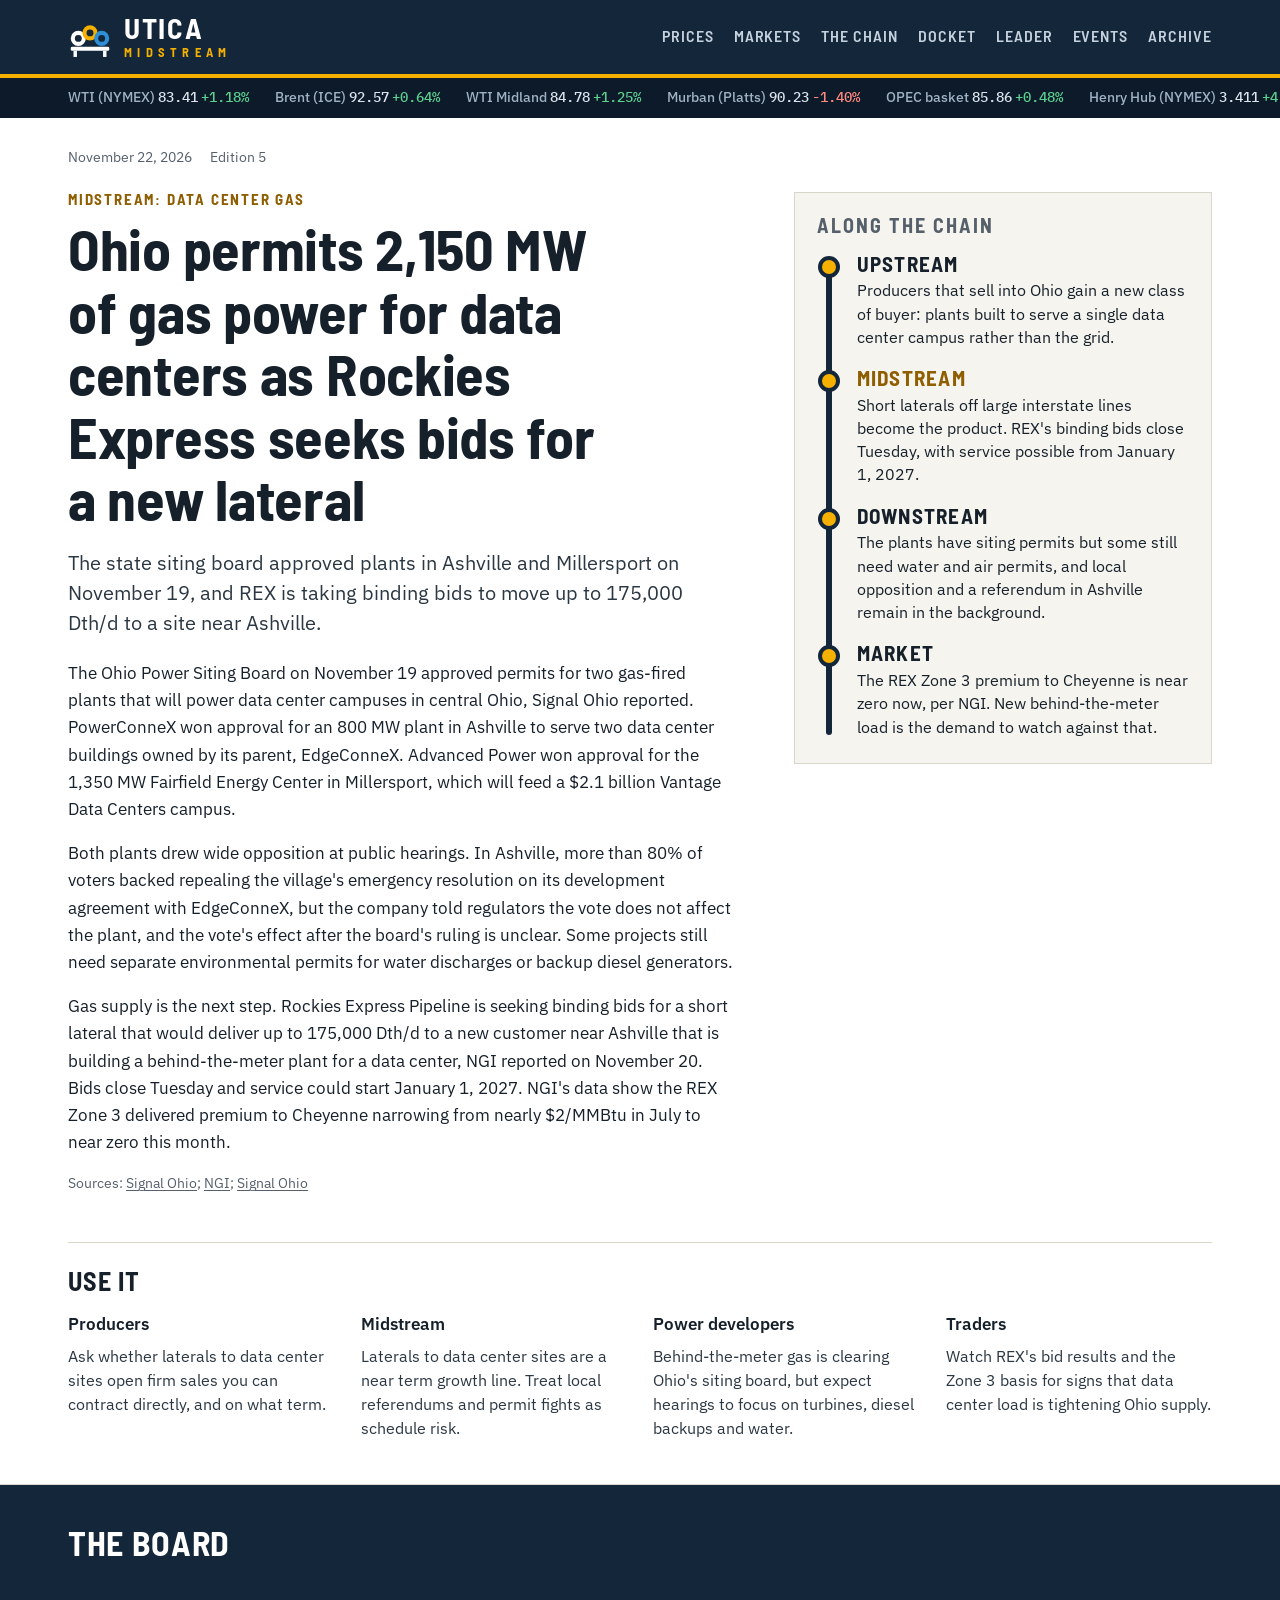
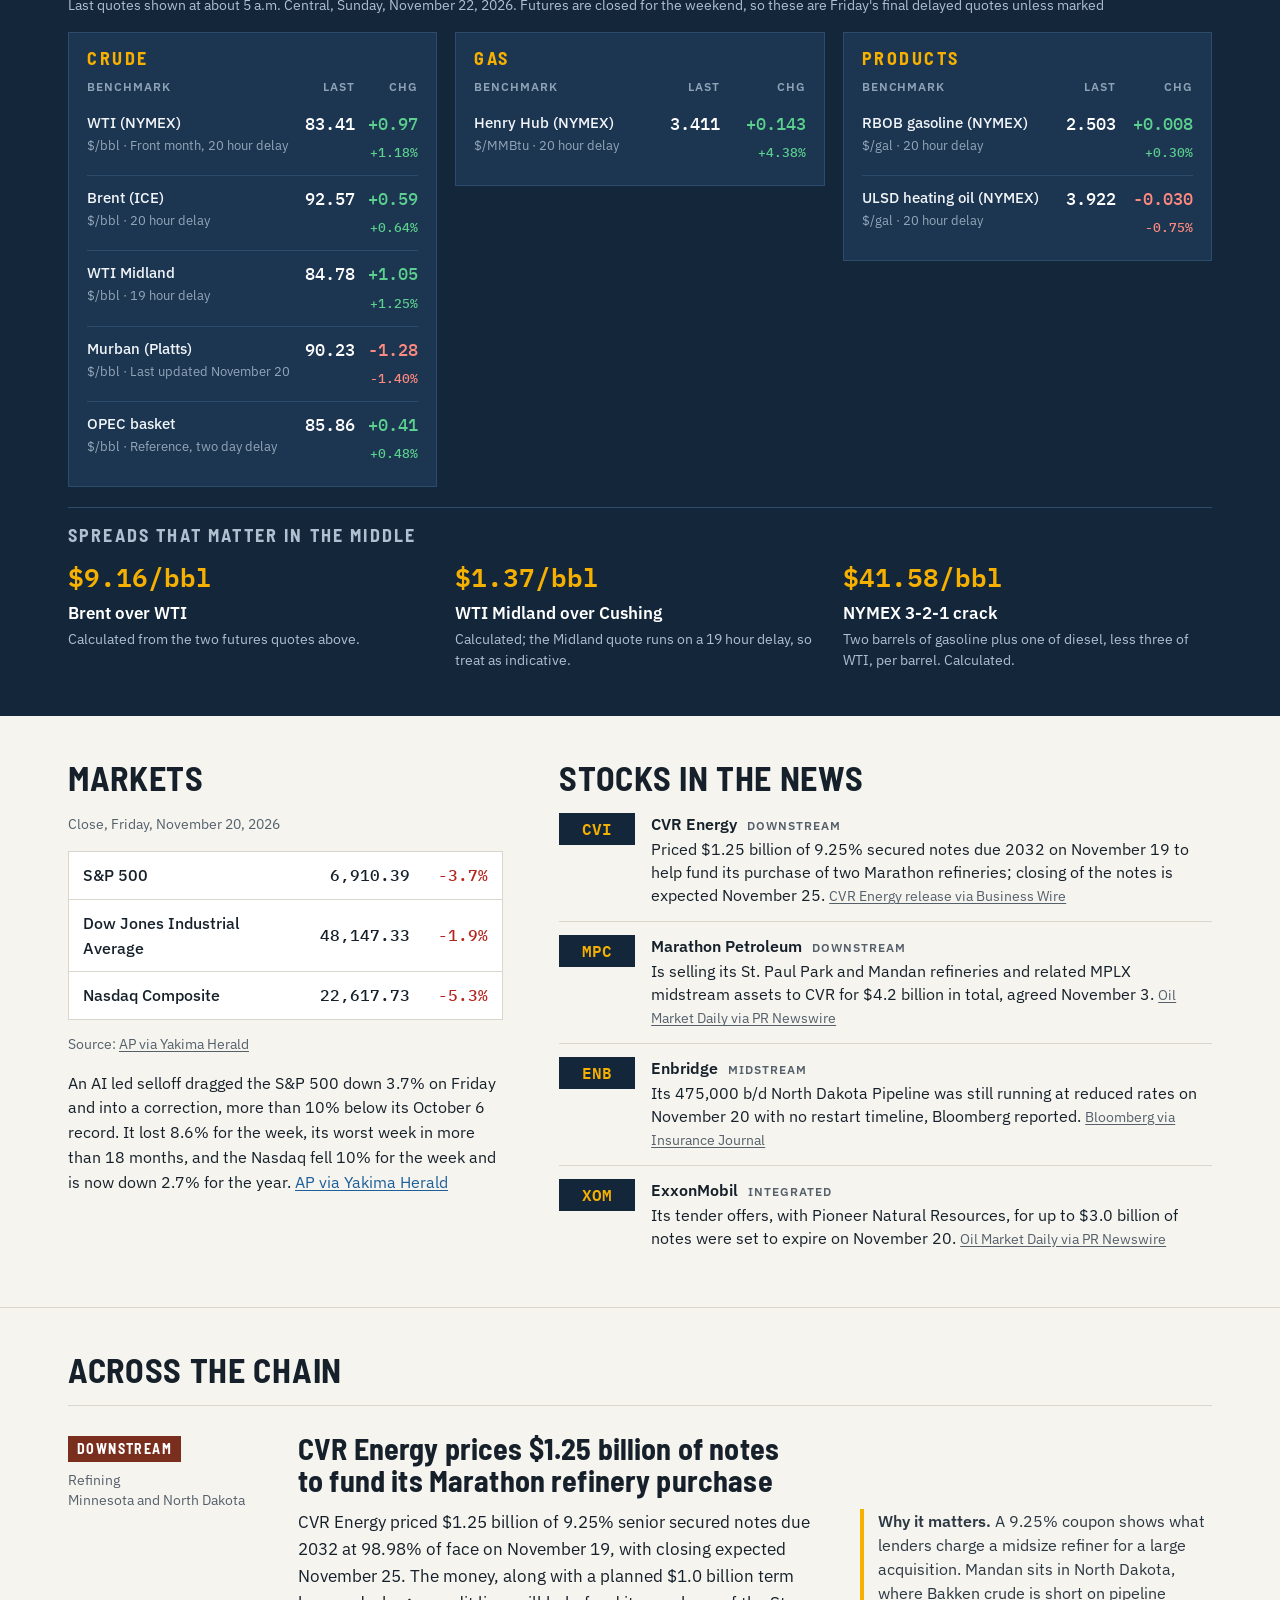
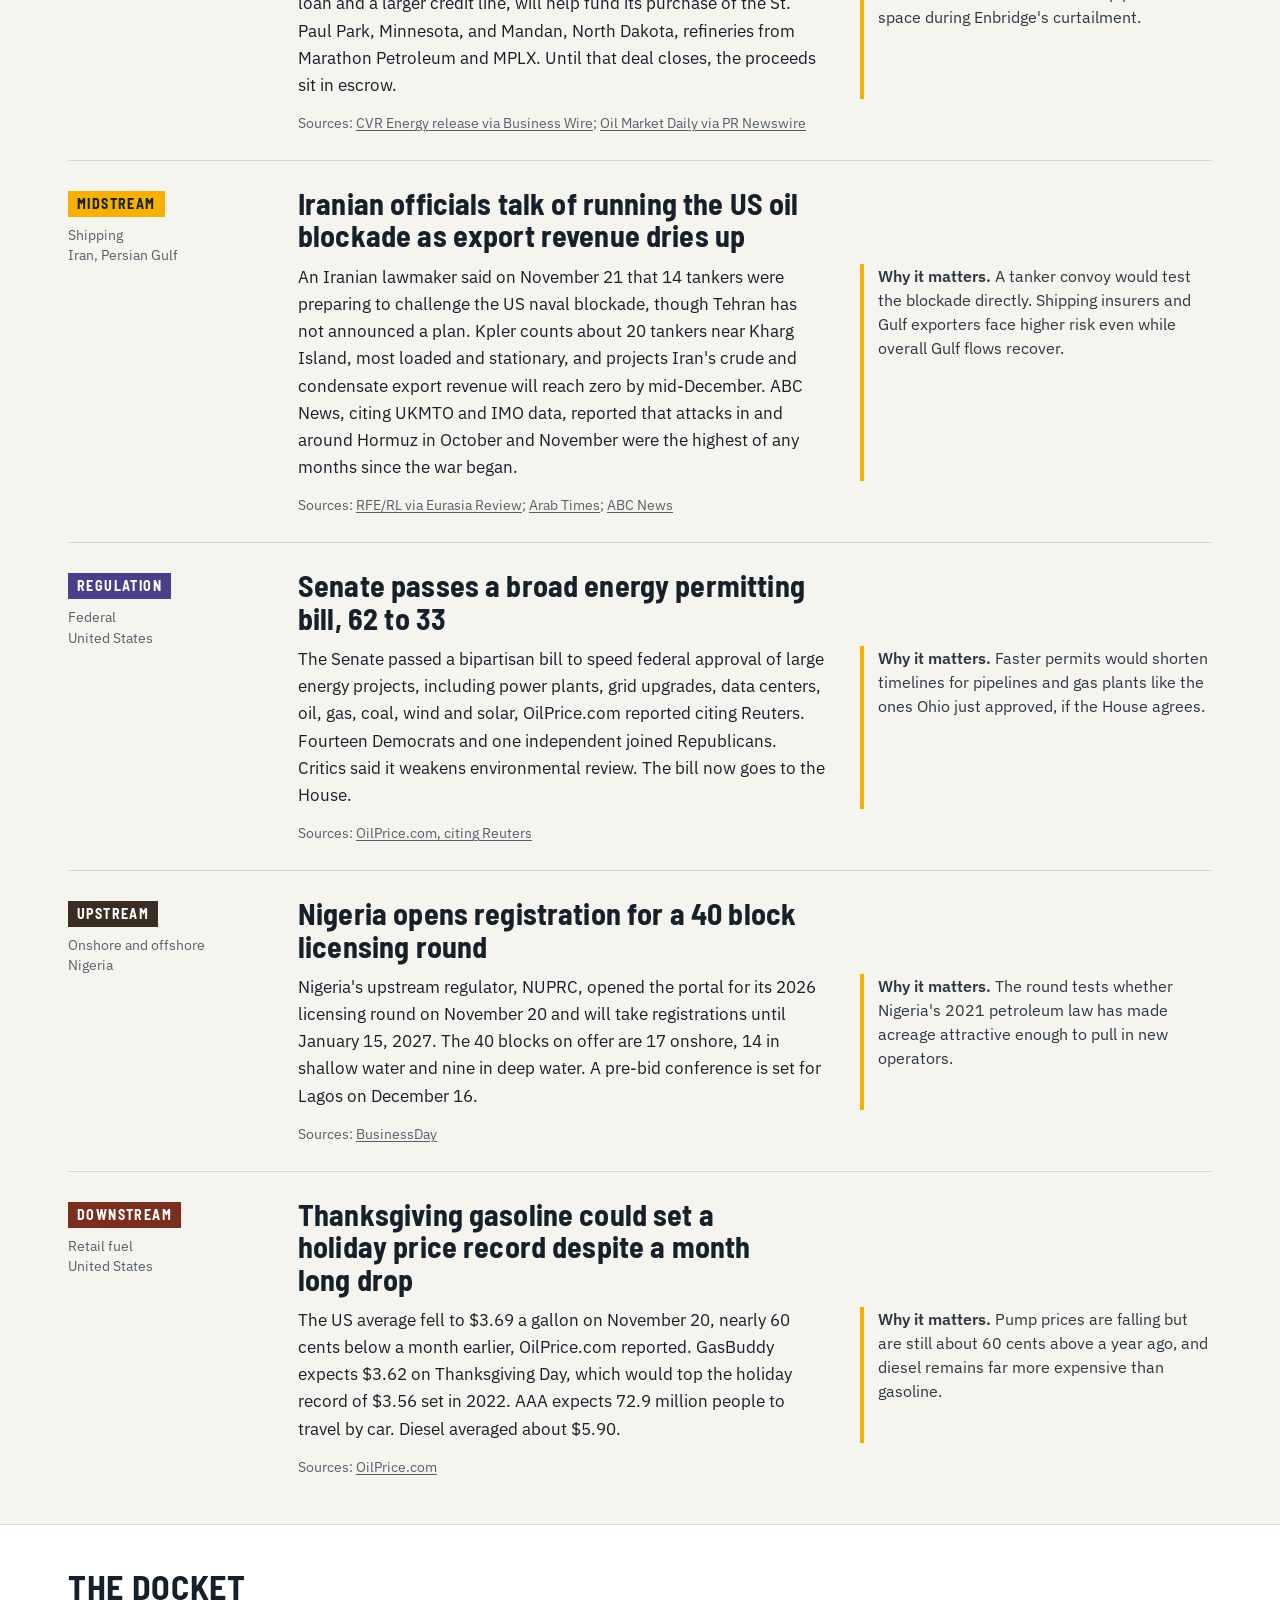
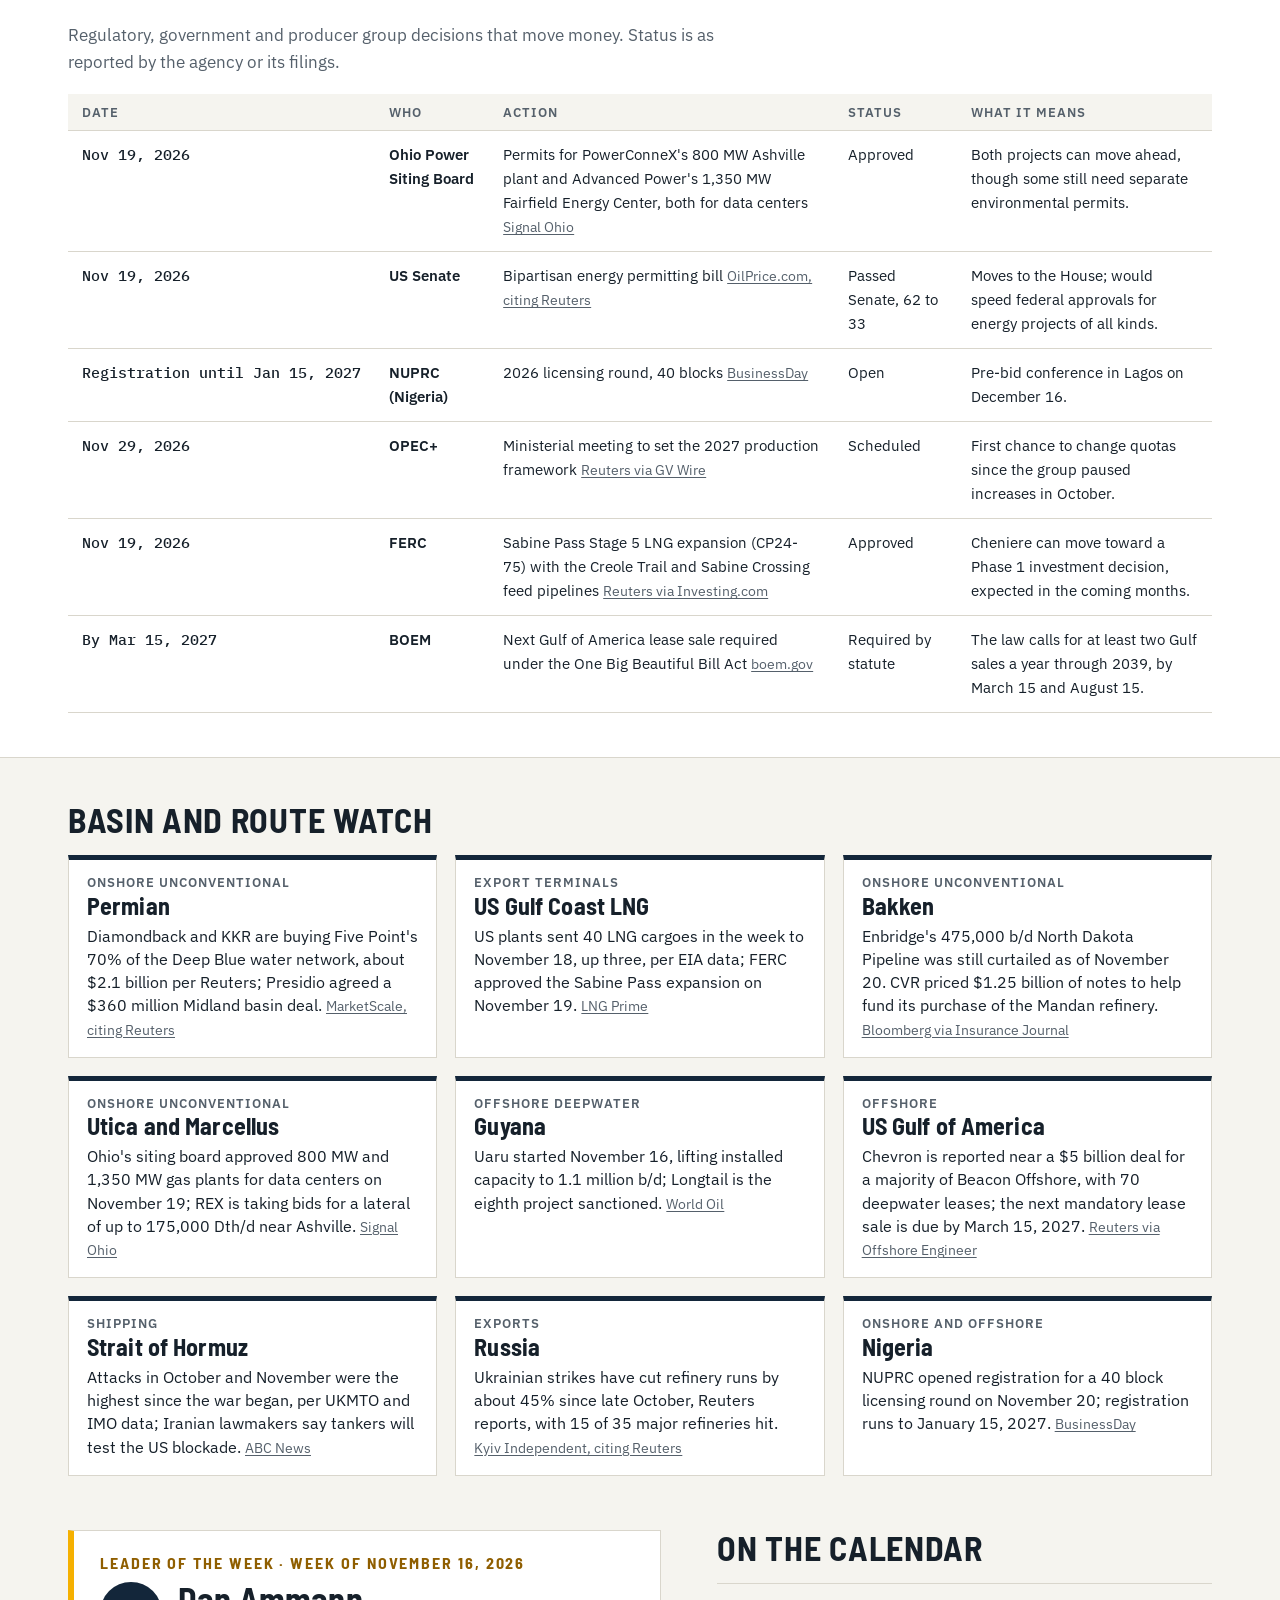
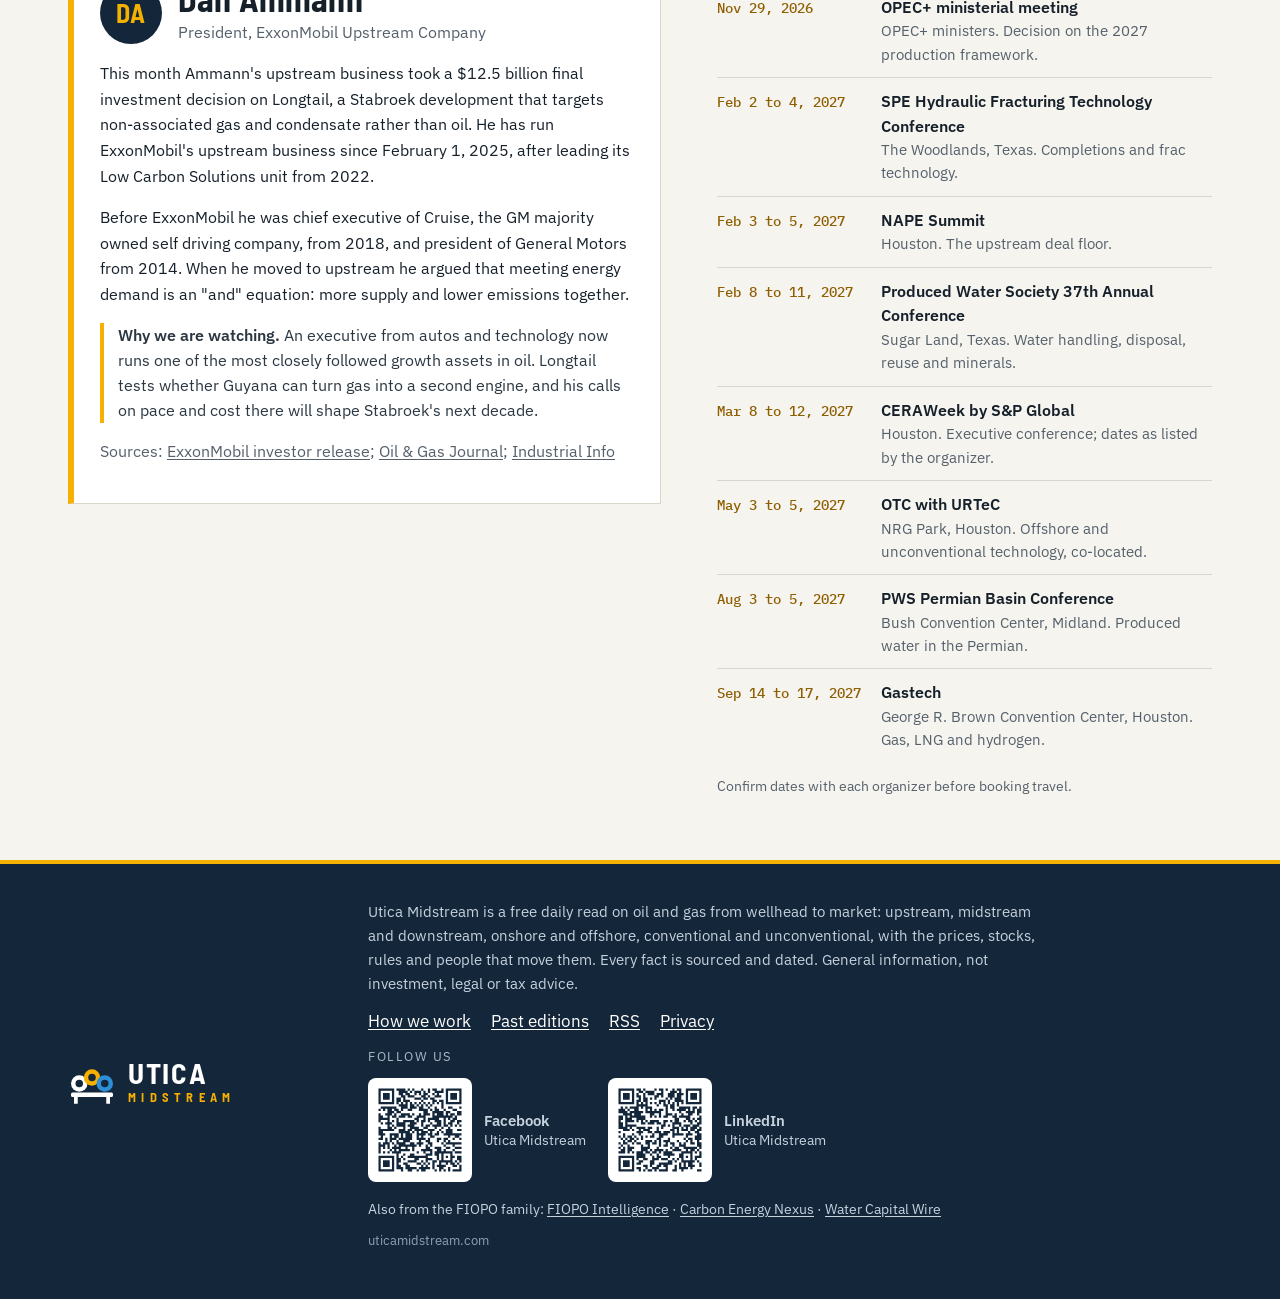
==== index.html @ bfbf7715 "Edition 2026-11-22: Ohio permits gas plants for data centers Co-Authored-By: Claude Opus 5.5 <norepl" ====
<!DOCTYPE html>
<html lang="en">
<head>
<meta charset="utf-8">
<meta name="viewport" content="width=device-width, initial-scale=1">
<meta http-equiv="Content-Security-Policy" content="default-src 'self'; script-src 'self'; style-src 'self' 'unsafe-inline'; img-src 'self' data:; font-src 'self'; connect-src 'self'; object-src 'none'; base-uri 'self'; form-action 'self'; upgrade-insecure-requests">
<meta name="referrer" content="strict-origin-when-cross-origin">
<title>Utica Midstream: Daily Oil and Gas News, Prices and Midstream Intelligence</title>
<meta name="description" content="Two Ohio villages, 2,150 MW of new gas-fired power, all of it for data centers. On November 19 the state siting board permitted an 800 MW plant in Ashville and a 1,350 MW plant in Millersport.">
<meta name="robots" content="index, follow, max-image-preview:large">
<link rel="canonical" href="https://uticamidstream.com/">
<meta name="google-site-verification" content="088mT8MW7YSvouSN46BnCaNXU6O1GncsoiYr1Zxl6-Y">

<meta name="theme-color" content="#13263A">
<meta property="og:type" content="article">
<meta property="og:site_name" content="Utica Midstream">
<meta property="og:title" content="Ohio permits 2,150 MW of gas power for data centers as Rockies Express seeks bids for a new lateral">
<meta property="og:description" content="Two Ohio villages, 2,150 MW of new gas-fired power, all of it for data centers. On November 19 the state siting board permitted an 800 MW plant in Ashville and a 1,350 MW plant in Millersport.">
<meta property="og:url" content="https://uticamidstream.com/">
<meta property="og:image" content="https://uticamidstream.com/social/2026-11-22.png">
<meta property="og:image:width" content="1080"><meta property="og:image:height" content="1350">
<meta property="article:published_time" content="2026-11-22T04:48:00-06:00">
<meta name="twitter:card" content="summary_large_image">
<meta name="twitter:title" content="Ohio permits 2,150 MW of gas power for data centers as Rockies Express seeks bids for a new lateral">
<meta name="twitter:description" content="Two Ohio villages, 2,150 MW of new gas-fired power, all of it for data centers. On November 19 the state siting board permitted an 800 MW plant in Ashville and a 1,350 MW plant in Millersport.">
<meta name="twitter:image" content="https://uticamidstream.com/social/2026-11-22.png">
<link rel="icon" type="image/svg+xml" href="brand/um-icon.svg">
<link rel="apple-touch-icon" href="brand/um-icon-180.png">
<link rel="alternate" type="application/rss+xml" title="Utica Midstream" href="feed.xml">
<link rel="preload" href="assets/fonts/barlow-semi-condensed-latin-700-normal.woff2" as="font" type="font/woff2" crossorigin>
<link rel="stylesheet" href="assets/style.css?v=01a7a954">

<script type="application/ld+json">{"@context": "https://schema.org", "@graph": [{"@type": "NewsMediaOrganization", "@id": "https://uticamidstream.com/#org", "name": "Utica Midstream", "url": "https://uticamidstream.com/", "logo": {"@type": "ImageObject", "url": "https://uticamidstream.com/brand/um-icon-512.png", "width": 512, "height": 512}, "description": "A free daily read on oil and gas from wellhead to market: prices, stocks, pipelines, policy, projects and people, with every fact sourced and dated.", "sameAs": ["https://www.facebook.com/profile.php?id=61596931970525", "https://www.linkedin.com/company/uticamidstream/"]}, {"@type": "NewsArticle", "@id": "https://uticamidstream.com/#article", "headline": "Ohio permits 2,150 MW of gas power for data centers as Rockies Express seeks bids for a new lateral", "description": "Two Ohio villages, 2,150 MW of new gas-fired power, all of it for data centers. On November 19 the state siting board permitted an 800 MW plant in Ashville and a 1,350 MW plant in Millersport.", "url": "https://uticamidstream.com/", "mainEntityOfPage": "https://uticamidstream.com/", "image": ["https://uticamidstream.com/social/2026-11-22.png"], "datePublished": "2026-11-22T04:48:00-06:00", "dateModified": "2026-11-22T04:48:00-06:00", "inLanguage": "en-US", "isAccessibleForFree": true, "articleSection": ["Midstream: data center gas", "Downstream", "Midstream", "Regulation", "Upstream", "Downstream"], "author": {"@id": "https://uticamidstream.com/#org"}, "publisher": {"@id": "https://uticamidstream.com/#org"}}, {"@type": "Person", "name": "Dan Ammann", "jobTitle": "President, ExxonMobil Upstream Company"}, {"@type": "WebSite", "@id": "https://uticamidstream.com/#site", "name": "Utica Midstream", "url": "https://uticamidstream.com/", "publisher": {"@id": "https://uticamidstream.com/#org"}, "inLanguage": "en-US"}]}</script>
</head>
<body>
<a class="skip" href="#main">Skip to content</a>
<header class="top">
 <div class="wrap">
  <a class="brand" href="" aria-label="Utica Midstream home"><img src="brand/um-mark-white.svg" alt="" width="44" height="44"><span class="wm"><span class="w1">UTICA</span><span class="w2">MIDSTREAM</span></span></a>
  <nav class="main" aria-label="Main">
   <a href="#prices">Prices</a>
   <a href="#markets">Markets</a>
   <a href="#chain">The chain</a>
   <a href="#docket">Docket</a>
   <a href="#leader">Leader</a>
   <a href="#events">Events</a>
   <a href="archive/">Archive</a>
  </nav>
 </div>
</header>
<div class="tape" id="prices-tape" aria-label="Price tape">
 <div class="wrap tape-in"><span class="tk"><b>WTI (NYMEX)</b> <span class="num">83.41</span> <span class="num up">+1.18%</span></span><span class="tk"><b>Brent (ICE)</b> <span class="num">92.57</span> <span class="num up">+0.64%</span></span><span class="tk"><b>WTI Midland</b> <span class="num">84.78</span> <span class="num up">+1.25%</span></span><span class="tk"><b>Murban (Platts)</b> <span class="num">90.23</span> <span class="num dn">-1.40%</span></span><span class="tk"><b>OPEC basket</b> <span class="num">85.86</span> <span class="num up">+0.48%</span></span><span class="tk"><b>Henry Hub (NYMEX)</b> <span class="num">3.411</span> <span class="num up">+4.38%</span></span><span class="tk"><b>RBOB gasoline (NYMEX)</b> <span class="num">2.503</span> <span class="num up">+0.30%</span></span><span class="tk"><b>ULSD heating oil (NYMEX)</b> <span class="num">3.922</span> <span class="num dn">-0.75%</span></span></div>
</div>
<main id="main">
<section class="lead">
 <div class="wrap">
  <p class="dateline">November 22, 2026<span>Edition 5</span></p>
  <div class="lead-grid">
   <article class="lead-story">
    <p class="kick">Midstream: data center gas</p>
    <h1>Ohio permits 2,150 MW of gas power for data centers as Rockies Express seeks bids for a new lateral</h1>
    <p class="dek">The state siting board approved plants in Ashville and Millersport on November 19, and REX is taking binding bids to move up to 175,000 Dth/d to a site near Ashville.</p>
    <p>The Ohio Power Siting Board on November 19 approved permits for two gas-fired plants that will power data center campuses in central Ohio, Signal Ohio reported. PowerConneX won approval for an 800 MW plant in Ashville to serve two data center buildings owned by its parent, EdgeConneX. Advanced Power won approval for the 1,350 MW Fairfield Energy Center in Millersport, which will feed a $2.1 billion Vantage Data Centers campus.</p><p>Both plants drew wide opposition at public hearings. In Ashville, more than 80% of voters backed repealing the village&#39;s emergency resolution on its development agreement with EdgeConneX, but the company told regulators the vote does not affect the plant, and the vote&#39;s effect after the board&#39;s ruling is unclear. Some projects still need separate environmental permits for water discharges or backup diesel generators.</p><p>Gas supply is the next step. Rockies Express Pipeline is seeking binding bids for a short lateral that would deliver up to 175,000 Dth/d to a new customer near Ashville that is building a behind-the-meter plant for a data center, NGI reported on November 20. Bids close Tuesday and service could start January 1, 2027. NGI&#39;s data show the REX Zone 3 delivered premium to Cheyenne narrowing from nearly $2/MMBtu in July to near zero this month.</p>
    <p class="src">Sources: <a href="https://signalohio.org/ohio-approves-two-large-power-plants-exclusively-for-data-centers/" rel="noopener">Signal Ohio</a>; <a href="https://naturalgasintel.com/news/rex-seeks-natural-gas-commitments-for-lateral-near-ohio-data-center-site/" rel="noopener">NGI</a>; <a href="https://signalohio.org/buckeye-lake-millersport-ohio-data-center-gas-power-plant/" rel="noopener">Signal Ohio</a></p>
   </article>
   <aside class="flowline" aria-label="How this story moves along the value chain">
    <h2>Along the chain</h2>
    <ol>
     
     <li class="st st-upstream on"><span class="node" aria-hidden="true"></span><h3>Upstream</h3><p>Producers that sell into Ohio gain a new class of buyer: plants built to serve a single data center campus rather than the grid.</p></li>
     
     <li class="st st-midstream on"><span class="node" aria-hidden="true"></span><h3>Midstream</h3><p>Short laterals off large interstate lines become the product. REX&#39;s binding bids close Tuesday, with service possible from January 1, 2027.</p></li>
     
     <li class="st st-downstream on"><span class="node" aria-hidden="true"></span><h3>Downstream</h3><p>The plants have siting permits but some still need water and air permits, and local opposition and a referendum in Ashville remain in the background.</p></li>
     
     <li class="st st-market on"><span class="node" aria-hidden="true"></span><h3>Market</h3><p>The REX Zone 3 premium to Cheyenne is near zero now, per NGI. New behind-the-meter load is the demand to watch against that.</p></li>
     
    </ol>
   </aside>
  </div>
  <div class="use">
   <h2>Use it</h2>
   <dl><div><dt>Producers</dt><dd>Ask whether laterals to data center sites open firm sales you can contract directly, and on what term.</dd></div><div><dt>Midstream</dt><dd>Laterals to data center sites are a near term growth line. Treat local referendums and permit fights as schedule risk.</dd></div><div><dt>Power developers</dt><dd>Behind-the-meter gas is clearing Ohio&#39;s siting board, but expect hearings to focus on turbines, diesel backups and water.</dd></div><div><dt>Traders</dt><dd>Watch REX&#39;s bid results and the Zone 3 basis for signs that data center load is tightening Ohio supply.</dd></div></dl>
  </div>
 </div>
</section>

<section class="board" id="prices" aria-label="Commodity prices">
 <div class="wrap">
  <div class="board-head"><h2 class="sh">The board</h2><p class="asof">Last quotes shown at about 5 a.m. Central, Sunday, November 22, 2026. Futures are closed for the weekend, so these are Friday&#39;s final delayed quotes unless marked</p></div>
  <div class="board-grid">
   
   <div class="panel">
    <h3>Crude</h3>
    <table>
     <thead><tr><th scope="col">Benchmark</th><th scope="col" class="r">Last</th><th scope="col" class="r">Chg</th></tr></thead>
     <tbody><tr><th scope="row"><a href="https://oilprice.com/oil-price-charts/" rel="noopener">WTI (NYMEX)</a><span class="unit">$/bbl · Front month, 20 hour delay</span></th><td class="r num">83.41</td><td class="r num up">+0.97<br><span class="pc">+1.18%</span></td></tr><tr><th scope="row"><a href="https://oilprice.com/oil-price-charts/" rel="noopener">Brent (ICE)</a><span class="unit">$/bbl · 20 hour delay</span></th><td class="r num">92.57</td><td class="r num up">+0.59<br><span class="pc">+0.64%</span></td></tr><tr><th scope="row"><a href="https://oilprice.com/oil-price-charts/" rel="noopener">WTI Midland</a><span class="unit">$/bbl · 19 hour delay</span></th><td class="r num">84.78</td><td class="r num up">+1.05<br><span class="pc">+1.25%</span></td></tr><tr><th scope="row"><a href="https://oilprice.com/oil-price-charts/" rel="noopener">Murban (Platts)</a><span class="unit">$/bbl · Last updated November 20</span></th><td class="r num">90.23</td><td class="r num dn">-1.28<br><span class="pc">-1.40%</span></td></tr><tr><th scope="row"><a href="https://oilprice.com/oil-price-charts/" rel="noopener">OPEC basket</a><span class="unit">$/bbl · Reference, two day delay</span></th><td class="r num">85.86</td><td class="r num up">+0.41<br><span class="pc">+0.48%</span></td></tr></tbody>
    </table>
   </div>
   
   <div class="panel">
    <h3>Gas</h3>
    <table>
     <thead><tr><th scope="col">Benchmark</th><th scope="col" class="r">Last</th><th scope="col" class="r">Chg</th></tr></thead>
     <tbody><tr><th scope="row"><a href="https://oilprice.com/oil-price-charts/" rel="noopener">Henry Hub (NYMEX)</a><span class="unit">$/MMBtu · 20 hour delay</span></th><td class="r num">3.411</td><td class="r num up">+0.143<br><span class="pc">+4.38%</span></td></tr></tbody>
    </table>
   </div>
   
   <div class="panel">
    <h3>Products</h3>
    <table>
     <thead><tr><th scope="col">Benchmark</th><th scope="col" class="r">Last</th><th scope="col" class="r">Chg</th></tr></thead>
     <tbody><tr><th scope="row"><a href="https://oilprice.com/oil-price-charts/" rel="noopener">RBOB gasoline (NYMEX)</a><span class="unit">$/gal · 20 hour delay</span></th><td class="r num">2.503</td><td class="r num up">+0.008<br><span class="pc">+0.30%</span></td></tr><tr><th scope="row"><a href="https://oilprice.com/oil-price-charts/" rel="noopener">ULSD heating oil (NYMEX)</a><span class="unit">$/gal · 20 hour delay</span></th><td class="r num">3.922</td><td class="r num dn">-0.030<br><span class="pc">-0.75%</span></td></tr></tbody>
    </table>
   </div>
   
  </div>
  <div class="spreads">
   <h3>Spreads that matter in the middle</h3>
   <ul><li><span class="num">$9.16/bbl</span><b>Brent over WTI</b><span>Calculated from the two futures quotes above.</span></li><li><span class="num">$1.37/bbl</span><b>WTI Midland over Cushing</b><span>Calculated; the Midland quote runs on a 19 hour delay, so treat as indicative.</span></li><li><span class="num">$41.58/bbl</span><b>NYMEX 3-2-1 crack</b><span>Two barrels of gasoline plus one of diesel, less three of WTI, per barrel. Calculated.</span></li></ul>
  </div>
 </div>
</section>

<section class="markets" id="markets" aria-label="Markets and stocks">
 <div class="wrap mk-grid">
  <div>
   <h2 class="sh">Markets</h2>
   <p class="asof">Close, Friday, November 20, 2026</p>
   <table class="idx">
    <tbody><tr><th scope="row">S&amp;P 500</th><td class="r num">6,910.39</td><td class="r num dn">-3.7%</td></tr><tr><th scope="row">Dow Jones Industrial Average</th><td class="r num">48,147.33</td><td class="r num dn">-1.9%</td></tr><tr><th scope="row">Nasdaq Composite</th><td class="r num">22,617.73</td><td class="r num dn">-5.3%</td></tr></tbody>
   </table>
   <p class="src">Source: <a href="https://www.yakimaherald.com/news/nation_and_world/business/how-major-us-stock-indexes-fared-friday-11-20-2026/article_963ce6d2-85a3-5fd6-981d-e60b72a58fbb.html" rel="noopener">AP via Yakima Herald</a></p>
   <p class="read">An AI led selloff dragged the S&amp;P 500 down 3.7% on Friday and into a correction, more than 10% below its October 6 record. It lost 8.6% for the week, its worst week in more than 18 months, and the Nasdaq fell 10% for the week and is now down 2.7% for the year. <a href="https://www.yakimaherald.com/news/nation_and_world/business/how-major-us-stock-indexes-fared-friday-11-20-2026/article_963ce6d2-85a3-5fd6-981d-e60b72a58fbb.html" rel="noopener">AP via Yakima Herald</a></p>
  </div>
  <div>
   <h2 class="sh">Stocks in the news</h2>
   <ul class="stocks"><li><span class="tick">CVI</span><div><p class="sn"><b>CVR Energy</b> <span class="seg">Downstream</span></p><p>Priced $1.25 billion of 9.25% secured notes due 2032 on November 19 to help fund its purchase of two Marathon refineries; closing of the notes is expected November 25. <a href="https://finviz.com/news/425643/cvr-energy-announces-pricing-of-125-billion-of-9250-senior-secured-notes-due-2032" rel="noopener">CVR Energy release via Business Wire</a></p></div></li><li><span class="tick">MPC</span><div><p class="sn"><b>Marathon Petroleum</b> <span class="seg">Downstream</span></p><p>Is selling its St. Paul Park and Mandan refineries and related MPLX midstream assets to CVR for $4.2 billion in total, agreed November 3. <a href="https://finviz.com/news/425306/crude-gives-back-ground-midweek-as-inventories-build-and-surplus-talk-grows" rel="noopener">Oil Market Daily via PR Newswire</a></p></div></li><li><span class="tick">ENB</span><div><p class="sn"><b>Enbridge</b> <span class="seg">Midstream</span></p><p>Its 475,000 b/d North Dakota Pipeline was still running at reduced rates on November 20 with no restart timeline, Bloomberg reported. <a href="https://www.insurancejournal.com/news/midwest/2026/11/20/893327.htm" rel="noopener">Bloomberg via Insurance Journal</a></p></div></li><li><span class="tick">XOM</span><div><p class="sn"><b>ExxonMobil</b> <span class="seg">Integrated</span></p><p>Its tender offers, with Pioneer Natural Resources, for up to $3.0 billion of notes were set to expire on November 20. <a href="https://finviz.com/news/425306/crude-gives-back-ground-midweek-as-inventories-build-and-surplus-talk-grows" rel="noopener">Oil Market Daily via PR Newswire</a></p></div></li></ul>
  </div>
 </div>
</section>

<section class="chain" id="chain">
 <div class="wrap">
  <h2 class="sh">Across the chain</h2>
  
  <article class="brief" id="money">
   <div class="tags"><p class="seg seg-downstream">Downstream</p><p class="set"><span>Refining</span><span>Minnesota and North Dakota</span></p></div>
   <div>
    <h3>CVR Energy prices $1.25 billion of notes to fund its Marathon refinery purchase</h3>
    <div class="brief-body"><p>CVR Energy priced $1.25 billion of 9.25% senior secured notes due 2032 at 98.98% of face on November 19, with closing expected November 25. The money, along with a planned $1.0 billion term loan and a larger credit line, will help fund its purchase of the St. Paul Park, Minnesota, and Mandan, North Dakota, refineries from Marathon Petroleum and MPLX. Until that deal closes, the proceeds sit in escrow.</p><p class="why"><b>Why it matters.</b> A 9.25% coupon shows what lenders charge a midsize refiner for a large acquisition. Mandan sits in North Dakota, where Bakken crude is short on pipeline space during Enbridge&#39;s curtailment.</p></div>
    <p class="src">Sources: <a href="https://finviz.com/news/425643/cvr-energy-announces-pricing-of-125-billion-of-9250-senior-secured-notes-due-2032" rel="noopener">CVR Energy release via Business Wire</a>; <a href="https://finviz.com/news/425306/crude-gives-back-ground-midweek-as-inventories-build-and-surplus-talk-grows" rel="noopener">Oil Market Daily via PR Newswire</a></p>
   </div>
  </article>
  
  <article class="brief" id="world">
   <div class="tags"><p class="seg seg-midstream">Midstream</p><p class="set"><span>Shipping</span><span>Iran, Persian Gulf</span></p></div>
   <div>
    <h3>Iranian officials talk of running the US oil blockade as export revenue dries up</h3>
    <div class="brief-body"><p>An Iranian lawmaker said on November 21 that 14 tankers were preparing to challenge the US naval blockade, though Tehran has not announced a plan. Kpler counts about 20 tankers near Kharg Island, most loaded and stationary, and projects Iran&#39;s crude and condensate export revenue will reach zero by mid-December. ABC News, citing UKMTO and IMO data, reported that attacks in and around Hormuz in October and November were the highest of any months since the war began.</p><p class="why"><b>Why it matters.</b> A tanker convoy would test the blockade directly. Shipping insurers and Gulf exporters face higher risk even while overall Gulf flows recover.</p></div>
    <p class="src">Sources: <a href="https://www.eurasiareview.com/21112026-with-oil-revenue-running-out-iran-teases-breaking-us-blockade/" rel="noopener">RFE/RL via Eurasia Review</a>; <a href="https://www.arabtimesonline.com/news/iranian-regime-says-it-has-no-choice-but-to-break-us-blockade-as-14-oil-tankers-prepare-to-challenge-restrictions/" rel="noopener">Arab Times</a>; <a href="https://abcnews.com/International/strait-hormuz-attacks-increased-highest-level-iran-war/story?id=138304456" rel="noopener">ABC News</a></p>
   </div>
  </article>
  
  <article class="brief" id="permitting">
   <div class="tags"><p class="seg seg-regulation">Regulation</p><p class="set"><span>Federal</span><span>United States</span></p></div>
   <div>
    <h3>Senate passes a broad energy permitting bill, 62 to 33</h3>
    <div class="brief-body"><p>The Senate passed a bipartisan bill to speed federal approval of large energy projects, including power plants, grid upgrades, data centers, oil, gas, coal, wind and solar, OilPrice.com reported citing Reuters. Fourteen Democrats and one independent joined Republicans. Critics said it weakens environmental review. The bill now goes to the House.</p><p class="why"><b>Why it matters.</b> Faster permits would shorten timelines for pipelines and gas plants like the ones Ohio just approved, if the House agrees.</p></div>
    <p class="src">Sources: <a href="https://oilprice.com/Latest-Energy-News/World-News/Senate-Passes-Sweeping-Energy-Permitting-Reform-Bill-in-62-33-Vote.html" rel="noopener">OilPrice.com, citing Reuters</a></p>
   </div>
  </article>
  
  <article class="brief" id="nigeria">
   <div class="tags"><p class="seg seg-upstream">Upstream</p><p class="set"><span>Onshore and offshore</span><span>Nigeria</span></p></div>
   <div>
    <h3>Nigeria opens registration for a 40 block licensing round</h3>
    <div class="brief-body"><p>Nigeria&#39;s upstream regulator, NUPRC, opened the portal for its 2026 licensing round on November 20 and will take registrations until January 15, 2027. The 40 blocks on offer are 17 onshore, 14 in shallow water and nine in deep water. A pre-bid conference is set for Lagos on December 16.</p><p class="why"><b>Why it matters.</b> The round tests whether Nigeria&#39;s 2021 petroleum law has made acreage attractive enough to pull in new operators.</p></div>
    <p class="src">Sources: <a href="https://businessday.ng/energy/article/nuprc-opens-portal-for-2026-oil-bid-round-as-40-blocks-go-on-offer/" rel="noopener">BusinessDay</a></p>
   </div>
  </article>
  
  <article class="brief" id="gasoline">
   <div class="tags"><p class="seg seg-downstream">Downstream</p><p class="set"><span>Retail fuel</span><span>United States</span></p></div>
   <div>
    <h3>Thanksgiving gasoline could set a holiday price record despite a month long drop</h3>
    <div class="brief-body"><p>The US average fell to $3.69 a gallon on November 20, nearly 60 cents below a month earlier, OilPrice.com reported. GasBuddy expects $3.62 on Thanksgiving Day, which would top the holiday record of $3.56 set in 2022. AAA expects 72.9 million people to travel by car. Diesel averaged about $5.90.</p><p class="why"><b>Why it matters.</b> Pump prices are falling but are still about 60 cents above a year ago, and diesel remains far more expensive than gasoline.</p></div>
    <p class="src">Sources: <a href="https://oilprice.com/Latest-Energy-News/World-News/Thanksgiving-Gas-Prices-Could-Break-a-Record-Despite-Recent-Plunge.html" rel="noopener">OilPrice.com</a></p>
   </div>
  </article>
  
 </div>
</section>

<section class="docket" id="docket">
 <div class="wrap">
  <h2 class="sh">The docket</h2>
  <p class="intro">Regulatory, government and producer group decisions that move money. Status is as reported by the agency or its filings.</p>
  <div class="dk-wrap"><table>
   <thead><tr><th scope="col">Date</th><th scope="col">Who</th><th scope="col">Action</th><th scope="col">Status</th><th scope="col">What it means</th></tr></thead>
   <tbody><tr><td class="num nowrap" data-l="Date">Nov 19, 2026</td><td data-l="Who"><b>Ohio Power Siting Board</b></td><td data-l="Action">Permits for PowerConneX&#39;s 800 MW Ashville plant and Advanced Power&#39;s 1,350 MW Fairfield Energy Center, both for data centers <a href="https://signalohio.org/ohio-approves-two-large-power-plants-exclusively-for-data-centers/" rel="noopener">Signal Ohio</a></td><td data-l="Status">Approved</td><td data-l="What it means">Both projects can move ahead, though some still need separate environmental permits.</td></tr><tr><td class="num nowrap" data-l="Date">Nov 19, 2026</td><td data-l="Who"><b>US Senate</b></td><td data-l="Action">Bipartisan energy permitting bill <a href="https://oilprice.com/Latest-Energy-News/World-News/Senate-Passes-Sweeping-Energy-Permitting-Reform-Bill-in-62-33-Vote.html" rel="noopener">OilPrice.com, citing Reuters</a></td><td data-l="Status">Passed Senate, 62 to 33</td><td data-l="What it means">Moves to the House; would speed federal approvals for energy projects of all kinds.</td></tr><tr><td class="num nowrap" data-l="Date">Registration until Jan 15, 2027</td><td data-l="Who"><b>NUPRC (Nigeria)</b></td><td data-l="Action">2026 licensing round, 40 blocks <a href="https://businessday.ng/energy/article/nuprc-opens-portal-for-2026-oil-bid-round-as-40-blocks-go-on-offer/" rel="noopener">BusinessDay</a></td><td data-l="Status">Open</td><td data-l="What it means">Pre-bid conference in Lagos on December 16.</td></tr><tr><td class="num nowrap" data-l="Date">Nov 29, 2026</td><td data-l="Who"><b>OPEC+</b></td><td data-l="Action">Ministerial meeting to set the 2027 production framework <a href="https://gvwire.com/2026/11/01/opec-keeps-december-oil-output-targets-steady-ahead-of-tougher-call-for-2027/" rel="noopener">Reuters via GV Wire</a></td><td data-l="Status">Scheduled</td><td data-l="What it means">First chance to change quotas since the group paused increases in October.</td></tr><tr><td class="num nowrap" data-l="Date">Nov 19, 2026</td><td data-l="Who"><b>FERC</b></td><td data-l="Action">Sabine Pass Stage 5 LNG expansion (CP24-75) with the Creole Trail and Sabine Crossing feed pipelines <a href="https://investing.com/news/stock-market-news/federal-regulators-approve-chenieres-sabine-pass-expansion-project-5039760" rel="noopener">Reuters via Investing.com</a></td><td data-l="Status">Approved</td><td data-l="What it means">Cheniere can move toward a Phase 1 investment decision, expected in the coming months.</td></tr><tr><td class="num nowrap" data-l="Date">By Mar 15, 2027</td><td data-l="Who"><b>BOEM</b></td><td data-l="Action">Next Gulf of America lease sale required under the One Big Beautiful Bill Act <a href="https://www.boem.gov/oil-gas-energy/leasing/proposed-nos-bbg-3" rel="noopener">boem.gov</a></td><td data-l="Status">Required by statute</td><td data-l="What it means">The law calls for at least two Gulf sales a year through 2039, by March 15 and August 15.</td></tr></tbody>
  </table></div>
 </div>
</section>

<section class="basins">
 <div class="wrap">
  <h2 class="sh">Basin and route watch</h2>
  <div class="bgrid"><div class="bas"><p class="set">Onshore unconventional</p><h3>Permian</h3><p>Diamondback and KKR are buying Five Point&#39;s 70% of the Deep Blue water network, about $2.1 billion per Reuters; Presidio agreed a $360 million Midland basin deal. <a href="https://marketscale.com/industries/energy/diamondback-and-kkr-agree-to-an-estimated-21-billion-permian-water-network-buyout" rel="noopener">MarketScale, citing Reuters</a></p></div><div class="bas"><p class="set">Export terminals</p><h3>US Gulf Coast LNG</h3><p>US plants sent 40 LNG cargoes in the week to November 18, up three, per EIA data; FERC approved the Sabine Pass expansion on November 19. <a href="https://lngprime.com/americas/us-lng-exports-climb-to-40-shipments/200319" rel="noopener">LNG Prime</a></p></div><div class="bas"><p class="set">Onshore unconventional</p><h3>Bakken</h3><p>Enbridge&#39;s 475,000 b/d North Dakota Pipeline was still curtailed as of November 20. CVR priced $1.25 billion of notes to help fund its purchase of the Mandan refinery. <a href="https://www.insurancejournal.com/news/midwest/2026/11/20/893327.htm" rel="noopener">Bloomberg via Insurance Journal</a></p></div><div class="bas"><p class="set">Onshore unconventional</p><h3>Utica and Marcellus</h3><p>Ohio&#39;s siting board approved 800 MW and 1,350 MW gas plants for data centers on November 19; REX is taking bids for a lateral of up to 175,000 Dth/d near Ashville. <a href="https://signalohio.org/ohio-approves-two-large-power-plants-exclusively-for-data-centers/" rel="noopener">Signal Ohio</a></p></div><div class="bas"><p class="set">Offshore deepwater</p><h3>Guyana</h3><p>Uaru started November 16, lifting installed capacity to 1.1 million b/d; Longtail is the eighth project sanctioned. <a href="https://www.worldoil.com/news/2026/11/16/exxonmobil-starts-uaru-production-lifting-guyana-capacity-to-1-1-mmbpd/" rel="noopener">World Oil</a></p></div><div class="bas"><p class="set">Offshore</p><h3>US Gulf of America</h3><p>Chevron is reported near a $5 billion deal for a majority of Beacon Offshore, with 70 deepwater leases; the next mandatory lease sale is due by March 15, 2027. <a href="https://www.oedigital.com/amp/news/544405-chevron-nears-5b-deal-to-buy-beacon-offshore" rel="noopener">Reuters via Offshore Engineer</a></p></div><div class="bas"><p class="set">Shipping</p><h3>Strait of Hormuz</h3><p>Attacks in October and November were the highest since the war began, per UKMTO and IMO data; Iranian lawmakers say tankers will test the US blockade. <a href="https://abcnews.com/International/strait-hormuz-attacks-increased-highest-level-iran-war/story?id=138304456" rel="noopener">ABC News</a></p></div><div class="bas"><p class="set">Exports</p><h3>Russia</h3><p>Ukrainian strikes have cut refinery runs by about 45% since late October, Reuters reports, with 15 of 35 major refineries hit. <a href="https://kyivindependent.com/ukrainian-strikes-cut-russian-oil-refinery-processing-by-45-reuters-reports/" rel="noopener">Kyiv Independent, citing Reuters</a></p></div><div class="bas"><p class="set">Onshore and offshore</p><h3>Nigeria</h3><p>NUPRC opened registration for a 40 block licensing round on November 20; registration runs to January 15, 2027. <a href="https://businessday.ng/energy/article/nuprc-opens-portal-for-2026-oil-bid-round-as-40-blocks-go-on-offer/" rel="noopener">BusinessDay</a></p></div></div>
 </div>
</section>

<section class="two">
 <div class="wrap two-grid">
  <div class="leader" id="leader">
   <p class="kick">Leader of the week · Week of November 16, 2026</p>
   <div class="lh"><span class="mono" aria-hidden="true">DA</span><div><h2>Dan Ammann</h2><p class="role">President, ExxonMobil Upstream Company</p></div></div>
   <p>This month Ammann&#39;s upstream business took a $12.5 billion final investment decision on Longtail, a Stabroek development that targets non-associated gas and condensate rather than oil. He has run ExxonMobil&#39;s upstream business since February 1, 2025, after leading its Low Carbon Solutions unit from 2022.</p>
   <p>Before ExxonMobil he was chief executive of Cruise, the GM majority owned self driving company, from 2018, and president of General Motors from 2014. When he moved to upstream he argued that meeting energy demand is an &#34;and&#34; equation: more supply and lower emissions together.</p>
   <p class="why"><b>Why we are watching.</b> An executive from autos and technology now runs one of the most closely followed growth assets in oil. Longtail tests whether Guyana can turn gas into a second engine, and his calls on pace and cost there will shape Stabroek&#39;s next decade.</p>
   <p class="src">Sources: <a href="https://investor.exxonmobil.com/company-information/press-releases/detail/1177/exxonmobil-announces-leadership-changes" rel="noopener">ExxonMobil investor release</a>; <a href="https://www.ogj.com/general-interest/personnel-moves-promotions/article/55247072/exxonmobil-makes-leadership-changes" rel="noopener">Oil &amp; Gas Journal</a>; <a href="https://www.industrialinfo.com/iirenergy/industry-news/article/exxon-makes-fid-on-longtail-development-in-guyana--364826" rel="noopener">Industrial Info</a></p>
  </div>
  <div class="events" id="events">
   <h2 class="sh">On the calendar</h2>
   <ul class="cal"><li><span class="when num">Nov 29, 2026</span><div><a href="https://gvwire.com/2026/11/01/opec-keeps-december-oil-output-targets-steady-ahead-of-tougher-call-for-2027/" rel="noopener"><b>OPEC+ ministerial meeting</b></a><span>OPEC+ ministers. Decision on the 2027 production framework.</span></div></li><li><span class="when num">Feb 2 to 4, 2027</span><div><a href="https://www.spe-events.org/hydraulicfracturing/about-the-conference" rel="noopener"><b>SPE Hydraulic Fracturing Technology Conference</b></a><span>The Woodlands, Texas. Completions and frac technology.</span></div></li><li><span class="when num">Feb 3 to 5, 2027</span><div><a href="https://napeexpo.com/summit/exhibit" rel="noopener"><b>NAPE Summit</b></a><span>Houston. The upstream deal floor.</span></div></li><li><span class="when num">Feb 8 to 11, 2027</span><div><a href="https://producedwatersociety.com/" rel="noopener"><b>Produced Water Society 37th Annual Conference</b></a><span>Sugar Land, Texas. Water handling, disposal, reuse and minerals.</span></div></li><li><span class="when num">Mar 8 to 12, 2027</span><div><a href="https://baxtel.com/events/ceraweek-2027" rel="noopener"><b>CERAWeek by S&amp;P Global</b></a><span>Houston. Executive conference; dates as listed by the organizer.</span></div></li><li><span class="when num">May 3 to 5, 2027</span><div><a href="https://otcnet.org/" rel="noopener"><b>OTC with URTeC</b></a><span>NRG Park, Houston. Offshore and unconventional technology, co-located.</span></div></li><li><span class="when num">Aug 3 to 5, 2027</span><div><a href="https://producedwatersociety.com/" rel="noopener"><b>PWS Permian Basin Conference</b></a><span>Bush Convention Center, Midland. Produced water in the Permian.</span></div></li><li><span class="when num">Sep 14 to 17, 2027</span><div><a href="https://chemxplore.com/events/2027-gastech" rel="noopener"><b>Gastech</b></a><span>George R. Brown Convention Center, Houston. Gas, LNG and hydrogen.</span></div></li></ul>
   <p class="src">Confirm dates with each organizer before booking travel.</p>
  </div>
 </div>
</section>
</main>
<footer>
 <div class="wrap fgrid">
  <a class="flock" href="" aria-label="Utica Midstream home"><img src="brand/um-mark-white.svg" alt="" width="48" height="48"><span class="wm"><span class="w1">UTICA</span><span class="w2">MIDSTREAM</span></span></a>
  <div>
   <p>Utica Midstream is a free daily read on oil and gas from wellhead to market: upstream, midstream and downstream, onshore and offshore, conventional and unconventional, with the prices, stocks, rules and people that move them. Every fact is sourced and dated. General information, not investment, legal or tax advice.</p>
   <nav aria-label="Footer"><a href="method.html">How we work</a><a href="archive/">Past editions</a><a href="feed.xml">RSS</a><a href="privacy.html">Privacy</a></nav>
   <div class="follow"><p class="fh">Follow us</p><ul><li><a href="https://www.facebook.com/profile.php?id=61596931970525" rel="noopener"><img src="brand/qr/facebook.svg" alt="QR code for Utica Midstream on Facebook" width="104" height="104" loading="lazy"><span><b>Facebook</b>Utica Midstream</span></a></li><li><a href="https://www.linkedin.com/company/uticamidstream/" rel="noopener"><img src="brand/qr/linkedin.svg" alt="QR code for Utica Midstream on LinkedIn" width="104" height="104" loading="lazy"><span><b>LinkedIn</b>Utica Midstream</span></a></li></ul></div>
   <p class="sister">Also from the FIOPO family: <a href="https://fiopoin.com/">FIOPO Intelligence</a> · <a href="https://carbonenergynexus.com/">Carbon Energy Nexus</a> · <a href="https://watercapitalwire.com/">Water Capital Wire</a></p>
   <p class="small">uticamidstream.com</p>
  </div>
 </div>
</footer>
</body>
</html>
---- assets/style.css ----
@font-face{font-family:"Barlow Semi Condensed";font-weight:600;font-display:swap;src:url(fonts/barlow-semi-condensed-latin-600-normal.woff2) format("woff2")}
@font-face{font-family:"Barlow Semi Condensed";font-weight:700;font-display:swap;src:url(fonts/barlow-semi-condensed-latin-700-normal.woff2) format("woff2")}
@font-face{font-family:"IBM Plex Sans";font-weight:400;font-display:swap;src:url(fonts/ibm-plex-sans-latin-400-normal.woff2) format("woff2")}
@font-face{font-family:"IBM Plex Sans";font-weight:500;font-display:swap;src:url(fonts/ibm-plex-sans-latin-500-normal.woff2) format("woff2")}
@font-face{font-family:"IBM Plex Sans";font-weight:600;font-display:swap;src:url(fonts/ibm-plex-sans-latin-600-normal.woff2) format("woff2")}
@font-face{font-family:"IBM Plex Mono";font-weight:500;font-display:swap;src:url(fonts/ibm-plex-mono-latin-500-normal.woff2) format("woff2")}
@font-face{font-family:"IBM Plex Mono";font-weight:600;font-display:swap;src:url(fonts/ibm-plex-mono-latin-600-normal.woff2) format("woff2")}
:root{
 --navy:#13263A;--navy2:#1C3550;--steel:#2C4A6B;--ink:#16202A;--paper:#F5F4EF;--white:#FFFFFF;--slate:#55606B;--rule:#D9D6CC;
 --amber:#F5B000;--amber-ink:#8F5E00;--gas:#3E8ED0;--gas-ink:#1D5F99;--crude:#2B2B2B;--up:#17794A;--dn:#B3261E;
 --head:"Barlow Semi Condensed","Arial Narrow",Arial,sans-serif;
 --sans:"IBM Plex Sans",system-ui,-apple-system,"Segoe UI",Roboto,sans-serif;
 --mono:"IBM Plex Mono",ui-monospace,Menlo,Consolas,monospace;
}
*{box-sizing:border-box}
[hidden]{display:none!important}
html{-webkit-text-size-adjust:100%}
body{margin:0;background:var(--paper);color:var(--ink);font:400 17px/1.6 var(--sans)}
a{color:var(--gas-ink);text-underline-offset:2px}
a:hover{color:var(--ink)}
:focus-visible{outline:3px solid var(--amber);outline-offset:2px}
img{max-width:100%}
.wrap{max-width:1200px;margin:0 auto;padding:0 28px}
.skip{position:absolute;left:-999px;top:0;background:var(--amber);color:var(--ink);padding:8px 14px;z-index:9}
.skip:focus{left:10px;top:10px}
h1,h2,h3{font-family:var(--head);font-weight:700;line-height:1.08;margin:0;letter-spacing:.005em}
.num{font-family:var(--mono);font-weight:500;font-variant-numeric:tabular-nums}
.up{color:var(--up)}.dn{color:var(--dn)}
.r{text-align:right}.nowrap{white-space:nowrap}
.src{font-size:13.5px;color:var(--slate);line-height:1.55}
.src a{color:var(--slate)}
.sh{font-size:34px;margin-bottom:16px;text-transform:uppercase;letter-spacing:.02em}
.asof{font-size:14px;color:var(--slate);margin:0 0 16px}
.kick{margin:0 0 10px;font:700 15px/1 var(--head);letter-spacing:.12em;text-transform:uppercase;color:var(--amber-ink)}

/* header */
header.top{background:var(--navy);color:var(--white);border-bottom:4px solid var(--amber)}
header.top .wrap{display:flex;align-items:center;justify-content:space-between;gap:20px;min-height:74px;flex-wrap:wrap}
.brand,.flock{display:flex;align-items:center;gap:12px;text-decoration:none}
.wm{display:flex;flex-direction:column;line-height:1}
.wm .w1{font:700 29px/0.95 var(--head);letter-spacing:.06em;color:var(--white)}
.wm .w2{font:700 12.6px/1.2 var(--head);letter-spacing:.42em;color:var(--amber);margin-top:3px}
nav.main{display:flex;gap:20px;flex-wrap:wrap}
nav.main a{color:#C6D2DE;text-decoration:none;font:600 16px/1 var(--head);letter-spacing:.06em;text-transform:uppercase;padding:8px 0;border-bottom:2px solid transparent}
nav.main a:hover{color:var(--white);border-bottom-color:var(--amber)}

/* tape */
.tape{background:#0C1A29;color:#DCE5EE;font-size:13.5px;overflow-x:auto;scrollbar-width:thin}
.tape-in{display:flex;gap:26px;white-space:nowrap;padding-top:9px;padding-bottom:9px}
.tk b{font-weight:500;color:#9FB2C4}
.tape .up{color:#5BD08F}.tape .dn{color:#FF8A80}

/* lead */
.lead{background:var(--white);border-bottom:1px solid var(--rule);padding:28px 0 44px}
.dateline{margin:0 0 24px;font-size:14px;color:var(--slate);display:flex;gap:18px;flex-wrap:wrap}
.lead-grid{display:grid;grid-template-columns:minmax(0,1.6fr) minmax(0,1fr);gap:56px;align-items:start}
.lead-story h1{font-size:clamp(36px,4.6vw,58px);max-width:18ch;letter-spacing:-.005em}
.lead-story .dek{font-size:20px;line-height:1.5;color:#2B3742;margin:18px 0 22px;max-width:60ch}
.lead-story p{max-width:68ch}
.flowline{position:sticky;top:20px;background:var(--paper);border:1px solid var(--rule);padding:22px 22px 6px}
.flowline h2{font-size:20px;letter-spacing:.1em;text-transform:uppercase;color:var(--slate);margin-bottom:16px}
.flowline ol{list-style:none;margin:0;padding:0;position:relative}
.flowline ol::before{content:"";position:absolute;left:9px;top:8px;bottom:22px;width:6px;background:var(--navy);border-radius:3px}
.st{position:relative;padding:0 0 18px 40px}
.st .node{position:absolute;left:1px;top:3px;width:22px;height:22px;border-radius:50%;background:var(--white);border:4px solid var(--navy)}
.st.on .node{background:var(--amber)}
.st h3{font-size:21px;text-transform:uppercase;letter-spacing:.06em;margin-bottom:4px}
.st p{margin:0;font-size:15.5px;line-height:1.5}
.st-midstream h3{color:var(--amber-ink)}
.use{margin-top:34px;border-top:1px solid var(--rule);padding-top:24px}
.use h2{font-size:26px;text-transform:uppercase;letter-spacing:.04em;margin-bottom:16px}
.use dl{display:grid;grid-template-columns:repeat(4,minmax(0,1fr));gap:26px;margin:0}
.use dt{font-weight:600;margin-bottom:6px}
.use dd{margin:0;font-size:15.5px;line-height:1.55;color:#2B3742}

/* board */
.board{background:var(--navy);color:#E6EDF3;padding:40px 0 44px}
.board .sh{color:var(--white)}
.board .asof{color:#AFC0D0}
.board-head{display:flex;justify-content:space-between;align-items:baseline;gap:16px;flex-wrap:wrap}
.board-grid{display:grid;grid-template-columns:repeat(3,minmax(0,1fr));gap:18px;align-items:start}
.panel{background:var(--navy2);border:1px solid #2D4B6A;padding:16px 18px 10px}
.panel h3{font-size:18px;letter-spacing:.14em;text-transform:uppercase;color:var(--amber);margin-bottom:6px}
.panel table{width:100%;border-collapse:collapse}
.panel th,.panel td{padding:10px 0;border-bottom:1px solid #2D4B6A;vertical-align:top;font-size:15px}
.panel tr:last-child th,.panel tr:last-child td{border-bottom:0}
.panel thead th{text-align:left;font:600 12px/1 var(--sans);color:#8EA3B7;text-transform:uppercase;letter-spacing:.08em;padding:6px 0 8px}
.panel tbody th{font-weight:500;text-align:left;padding-right:10px}
.panel tbody th a{color:#F1F5F9;text-decoration:none}
.panel tbody th a:hover{text-decoration:underline}
.panel .unit{display:block;font-size:12.5px;color:#93A7BA;font-weight:400}
.panel td.num{font-size:17px;color:var(--white);white-space:nowrap}
.panel td.num.up{color:#5BD08F}.panel td.num.dn{color:#FF8A80}
.panel .pc{font-size:13px}
.panel td+td{padding-left:12px}
.spreads{margin-top:20px;border-top:1px solid #2D4B6A;padding-top:18px}
.spreads h3{font-size:18px;letter-spacing:.12em;text-transform:uppercase;color:#AFC0D0;margin-bottom:10px}
.spreads ul{list-style:none;margin:0;padding:0;display:grid;grid-template-columns:repeat(3,minmax(0,1fr));gap:18px}
.spreads li{display:flex;flex-direction:column;gap:2px}
.spreads .num{font-size:26px;color:var(--amber);font-weight:600}
.spreads b{font-weight:600;color:var(--white)}
.spreads span:last-child{font-size:13.5px;color:#AFC0D0}

/* markets */
.markets{padding:44px 0;border-bottom:1px solid var(--rule)}
.mk-grid{display:grid;grid-template-columns:minmax(0,1fr) minmax(0,1.5fr);gap:56px}
table.idx{width:100%;border-collapse:collapse;background:var(--white);border:1px solid var(--rule)}
table.idx th,table.idx td{padding:11px 14px;border-bottom:1px solid var(--rule);font-size:15.5px}
table.idx th{text-align:left;font-weight:500}
.read{font-size:15.5px;margin-top:16px}
.stocks{list-style:none;margin:0;padding:0}
.stocks li{display:grid;grid-template-columns:76px minmax(0,1fr);gap:16px;padding:13px 0;border-top:1px solid var(--rule)}
.stocks li:first-child{border-top:0;padding-top:0}
.tick{font:600 16px/1 var(--mono);background:var(--navy);color:var(--amber);padding:8px 0;text-align:center;align-self:start}
.stocks p{margin:0;font-size:15.5px;line-height:1.5}
.stocks .sn{margin-bottom:2px}
.stocks .seg{font:600 12px/1 var(--sans);text-transform:uppercase;letter-spacing:.08em;color:var(--slate);margin-left:6px}
.stocks a{color:var(--slate);font-size:14px}

/* briefs */
.chain{padding:44px 0 20px}
.brief{display:grid;grid-template-columns:190px minmax(0,1fr);column-gap:40px;padding:26px 0;border-top:1px solid var(--rule)}
.tags .seg{display:inline-block;margin:4px 0 8px;font:700 14px/1 var(--head);letter-spacing:.1em;text-transform:uppercase;padding:6px 9px;background:var(--navy);color:var(--white)}
.tags .set{margin:0;font-size:14px;color:var(--slate);line-height:1.45}
.tags .set span{display:block}
.seg-midstream{background:var(--amber)!important;color:var(--ink)!important}
.seg-upstream{background:#3A2E22!important}
.seg-downstream{background:#7A2E1E!important}
.seg-gas-lng{background:var(--gas-ink)!important}
.seg-cross-industry{background:#2F6B4F!important}
.seg-regulation{background:#4B3F8A!important}
.brief h3{font-size:30px;max-width:34ch;margin-bottom:12px}
.brief-body{display:grid;grid-template-columns:minmax(0,1.5fr) minmax(0,1fr);gap:34px}
.brief-body p{margin:0}
.why{font-size:15.5px;line-height:1.55;border-left:4px solid var(--amber);padding-left:14px;color:#2B3742}
.brief .src{margin:14px 0 0}

/* docket */
.docket{background:var(--white);border-top:1px solid var(--rule);border-bottom:1px solid var(--rule);padding:44px 0}
.intro{margin:0 0 18px;color:var(--slate);max-width:70ch}
.dk-wrap{overflow-x:auto}
.docket table{width:100%;border-collapse:collapse;min-width:760px}
.docket th,.docket td{text-align:left;padding:12px 14px;border-bottom:1px solid var(--rule);vertical-align:top;font-size:15px}
.docket thead th{font:600 12.5px/1 var(--sans);text-transform:uppercase;letter-spacing:.08em;color:var(--slate);background:var(--paper)}
.docket td a{color:var(--slate);font-size:13.5px}

/* basins */
.basins{padding:44px 0}
.bgrid{display:grid;grid-template-columns:repeat(3,minmax(0,1fr));gap:18px}
.bas{background:var(--white);border:1px solid var(--rule);border-top:5px solid var(--navy);padding:16px 18px}
.bas .set{margin:0 0 4px;font:600 12.5px/1 var(--sans);text-transform:uppercase;letter-spacing:.08em;color:var(--slate)}
.bas h3{font-size:24px;margin-bottom:6px}
.bas p{margin:0;font-size:15.5px;line-height:1.5}
.bas a{color:var(--slate);font-size:13.5px}

/* leader and events */
.two{padding:10px 0 50px}
.two-grid{display:grid;grid-template-columns:minmax(0,1.2fr) minmax(0,1fr);gap:56px}
.leader{background:var(--white);border:1px solid var(--rule);border-left:6px solid var(--amber);padding:24px 26px}
.lh{display:flex;align-items:center;gap:16px;margin:8px 0 14px}
.mono{width:62px;height:62px;flex:none;border-radius:50%;background:var(--navy);color:var(--amber);display:flex;align-items:center;justify-content:center;font:700 26px/1 var(--head);letter-spacing:.04em}
.leader h2{font-size:34px}
.role{margin:2px 0 0;color:var(--slate);font-size:15px}
.leader p{font-size:16px}
.cal{list-style:none;margin:0;padding:0}
.cal li{display:grid;grid-template-columns:150px minmax(0,1fr);gap:14px;padding:11px 0;border-top:1px solid var(--rule);font-size:15.5px}
.cal .when{font-size:13.5px;color:var(--amber-ink);padding-top:3px}
.cal a{color:var(--ink);text-decoration:none}
.cal a:hover{text-decoration:underline}
.cal span{display:block;color:var(--slate);font-size:14.5px}

/* footer */
footer{background:var(--navy);color:#C6D2DE;padding:36px 0;border-top:4px solid var(--amber)}
.fgrid{display:grid;grid-template-columns:260px minmax(0,1fr);gap:40px}
footer p{margin:0 0 12px;font-size:15px;max-width:75ch}
footer nav{display:flex;gap:20px;flex-wrap:wrap;margin-bottom:12px}
footer nav a{color:var(--white)}
footer .small{font-size:13px;color:#8EA3B7}

/* simple pages */
.page{padding:40px 0 60px}
.page h1{font-size:44px;margin-bottom:16px}
.prose{max-width:72ch}
.prose h2{font-size:26px;margin:28px 0 8px}
.archive-list{list-style:none;padding:0}
.archive-list li{padding:12px 0;border-top:1px solid var(--rule)}
.archive-list span{color:var(--slate)}

@media (max-width:980px){
 .lead-grid,.mk-grid,.two-grid{grid-template-columns:1fr;gap:34px}
 .flowline{position:static}
 .use dl{grid-template-columns:repeat(2,minmax(0,1fr))}
 .board-grid,.bgrid{grid-template-columns:1fr 1fr}
 .brief{grid-template-columns:1fr}
 .tags{display:flex;gap:14px;align-items:center;margin-bottom:10px}
 .tags .set span{display:inline}
 .tags .set span+span::before{content:" · "}
 .brief-body{grid-template-columns:1fr;gap:16px}
}
@media (max-width:640px){
 .wrap{padding:0 18px}
 body{font-size:16.5px}
 header.top .wrap{padding-top:10px;padding-bottom:10px}
 nav.main{gap:14px}
 nav.main a{font-size:14.5px}
 .use dl,.board-grid,.bgrid,.spreads ul{grid-template-columns:1fr}
 .sh{font-size:28px}
 .brief h3{font-size:25px}
 .cal li{grid-template-columns:1fr;gap:2px}
 .fgrid{grid-template-columns:1fr;gap:20px}
 .docket table{min-width:0}
 .docket thead{display:none}
 .docket tr{display:block;border-top:2px solid var(--navy);padding:8px 0 12px}
 .docket td{display:block;border:0;padding:4px 0}
 .docket td::before{content:attr(data-l);display:block;font:600 11.5px/1.4 var(--sans);text-transform:uppercase;letter-spacing:.08em;color:var(--slate)}
 .stocks li{grid-template-columns:62px minmax(0,1fr)}
}
/* follow us */
.follow{margin:6px 0 16px}
.follow .fh{font-size:13px;letter-spacing:.12em;text-transform:uppercase;margin:0 0 10px;opacity:.85}
.follow ul{list-style:none;margin:0;padding:0;display:flex;gap:22px;flex-wrap:wrap}
.follow a{display:flex;align-items:center;gap:12px;text-decoration:none;color:inherit}
.follow img{width:104px;height:104px;background:#fff;padding:6px;border-radius:8px;display:block}
.follow span{display:flex;flex-direction:column;font-size:14px;line-height:1.35}
.follow b{font-size:15px}
.follow a:hover b{text-decoration:underline}
@media (max-width:640px){.follow img{width:88px;height:88px}}
@media print{header.top,.tape,footer{display:none}}

.panel thead th.r{text-align:right}
.leader{align-self:start}
.fgrid{align-items:center}

.sister{font-size:14px;margin:4px 0 10px}.sister a{color:inherit;white-space:nowrap}
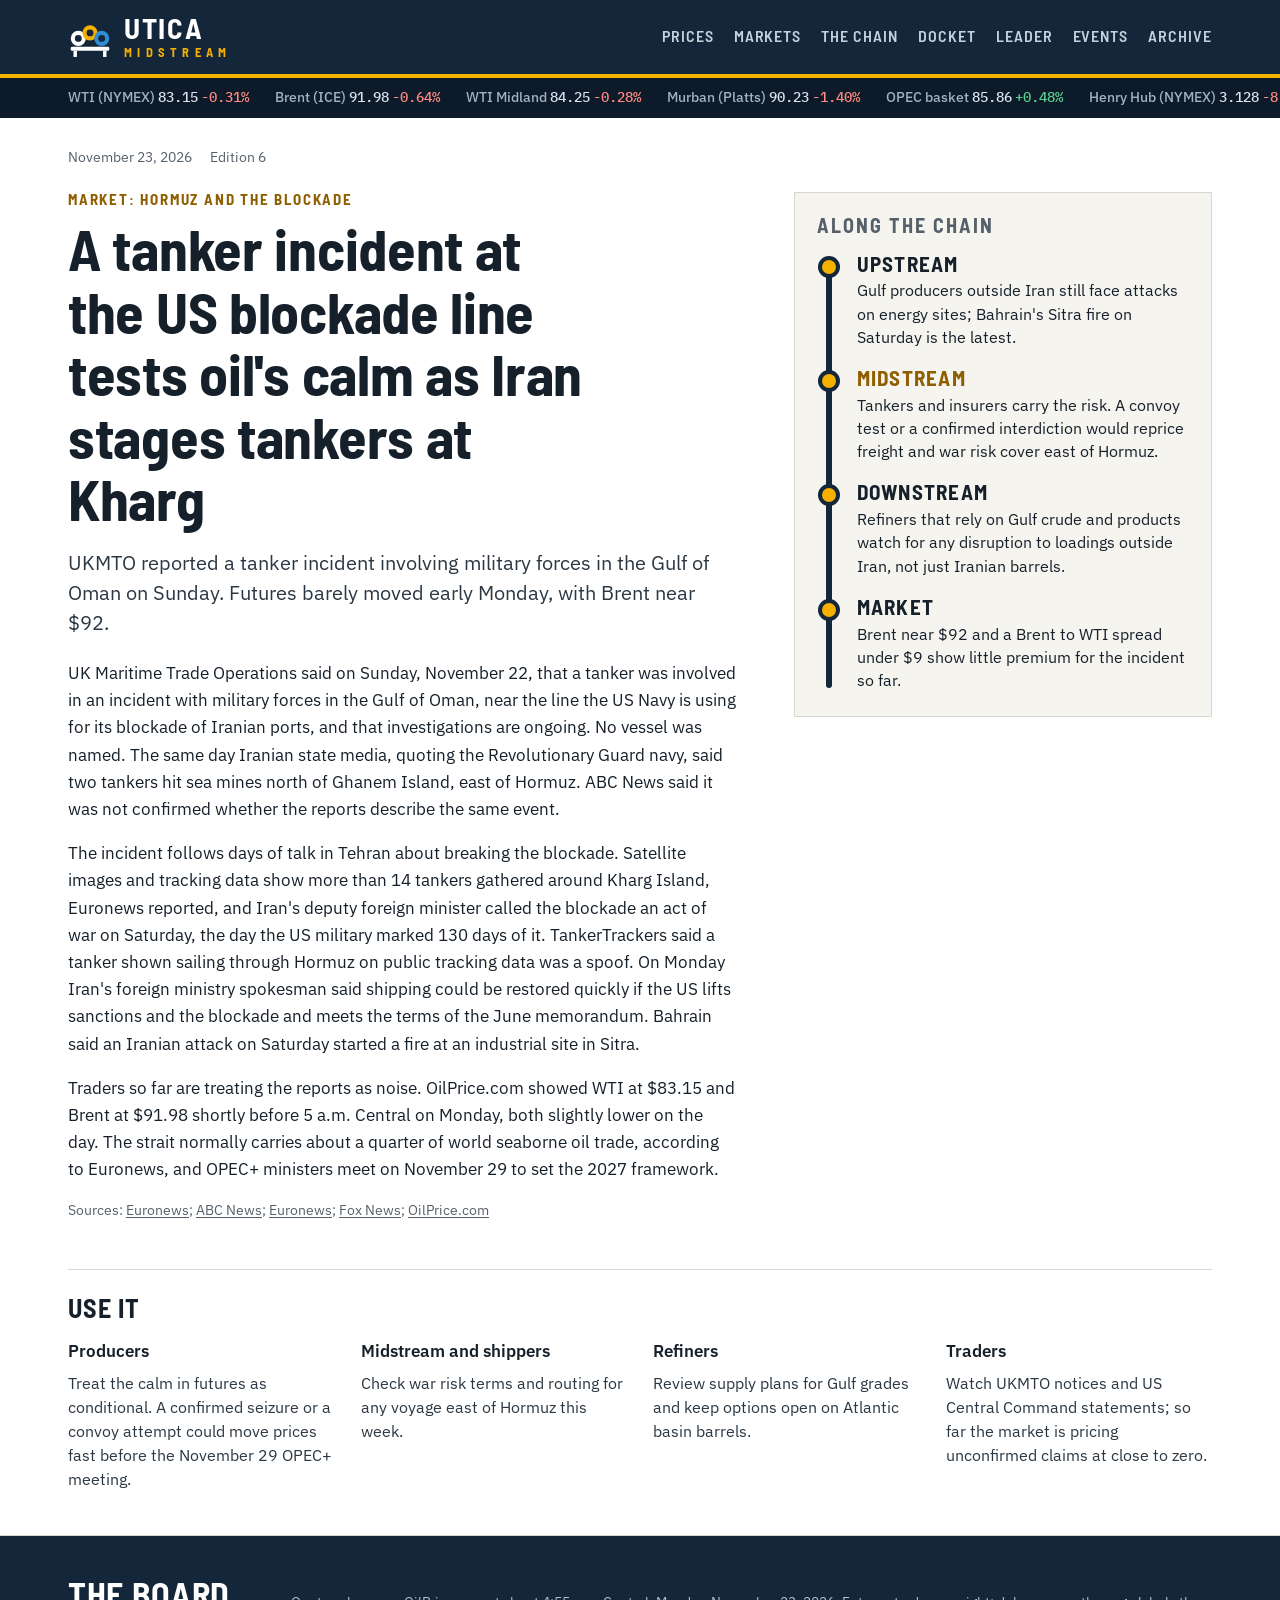
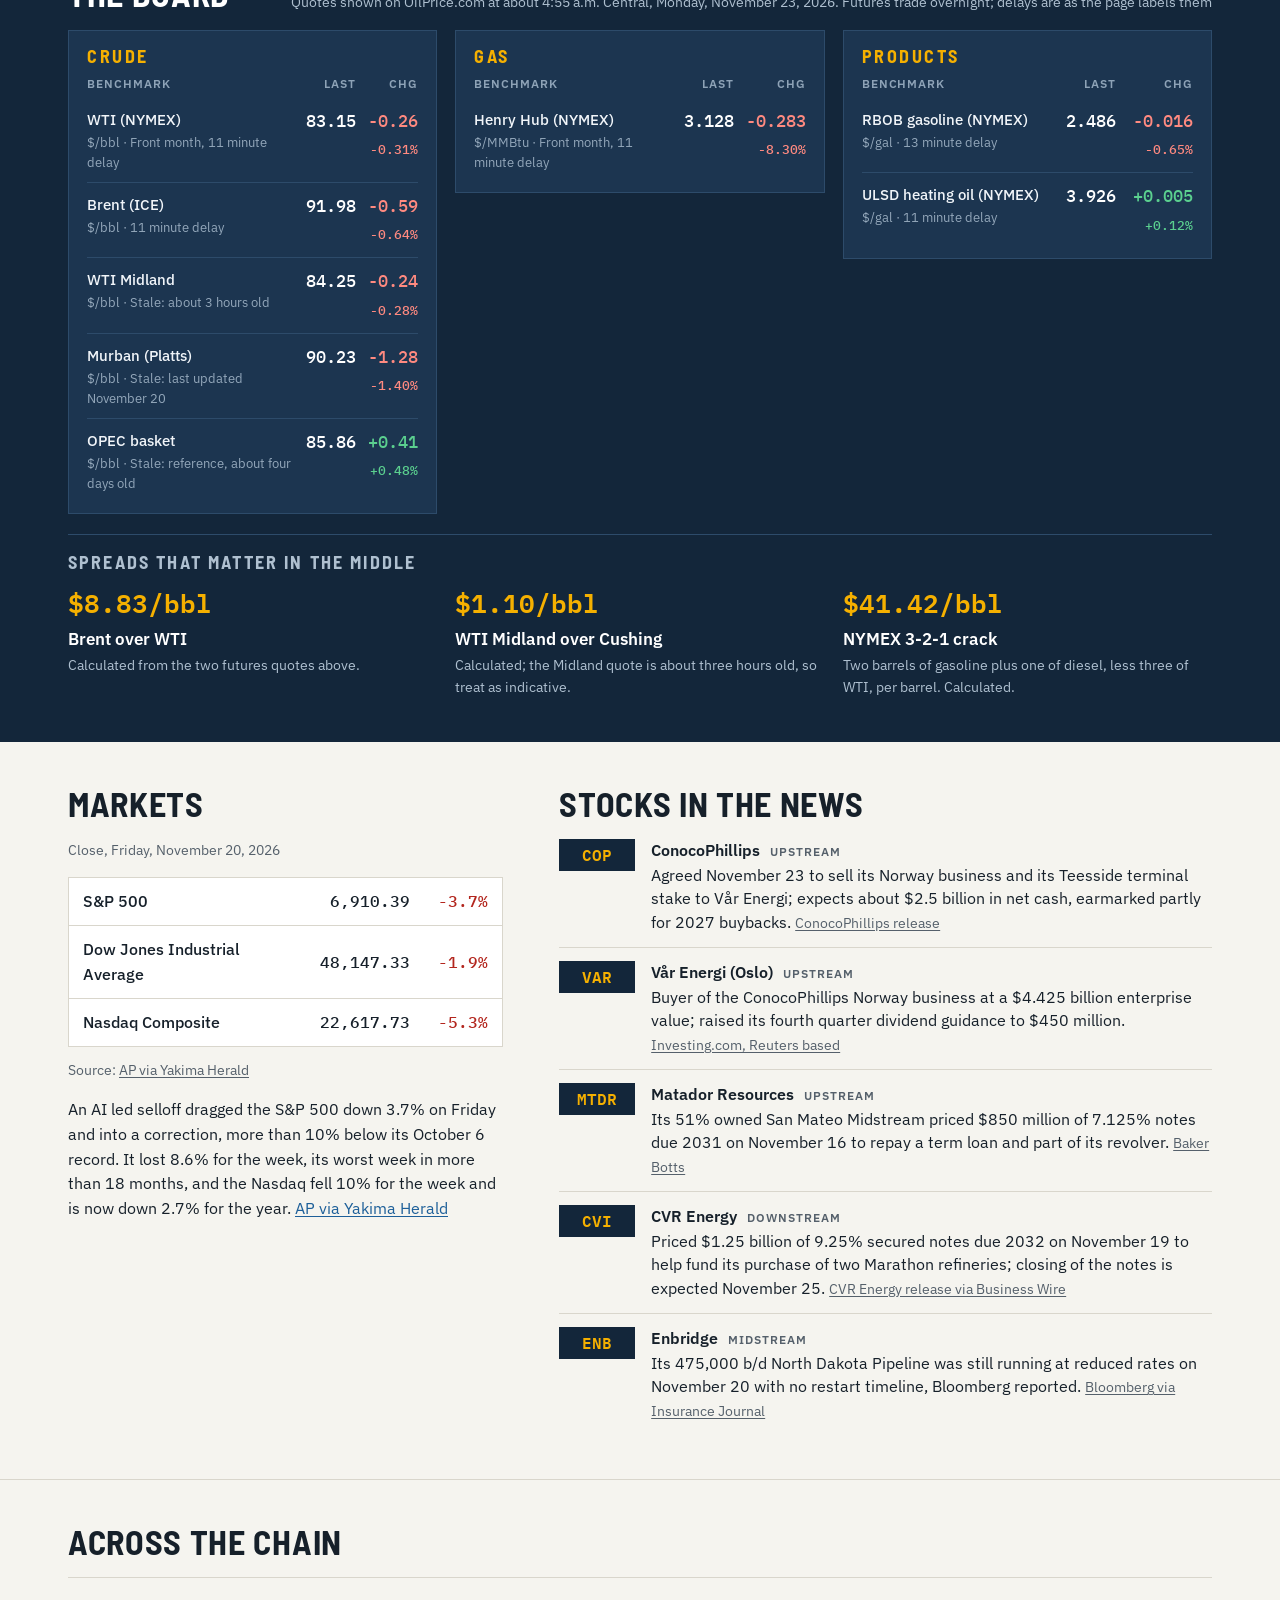
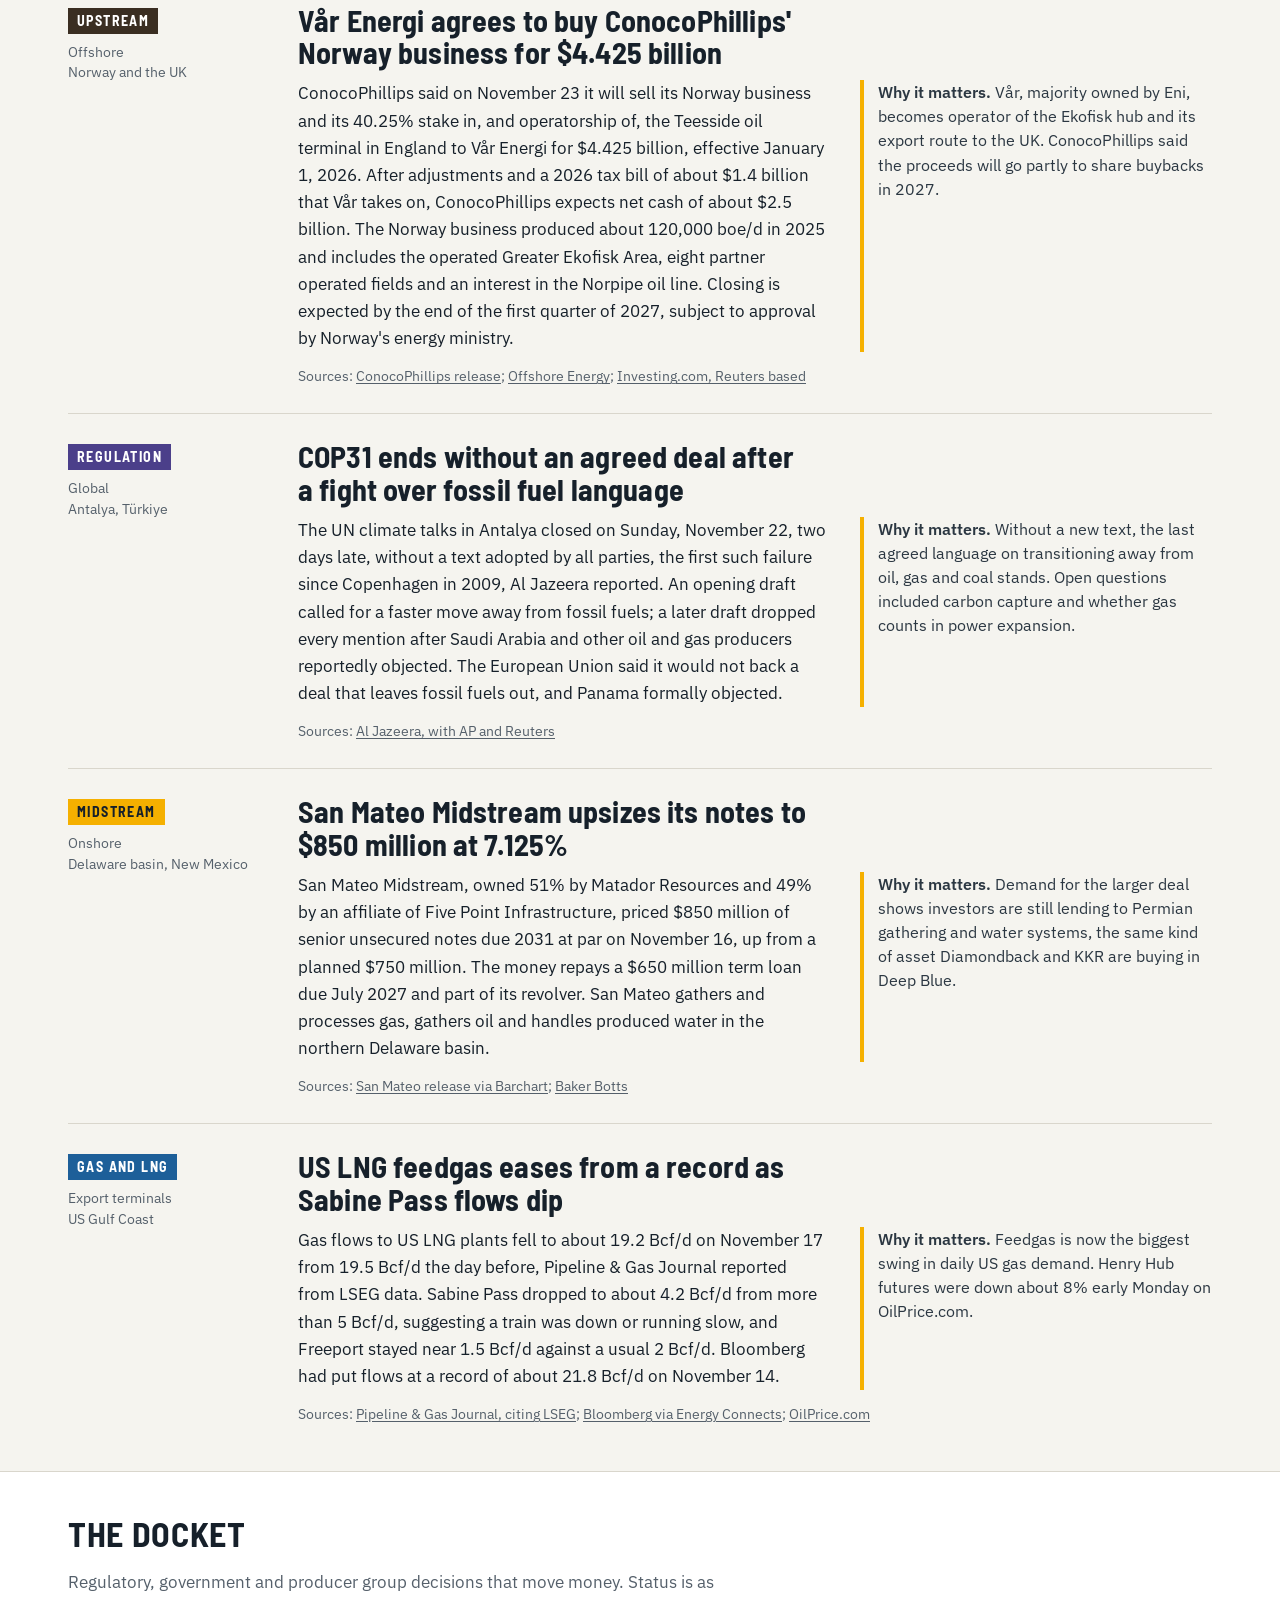
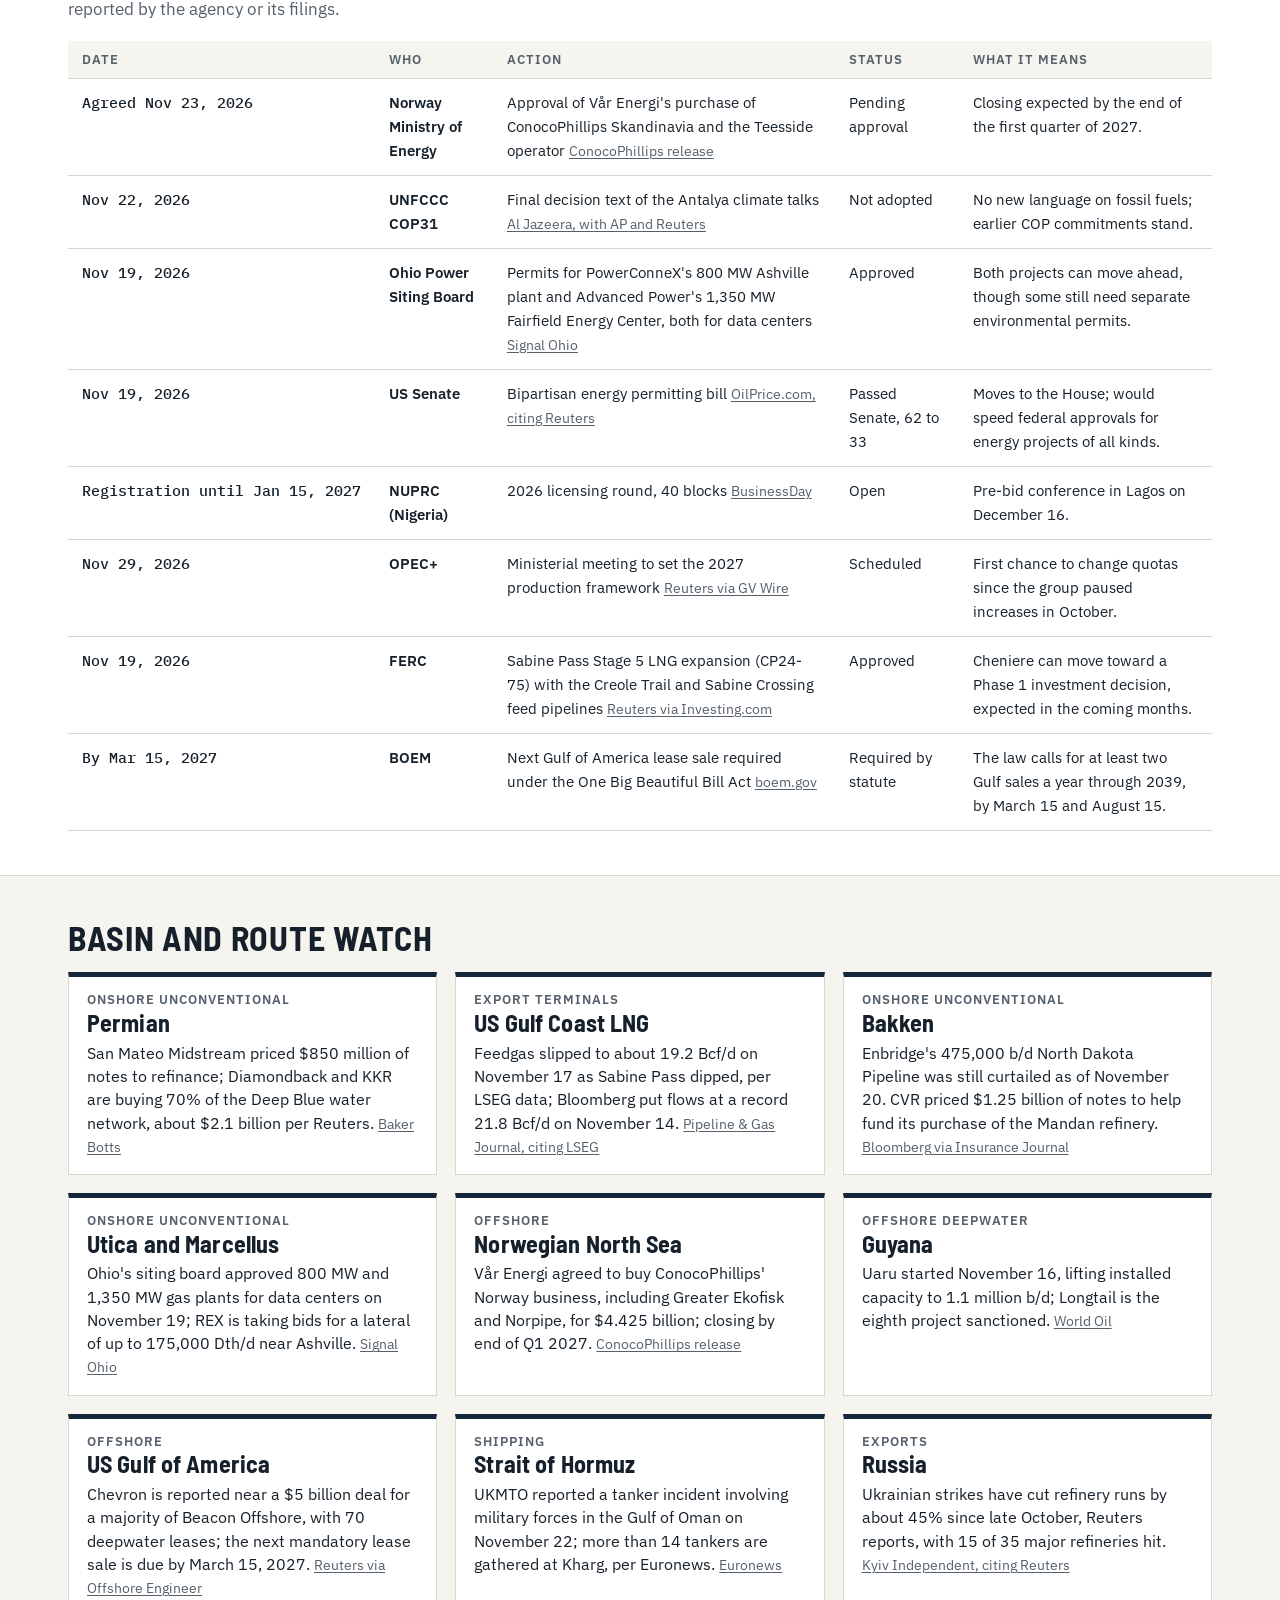
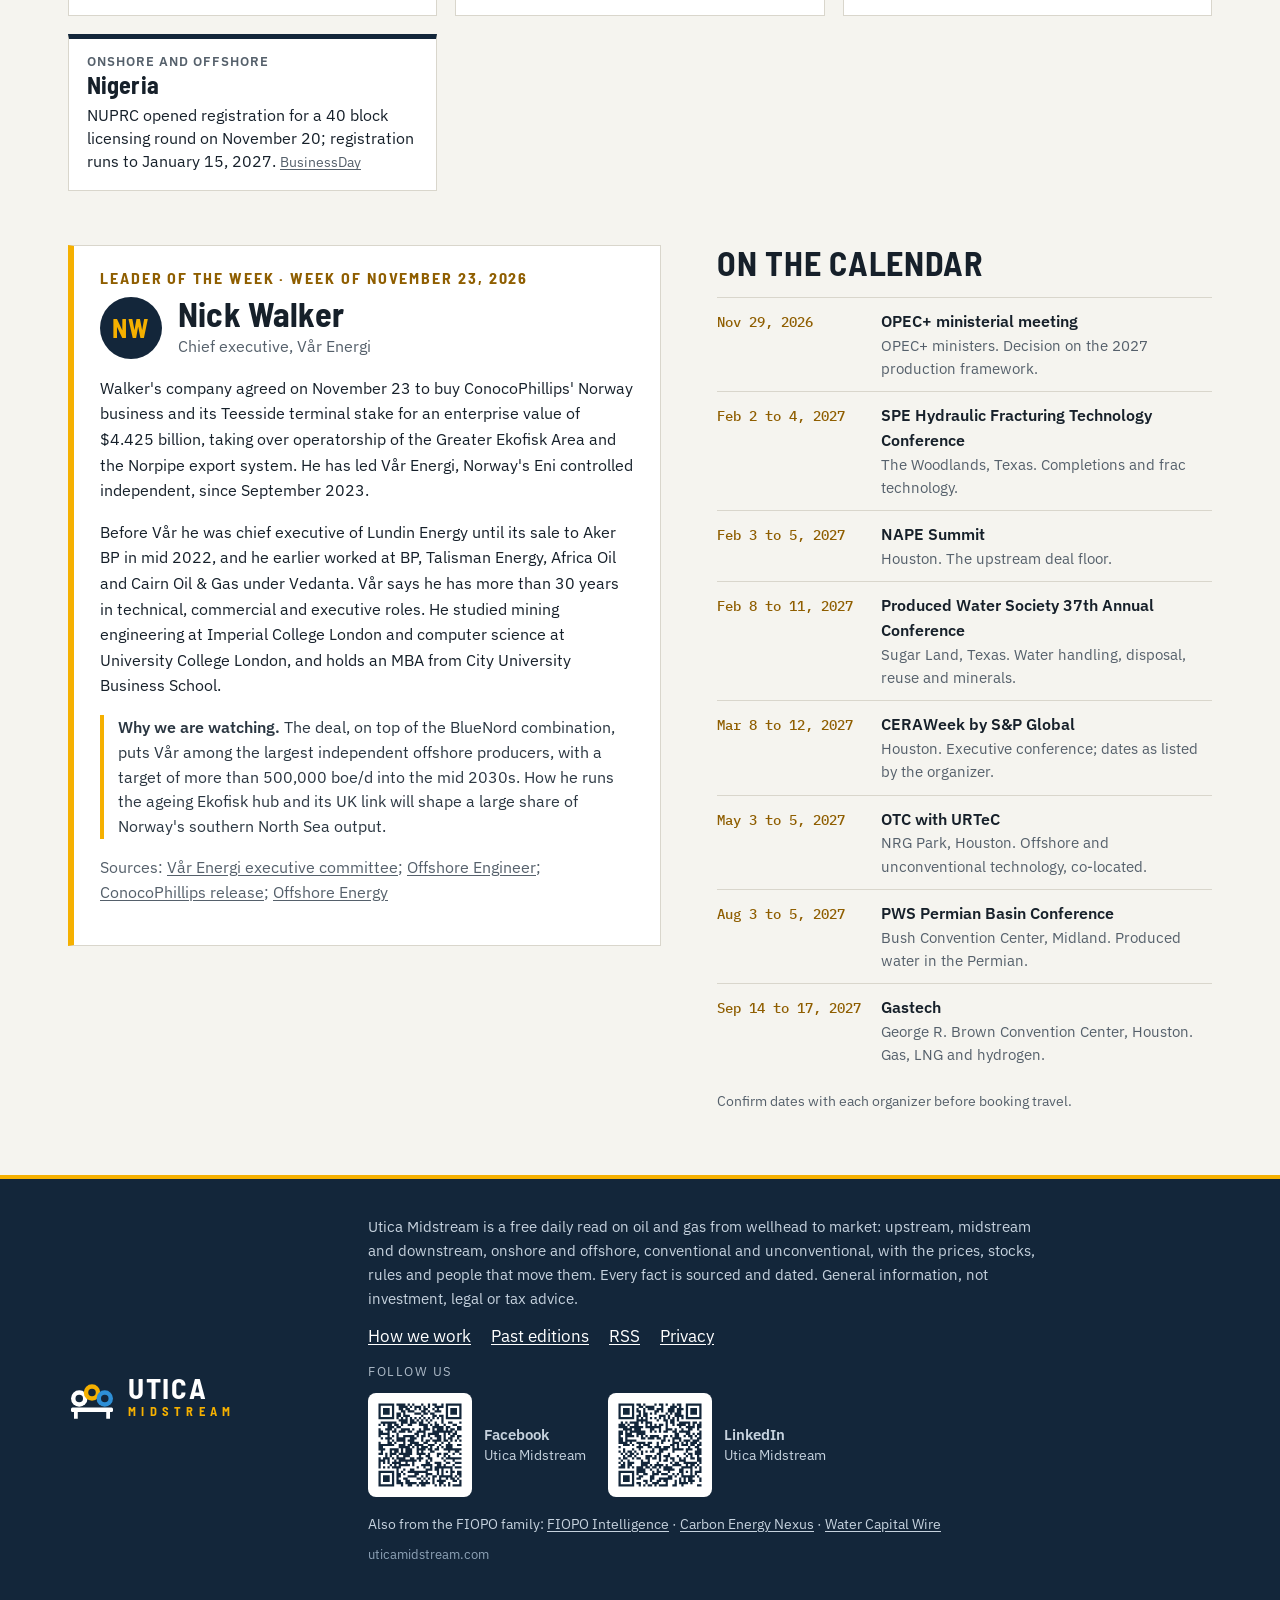
==== commit 23a62acb: "Edition 2026-11-23: tanker incident at the US blockade line Co-Authored-By: Claude Opus 5.5 <noreply" ====
--- a/index.html
+++ b/index.html
@@ -6,7 +6,7 @@
 <meta http-equiv="Content-Security-Policy" content="default-src 'self'; script-src 'self'; style-src 'self' 'unsafe-inline'; img-src 'self' data:; font-src 'self'; connect-src 'self'; object-src 'none'; base-uri 'self'; form-action 'self'; upgrade-insecure-requests">
 <meta name="referrer" content="strict-origin-when-cross-origin">
 <title>Utica Midstream: Daily Oil and Gas News, Prices and Midstream Intelligence</title>
-<meta name="description" content="Two Ohio villages, 2,150 MW of new gas-fired power, all of it for data centers. On November 19 the state siting board permitted an 800 MW plant in Ashville and a 1,350 MW plant in Millersport.">
+<meta name="description" content="Is Iran testing the US blockade? UKMTO reported a tanker incident involving military forces in the Gulf of Oman on Sunday, and Iranian media claimed two tankers hit mines east of Hormuz. Neither report is confirmed, and oil futures barely moved early Monday.">
 <meta name="robots" content="index, follow, max-image-preview:large">
 <link rel="canonical" href="https://uticamidstream.com/">
 <meta name="google-site-verification" content="088mT8MW7YSvouSN46BnCaNXU6O1GncsoiYr1Zxl6-Y">
@@ -14,23 +14,23 @@
 <meta name="theme-color" content="#13263A">
 <meta property="og:type" content="article">
 <meta property="og:site_name" content="Utica Midstream">
-<meta property="og:title" content="Ohio permits 2,150 MW of gas power for data centers as Rockies Express seeks bids for a new lateral">
-<meta property="og:description" content="Two Ohio villages, 2,150 MW of new gas-fired power, all of it for data centers. On November 19 the state siting board permitted an 800 MW plant in Ashville and a 1,350 MW plant in Millersport.">
+<meta property="og:title" content="A tanker incident at the US blockade line tests oil&#39;s calm as Iran stages tankers at Kharg">
+<meta property="og:description" content="Is Iran testing the US blockade? UKMTO reported a tanker incident involving military forces in the Gulf of Oman on Sunday, and Iranian media claimed two tankers hit mines east of Hormuz. Neither report is confirmed, and oil futures barely moved early Monday.">
 <meta property="og:url" content="https://uticamidstream.com/">
-<meta property="og:image" content="https://uticamidstream.com/social/2026-11-22.png">
+<meta property="og:image" content="https://uticamidstream.com/social/2026-11-23.png">
 <meta property="og:image:width" content="1080"><meta property="og:image:height" content="1350">
-<meta property="article:published_time" content="2026-11-22T04:48:00-06:00">
+<meta property="article:published_time" content="2026-11-23T04:48:00-06:00">
 <meta name="twitter:card" content="summary_large_image">
-<meta name="twitter:title" content="Ohio permits 2,150 MW of gas power for data centers as Rockies Express seeks bids for a new lateral">
-<meta name="twitter:description" content="Two Ohio villages, 2,150 MW of new gas-fired power, all of it for data centers. On November 19 the state siting board permitted an 800 MW plant in Ashville and a 1,350 MW plant in Millersport.">
-<meta name="twitter:image" content="https://uticamidstream.com/social/2026-11-22.png">
+<meta name="twitter:title" content="A tanker incident at the US blockade line tests oil&#39;s calm as Iran stages tankers at Kharg">
+<meta name="twitter:description" content="Is Iran testing the US blockade? UKMTO reported a tanker incident involving military forces in the Gulf of Oman on Sunday, and Iranian media claimed two tankers hit mines east of Hormuz. Neither report is confirmed, and oil futures barely moved early Monday.">
+<meta name="twitter:image" content="https://uticamidstream.com/social/2026-11-23.png">
 <link rel="icon" type="image/svg+xml" href="brand/um-icon.svg">
 <link rel="apple-touch-icon" href="brand/um-icon-180.png">
 <link rel="alternate" type="application/rss+xml" title="Utica Midstream" href="feed.xml">
 <link rel="preload" href="assets/fonts/barlow-semi-condensed-latin-700-normal.woff2" as="font" type="font/woff2" crossorigin>
 <link rel="stylesheet" href="assets/style.css?v=01a7a954">
 
-<script type="application/ld+json">{"@context": "https://schema.org", "@graph": [{"@type": "NewsMediaOrganization", "@id": "https://uticamidstream.com/#org", "name": "Utica Midstream", "url": "https://uticamidstream.com/", "logo": {"@type": "ImageObject", "url": "https://uticamidstream.com/brand/um-icon-512.png", "width": 512, "height": 512}, "description": "A free daily read on oil and gas from wellhead to market: prices, stocks, pipelines, policy, projects and people, with every fact sourced and dated.", "sameAs": ["https://www.facebook.com/profile.php?id=61596931970525", "https://www.linkedin.com/company/uticamidstream/"]}, {"@type": "NewsArticle", "@id": "https://uticamidstream.com/#article", "headline": "Ohio permits 2,150 MW of gas power for data centers as Rockies Express seeks bids for a new lateral", "description": "Two Ohio villages, 2,150 MW of new gas-fired power, all of it for data centers. On November 19 the state siting board permitted an 800 MW plant in Ashville and a 1,350 MW plant in Millersport.", "url": "https://uticamidstream.com/", "mainEntityOfPage": "https://uticamidstream.com/", "image": ["https://uticamidstream.com/social/2026-11-22.png"], "datePublished": "2026-11-22T04:48:00-06:00", "dateModified": "2026-11-22T04:48:00-06:00", "inLanguage": "en-US", "isAccessibleForFree": true, "articleSection": ["Midstream: data center gas", "Downstream", "Midstream", "Regulation", "Upstream", "Downstream"], "author": {"@id": "https://uticamidstream.com/#org"}, "publisher": {"@id": "https://uticamidstream.com/#org"}}, {"@type": "Person", "name": "Dan Ammann", "jobTitle": "President, ExxonMobil Upstream Company"}, {"@type": "WebSite", "@id": "https://uticamidstream.com/#site", "name": "Utica Midstream", "url": "https://uticamidstream.com/", "publisher": {"@id": "https://uticamidstream.com/#org"}, "inLanguage": "en-US"}]}</script>
+<script type="application/ld+json">{"@context": "https://schema.org", "@graph": [{"@type": "NewsMediaOrganization", "@id": "https://uticamidstream.com/#org", "name": "Utica Midstream", "url": "https://uticamidstream.com/", "logo": {"@type": "ImageObject", "url": "https://uticamidstream.com/brand/um-icon-512.png", "width": 512, "height": 512}, "description": "A free daily read on oil and gas from wellhead to market: prices, stocks, pipelines, policy, projects and people, with every fact sourced and dated.", "sameAs": ["https://www.facebook.com/profile.php?id=61596931970525", "https://www.linkedin.com/company/uticamidstream/"]}, {"@type": "NewsArticle", "@id": "https://uticamidstream.com/#article", "headline": "A tanker incident at the US blockade line tests oil's calm as Iran stages tankers at Kharg", "description": "Is Iran testing the US blockade? UKMTO reported a tanker incident involving military forces in the Gulf of Oman on Sunday, and Iranian media claimed two tankers hit mines east of Hormuz. Neither report is confirmed, and oil futures barely moved early Monday.", "url": "https://uticamidstream.com/", "mainEntityOfPage": "https://uticamidstream.com/", "image": ["https://uticamidstream.com/social/2026-11-23.png"], "datePublished": "2026-11-23T04:48:00-06:00", "dateModified": "2026-11-23T04:48:00-06:00", "inLanguage": "en-US", "isAccessibleForFree": true, "articleSection": ["Market: Hormuz and the blockade", "Upstream", "Regulation", "Midstream", "Gas and LNG"], "author": {"@id": "https://uticamidstream.com/#org"}, "publisher": {"@id": "https://uticamidstream.com/#org"}}, {"@type": "Person", "name": "Nick Walker", "jobTitle": "Chief executive, Vår Energi"}, {"@type": "WebSite", "@id": "https://uticamidstream.com/#site", "name": "Utica Midstream", "url": "https://uticamidstream.com/", "publisher": {"@id": "https://uticamidstream.com/#org"}, "inLanguage": "en-US"}]}</script>
 </head>
 <body>
 <a class="skip" href="#main">Skip to content</a>
@@ -49,52 +49,52 @@
  </div>
 </header>
 <div class="tape" id="prices-tape" aria-label="Price tape">
- <div class="wrap tape-in"><span class="tk"><b>WTI (NYMEX)</b> <span class="num">83.41</span> <span class="num up">+1.18%</span></span><span class="tk"><b>Brent (ICE)</b> <span class="num">92.57</span> <span class="num up">+0.64%</span></span><span class="tk"><b>WTI Midland</b> <span class="num">84.78</span> <span class="num up">+1.25%</span></span><span class="tk"><b>Murban (Platts)</b> <span class="num">90.23</span> <span class="num dn">-1.40%</span></span><span class="tk"><b>OPEC basket</b> <span class="num">85.86</span> <span class="num up">+0.48%</span></span><span class="tk"><b>Henry Hub (NYMEX)</b> <span class="num">3.411</span> <span class="num up">+4.38%</span></span><span class="tk"><b>RBOB gasoline (NYMEX)</b> <span class="num">2.503</span> <span class="num up">+0.30%</span></span><span class="tk"><b>ULSD heating oil (NYMEX)</b> <span class="num">3.922</span> <span class="num dn">-0.75%</span></span></div>
+ <div class="wrap tape-in"><span class="tk"><b>WTI (NYMEX)</b> <span class="num">83.15</span> <span class="num dn">-0.31%</span></span><span class="tk"><b>Brent (ICE)</b> <span class="num">91.98</span> <span class="num dn">-0.64%</span></span><span class="tk"><b>WTI Midland</b> <span class="num">84.25</span> <span class="num dn">-0.28%</span></span><span class="tk"><b>Murban (Platts)</b> <span class="num">90.23</span> <span class="num dn">-1.40%</span></span><span class="tk"><b>OPEC basket</b> <span class="num">85.86</span> <span class="num up">+0.48%</span></span><span class="tk"><b>Henry Hub (NYMEX)</b> <span class="num">3.128</span> <span class="num dn">-8.30%</span></span><span class="tk"><b>RBOB gasoline (NYMEX)</b> <span class="num">2.486</span> <span class="num dn">-0.65%</span></span><span class="tk"><b>ULSD heating oil (NYMEX)</b> <span class="num">3.926</span> <span class="num up">+0.12%</span></span></div>
 </div>
 <main id="main">
 <section class="lead">
  <div class="wrap">
-  <p class="dateline">November 22, 2026<span>Edition 5</span></p>
+  <p class="dateline">November 23, 2026<span>Edition 6</span></p>
   <div class="lead-grid">
    <article class="lead-story">
-    <p class="kick">Midstream: data center gas</p>
-    <h1>Ohio permits 2,150 MW of gas power for data centers as Rockies Express seeks bids for a new lateral</h1>
-    <p class="dek">The state siting board approved plants in Ashville and Millersport on November 19, and REX is taking binding bids to move up to 175,000 Dth/d to a site near Ashville.</p>
-    <p>The Ohio Power Siting Board on November 19 approved permits for two gas-fired plants that will power data center campuses in central Ohio, Signal Ohio reported. PowerConneX won approval for an 800 MW plant in Ashville to serve two data center buildings owned by its parent, EdgeConneX. Advanced Power won approval for the 1,350 MW Fairfield Energy Center in Millersport, which will feed a $2.1 billion Vantage Data Centers campus.</p><p>Both plants drew wide opposition at public hearings. In Ashville, more than 80% of voters backed repealing the village&#39;s emergency resolution on its development agreement with EdgeConneX, but the company told regulators the vote does not affect the plant, and the vote&#39;s effect after the board&#39;s ruling is unclear. Some projects still need separate environmental permits for water discharges or backup diesel generators.</p><p>Gas supply is the next step. Rockies Express Pipeline is seeking binding bids for a short lateral that would deliver up to 175,000 Dth/d to a new customer near Ashville that is building a behind-the-meter plant for a data center, NGI reported on November 20. Bids close Tuesday and service could start January 1, 2027. NGI&#39;s data show the REX Zone 3 delivered premium to Cheyenne narrowing from nearly $2/MMBtu in July to near zero this month.</p>
-    <p class="src">Sources: <a href="https://signalohio.org/ohio-approves-two-large-power-plants-exclusively-for-data-centers/" rel="noopener">Signal Ohio</a>; <a href="https://naturalgasintel.com/news/rex-seeks-natural-gas-commitments-for-lateral-near-ohio-data-center-site/" rel="noopener">NGI</a>; <a href="https://signalohio.org/buckeye-lake-millersport-ohio-data-center-gas-power-plant/" rel="noopener">Signal Ohio</a></p>
+    <p class="kick">Market: Hormuz and the blockade</p>
+    <h1>A tanker incident at the US blockade line tests oil&#39;s calm as Iran stages tankers at Kharg</h1>
+    <p class="dek">UKMTO reported a tanker incident involving military forces in the Gulf of Oman on Sunday. Futures barely moved early Monday, with Brent near $92.</p>
+    <p>UK Maritime Trade Operations said on Sunday, November 22, that a tanker was involved in an incident with military forces in the Gulf of Oman, near the line the US Navy is using for its blockade of Iranian ports, and that investigations are ongoing. No vessel was named. The same day Iranian state media, quoting the Revolutionary Guard navy, said two tankers hit sea mines north of Ghanem Island, east of Hormuz. ABC News said it was not confirmed whether the reports describe the same event.</p><p>The incident follows days of talk in Tehran about breaking the blockade. Satellite images and tracking data show more than 14 tankers gathered around Kharg Island, Euronews reported, and Iran&#39;s deputy foreign minister called the blockade an act of war on Saturday, the day the US military marked 130 days of it. TankerTrackers said a tanker shown sailing through Hormuz on public tracking data was a spoof. On Monday Iran&#39;s foreign ministry spokesman said shipping could be restored quickly if the US lifts sanctions and the blockade and meets the terms of the June memorandum. Bahrain said an Iranian attack on Saturday started a fire at an industrial site in Sitra.</p><p>Traders so far are treating the reports as noise. OilPrice.com showed WTI at $83.15 and Brent at $91.98 shortly before 5 a.m. Central on Monday, both slightly lower on the day. The strait normally carries about a quarter of world seaborne oil trade, according to Euronews, and OPEC+ ministers meet on November 29 to set the 2027 framework.</p>
+    <p class="src">Sources: <a href="https://www.euronews.com/2026/11/22/tanker-incident-involving-military-forces-reported-in-strait-of-hormuz" rel="noopener">Euronews</a>; <a href="https://abcnews.com/International/live-updates/iran-live-updates-tehran-strait-hormuz-safe-demands/?id=138369648" rel="noopener">ABC News</a>; <a href="https://www.euronews.com/2026/11/22/tracking-site-says-iranian-tanker-reportedly-sailing-through-strait-of-hormuz-does-not-exi" rel="noopener">Euronews</a>; <a href="https://www.foxnews.com/world/trump-dares-iran-breach-us-port-blockade-tehran-reportedly-readies-14-oil-tankers" rel="noopener">Fox News</a>; <a href="https://oilprice.com/" rel="noopener">OilPrice.com</a></p>
    </article>
    <aside class="flowline" aria-label="How this story moves along the value chain">
     <h2>Along the chain</h2>
     <ol>
      
-     <li class="st st-upstream on"><span class="node" aria-hidden="true"></span><h3>Upstream</h3><p>Producers that sell into Ohio gain a new class of buyer: plants built to serve a single data center campus rather than the grid.</p></li>
-     
-     <li class="st st-midstream on"><span class="node" aria-hidden="true"></span><h3>Midstream</h3><p>Short laterals off large interstate lines become the product. REX&#39;s binding bids close Tuesday, with service possible from January 1, 2027.</p></li>
-     
-     <li class="st st-downstream on"><span class="node" aria-hidden="true"></span><h3>Downstream</h3><p>The plants have siting permits but some still need water and air permits, and local opposition and a referendum in Ashville remain in the background.</p></li>
-     
-     <li class="st st-market on"><span class="node" aria-hidden="true"></span><h3>Market</h3><p>The REX Zone 3 premium to Cheyenne is near zero now, per NGI. New behind-the-meter load is the demand to watch against that.</p></li>
+     <li class="st st-upstream on"><span class="node" aria-hidden="true"></span><h3>Upstream</h3><p>Gulf producers outside Iran still face attacks on energy sites; Bahrain&#39;s Sitra fire on Saturday is the latest.</p></li>
+     
+     <li class="st st-midstream on"><span class="node" aria-hidden="true"></span><h3>Midstream</h3><p>Tankers and insurers carry the risk. A convoy test or a confirmed interdiction would reprice freight and war risk cover east of Hormuz.</p></li>
+     
+     <li class="st st-downstream on"><span class="node" aria-hidden="true"></span><h3>Downstream</h3><p>Refiners that rely on Gulf crude and products watch for any disruption to loadings outside Iran, not just Iranian barrels.</p></li>
+     
+     <li class="st st-market on"><span class="node" aria-hidden="true"></span><h3>Market</h3><p>Brent near $92 and a Brent to WTI spread under $9 show little premium for the incident so far.</p></li>
      
     </ol>
    </aside>
   </div>
   <div class="use">
    <h2>Use it</h2>
-   <dl><div><dt>Producers</dt><dd>Ask whether laterals to data center sites open firm sales you can contract directly, and on what term.</dd></div><div><dt>Midstream</dt><dd>Laterals to data center sites are a near term growth line. Treat local referendums and permit fights as schedule risk.</dd></div><div><dt>Power developers</dt><dd>Behind-the-meter gas is clearing Ohio&#39;s siting board, but expect hearings to focus on turbines, diesel backups and water.</dd></div><div><dt>Traders</dt><dd>Watch REX&#39;s bid results and the Zone 3 basis for signs that data center load is tightening Ohio supply.</dd></div></dl>
+   <dl><div><dt>Producers</dt><dd>Treat the calm in futures as conditional. A confirmed seizure or a convoy attempt could move prices fast before the November 29 OPEC+ meeting.</dd></div><div><dt>Midstream and shippers</dt><dd>Check war risk terms and routing for any voyage east of Hormuz this week.</dd></div><div><dt>Refiners</dt><dd>Review supply plans for Gulf grades and keep options open on Atlantic basin barrels.</dd></div><div><dt>Traders</dt><dd>Watch UKMTO notices and US Central Command statements; so far the market is pricing unconfirmed claims at close to zero.</dd></div></dl>
   </div>
  </div>
 </section>
 
 <section class="board" id="prices" aria-label="Commodity prices">
  <div class="wrap">
-  <div class="board-head"><h2 class="sh">The board</h2><p class="asof">Last quotes shown at about 5 a.m. Central, Sunday, November 22, 2026. Futures are closed for the weekend, so these are Friday&#39;s final delayed quotes unless marked</p></div>
+  <div class="board-head"><h2 class="sh">The board</h2><p class="asof">Quotes shown on OilPrice.com at about 4:55 a.m. Central, Monday, November 23, 2026. Futures trade overnight; delays are as the page labels them</p></div>
   <div class="board-grid">
    
    <div class="panel">
     <h3>Crude</h3>
     <table>
      <thead><tr><th scope="col">Benchmark</th><th scope="col" class="r">Last</th><th scope="col" class="r">Chg</th></tr></thead>
-     <tbody><tr><th scope="row"><a href="https://oilprice.com/oil-price-charts/" rel="noopener">WTI (NYMEX)</a><span class="unit">$/bbl · Front month, 20 hour delay</span></th><td class="r num">83.41</td><td class="r num up">+0.97<br><span class="pc">+1.18%</span></td></tr><tr><th scope="row"><a href="https://oilprice.com/oil-price-charts/" rel="noopener">Brent (ICE)</a><span class="unit">$/bbl · 20 hour delay</span></th><td class="r num">92.57</td><td class="r num up">+0.59<br><span class="pc">+0.64%</span></td></tr><tr><th scope="row"><a href="https://oilprice.com/oil-price-charts/" rel="noopener">WTI Midland</a><span class="unit">$/bbl · 19 hour delay</span></th><td class="r num">84.78</td><td class="r num up">+1.05<br><span class="pc">+1.25%</span></td></tr><tr><th scope="row"><a href="https://oilprice.com/oil-price-charts/" rel="noopener">Murban (Platts)</a><span class="unit">$/bbl · Last updated November 20</span></th><td class="r num">90.23</td><td class="r num dn">-1.28<br><span class="pc">-1.40%</span></td></tr><tr><th scope="row"><a href="https://oilprice.com/oil-price-charts/" rel="noopener">OPEC basket</a><span class="unit">$/bbl · Reference, two day delay</span></th><td class="r num">85.86</td><td class="r num up">+0.41<br><span class="pc">+0.48%</span></td></tr></tbody>
+     <tbody><tr><th scope="row"><a href="https://oilprice.com/" rel="noopener">WTI (NYMEX)</a><span class="unit">$/bbl · Front month, 11 minute delay</span></th><td class="r num">83.15</td><td class="r num dn">-0.26<br><span class="pc">-0.31%</span></td></tr><tr><th scope="row"><a href="https://oilprice.com/" rel="noopener">Brent (ICE)</a><span class="unit">$/bbl · 11 minute delay</span></th><td class="r num">91.98</td><td class="r num dn">-0.59<br><span class="pc">-0.64%</span></td></tr><tr><th scope="row"><a href="https://oilprice.com/" rel="noopener">WTI Midland</a><span class="unit">$/bbl · Stale: about 3 hours old</span></th><td class="r num">84.25</td><td class="r num dn">-0.24<br><span class="pc">-0.28%</span></td></tr><tr><th scope="row"><a href="https://oilprice.com/" rel="noopener">Murban (Platts)</a><span class="unit">$/bbl · Stale: last updated November 20</span></th><td class="r num">90.23</td><td class="r num dn">-1.28<br><span class="pc">-1.40%</span></td></tr><tr><th scope="row"><a href="https://oilprice.com/" rel="noopener">OPEC basket</a><span class="unit">$/bbl · Stale: reference, about four days old</span></th><td class="r num">85.86</td><td class="r num up">+0.41<br><span class="pc">+0.48%</span></td></tr></tbody>
     </table>
    </div>
    
@@ -102,7 +102,7 @@
     <h3>Gas</h3>
     <table>
      <thead><tr><th scope="col">Benchmark</th><th scope="col" class="r">Last</th><th scope="col" class="r">Chg</th></tr></thead>
-     <tbody><tr><th scope="row"><a href="https://oilprice.com/oil-price-charts/" rel="noopener">Henry Hub (NYMEX)</a><span class="unit">$/MMBtu · 20 hour delay</span></th><td class="r num">3.411</td><td class="r num up">+0.143<br><span class="pc">+4.38%</span></td></tr></tbody>
+     <tbody><tr><th scope="row"><a href="https://oilprice.com/" rel="noopener">Henry Hub (NYMEX)</a><span class="unit">$/MMBtu · Front month, 11 minute delay</span></th><td class="r num">3.128</td><td class="r num dn">-0.283<br><span class="pc">-8.30%</span></td></tr></tbody>
     </table>
    </div>
    
@@ -110,14 +110,14 @@
     <h3>Products</h3>
     <table>
      <thead><tr><th scope="col">Benchmark</th><th scope="col" class="r">Last</th><th scope="col" class="r">Chg</th></tr></thead>
-     <tbody><tr><th scope="row"><a href="https://oilprice.com/oil-price-charts/" rel="noopener">RBOB gasoline (NYMEX)</a><span class="unit">$/gal · 20 hour delay</span></th><td class="r num">2.503</td><td class="r num up">+0.008<br><span class="pc">+0.30%</span></td></tr><tr><th scope="row"><a href="https://oilprice.com/oil-price-charts/" rel="noopener">ULSD heating oil (NYMEX)</a><span class="unit">$/gal · 20 hour delay</span></th><td class="r num">3.922</td><td class="r num dn">-0.030<br><span class="pc">-0.75%</span></td></tr></tbody>
+     <tbody><tr><th scope="row"><a href="https://oilprice.com/" rel="noopener">RBOB gasoline (NYMEX)</a><span class="unit">$/gal · 13 minute delay</span></th><td class="r num">2.486</td><td class="r num dn">-0.016<br><span class="pc">-0.65%</span></td></tr><tr><th scope="row"><a href="https://oilprice.com/" rel="noopener">ULSD heating oil (NYMEX)</a><span class="unit">$/gal · 11 minute delay</span></th><td class="r num">3.926</td><td class="r num up">+0.005<br><span class="pc">+0.12%</span></td></tr></tbody>
     </table>
    </div>
    
   </div>
   <div class="spreads">
    <h3>Spreads that matter in the middle</h3>
-   <ul><li><span class="num">$9.16/bbl</span><b>Brent over WTI</b><span>Calculated from the two futures quotes above.</span></li><li><span class="num">$1.37/bbl</span><b>WTI Midland over Cushing</b><span>Calculated; the Midland quote runs on a 19 hour delay, so treat as indicative.</span></li><li><span class="num">$41.58/bbl</span><b>NYMEX 3-2-1 crack</b><span>Two barrels of gasoline plus one of diesel, less three of WTI, per barrel. Calculated.</span></li></ul>
+   <ul><li><span class="num">$8.83/bbl</span><b>Brent over WTI</b><span>Calculated from the two futures quotes above.</span></li><li><span class="num">$1.10/bbl</span><b>WTI Midland over Cushing</b><span>Calculated; the Midland quote is about three hours old, so treat as indicative.</span></li><li><span class="num">$41.42/bbl</span><b>NYMEX 3-2-1 crack</b><span>Two barrels of gasoline plus one of diesel, less three of WTI, per barrel. Calculated.</span></li></ul>
   </div>
  </div>
 </section>
@@ -135,7 +135,7 @@
   </div>
   <div>
    <h2 class="sh">Stocks in the news</h2>
-   <ul class="stocks"><li><span class="tick">CVI</span><div><p class="sn"><b>CVR Energy</b> <span class="seg">Downstream</span></p><p>Priced $1.25 billion of 9.25% secured notes due 2032 on November 19 to help fund its purchase of two Marathon refineries; closing of the notes is expected November 25. <a href="https://finviz.com/news/425643/cvr-energy-announces-pricing-of-125-billion-of-9250-senior-secured-notes-due-2032" rel="noopener">CVR Energy release via Business Wire</a></p></div></li><li><span class="tick">MPC</span><div><p class="sn"><b>Marathon Petroleum</b> <span class="seg">Downstream</span></p><p>Is selling its St. Paul Park and Mandan refineries and related MPLX midstream assets to CVR for $4.2 billion in total, agreed November 3. <a href="https://finviz.com/news/425306/crude-gives-back-ground-midweek-as-inventories-build-and-surplus-talk-grows" rel="noopener">Oil Market Daily via PR Newswire</a></p></div></li><li><span class="tick">ENB</span><div><p class="sn"><b>Enbridge</b> <span class="seg">Midstream</span></p><p>Its 475,000 b/d North Dakota Pipeline was still running at reduced rates on November 20 with no restart timeline, Bloomberg reported. <a href="https://www.insurancejournal.com/news/midwest/2026/11/20/893327.htm" rel="noopener">Bloomberg via Insurance Journal</a></p></div></li><li><span class="tick">XOM</span><div><p class="sn"><b>ExxonMobil</b> <span class="seg">Integrated</span></p><p>Its tender offers, with Pioneer Natural Resources, for up to $3.0 billion of notes were set to expire on November 20. <a href="https://finviz.com/news/425306/crude-gives-back-ground-midweek-as-inventories-build-and-surplus-talk-grows" rel="noopener">Oil Market Daily via PR Newswire</a></p></div></li></ul>
+   <ul class="stocks"><li><span class="tick">COP</span><div><p class="sn"><b>ConocoPhillips</b> <span class="seg">Upstream</span></p><p>Agreed November 23 to sell its Norway business and its Teesside terminal stake to Vår Energi; expects about $2.5 billion in net cash, earmarked partly for 2027 buybacks. <a href="https://www.conocophillips.com/news-media/story/conocophillips-announces-agreement-to-sell-norway-business-and-teesside-asset-to-var-energi-2/" rel="noopener">ConocoPhillips release</a></p></div></li><li><span class="tick">VAR</span><div><p class="sn"><b>Vår Energi (Oslo)</b> <span class="seg">Upstream</span></p><p>Buyer of the ConocoPhillips Norway business at a $4.425 billion enterprise value; raised its fourth quarter dividend guidance to $450 million. <a href="https://www.investing.com/news/stock-market-news/var-energi-to-buy-conocophillips-norway-assets-in-443-bln-deal-93CH-5044458" rel="noopener">Investing.com, Reuters based</a></p></div></li><li><span class="tick">MTDR</span><div><p class="sn"><b>Matador Resources</b> <span class="seg">Upstream</span></p><p>Its 51% owned San Mateo Midstream priced $850 million of 7.125% notes due 2031 on November 16 to repay a term loan and part of its revolver. <a href="https://www.bakerbotts.com/news/2026/11/baker-botts-advises-san-mateo-midstream-in-upsized-$850-million-senior-notes-offering" rel="noopener">Baker Botts</a></p></div></li><li><span class="tick">CVI</span><div><p class="sn"><b>CVR Energy</b> <span class="seg">Downstream</span></p><p>Priced $1.25 billion of 9.25% secured notes due 2032 on November 19 to help fund its purchase of two Marathon refineries; closing of the notes is expected November 25. <a href="https://finviz.com/news/425643/cvr-energy-announces-pricing-of-125-billion-of-9250-senior-secured-notes-due-2032" rel="noopener">CVR Energy release via Business Wire</a></p></div></li><li><span class="tick">ENB</span><div><p class="sn"><b>Enbridge</b> <span class="seg">Midstream</span></p><p>Its 475,000 b/d North Dakota Pipeline was still running at reduced rates on November 20 with no restart timeline, Bloomberg reported. <a href="https://www.insurancejournal.com/news/midwest/2026/11/20/893327.htm" rel="noopener">Bloomberg via Insurance Journal</a></p></div></li></ul>
   </div>
  </div>
 </section>
@@ -145,47 +145,38 @@
   <h2 class="sh">Across the chain</h2>
   
   <article class="brief" id="money">
-   <div class="tags"><p class="seg seg-downstream">Downstream</p><p class="set"><span>Refining</span><span>Minnesota and North Dakota</span></p></div>
-   <div>
-    <h3>CVR Energy prices $1.25 billion of notes to fund its Marathon refinery purchase</h3>
-    <div class="brief-body"><p>CVR Energy priced $1.25 billion of 9.25% senior secured notes due 2032 at 98.98% of face on November 19, with closing expected November 25. The money, along with a planned $1.0 billion term loan and a larger credit line, will help fund its purchase of the St. Paul Park, Minnesota, and Mandan, North Dakota, refineries from Marathon Petroleum and MPLX. Until that deal closes, the proceeds sit in escrow.</p><p class="why"><b>Why it matters.</b> A 9.25% coupon shows what lenders charge a midsize refiner for a large acquisition. Mandan sits in North Dakota, where Bakken crude is short on pipeline space during Enbridge&#39;s curtailment.</p></div>
-    <p class="src">Sources: <a href="https://finviz.com/news/425643/cvr-energy-announces-pricing-of-125-billion-of-9250-senior-secured-notes-due-2032" rel="noopener">CVR Energy release via Business Wire</a>; <a href="https://finviz.com/news/425306/crude-gives-back-ground-midweek-as-inventories-build-and-surplus-talk-grows" rel="noopener">Oil Market Daily via PR Newswire</a></p>
+   <div class="tags"><p class="seg seg-upstream">Upstream</p><p class="set"><span>Offshore</span><span>Norway and the UK</span></p></div>
+   <div>
+    <h3>Vår Energi agrees to buy ConocoPhillips&#39; Norway business for $4.425 billion</h3>
+    <div class="brief-body"><p>ConocoPhillips said on November 23 it will sell its Norway business and its 40.25% stake in, and operatorship of, the Teesside oil terminal in England to Vår Energi for $4.425 billion, effective January 1, 2026. After adjustments and a 2026 tax bill of about $1.4 billion that Vår takes on, ConocoPhillips expects net cash of about $2.5 billion. The Norway business produced about 120,000 boe/d in 2025 and includes the operated Greater Ekofisk Area, eight partner operated fields and an interest in the Norpipe oil line. Closing is expected by the end of the first quarter of 2027, subject to approval by Norway&#39;s energy ministry.</p><p class="why"><b>Why it matters.</b> Vår, majority owned by Eni, becomes operator of the Ekofisk hub and its export route to the UK. ConocoPhillips said the proceeds will go partly to share buybacks in 2027.</p></div>
+    <p class="src">Sources: <a href="https://www.conocophillips.com/news-media/story/conocophillips-announces-agreement-to-sell-norway-business-and-teesside-asset-to-var-energi-2/" rel="noopener">ConocoPhillips release</a>; <a href="https://www.offshore-energy.biz/2026/11/23/dollar44-billion-play-for-conocophillips-norwegian-oil-and-gas-assets-and-uk-infrastructure-expands-var-energis-north-sea-footprint" rel="noopener">Offshore Energy</a>; <a href="https://www.investing.com/news/stock-market-news/var-energi-to-buy-conocophillips-norway-assets-in-443-bln-deal-93CH-5044458" rel="noopener">Investing.com, Reuters based</a></p>
    </div>
   </article>
   
   <article class="brief" id="world">
-   <div class="tags"><p class="seg seg-midstream">Midstream</p><p class="set"><span>Shipping</span><span>Iran, Persian Gulf</span></p></div>
-   <div>
-    <h3>Iranian officials talk of running the US oil blockade as export revenue dries up</h3>
-    <div class="brief-body"><p>An Iranian lawmaker said on November 21 that 14 tankers were preparing to challenge the US naval blockade, though Tehran has not announced a plan. Kpler counts about 20 tankers near Kharg Island, most loaded and stationary, and projects Iran&#39;s crude and condensate export revenue will reach zero by mid-December. ABC News, citing UKMTO and IMO data, reported that attacks in and around Hormuz in October and November were the highest of any months since the war began.</p><p class="why"><b>Why it matters.</b> A tanker convoy would test the blockade directly. Shipping insurers and Gulf exporters face higher risk even while overall Gulf flows recover.</p></div>
-    <p class="src">Sources: <a href="https://www.eurasiareview.com/21112026-with-oil-revenue-running-out-iran-teases-breaking-us-blockade/" rel="noopener">RFE/RL via Eurasia Review</a>; <a href="https://www.arabtimesonline.com/news/iranian-regime-says-it-has-no-choice-but-to-break-us-blockade-as-14-oil-tankers-prepare-to-challenge-restrictions/" rel="noopener">Arab Times</a>; <a href="https://abcnews.com/International/strait-hormuz-attacks-increased-highest-level-iran-war/story?id=138304456" rel="noopener">ABC News</a></p>
-   </div>
-  </article>
-  
-  <article class="brief" id="permitting">
-   <div class="tags"><p class="seg seg-regulation">Regulation</p><p class="set"><span>Federal</span><span>United States</span></p></div>
-   <div>
-    <h3>Senate passes a broad energy permitting bill, 62 to 33</h3>
-    <div class="brief-body"><p>The Senate passed a bipartisan bill to speed federal approval of large energy projects, including power plants, grid upgrades, data centers, oil, gas, coal, wind and solar, OilPrice.com reported citing Reuters. Fourteen Democrats and one independent joined Republicans. Critics said it weakens environmental review. The bill now goes to the House.</p><p class="why"><b>Why it matters.</b> Faster permits would shorten timelines for pipelines and gas plants like the ones Ohio just approved, if the House agrees.</p></div>
-    <p class="src">Sources: <a href="https://oilprice.com/Latest-Energy-News/World-News/Senate-Passes-Sweeping-Energy-Permitting-Reform-Bill-in-62-33-Vote.html" rel="noopener">OilPrice.com, citing Reuters</a></p>
-   </div>
-  </article>
-  
-  <article class="brief" id="nigeria">
-   <div class="tags"><p class="seg seg-upstream">Upstream</p><p class="set"><span>Onshore and offshore</span><span>Nigeria</span></p></div>
-   <div>
-    <h3>Nigeria opens registration for a 40 block licensing round</h3>
-    <div class="brief-body"><p>Nigeria&#39;s upstream regulator, NUPRC, opened the portal for its 2026 licensing round on November 20 and will take registrations until January 15, 2027. The 40 blocks on offer are 17 onshore, 14 in shallow water and nine in deep water. A pre-bid conference is set for Lagos on December 16.</p><p class="why"><b>Why it matters.</b> The round tests whether Nigeria&#39;s 2021 petroleum law has made acreage attractive enough to pull in new operators.</p></div>
-    <p class="src">Sources: <a href="https://businessday.ng/energy/article/nuprc-opens-portal-for-2026-oil-bid-round-as-40-blocks-go-on-offer/" rel="noopener">BusinessDay</a></p>
-   </div>
-  </article>
-  
-  <article class="brief" id="gasoline">
-   <div class="tags"><p class="seg seg-downstream">Downstream</p><p class="set"><span>Retail fuel</span><span>United States</span></p></div>
-   <div>
-    <h3>Thanksgiving gasoline could set a holiday price record despite a month long drop</h3>
-    <div class="brief-body"><p>The US average fell to $3.69 a gallon on November 20, nearly 60 cents below a month earlier, OilPrice.com reported. GasBuddy expects $3.62 on Thanksgiving Day, which would top the holiday record of $3.56 set in 2022. AAA expects 72.9 million people to travel by car. Diesel averaged about $5.90.</p><p class="why"><b>Why it matters.</b> Pump prices are falling but are still about 60 cents above a year ago, and diesel remains far more expensive than gasoline.</p></div>
-    <p class="src">Sources: <a href="https://oilprice.com/Latest-Energy-News/World-News/Thanksgiving-Gas-Prices-Could-Break-a-Record-Despite-Recent-Plunge.html" rel="noopener">OilPrice.com</a></p>
+   <div class="tags"><p class="seg seg-regulation">Regulation</p><p class="set"><span>Global</span><span>Antalya, Türkiye</span></p></div>
+   <div>
+    <h3>COP31 ends without an agreed deal after a fight over fossil fuel language</h3>
+    <div class="brief-body"><p>The UN climate talks in Antalya closed on Sunday, November 22, two days late, without a text adopted by all parties, the first such failure since Copenhagen in 2009, Al Jazeera reported. An opening draft called for a faster move away from fossil fuels; a later draft dropped every mention after Saudi Arabia and other oil and gas producers reportedly objected. The European Union said it would not back a deal that leaves fossil fuels out, and Panama formally objected.</p><p class="why"><b>Why it matters.</b> Without a new text, the last agreed language on transitioning away from oil, gas and coal stands. Open questions included carbon capture and whether gas counts in power expansion.</p></div>
+    <p class="src">Sources: <a href="https://www.aljazeera.com/news/2026/11/22/fossil-fuel-impasse-pushes-cop31-climate-talks-into-second-day-of-overtime" rel="noopener">Al Jazeera, with AP and Reuters</a></p>
+   </div>
+  </article>
+  
+  <article class="brief" id="sanmateo">
+   <div class="tags"><p class="seg seg-midstream">Midstream</p><p class="set"><span>Onshore</span><span>Delaware basin, New Mexico</span></p></div>
+   <div>
+    <h3>San Mateo Midstream upsizes its notes to $850 million at 7.125%</h3>
+    <div class="brief-body"><p>San Mateo Midstream, owned 51% by Matador Resources and 49% by an affiliate of Five Point Infrastructure, priced $850 million of senior unsecured notes due 2031 at par on November 16, up from a planned $750 million. The money repays a $650 million term loan due July 2027 and part of its revolver. San Mateo gathers and processes gas, gathers oil and handles produced water in the northern Delaware basin.</p><p class="why"><b>Why it matters.</b> Demand for the larger deal shows investors are still lending to Permian gathering and water systems, the same kind of asset Diamondback and KKR are buying in Deep Blue.</p></div>
+    <p class="src">Sources: <a href="https://www.webull.com/news/15935609911832576" rel="noopener">San Mateo release via Barchart</a>; <a href="https://www.bakerbotts.com/news/2026/11/baker-botts-advises-san-mateo-midstream-in-upsized-$850-million-senior-notes-offering" rel="noopener">Baker Botts</a></p>
+   </div>
+  </article>
+  
+  <article class="brief" id="lng">
+   <div class="tags"><p class="seg seg-gas-lng">Gas and LNG</p><p class="set"><span>Export terminals</span><span>US Gulf Coast</span></p></div>
+   <div>
+    <h3>US LNG feedgas eases from a record as Sabine Pass flows dip</h3>
+    <div class="brief-body"><p>Gas flows to US LNG plants fell to about 19.2 Bcf/d on November 17 from 19.5 Bcf/d the day before, Pipeline &amp; Gas Journal reported from LSEG data. Sabine Pass dropped to about 4.2 Bcf/d from more than 5 Bcf/d, suggesting a train was down or running slow, and Freeport stayed near 1.5 Bcf/d against a usual 2 Bcf/d. Bloomberg had put flows at a record of about 21.8 Bcf/d on November 14.</p><p class="why"><b>Why it matters.</b> Feedgas is now the biggest swing in daily US gas demand. Henry Hub futures were down about 8% early Monday on OilPrice.com.</p></div>
+    <p class="src">Sources: <a href="https://pgjonline.com/news/2026/november/us-lng-feedgas-slips-to-192-bft3d-as-sabine-pass-flows-drop-freeport-stays-constrained" rel="noopener">Pipeline &amp; Gas Journal, citing LSEG</a>; <a href="https://www.energyconnects.com/news/gas-lng/2026/november/record-us-lng-exports-may-bring-relief-to-war-strained-markets/" rel="noopener">Bloomberg via Energy Connects</a>; <a href="https://oilprice.com/" rel="noopener">OilPrice.com</a></p>
    </div>
   </article>
   
@@ -198,7 +189,7 @@
   <p class="intro">Regulatory, government and producer group decisions that move money. Status is as reported by the agency or its filings.</p>
   <div class="dk-wrap"><table>
    <thead><tr><th scope="col">Date</th><th scope="col">Who</th><th scope="col">Action</th><th scope="col">Status</th><th scope="col">What it means</th></tr></thead>
-   <tbody><tr><td class="num nowrap" data-l="Date">Nov 19, 2026</td><td data-l="Who"><b>Ohio Power Siting Board</b></td><td data-l="Action">Permits for PowerConneX&#39;s 800 MW Ashville plant and Advanced Power&#39;s 1,350 MW Fairfield Energy Center, both for data centers <a href="https://signalohio.org/ohio-approves-two-large-power-plants-exclusively-for-data-centers/" rel="noopener">Signal Ohio</a></td><td data-l="Status">Approved</td><td data-l="What it means">Both projects can move ahead, though some still need separate environmental permits.</td></tr><tr><td class="num nowrap" data-l="Date">Nov 19, 2026</td><td data-l="Who"><b>US Senate</b></td><td data-l="Action">Bipartisan energy permitting bill <a href="https://oilprice.com/Latest-Energy-News/World-News/Senate-Passes-Sweeping-Energy-Permitting-Reform-Bill-in-62-33-Vote.html" rel="noopener">OilPrice.com, citing Reuters</a></td><td data-l="Status">Passed Senate, 62 to 33</td><td data-l="What it means">Moves to the House; would speed federal approvals for energy projects of all kinds.</td></tr><tr><td class="num nowrap" data-l="Date">Registration until Jan 15, 2027</td><td data-l="Who"><b>NUPRC (Nigeria)</b></td><td data-l="Action">2026 licensing round, 40 blocks <a href="https://businessday.ng/energy/article/nuprc-opens-portal-for-2026-oil-bid-round-as-40-blocks-go-on-offer/" rel="noopener">BusinessDay</a></td><td data-l="Status">Open</td><td data-l="What it means">Pre-bid conference in Lagos on December 16.</td></tr><tr><td class="num nowrap" data-l="Date">Nov 29, 2026</td><td data-l="Who"><b>OPEC+</b></td><td data-l="Action">Ministerial meeting to set the 2027 production framework <a href="https://gvwire.com/2026/11/01/opec-keeps-december-oil-output-targets-steady-ahead-of-tougher-call-for-2027/" rel="noopener">Reuters via GV Wire</a></td><td data-l="Status">Scheduled</td><td data-l="What it means">First chance to change quotas since the group paused increases in October.</td></tr><tr><td class="num nowrap" data-l="Date">Nov 19, 2026</td><td data-l="Who"><b>FERC</b></td><td data-l="Action">Sabine Pass Stage 5 LNG expansion (CP24-75) with the Creole Trail and Sabine Crossing feed pipelines <a href="https://investing.com/news/stock-market-news/federal-regulators-approve-chenieres-sabine-pass-expansion-project-5039760" rel="noopener">Reuters via Investing.com</a></td><td data-l="Status">Approved</td><td data-l="What it means">Cheniere can move toward a Phase 1 investment decision, expected in the coming months.</td></tr><tr><td class="num nowrap" data-l="Date">By Mar 15, 2027</td><td data-l="Who"><b>BOEM</b></td><td data-l="Action">Next Gulf of America lease sale required under the One Big Beautiful Bill Act <a href="https://www.boem.gov/oil-gas-energy/leasing/proposed-nos-bbg-3" rel="noopener">boem.gov</a></td><td data-l="Status">Required by statute</td><td data-l="What it means">The law calls for at least two Gulf sales a year through 2039, by March 15 and August 15.</td></tr></tbody>
+   <tbody><tr><td class="num nowrap" data-l="Date">Agreed Nov 23, 2026</td><td data-l="Who"><b>Norway Ministry of Energy</b></td><td data-l="Action">Approval of Vår Energi&#39;s purchase of ConocoPhillips Skandinavia and the Teesside operator <a href="https://www.conocophillips.com/news-media/story/conocophillips-announces-agreement-to-sell-norway-business-and-teesside-asset-to-var-energi-2/" rel="noopener">ConocoPhillips release</a></td><td data-l="Status">Pending approval</td><td data-l="What it means">Closing expected by the end of the first quarter of 2027.</td></tr><tr><td class="num nowrap" data-l="Date">Nov 22, 2026</td><td data-l="Who"><b>UNFCCC COP31</b></td><td data-l="Action">Final decision text of the Antalya climate talks <a href="https://www.aljazeera.com/news/2026/11/22/fossil-fuel-impasse-pushes-cop31-climate-talks-into-second-day-of-overtime" rel="noopener">Al Jazeera, with AP and Reuters</a></td><td data-l="Status">Not adopted</td><td data-l="What it means">No new language on fossil fuels; earlier COP commitments stand.</td></tr><tr><td class="num nowrap" data-l="Date">Nov 19, 2026</td><td data-l="Who"><b>Ohio Power Siting Board</b></td><td data-l="Action">Permits for PowerConneX&#39;s 800 MW Ashville plant and Advanced Power&#39;s 1,350 MW Fairfield Energy Center, both for data centers <a href="https://signalohio.org/ohio-approves-two-large-power-plants-exclusively-for-data-centers/" rel="noopener">Signal Ohio</a></td><td data-l="Status">Approved</td><td data-l="What it means">Both projects can move ahead, though some still need separate environmental permits.</td></tr><tr><td class="num nowrap" data-l="Date">Nov 19, 2026</td><td data-l="Who"><b>US Senate</b></td><td data-l="Action">Bipartisan energy permitting bill <a href="https://oilprice.com/Latest-Energy-News/World-News/Senate-Passes-Sweeping-Energy-Permitting-Reform-Bill-in-62-33-Vote.html" rel="noopener">OilPrice.com, citing Reuters</a></td><td data-l="Status">Passed Senate, 62 to 33</td><td data-l="What it means">Moves to the House; would speed federal approvals for energy projects of all kinds.</td></tr><tr><td class="num nowrap" data-l="Date">Registration until Jan 15, 2027</td><td data-l="Who"><b>NUPRC (Nigeria)</b></td><td data-l="Action">2026 licensing round, 40 blocks <a href="https://businessday.ng/energy/article/nuprc-opens-portal-for-2026-oil-bid-round-as-40-blocks-go-on-offer/" rel="noopener">BusinessDay</a></td><td data-l="Status">Open</td><td data-l="What it means">Pre-bid conference in Lagos on December 16.</td></tr><tr><td class="num nowrap" data-l="Date">Nov 29, 2026</td><td data-l="Who"><b>OPEC+</b></td><td data-l="Action">Ministerial meeting to set the 2027 production framework <a href="https://gvwire.com/2026/11/01/opec-keeps-december-oil-output-targets-steady-ahead-of-tougher-call-for-2027/" rel="noopener">Reuters via GV Wire</a></td><td data-l="Status">Scheduled</td><td data-l="What it means">First chance to change quotas since the group paused increases in October.</td></tr><tr><td class="num nowrap" data-l="Date">Nov 19, 2026</td><td data-l="Who"><b>FERC</b></td><td data-l="Action">Sabine Pass Stage 5 LNG expansion (CP24-75) with the Creole Trail and Sabine Crossing feed pipelines <a href="https://investing.com/news/stock-market-news/federal-regulators-approve-chenieres-sabine-pass-expansion-project-5039760" rel="noopener">Reuters via Investing.com</a></td><td data-l="Status">Approved</td><td data-l="What it means">Cheniere can move toward a Phase 1 investment decision, expected in the coming months.</td></tr><tr><td class="num nowrap" data-l="Date">By Mar 15, 2027</td><td data-l="Who"><b>BOEM</b></td><td data-l="Action">Next Gulf of America lease sale required under the One Big Beautiful Bill Act <a href="https://www.boem.gov/oil-gas-energy/leasing/proposed-nos-bbg-3" rel="noopener">boem.gov</a></td><td data-l="Status">Required by statute</td><td data-l="What it means">The law calls for at least two Gulf sales a year through 2039, by March 15 and August 15.</td></tr></tbody>
   </table></div>
  </div>
 </section>
@@ -206,19 +197,19 @@
 <section class="basins">
  <div class="wrap">
   <h2 class="sh">Basin and route watch</h2>
-  <div class="bgrid"><div class="bas"><p class="set">Onshore unconventional</p><h3>Permian</h3><p>Diamondback and KKR are buying Five Point&#39;s 70% of the Deep Blue water network, about $2.1 billion per Reuters; Presidio agreed a $360 million Midland basin deal. <a href="https://marketscale.com/industries/energy/diamondback-and-kkr-agree-to-an-estimated-21-billion-permian-water-network-buyout" rel="noopener">MarketScale, citing Reuters</a></p></div><div class="bas"><p class="set">Export terminals</p><h3>US Gulf Coast LNG</h3><p>US plants sent 40 LNG cargoes in the week to November 18, up three, per EIA data; FERC approved the Sabine Pass expansion on November 19. <a href="https://lngprime.com/americas/us-lng-exports-climb-to-40-shipments/200319" rel="noopener">LNG Prime</a></p></div><div class="bas"><p class="set">Onshore unconventional</p><h3>Bakken</h3><p>Enbridge&#39;s 475,000 b/d North Dakota Pipeline was still curtailed as of November 20. CVR priced $1.25 billion of notes to help fund its purchase of the Mandan refinery. <a href="https://www.insurancejournal.com/news/midwest/2026/11/20/893327.htm" rel="noopener">Bloomberg via Insurance Journal</a></p></div><div class="bas"><p class="set">Onshore unconventional</p><h3>Utica and Marcellus</h3><p>Ohio&#39;s siting board approved 800 MW and 1,350 MW gas plants for data centers on November 19; REX is taking bids for a lateral of up to 175,000 Dth/d near Ashville. <a href="https://signalohio.org/ohio-approves-two-large-power-plants-exclusively-for-data-centers/" rel="noopener">Signal Ohio</a></p></div><div class="bas"><p class="set">Offshore deepwater</p><h3>Guyana</h3><p>Uaru started November 16, lifting installed capacity to 1.1 million b/d; Longtail is the eighth project sanctioned. <a href="https://www.worldoil.com/news/2026/11/16/exxonmobil-starts-uaru-production-lifting-guyana-capacity-to-1-1-mmbpd/" rel="noopener">World Oil</a></p></div><div class="bas"><p class="set">Offshore</p><h3>US Gulf of America</h3><p>Chevron is reported near a $5 billion deal for a majority of Beacon Offshore, with 70 deepwater leases; the next mandatory lease sale is due by March 15, 2027. <a href="https://www.oedigital.com/amp/news/544405-chevron-nears-5b-deal-to-buy-beacon-offshore" rel="noopener">Reuters via Offshore Engineer</a></p></div><div class="bas"><p class="set">Shipping</p><h3>Strait of Hormuz</h3><p>Attacks in October and November were the highest since the war began, per UKMTO and IMO data; Iranian lawmakers say tankers will test the US blockade. <a href="https://abcnews.com/International/strait-hormuz-attacks-increased-highest-level-iran-war/story?id=138304456" rel="noopener">ABC News</a></p></div><div class="bas"><p class="set">Exports</p><h3>Russia</h3><p>Ukrainian strikes have cut refinery runs by about 45% since late October, Reuters reports, with 15 of 35 major refineries hit. <a href="https://kyivindependent.com/ukrainian-strikes-cut-russian-oil-refinery-processing-by-45-reuters-reports/" rel="noopener">Kyiv Independent, citing Reuters</a></p></div><div class="bas"><p class="set">Onshore and offshore</p><h3>Nigeria</h3><p>NUPRC opened registration for a 40 block licensing round on November 20; registration runs to January 15, 2027. <a href="https://businessday.ng/energy/article/nuprc-opens-portal-for-2026-oil-bid-round-as-40-blocks-go-on-offer/" rel="noopener">BusinessDay</a></p></div></div>
+  <div class="bgrid"><div class="bas"><p class="set">Onshore unconventional</p><h3>Permian</h3><p>San Mateo Midstream priced $850 million of notes to refinance; Diamondback and KKR are buying 70% of the Deep Blue water network, about $2.1 billion per Reuters. <a href="https://www.bakerbotts.com/news/2026/11/baker-botts-advises-san-mateo-midstream-in-upsized-$850-million-senior-notes-offering" rel="noopener">Baker Botts</a></p></div><div class="bas"><p class="set">Export terminals</p><h3>US Gulf Coast LNG</h3><p>Feedgas slipped to about 19.2 Bcf/d on November 17 as Sabine Pass dipped, per LSEG data; Bloomberg put flows at a record 21.8 Bcf/d on November 14. <a href="https://pgjonline.com/news/2026/november/us-lng-feedgas-slips-to-192-bft3d-as-sabine-pass-flows-drop-freeport-stays-constrained" rel="noopener">Pipeline &amp; Gas Journal, citing LSEG</a></p></div><div class="bas"><p class="set">Onshore unconventional</p><h3>Bakken</h3><p>Enbridge&#39;s 475,000 b/d North Dakota Pipeline was still curtailed as of November 20. CVR priced $1.25 billion of notes to help fund its purchase of the Mandan refinery. <a href="https://www.insurancejournal.com/news/midwest/2026/11/20/893327.htm" rel="noopener">Bloomberg via Insurance Journal</a></p></div><div class="bas"><p class="set">Onshore unconventional</p><h3>Utica and Marcellus</h3><p>Ohio&#39;s siting board approved 800 MW and 1,350 MW gas plants for data centers on November 19; REX is taking bids for a lateral of up to 175,000 Dth/d near Ashville. <a href="https://signalohio.org/ohio-approves-two-large-power-plants-exclusively-for-data-centers/" rel="noopener">Signal Ohio</a></p></div><div class="bas"><p class="set">Offshore</p><h3>Norwegian North Sea</h3><p>Vår Energi agreed to buy ConocoPhillips&#39; Norway business, including Greater Ekofisk and Norpipe, for $4.425 billion; closing by end of Q1 2027. <a href="https://www.conocophillips.com/news-media/story/conocophillips-announces-agreement-to-sell-norway-business-and-teesside-asset-to-var-energi-2/" rel="noopener">ConocoPhillips release</a></p></div><div class="bas"><p class="set">Offshore deepwater</p><h3>Guyana</h3><p>Uaru started November 16, lifting installed capacity to 1.1 million b/d; Longtail is the eighth project sanctioned. <a href="https://www.worldoil.com/news/2026/11/16/exxonmobil-starts-uaru-production-lifting-guyana-capacity-to-1-1-mmbpd/" rel="noopener">World Oil</a></p></div><div class="bas"><p class="set">Offshore</p><h3>US Gulf of America</h3><p>Chevron is reported near a $5 billion deal for a majority of Beacon Offshore, with 70 deepwater leases; the next mandatory lease sale is due by March 15, 2027. <a href="https://www.oedigital.com/amp/news/544405-chevron-nears-5b-deal-to-buy-beacon-offshore" rel="noopener">Reuters via Offshore Engineer</a></p></div><div class="bas"><p class="set">Shipping</p><h3>Strait of Hormuz</h3><p>UKMTO reported a tanker incident involving military forces in the Gulf of Oman on November 22; more than 14 tankers are gathered at Kharg, per Euronews. <a href="https://www.euronews.com/2026/11/22/tanker-incident-involving-military-forces-reported-in-strait-of-hormuz" rel="noopener">Euronews</a></p></div><div class="bas"><p class="set">Exports</p><h3>Russia</h3><p>Ukrainian strikes have cut refinery runs by about 45% since late October, Reuters reports, with 15 of 35 major refineries hit. <a href="https://kyivindependent.com/ukrainian-strikes-cut-russian-oil-refinery-processing-by-45-reuters-reports/" rel="noopener">Kyiv Independent, citing Reuters</a></p></div><div class="bas"><p class="set">Onshore and offshore</p><h3>Nigeria</h3><p>NUPRC opened registration for a 40 block licensing round on November 20; registration runs to January 15, 2027. <a href="https://businessday.ng/energy/article/nuprc-opens-portal-for-2026-oil-bid-round-as-40-blocks-go-on-offer/" rel="noopener">BusinessDay</a></p></div></div>
  </div>
 </section>
 
 <section class="two">
  <div class="wrap two-grid">
   <div class="leader" id="leader">
-   <p class="kick">Leader of the week · Week of November 16, 2026</p>
-   <div class="lh"><span class="mono" aria-hidden="true">DA</span><div><h2>Dan Ammann</h2><p class="role">President, ExxonMobil Upstream Company</p></div></div>
-   <p>This month Ammann&#39;s upstream business took a $12.5 billion final investment decision on Longtail, a Stabroek development that targets non-associated gas and condensate rather than oil. He has run ExxonMobil&#39;s upstream business since February 1, 2025, after leading its Low Carbon Solutions unit from 2022.</p>
-   <p>Before ExxonMobil he was chief executive of Cruise, the GM majority owned self driving company, from 2018, and president of General Motors from 2014. When he moved to upstream he argued that meeting energy demand is an &#34;and&#34; equation: more supply and lower emissions together.</p>
-   <p class="why"><b>Why we are watching.</b> An executive from autos and technology now runs one of the most closely followed growth assets in oil. Longtail tests whether Guyana can turn gas into a second engine, and his calls on pace and cost there will shape Stabroek&#39;s next decade.</p>
-   <p class="src">Sources: <a href="https://investor.exxonmobil.com/company-information/press-releases/detail/1177/exxonmobil-announces-leadership-changes" rel="noopener">ExxonMobil investor release</a>; <a href="https://www.ogj.com/general-interest/personnel-moves-promotions/article/55247072/exxonmobil-makes-leadership-changes" rel="noopener">Oil &amp; Gas Journal</a>; <a href="https://www.industrialinfo.com/iirenergy/industry-news/article/exxon-makes-fid-on-longtail-development-in-guyana--364826" rel="noopener">Industrial Info</a></p>
+   <p class="kick">Leader of the week · Week of November 23, 2026</p>
+   <div class="lh"><span class="mono" aria-hidden="true">NW</span><div><h2>Nick Walker</h2><p class="role">Chief executive, Vår Energi</p></div></div>
+   <p>Walker&#39;s company agreed on November 23 to buy ConocoPhillips&#39; Norway business and its Teesside terminal stake for an enterprise value of $4.425 billion, taking over operatorship of the Greater Ekofisk Area and the Norpipe export system. He has led Vår Energi, Norway&#39;s Eni controlled independent, since September 2023.</p>
+   <p>Before Vår he was chief executive of Lundin Energy until its sale to Aker BP in mid 2022, and he earlier worked at BP, Talisman Energy, Africa Oil and Cairn Oil &amp; Gas under Vedanta. Vår says he has more than 30 years in technical, commercial and executive roles. He studied mining engineering at Imperial College London and computer science at University College London, and holds an MBA from City University Business School.</p>
+   <p class="why"><b>Why we are watching.</b> The deal, on top of the BlueNord combination, puts Vår among the largest independent offshore producers, with a target of more than 500,000 boe/d into the mid 2030s. How he runs the ageing Ekofisk hub and its UK link will shape a large share of Norway&#39;s southern North Sea output.</p>
+   <p class="src">Sources: <a href="https://varenergi.no/en/about-us/executive-committee/" rel="noopener">Vår Energi executive committee</a>; <a href="https://www.oedigital.com/news/507756-former-lundin-energy-head-takes-the-helm-as-ceo-of-v-r-energi" rel="noopener">Offshore Engineer</a>; <a href="https://www.conocophillips.com/news-media/story/conocophillips-announces-agreement-to-sell-norway-business-and-teesside-asset-to-var-energi-2/" rel="noopener">ConocoPhillips release</a>; <a href="https://www.offshore-energy.biz/2026/11/23/dollar44-billion-play-for-conocophillips-norwegian-oil-and-gas-assets-and-uk-infrastructure-expands-var-energis-north-sea-footprint" rel="noopener">Offshore Energy</a></p>
   </div>
   <div class="events" id="events">
    <h2 class="sh">On the calendar</h2>
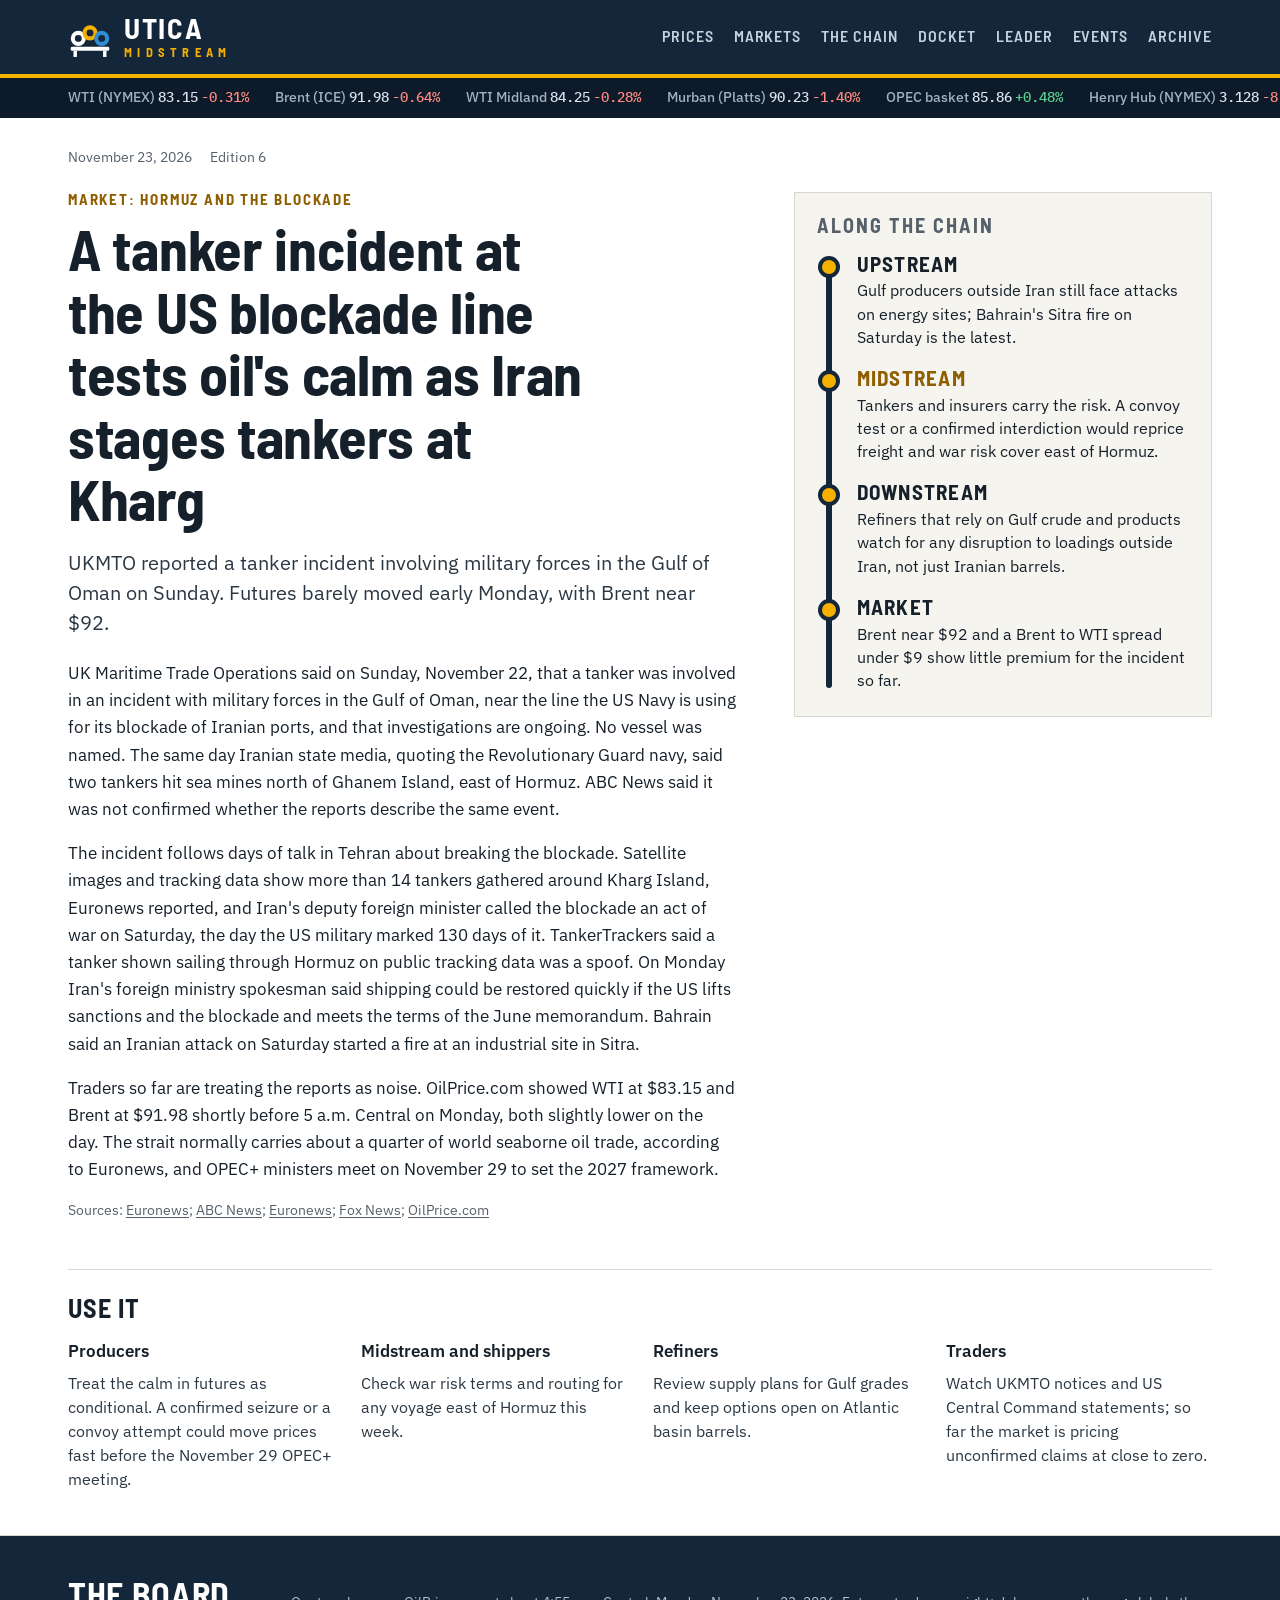
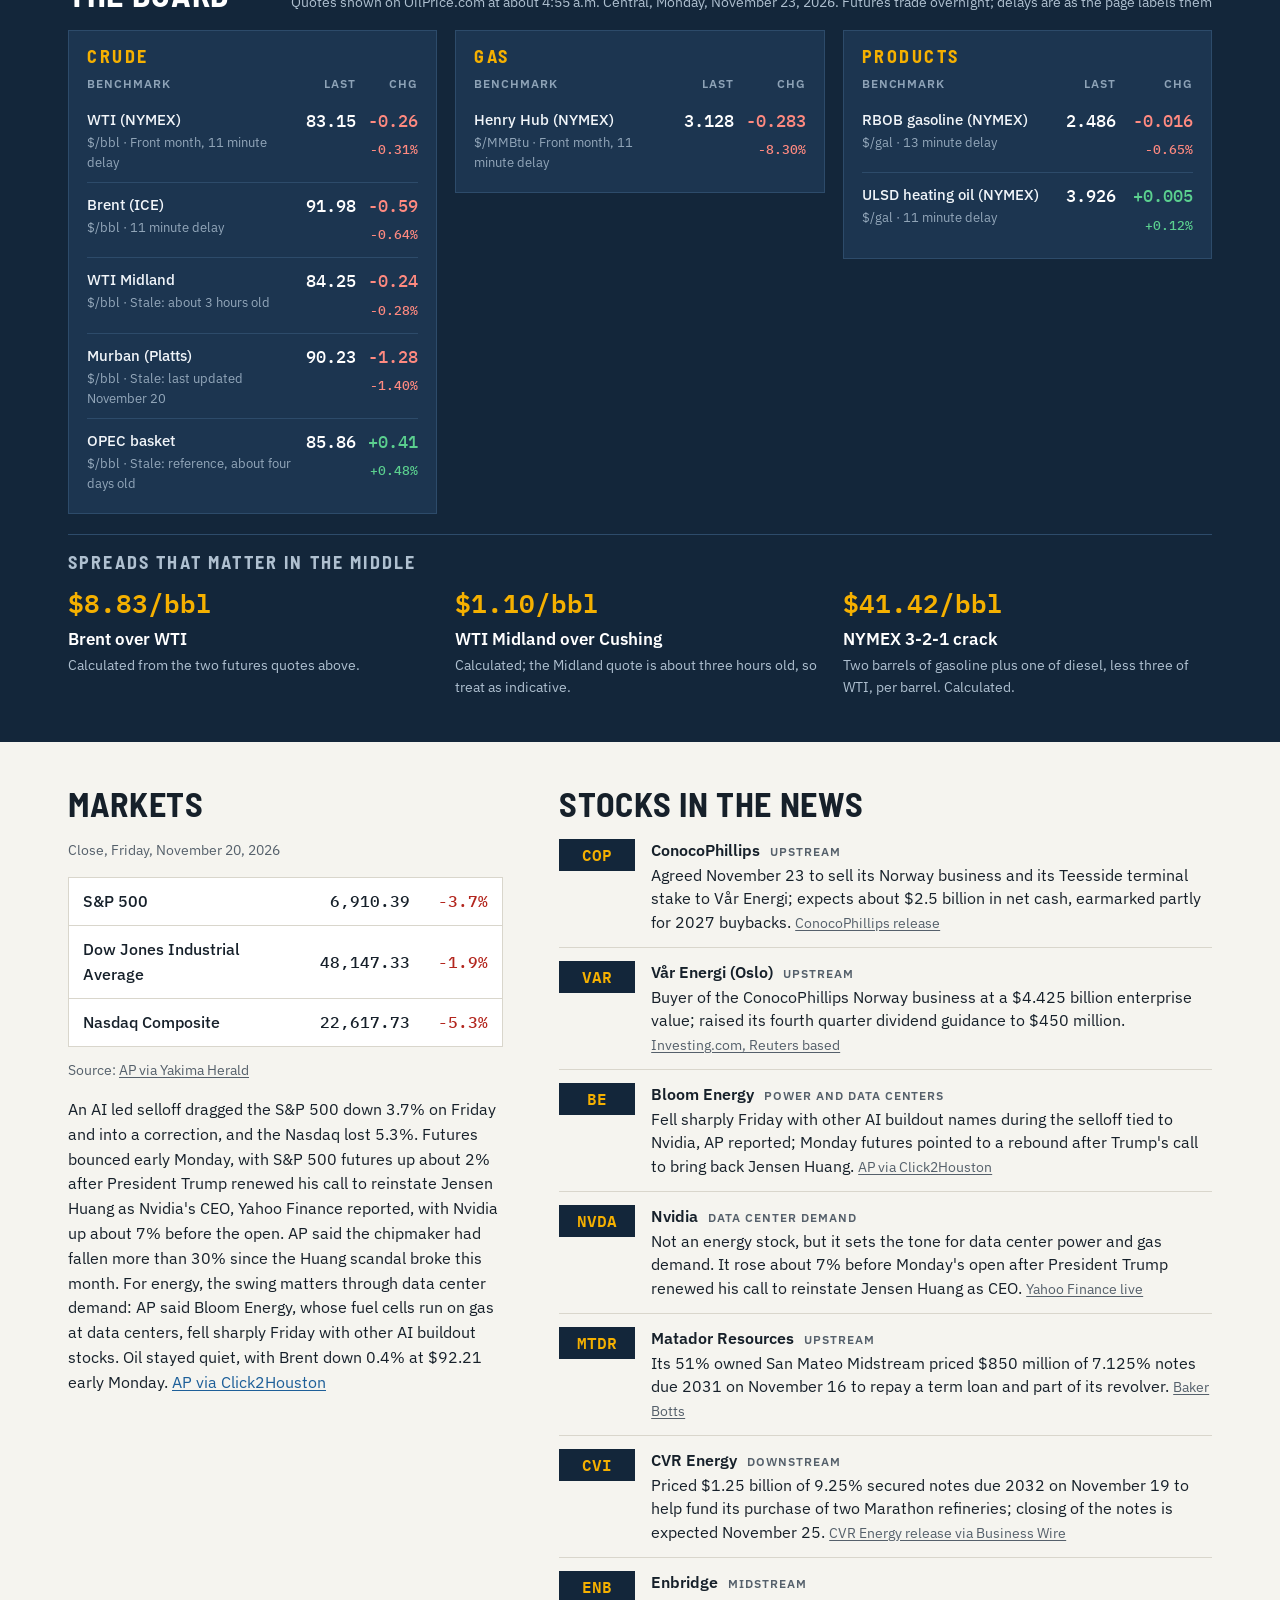
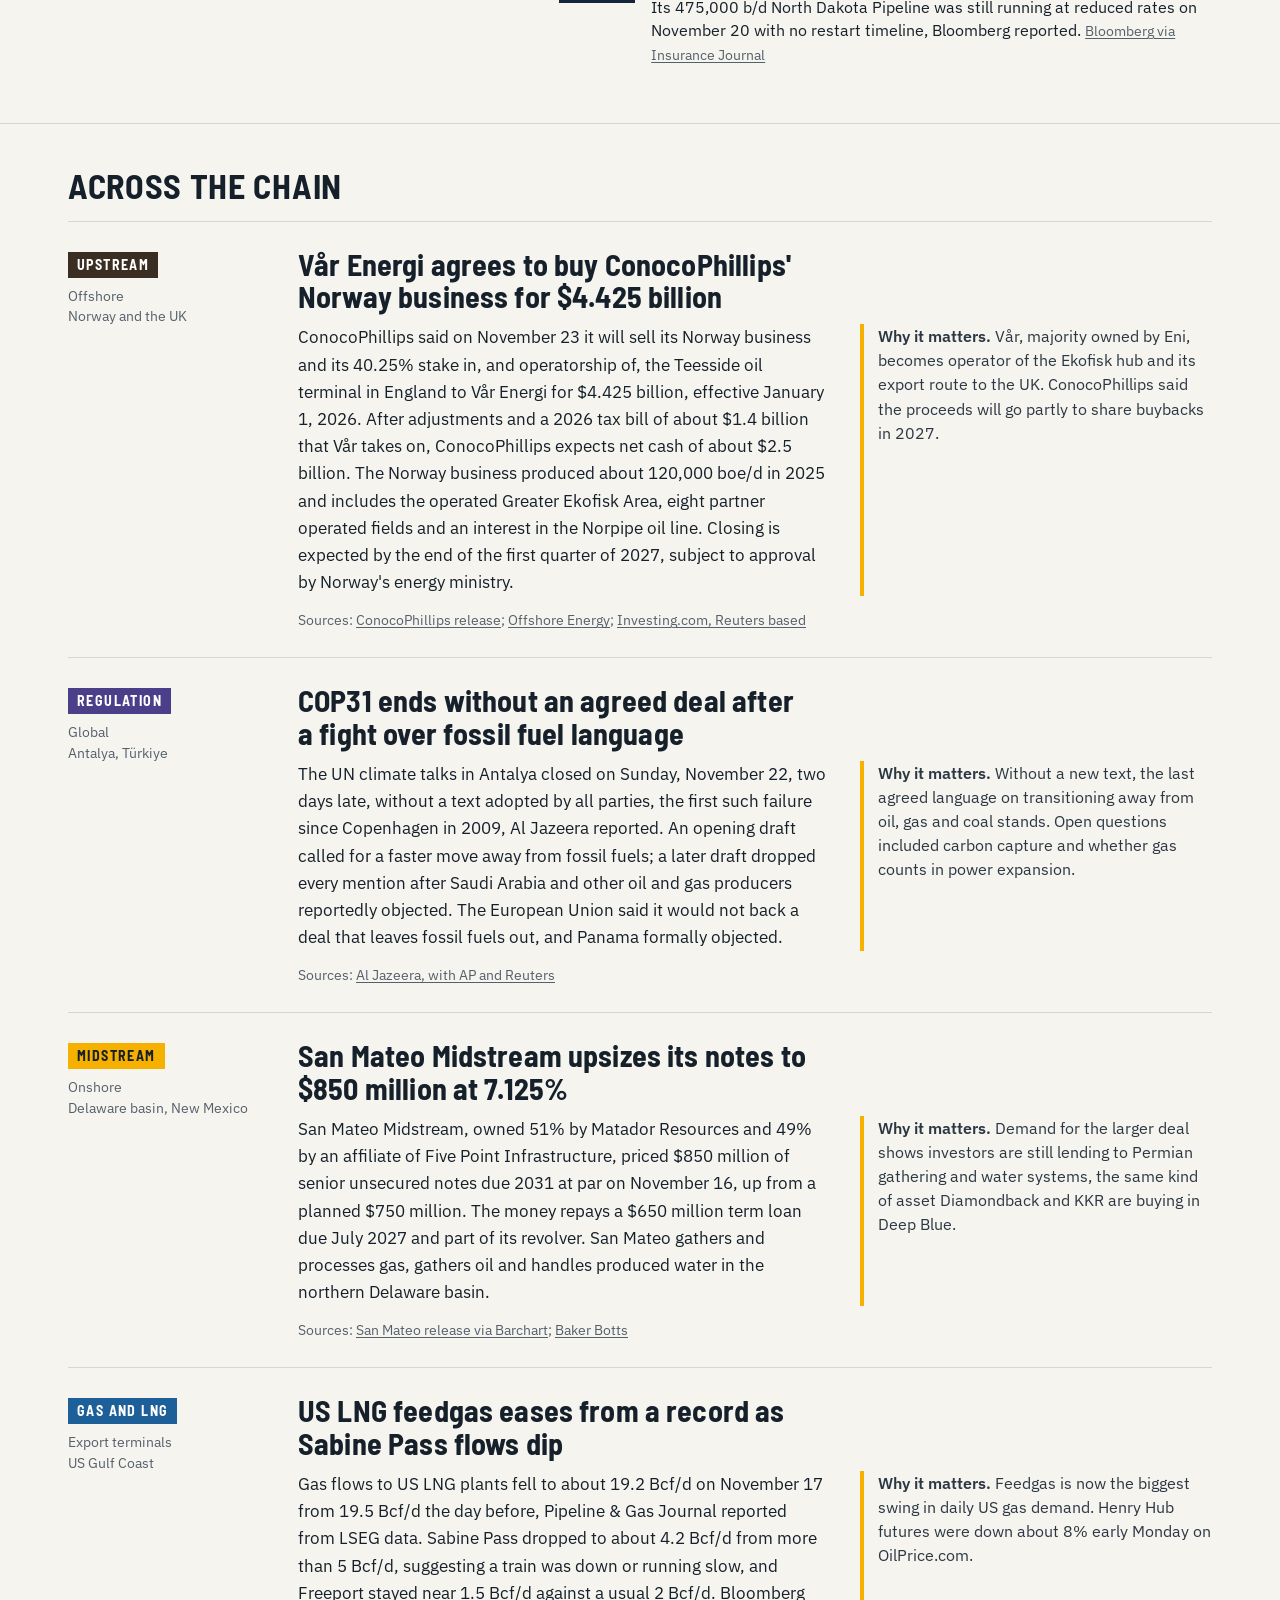
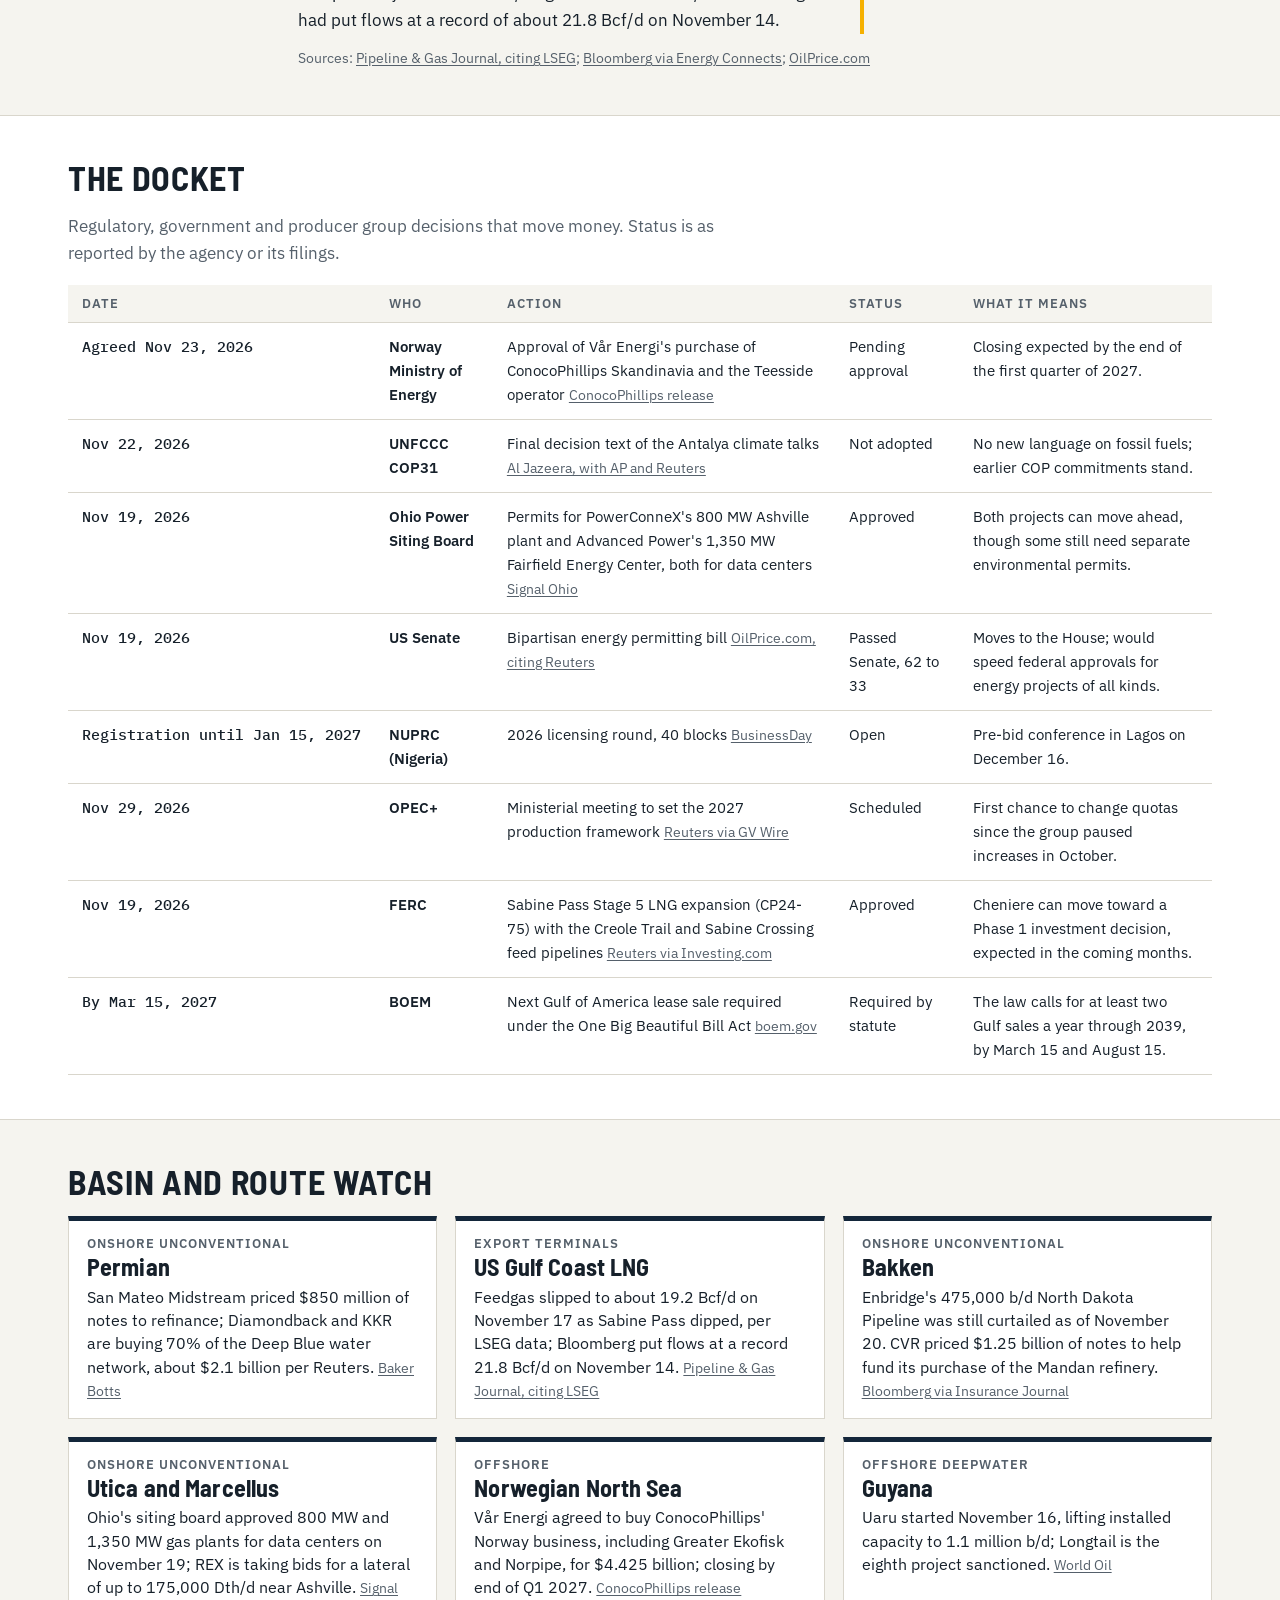
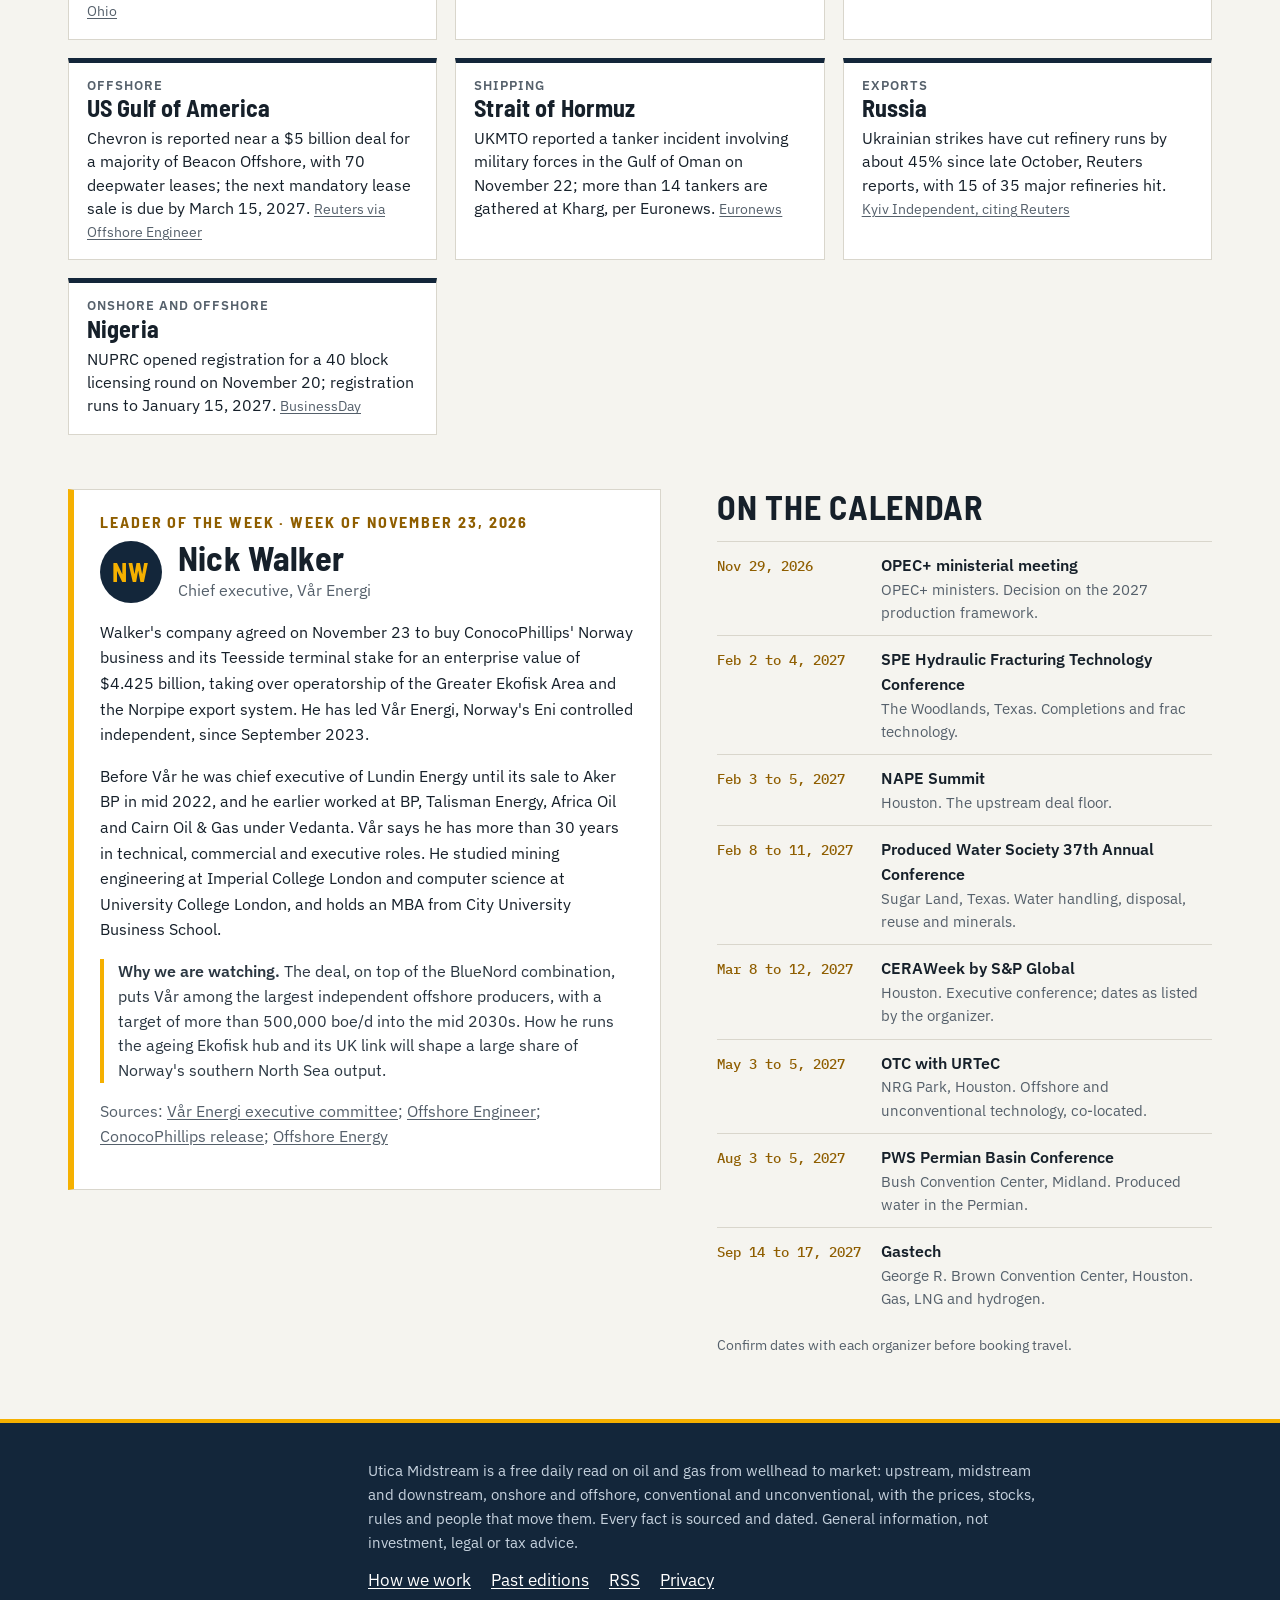
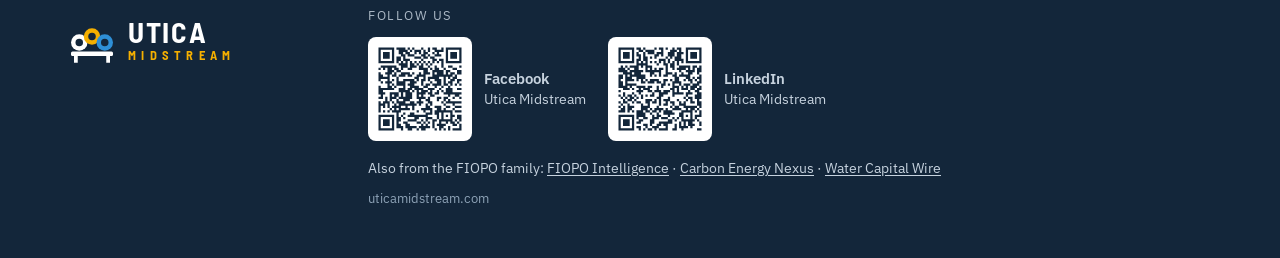
==== commit 9aa415da: "Edition 2026-11-23: add Monday market swing on the Huang news and data center names Co-Authored-By: " ====
--- a/index.html
+++ b/index.html
@@ -131,11 +131,11 @@
     <tbody><tr><th scope="row">S&amp;P 500</th><td class="r num">6,910.39</td><td class="r num dn">-3.7%</td></tr><tr><th scope="row">Dow Jones Industrial Average</th><td class="r num">48,147.33</td><td class="r num dn">-1.9%</td></tr><tr><th scope="row">Nasdaq Composite</th><td class="r num">22,617.73</td><td class="r num dn">-5.3%</td></tr></tbody>
    </table>
    <p class="src">Source: <a href="https://www.yakimaherald.com/news/nation_and_world/business/how-major-us-stock-indexes-fared-friday-11-20-2026/article_963ce6d2-85a3-5fd6-981d-e60b72a58fbb.html" rel="noopener">AP via Yakima Herald</a></p>
-   <p class="read">An AI led selloff dragged the S&amp;P 500 down 3.7% on Friday and into a correction, more than 10% below its October 6 record. It lost 8.6% for the week, its worst week in more than 18 months, and the Nasdaq fell 10% for the week and is now down 2.7% for the year. <a href="https://www.yakimaherald.com/news/nation_and_world/business/how-major-us-stock-indexes-fared-friday-11-20-2026/article_963ce6d2-85a3-5fd6-981d-e60b72a58fbb.html" rel="noopener">AP via Yakima Herald</a></p>
+   <p class="read">An AI led selloff dragged the S&amp;P 500 down 3.7% on Friday and into a correction, and the Nasdaq lost 5.3%. Futures bounced early Monday, with S&amp;P 500 futures up about 2% after President Trump renewed his call to reinstate Jensen Huang as Nvidia&#39;s CEO, Yahoo Finance reported, with Nvidia up about 7% before the open. AP said the chipmaker had fallen more than 30% since the Huang scandal broke this month. For energy, the swing matters through data center demand: AP said Bloom Energy, whose fuel cells run on gas at data centers, fell sharply Friday with other AI buildout stocks. Oil stayed quiet, with Brent down 0.4% at $92.21 early Monday. <a href="https://www.click2houston.com/business/2026/11/23/us-futures-climb-and-asian-shares-mostly-decline-as-some-tech-stocks-fall/" rel="noopener">AP via Click2Houston</a></p>
   </div>
   <div>
    <h2 class="sh">Stocks in the news</h2>
-   <ul class="stocks"><li><span class="tick">COP</span><div><p class="sn"><b>ConocoPhillips</b> <span class="seg">Upstream</span></p><p>Agreed November 23 to sell its Norway business and its Teesside terminal stake to Vår Energi; expects about $2.5 billion in net cash, earmarked partly for 2027 buybacks. <a href="https://www.conocophillips.com/news-media/story/conocophillips-announces-agreement-to-sell-norway-business-and-teesside-asset-to-var-energi-2/" rel="noopener">ConocoPhillips release</a></p></div></li><li><span class="tick">VAR</span><div><p class="sn"><b>Vår Energi (Oslo)</b> <span class="seg">Upstream</span></p><p>Buyer of the ConocoPhillips Norway business at a $4.425 billion enterprise value; raised its fourth quarter dividend guidance to $450 million. <a href="https://www.investing.com/news/stock-market-news/var-energi-to-buy-conocophillips-norway-assets-in-443-bln-deal-93CH-5044458" rel="noopener">Investing.com, Reuters based</a></p></div></li><li><span class="tick">MTDR</span><div><p class="sn"><b>Matador Resources</b> <span class="seg">Upstream</span></p><p>Its 51% owned San Mateo Midstream priced $850 million of 7.125% notes due 2031 on November 16 to repay a term loan and part of its revolver. <a href="https://www.bakerbotts.com/news/2026/11/baker-botts-advises-san-mateo-midstream-in-upsized-$850-million-senior-notes-offering" rel="noopener">Baker Botts</a></p></div></li><li><span class="tick">CVI</span><div><p class="sn"><b>CVR Energy</b> <span class="seg">Downstream</span></p><p>Priced $1.25 billion of 9.25% secured notes due 2032 on November 19 to help fund its purchase of two Marathon refineries; closing of the notes is expected November 25. <a href="https://finviz.com/news/425643/cvr-energy-announces-pricing-of-125-billion-of-9250-senior-secured-notes-due-2032" rel="noopener">CVR Energy release via Business Wire</a></p></div></li><li><span class="tick">ENB</span><div><p class="sn"><b>Enbridge</b> <span class="seg">Midstream</span></p><p>Its 475,000 b/d North Dakota Pipeline was still running at reduced rates on November 20 with no restart timeline, Bloomberg reported. <a href="https://www.insurancejournal.com/news/midwest/2026/11/20/893327.htm" rel="noopener">Bloomberg via Insurance Journal</a></p></div></li></ul>
+   <ul class="stocks"><li><span class="tick">COP</span><div><p class="sn"><b>ConocoPhillips</b> <span class="seg">Upstream</span></p><p>Agreed November 23 to sell its Norway business and its Teesside terminal stake to Vår Energi; expects about $2.5 billion in net cash, earmarked partly for 2027 buybacks. <a href="https://www.conocophillips.com/news-media/story/conocophillips-announces-agreement-to-sell-norway-business-and-teesside-asset-to-var-energi-2/" rel="noopener">ConocoPhillips release</a></p></div></li><li><span class="tick">VAR</span><div><p class="sn"><b>Vår Energi (Oslo)</b> <span class="seg">Upstream</span></p><p>Buyer of the ConocoPhillips Norway business at a $4.425 billion enterprise value; raised its fourth quarter dividend guidance to $450 million. <a href="https://www.investing.com/news/stock-market-news/var-energi-to-buy-conocophillips-norway-assets-in-443-bln-deal-93CH-5044458" rel="noopener">Investing.com, Reuters based</a></p></div></li><li><span class="tick">BE</span><div><p class="sn"><b>Bloom Energy</b> <span class="seg">Power and data centers</span></p><p>Fell sharply Friday with other AI buildout names during the selloff tied to Nvidia, AP reported; Monday futures pointed to a rebound after Trump&#39;s call to bring back Jensen Huang. <a href="https://www.click2houston.com/business/2026/11/23/us-futures-climb-and-asian-shares-mostly-decline-as-some-tech-stocks-fall/" rel="noopener">AP via Click2Houston</a></p></div></li><li><span class="tick">NVDA</span><div><p class="sn"><b>Nvidia</b> <span class="seg">Data center demand</span></p><p>Not an energy stock, but it sets the tone for data center power and gas demand. It rose about 7% before Monday&#39;s open after President Trump renewed his call to reinstate Jensen Huang as CEO. <a href="https://finance.yahoo.com/markets/live/stock-market-today-monday-november-23-dow-sp-500-nasdaq-091118583.html" rel="noopener">Yahoo Finance live</a></p></div></li><li><span class="tick">MTDR</span><div><p class="sn"><b>Matador Resources</b> <span class="seg">Upstream</span></p><p>Its 51% owned San Mateo Midstream priced $850 million of 7.125% notes due 2031 on November 16 to repay a term loan and part of its revolver. <a href="https://www.bakerbotts.com/news/2026/11/baker-botts-advises-san-mateo-midstream-in-upsized-$850-million-senior-notes-offering" rel="noopener">Baker Botts</a></p></div></li><li><span class="tick">CVI</span><div><p class="sn"><b>CVR Energy</b> <span class="seg">Downstream</span></p><p>Priced $1.25 billion of 9.25% secured notes due 2032 on November 19 to help fund its purchase of two Marathon refineries; closing of the notes is expected November 25. <a href="https://finviz.com/news/425643/cvr-energy-announces-pricing-of-125-billion-of-9250-senior-secured-notes-due-2032" rel="noopener">CVR Energy release via Business Wire</a></p></div></li><li><span class="tick">ENB</span><div><p class="sn"><b>Enbridge</b> <span class="seg">Midstream</span></p><p>Its 475,000 b/d North Dakota Pipeline was still running at reduced rates on November 20 with no restart timeline, Bloomberg reported. <a href="https://www.insurancejournal.com/news/midwest/2026/11/20/893327.htm" rel="noopener">Bloomberg via Insurance Journal</a></p></div></li></ul>
   </div>
  </div>
 </section>
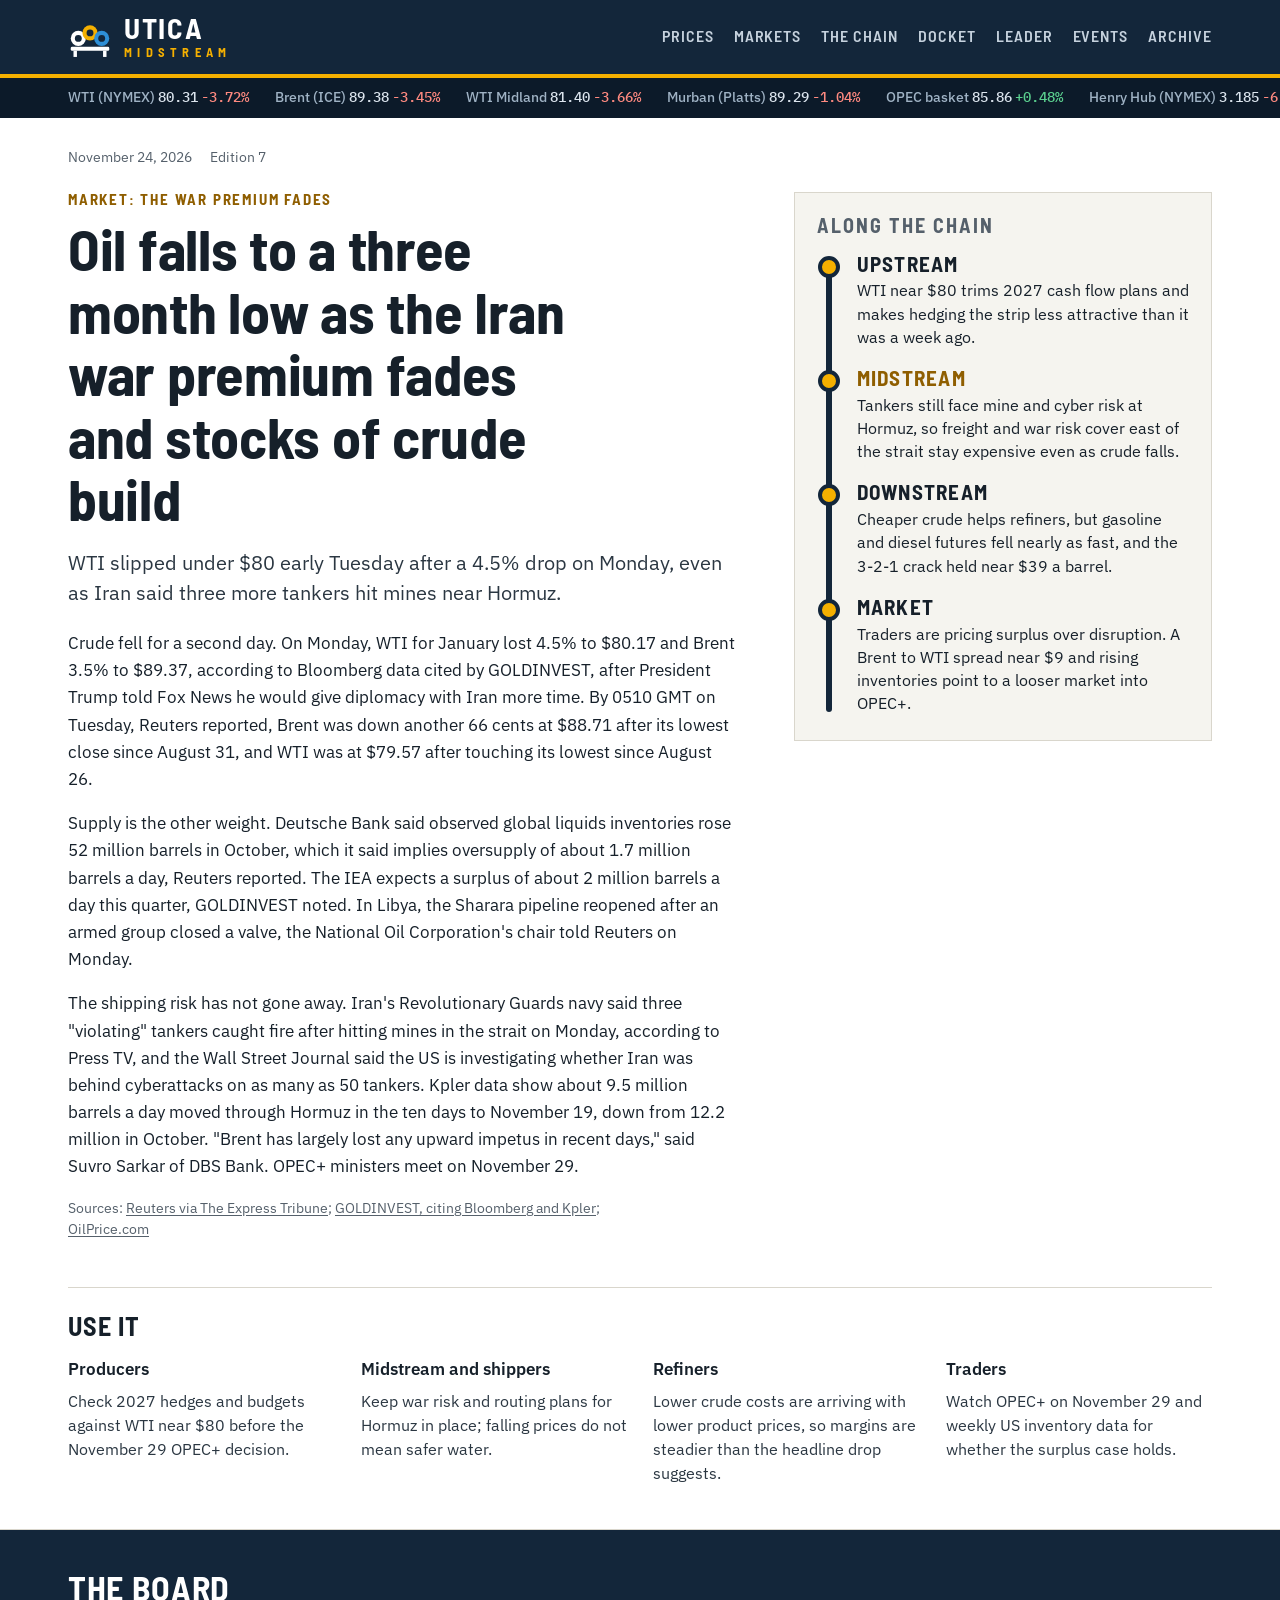
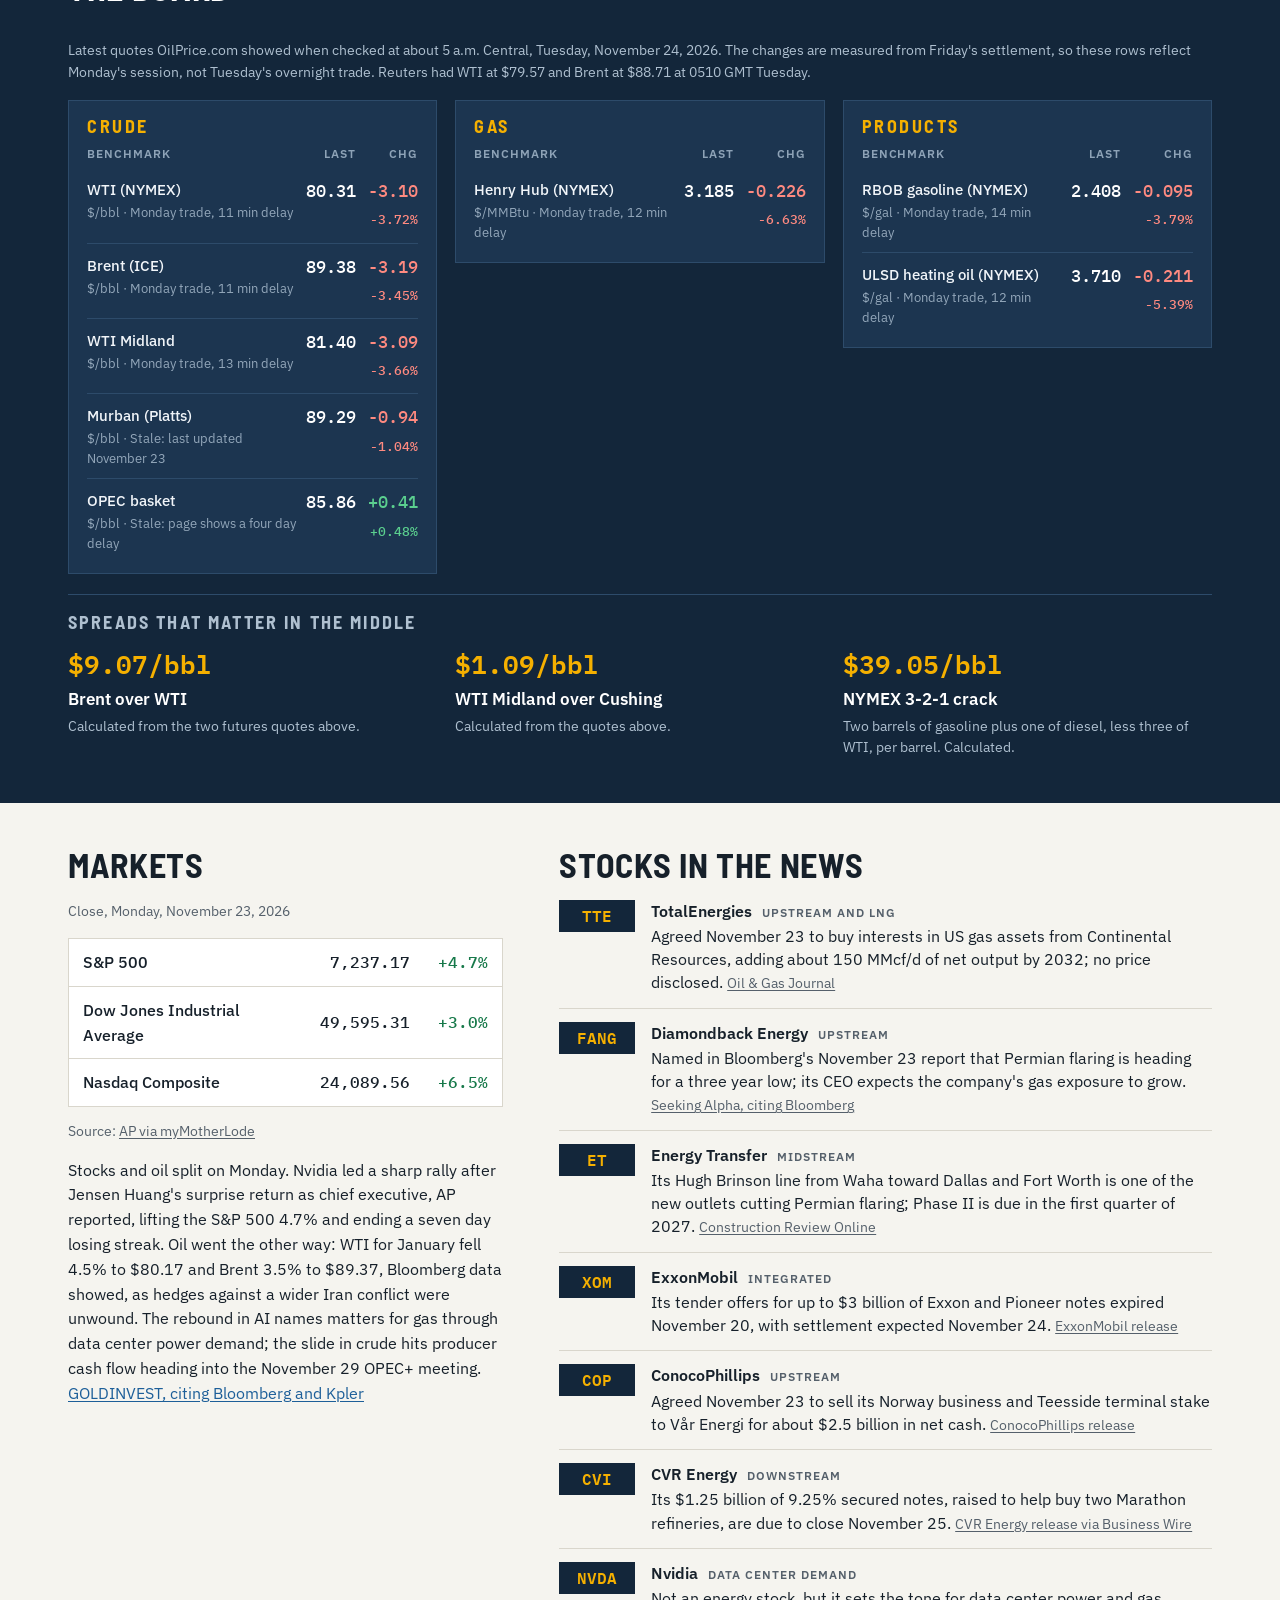
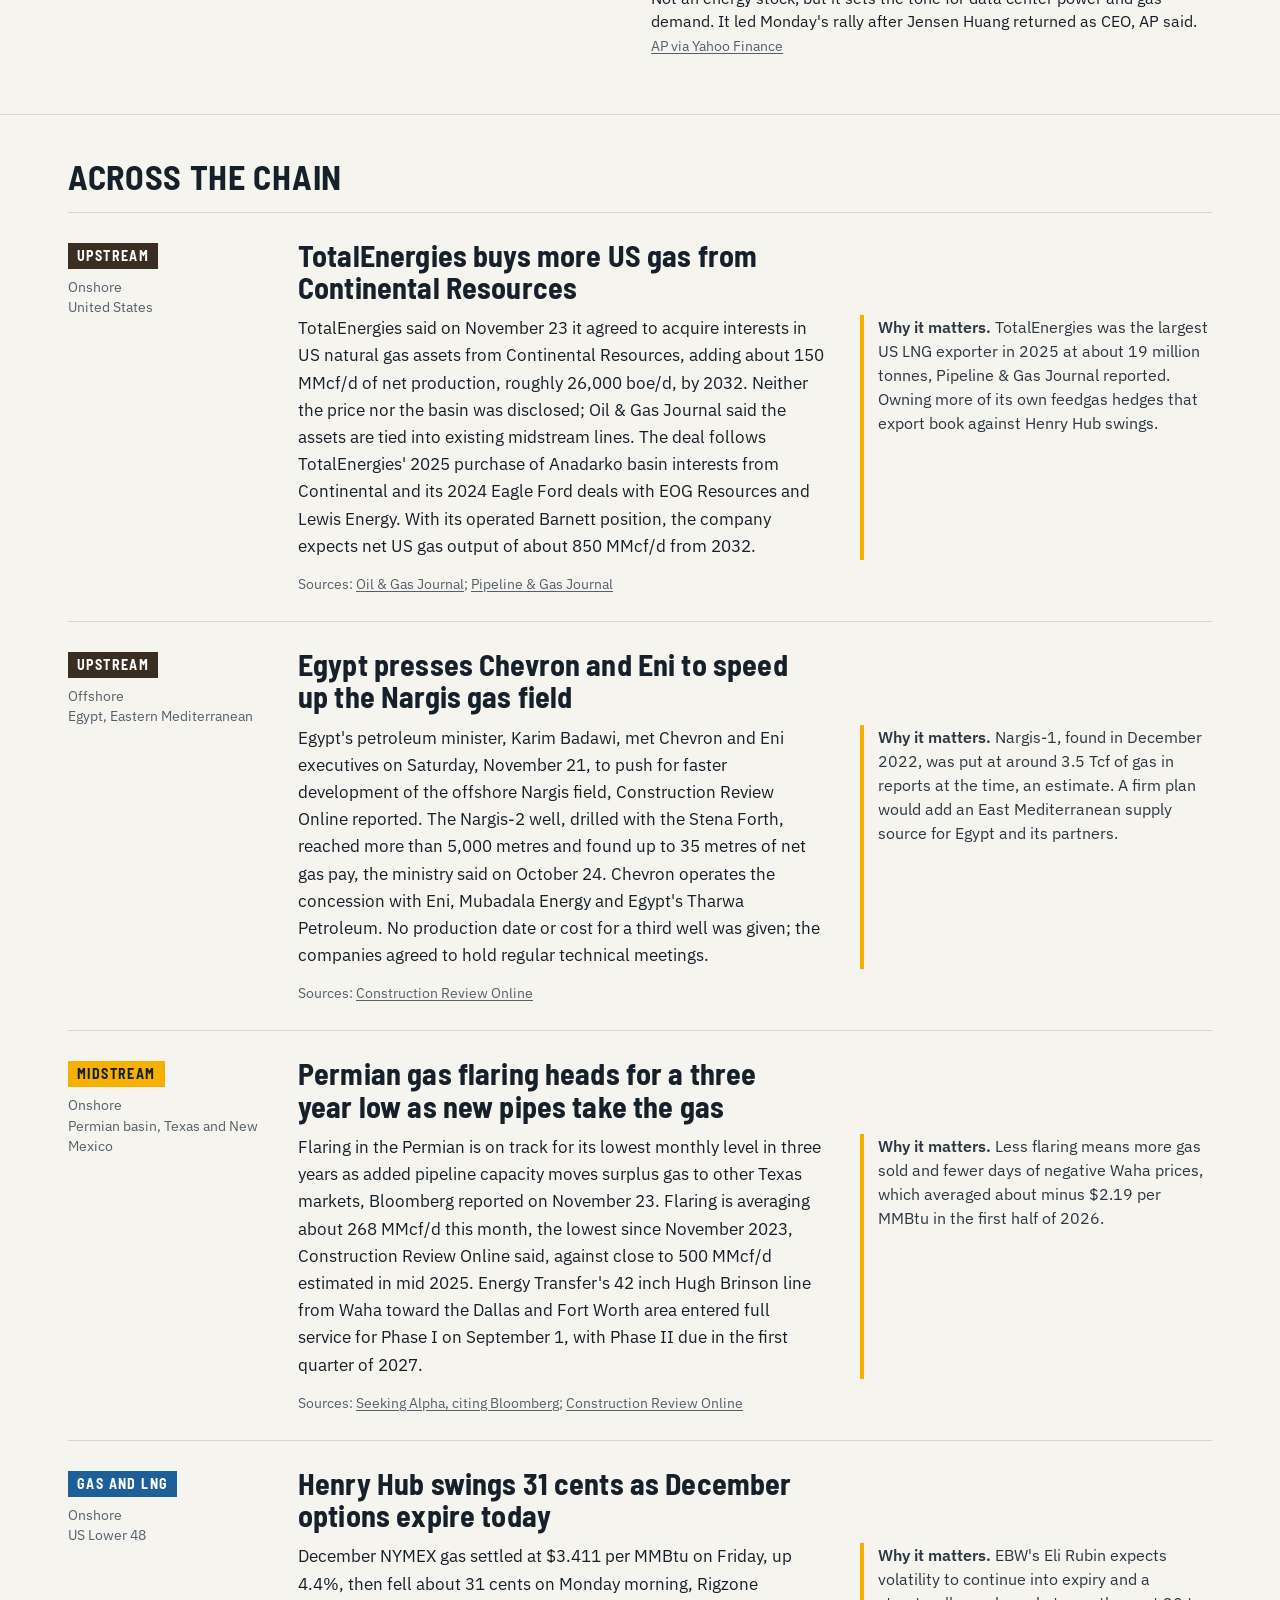
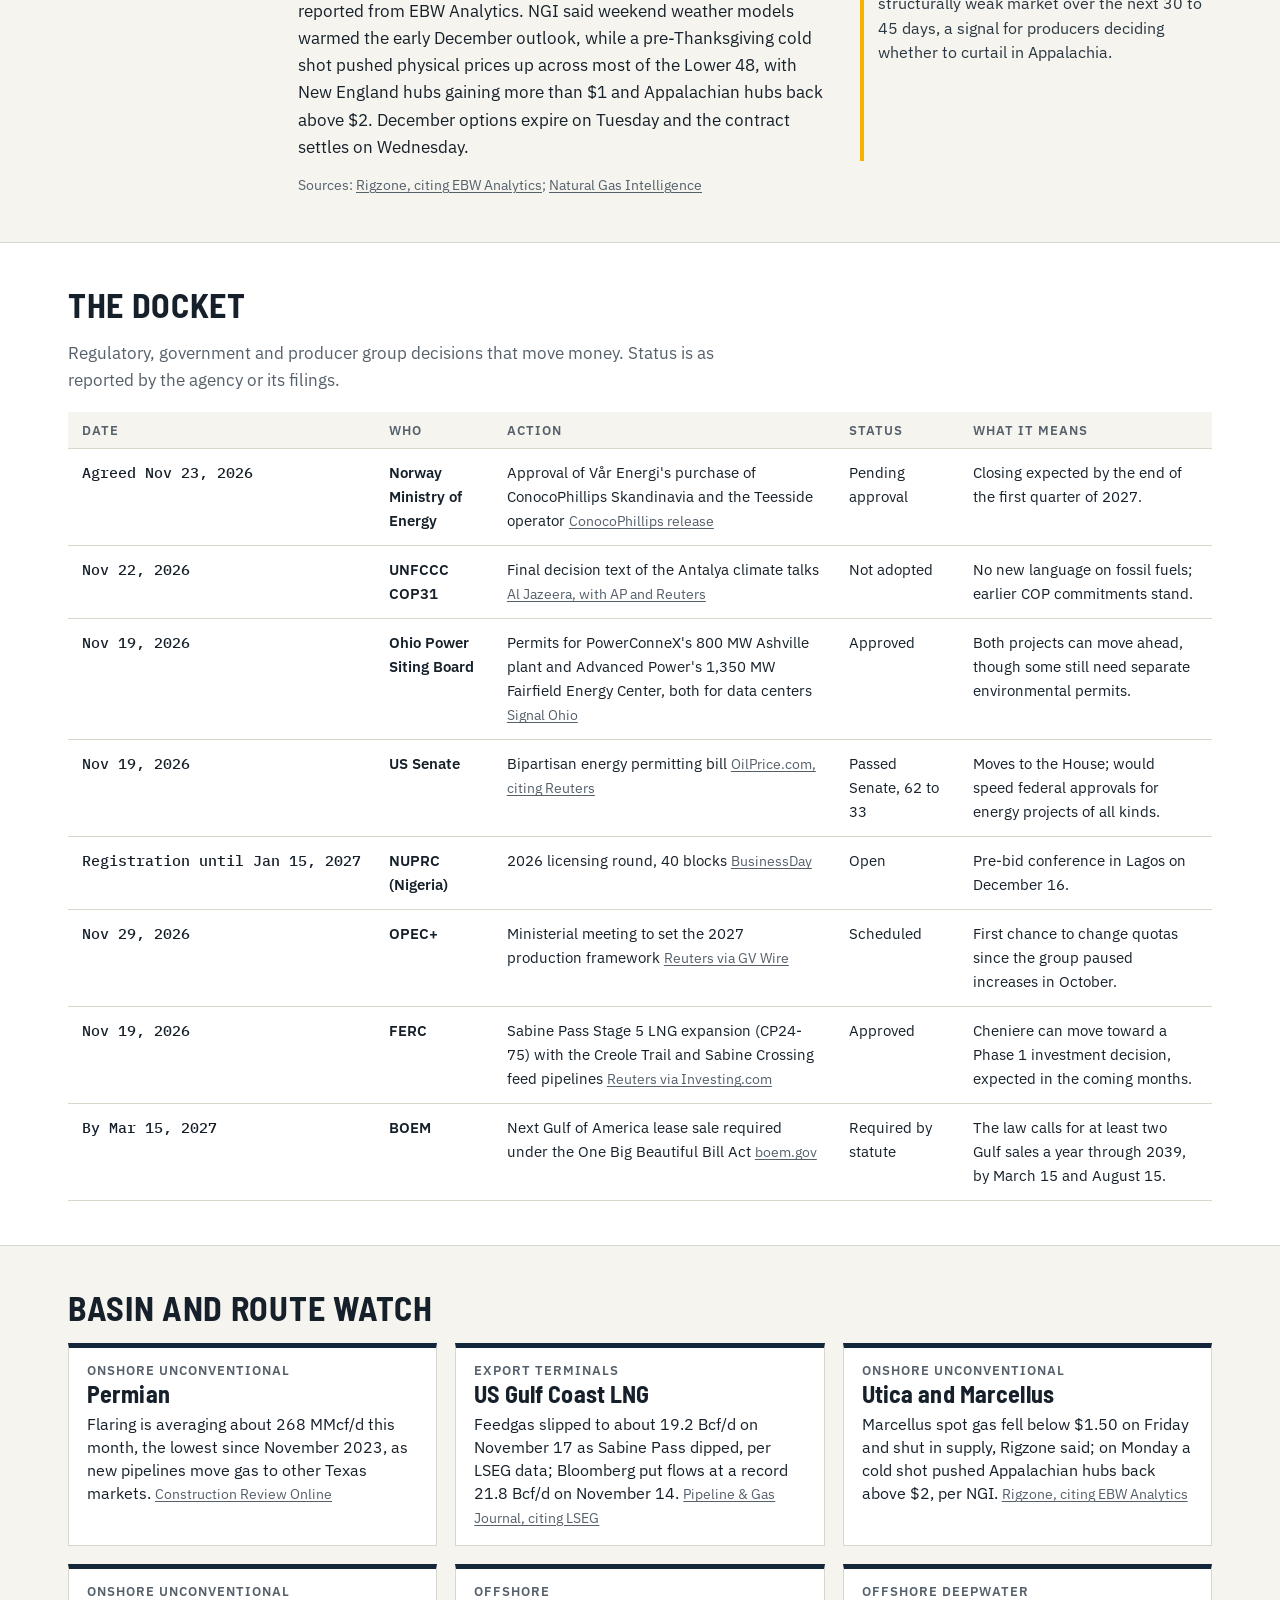
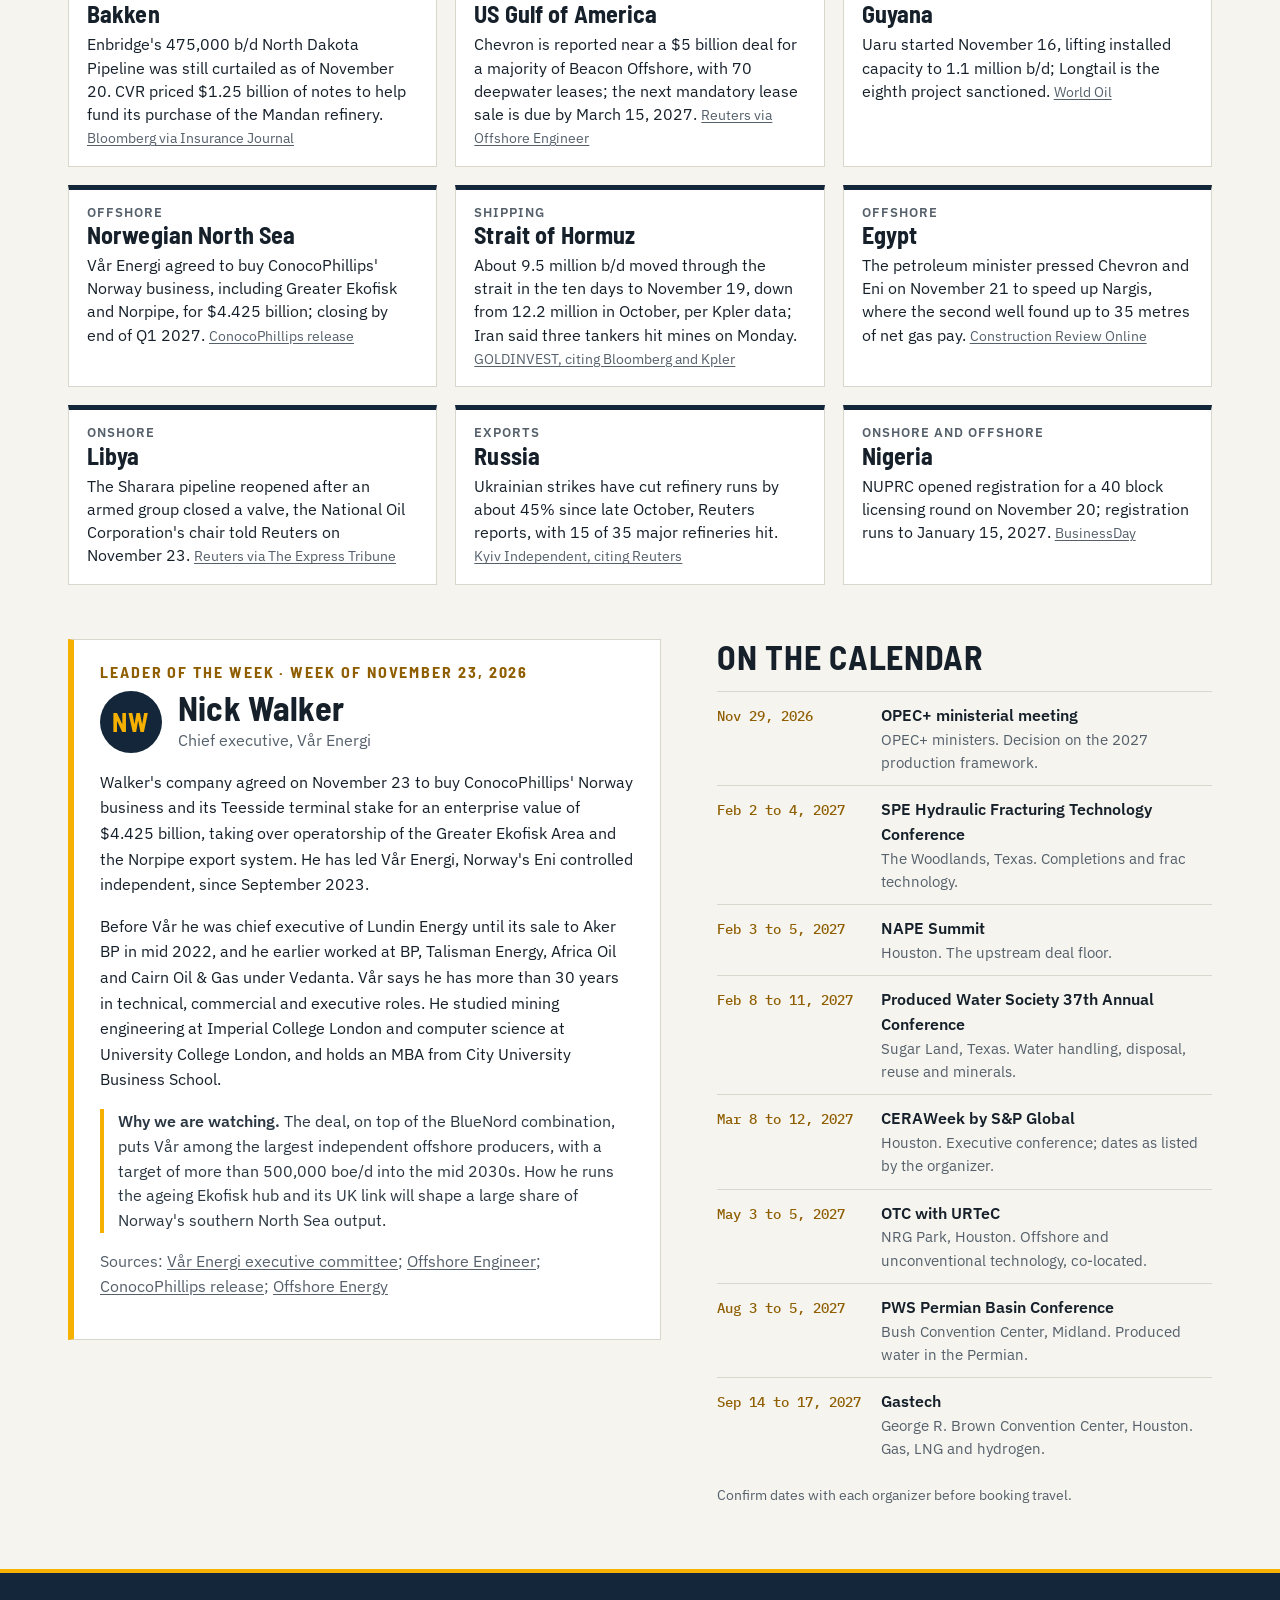
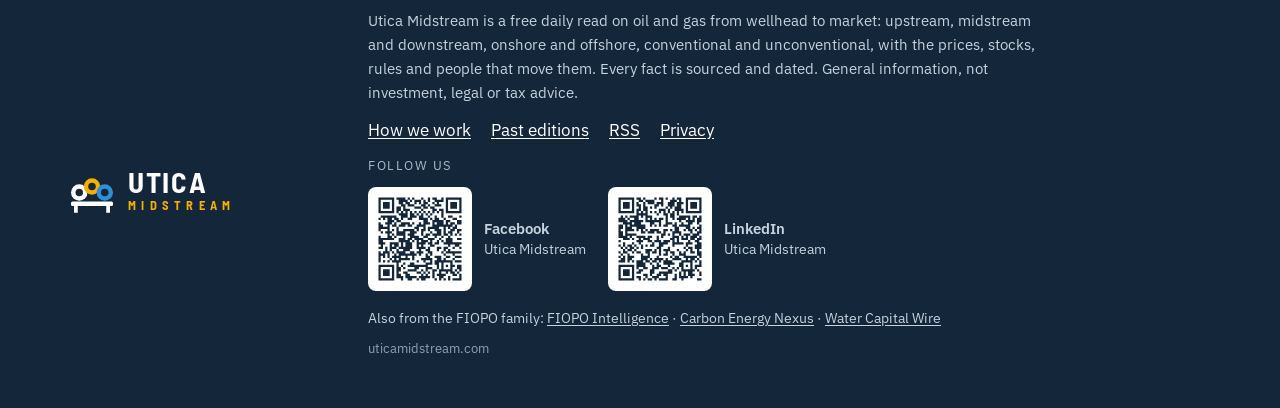
==== commit 653011a6: "Edition 2026-11-24: oil falls to a three month low as the war premium fades Co-Authored-By: Claude O" ====
--- a/index.html
+++ b/index.html
@@ -6,7 +6,7 @@
 <meta http-equiv="Content-Security-Policy" content="default-src 'self'; script-src 'self'; style-src 'self' 'unsafe-inline'; img-src 'self' data:; font-src 'self'; connect-src 'self'; object-src 'none'; base-uri 'self'; form-action 'self'; upgrade-insecure-requests">
 <meta name="referrer" content="strict-origin-when-cross-origin">
 <title>Utica Midstream: Daily Oil and Gas News, Prices and Midstream Intelligence</title>
-<meta name="description" content="Is Iran testing the US blockade? UKMTO reported a tanker incident involving military forces in the Gulf of Oman on Sunday, and Iranian media claimed two tankers hit mines east of Hormuz. Neither report is confirmed, and oil futures barely moved early Monday.">
+<meta name="description" content="$79.57. That was WTI early Tuesday, the lowest since late August, after crude lost 4.5% on Monday as Washington signaled more time for Iran diplomacy and inventory data pointed to a surplus.">
 <meta name="robots" content="index, follow, max-image-preview:large">
 <link rel="canonical" href="https://uticamidstream.com/">
 <meta name="google-site-verification" content="088mT8MW7YSvouSN46BnCaNXU6O1GncsoiYr1Zxl6-Y">
@@ -14,23 +14,23 @@
 <meta name="theme-color" content="#13263A">
 <meta property="og:type" content="article">
 <meta property="og:site_name" content="Utica Midstream">
-<meta property="og:title" content="A tanker incident at the US blockade line tests oil&#39;s calm as Iran stages tankers at Kharg">
-<meta property="og:description" content="Is Iran testing the US blockade? UKMTO reported a tanker incident involving military forces in the Gulf of Oman on Sunday, and Iranian media claimed two tankers hit mines east of Hormuz. Neither report is confirmed, and oil futures barely moved early Monday.">
+<meta property="og:title" content="Oil falls to a three month low as the Iran war premium fades and stocks of crude build">
+<meta property="og:description" content="$79.57. That was WTI early Tuesday, the lowest since late August, after crude lost 4.5% on Monday as Washington signaled more time for Iran diplomacy and inventory data pointed to a surplus.">
 <meta property="og:url" content="https://uticamidstream.com/">
-<meta property="og:image" content="https://uticamidstream.com/social/2026-11-23.png">
+<meta property="og:image" content="https://uticamidstream.com/social/2026-11-24.png">
 <meta property="og:image:width" content="1080"><meta property="og:image:height" content="1350">
-<meta property="article:published_time" content="2026-11-23T04:48:00-06:00">
+<meta property="article:published_time" content="2026-11-24T04:48:00-06:00">
 <meta name="twitter:card" content="summary_large_image">
-<meta name="twitter:title" content="A tanker incident at the US blockade line tests oil&#39;s calm as Iran stages tankers at Kharg">
-<meta name="twitter:description" content="Is Iran testing the US blockade? UKMTO reported a tanker incident involving military forces in the Gulf of Oman on Sunday, and Iranian media claimed two tankers hit mines east of Hormuz. Neither report is confirmed, and oil futures barely moved early Monday.">
-<meta name="twitter:image" content="https://uticamidstream.com/social/2026-11-23.png">
+<meta name="twitter:title" content="Oil falls to a three month low as the Iran war premium fades and stocks of crude build">
+<meta name="twitter:description" content="$79.57. That was WTI early Tuesday, the lowest since late August, after crude lost 4.5% on Monday as Washington signaled more time for Iran diplomacy and inventory data pointed to a surplus.">
+<meta name="twitter:image" content="https://uticamidstream.com/social/2026-11-24.png">
 <link rel="icon" type="image/svg+xml" href="brand/um-icon.svg">
 <link rel="apple-touch-icon" href="brand/um-icon-180.png">
 <link rel="alternate" type="application/rss+xml" title="Utica Midstream" href="feed.xml">
 <link rel="preload" href="assets/fonts/barlow-semi-condensed-latin-700-normal.woff2" as="font" type="font/woff2" crossorigin>
 <link rel="stylesheet" href="assets/style.css?v=01a7a954">
 
-<script type="application/ld+json">{"@context": "https://schema.org", "@graph": [{"@type": "NewsMediaOrganization", "@id": "https://uticamidstream.com/#org", "name": "Utica Midstream", "url": "https://uticamidstream.com/", "logo": {"@type": "ImageObject", "url": "https://uticamidstream.com/brand/um-icon-512.png", "width": 512, "height": 512}, "description": "A free daily read on oil and gas from wellhead to market: prices, stocks, pipelines, policy, projects and people, with every fact sourced and dated.", "sameAs": ["https://www.facebook.com/profile.php?id=61596931970525", "https://www.linkedin.com/company/uticamidstream/"]}, {"@type": "NewsArticle", "@id": "https://uticamidstream.com/#article", "headline": "A tanker incident at the US blockade line tests oil's calm as Iran stages tankers at Kharg", "description": "Is Iran testing the US blockade? UKMTO reported a tanker incident involving military forces in the Gulf of Oman on Sunday, and Iranian media claimed two tankers hit mines east of Hormuz. Neither report is confirmed, and oil futures barely moved early Monday.", "url": "https://uticamidstream.com/", "mainEntityOfPage": "https://uticamidstream.com/", "image": ["https://uticamidstream.com/social/2026-11-23.png"], "datePublished": "2026-11-23T04:48:00-06:00", "dateModified": "2026-11-23T04:48:00-06:00", "inLanguage": "en-US", "isAccessibleForFree": true, "articleSection": ["Market: Hormuz and the blockade", "Upstream", "Regulation", "Midstream", "Gas and LNG"], "author": {"@id": "https://uticamidstream.com/#org"}, "publisher": {"@id": "https://uticamidstream.com/#org"}}, {"@type": "Person", "name": "Nick Walker", "jobTitle": "Chief executive, Vår Energi"}, {"@type": "WebSite", "@id": "https://uticamidstream.com/#site", "name": "Utica Midstream", "url": "https://uticamidstream.com/", "publisher": {"@id": "https://uticamidstream.com/#org"}, "inLanguage": "en-US"}]}</script>
+<script type="application/ld+json">{"@context": "https://schema.org", "@graph": [{"@type": "NewsMediaOrganization", "@id": "https://uticamidstream.com/#org", "name": "Utica Midstream", "url": "https://uticamidstream.com/", "logo": {"@type": "ImageObject", "url": "https://uticamidstream.com/brand/um-icon-512.png", "width": 512, "height": 512}, "description": "A free daily read on oil and gas from wellhead to market: prices, stocks, pipelines, policy, projects and people, with every fact sourced and dated.", "sameAs": ["https://www.facebook.com/profile.php?id=61596931970525", "https://www.linkedin.com/company/uticamidstream/"]}, {"@type": "NewsArticle", "@id": "https://uticamidstream.com/#article", "headline": "Oil falls to a three month low as the Iran war premium fades and stocks of crude build", "description": "$79.57. That was WTI early Tuesday, the lowest since late August, after crude lost 4.5% on Monday as Washington signaled more time for Iran diplomacy and inventory data pointed to a surplus.", "url": "https://uticamidstream.com/", "mainEntityOfPage": "https://uticamidstream.com/", "image": ["https://uticamidstream.com/social/2026-11-24.png"], "datePublished": "2026-11-24T04:48:00-06:00", "dateModified": "2026-11-24T04:48:00-06:00", "inLanguage": "en-US", "isAccessibleForFree": true, "articleSection": ["Market: the war premium fades", "Upstream", "Upstream", "Midstream", "Gas and LNG"], "author": {"@id": "https://uticamidstream.com/#org"}, "publisher": {"@id": "https://uticamidstream.com/#org"}}, {"@type": "Person", "name": "Nick Walker", "jobTitle": "Chief executive, Vår Energi"}, {"@type": "WebSite", "@id": "https://uticamidstream.com/#site", "name": "Utica Midstream", "url": "https://uticamidstream.com/", "publisher": {"@id": "https://uticamidstream.com/#org"}, "inLanguage": "en-US"}]}</script>
 </head>
 <body>
 <a class="skip" href="#main">Skip to content</a>
@@ -49,52 +49,52 @@
  </div>
 </header>
 <div class="tape" id="prices-tape" aria-label="Price tape">
- <div class="wrap tape-in"><span class="tk"><b>WTI (NYMEX)</b> <span class="num">83.15</span> <span class="num dn">-0.31%</span></span><span class="tk"><b>Brent (ICE)</b> <span class="num">91.98</span> <span class="num dn">-0.64%</span></span><span class="tk"><b>WTI Midland</b> <span class="num">84.25</span> <span class="num dn">-0.28%</span></span><span class="tk"><b>Murban (Platts)</b> <span class="num">90.23</span> <span class="num dn">-1.40%</span></span><span class="tk"><b>OPEC basket</b> <span class="num">85.86</span> <span class="num up">+0.48%</span></span><span class="tk"><b>Henry Hub (NYMEX)</b> <span class="num">3.128</span> <span class="num dn">-8.30%</span></span><span class="tk"><b>RBOB gasoline (NYMEX)</b> <span class="num">2.486</span> <span class="num dn">-0.65%</span></span><span class="tk"><b>ULSD heating oil (NYMEX)</b> <span class="num">3.926</span> <span class="num up">+0.12%</span></span></div>
+ <div class="wrap tape-in"><span class="tk"><b>WTI (NYMEX)</b> <span class="num">80.31</span> <span class="num dn">-3.72%</span></span><span class="tk"><b>Brent (ICE)</b> <span class="num">89.38</span> <span class="num dn">-3.45%</span></span><span class="tk"><b>WTI Midland</b> <span class="num">81.40</span> <span class="num dn">-3.66%</span></span><span class="tk"><b>Murban (Platts)</b> <span class="num">89.29</span> <span class="num dn">-1.04%</span></span><span class="tk"><b>OPEC basket</b> <span class="num">85.86</span> <span class="num up">+0.48%</span></span><span class="tk"><b>Henry Hub (NYMEX)</b> <span class="num">3.185</span> <span class="num dn">-6.63%</span></span><span class="tk"><b>RBOB gasoline (NYMEX)</b> <span class="num">2.408</span> <span class="num dn">-3.79%</span></span><span class="tk"><b>ULSD heating oil (NYMEX)</b> <span class="num">3.710</span> <span class="num dn">-5.39%</span></span></div>
 </div>
 <main id="main">
 <section class="lead">
  <div class="wrap">
-  <p class="dateline">November 23, 2026<span>Edition 6</span></p>
+  <p class="dateline">November 24, 2026<span>Edition 7</span></p>
   <div class="lead-grid">
    <article class="lead-story">
-    <p class="kick">Market: Hormuz and the blockade</p>
-    <h1>A tanker incident at the US blockade line tests oil&#39;s calm as Iran stages tankers at Kharg</h1>
-    <p class="dek">UKMTO reported a tanker incident involving military forces in the Gulf of Oman on Sunday. Futures barely moved early Monday, with Brent near $92.</p>
-    <p>UK Maritime Trade Operations said on Sunday, November 22, that a tanker was involved in an incident with military forces in the Gulf of Oman, near the line the US Navy is using for its blockade of Iranian ports, and that investigations are ongoing. No vessel was named. The same day Iranian state media, quoting the Revolutionary Guard navy, said two tankers hit sea mines north of Ghanem Island, east of Hormuz. ABC News said it was not confirmed whether the reports describe the same event.</p><p>The incident follows days of talk in Tehran about breaking the blockade. Satellite images and tracking data show more than 14 tankers gathered around Kharg Island, Euronews reported, and Iran&#39;s deputy foreign minister called the blockade an act of war on Saturday, the day the US military marked 130 days of it. TankerTrackers said a tanker shown sailing through Hormuz on public tracking data was a spoof. On Monday Iran&#39;s foreign ministry spokesman said shipping could be restored quickly if the US lifts sanctions and the blockade and meets the terms of the June memorandum. Bahrain said an Iranian attack on Saturday started a fire at an industrial site in Sitra.</p><p>Traders so far are treating the reports as noise. OilPrice.com showed WTI at $83.15 and Brent at $91.98 shortly before 5 a.m. Central on Monday, both slightly lower on the day. The strait normally carries about a quarter of world seaborne oil trade, according to Euronews, and OPEC+ ministers meet on November 29 to set the 2027 framework.</p>
-    <p class="src">Sources: <a href="https://www.euronews.com/2026/11/22/tanker-incident-involving-military-forces-reported-in-strait-of-hormuz" rel="noopener">Euronews</a>; <a href="https://abcnews.com/International/live-updates/iran-live-updates-tehran-strait-hormuz-safe-demands/?id=138369648" rel="noopener">ABC News</a>; <a href="https://www.euronews.com/2026/11/22/tracking-site-says-iranian-tanker-reportedly-sailing-through-strait-of-hormuz-does-not-exi" rel="noopener">Euronews</a>; <a href="https://www.foxnews.com/world/trump-dares-iran-breach-us-port-blockade-tehran-reportedly-readies-14-oil-tankers" rel="noopener">Fox News</a>; <a href="https://oilprice.com/" rel="noopener">OilPrice.com</a></p>
+    <p class="kick">Market: the war premium fades</p>
+    <h1>Oil falls to a three month low as the Iran war premium fades and stocks of crude build</h1>
+    <p class="dek">WTI slipped under $80 early Tuesday after a 4.5% drop on Monday, even as Iran said three more tankers hit mines near Hormuz.</p>
+    <p>Crude fell for a second day. On Monday, WTI for January lost 4.5% to $80.17 and Brent 3.5% to $89.37, according to Bloomberg data cited by GOLDINVEST, after President Trump told Fox News he would give diplomacy with Iran more time. By 0510 GMT on Tuesday, Reuters reported, Brent was down another 66 cents at $88.71 after its lowest close since August 31, and WTI was at $79.57 after touching its lowest since August 26.</p><p>Supply is the other weight. Deutsche Bank said observed global liquids inventories rose 52 million barrels in October, which it said implies oversupply of about 1.7 million barrels a day, Reuters reported. The IEA expects a surplus of about 2 million barrels a day this quarter, GOLDINVEST noted. In Libya, the Sharara pipeline reopened after an armed group closed a valve, the National Oil Corporation&#39;s chair told Reuters on Monday.</p><p>The shipping risk has not gone away. Iran&#39;s Revolutionary Guards navy said three &#34;violating&#34; tankers caught fire after hitting mines in the strait on Monday, according to Press TV, and the Wall Street Journal said the US is investigating whether Iran was behind cyberattacks on as many as 50 tankers. Kpler data show about 9.5 million barrels a day moved through Hormuz in the ten days to November 19, down from 12.2 million in October. &#34;Brent has largely lost any upward impetus in recent days,&#34; said Suvro Sarkar of DBS Bank. OPEC+ ministers meet on November 29.</p>
+    <p class="src">Sources: <a href="https://tribune.com.pk/story/2642028/oil-prices-near-three-month-lows-as-rising-supply-offsets-hormuz-threat" rel="noopener">Reuters via The Express Tribune</a>; <a href="https://goldinvest.de/en/oil-price-slips-below-89-dollars-ahead-of-opec-meeting-as-war-premium-fades" rel="noopener">GOLDINVEST, citing Bloomberg and Kpler</a>; <a href="https://oilprice.com/oil-price-charts/" rel="noopener">OilPrice.com</a></p>
    </article>
    <aside class="flowline" aria-label="How this story moves along the value chain">
     <h2>Along the chain</h2>
     <ol>
      
-     <li class="st st-upstream on"><span class="node" aria-hidden="true"></span><h3>Upstream</h3><p>Gulf producers outside Iran still face attacks on energy sites; Bahrain&#39;s Sitra fire on Saturday is the latest.</p></li>
-     
-     <li class="st st-midstream on"><span class="node" aria-hidden="true"></span><h3>Midstream</h3><p>Tankers and insurers carry the risk. A convoy test or a confirmed interdiction would reprice freight and war risk cover east of Hormuz.</p></li>
-     
-     <li class="st st-downstream on"><span class="node" aria-hidden="true"></span><h3>Downstream</h3><p>Refiners that rely on Gulf crude and products watch for any disruption to loadings outside Iran, not just Iranian barrels.</p></li>
-     
-     <li class="st st-market on"><span class="node" aria-hidden="true"></span><h3>Market</h3><p>Brent near $92 and a Brent to WTI spread under $9 show little premium for the incident so far.</p></li>
+     <li class="st st-upstream on"><span class="node" aria-hidden="true"></span><h3>Upstream</h3><p>WTI near $80 trims 2027 cash flow plans and makes hedging the strip less attractive than it was a week ago.</p></li>
+     
+     <li class="st st-midstream on"><span class="node" aria-hidden="true"></span><h3>Midstream</h3><p>Tankers still face mine and cyber risk at Hormuz, so freight and war risk cover east of the strait stay expensive even as crude falls.</p></li>
+     
+     <li class="st st-downstream on"><span class="node" aria-hidden="true"></span><h3>Downstream</h3><p>Cheaper crude helps refiners, but gasoline and diesel futures fell nearly as fast, and the 3-2-1 crack held near $39 a barrel.</p></li>
+     
+     <li class="st st-market on"><span class="node" aria-hidden="true"></span><h3>Market</h3><p>Traders are pricing surplus over disruption. A Brent to WTI spread near $9 and rising inventories point to a looser market into OPEC+.</p></li>
      
     </ol>
    </aside>
   </div>
   <div class="use">
    <h2>Use it</h2>
-   <dl><div><dt>Producers</dt><dd>Treat the calm in futures as conditional. A confirmed seizure or a convoy attempt could move prices fast before the November 29 OPEC+ meeting.</dd></div><div><dt>Midstream and shippers</dt><dd>Check war risk terms and routing for any voyage east of Hormuz this week.</dd></div><div><dt>Refiners</dt><dd>Review supply plans for Gulf grades and keep options open on Atlantic basin barrels.</dd></div><div><dt>Traders</dt><dd>Watch UKMTO notices and US Central Command statements; so far the market is pricing unconfirmed claims at close to zero.</dd></div></dl>
+   <dl><div><dt>Producers</dt><dd>Check 2027 hedges and budgets against WTI near $80 before the November 29 OPEC+ decision.</dd></div><div><dt>Midstream and shippers</dt><dd>Keep war risk and routing plans for Hormuz in place; falling prices do not mean safer water.</dd></div><div><dt>Refiners</dt><dd>Lower crude costs are arriving with lower product prices, so margins are steadier than the headline drop suggests.</dd></div><div><dt>Traders</dt><dd>Watch OPEC+ on November 29 and weekly US inventory data for whether the surplus case holds.</dd></div></dl>
   </div>
  </div>
 </section>
 
 <section class="board" id="prices" aria-label="Commodity prices">
  <div class="wrap">
-  <div class="board-head"><h2 class="sh">The board</h2><p class="asof">Quotes shown on OilPrice.com at about 4:55 a.m. Central, Monday, November 23, 2026. Futures trade overnight; delays are as the page labels them</p></div>
+  <div class="board-head"><h2 class="sh">The board</h2><p class="asof">Latest quotes OilPrice.com showed when checked at about 5 a.m. Central, Tuesday, November 24, 2026. The changes are measured from Friday&#39;s settlement, so these rows reflect Monday&#39;s session, not Tuesday&#39;s overnight trade. Reuters had WTI at $79.57 and Brent at $88.71 at 0510 GMT Tuesday.</p></div>
   <div class="board-grid">
    
    <div class="panel">
     <h3>Crude</h3>
     <table>
      <thead><tr><th scope="col">Benchmark</th><th scope="col" class="r">Last</th><th scope="col" class="r">Chg</th></tr></thead>
-     <tbody><tr><th scope="row"><a href="https://oilprice.com/" rel="noopener">WTI (NYMEX)</a><span class="unit">$/bbl · Front month, 11 minute delay</span></th><td class="r num">83.15</td><td class="r num dn">-0.26<br><span class="pc">-0.31%</span></td></tr><tr><th scope="row"><a href="https://oilprice.com/" rel="noopener">Brent (ICE)</a><span class="unit">$/bbl · 11 minute delay</span></th><td class="r num">91.98</td><td class="r num dn">-0.59<br><span class="pc">-0.64%</span></td></tr><tr><th scope="row"><a href="https://oilprice.com/" rel="noopener">WTI Midland</a><span class="unit">$/bbl · Stale: about 3 hours old</span></th><td class="r num">84.25</td><td class="r num dn">-0.24<br><span class="pc">-0.28%</span></td></tr><tr><th scope="row"><a href="https://oilprice.com/" rel="noopener">Murban (Platts)</a><span class="unit">$/bbl · Stale: last updated November 20</span></th><td class="r num">90.23</td><td class="r num dn">-1.28<br><span class="pc">-1.40%</span></td></tr><tr><th scope="row"><a href="https://oilprice.com/" rel="noopener">OPEC basket</a><span class="unit">$/bbl · Stale: reference, about four days old</span></th><td class="r num">85.86</td><td class="r num up">+0.41<br><span class="pc">+0.48%</span></td></tr></tbody>
+     <tbody><tr><th scope="row"><a href="https://oilprice.com/oil-price-charts/" rel="noopener">WTI (NYMEX)</a><span class="unit">$/bbl · Monday trade, 11 min delay</span></th><td class="r num">80.31</td><td class="r num dn">-3.10<br><span class="pc">-3.72%</span></td></tr><tr><th scope="row"><a href="https://oilprice.com/oil-price-charts/" rel="noopener">Brent (ICE)</a><span class="unit">$/bbl · Monday trade, 11 min delay</span></th><td class="r num">89.38</td><td class="r num dn">-3.19<br><span class="pc">-3.45%</span></td></tr><tr><th scope="row"><a href="https://oilprice.com/oil-price-charts/" rel="noopener">WTI Midland</a><span class="unit">$/bbl · Monday trade, 13 min delay</span></th><td class="r num">81.40</td><td class="r num dn">-3.09<br><span class="pc">-3.66%</span></td></tr><tr><th scope="row"><a href="https://oilprice.com/oil-price-charts/" rel="noopener">Murban (Platts)</a><span class="unit">$/bbl · Stale: last updated November 23</span></th><td class="r num">89.29</td><td class="r num dn">-0.94<br><span class="pc">-1.04%</span></td></tr><tr><th scope="row"><a href="https://oilprice.com/oil-price-charts/" rel="noopener">OPEC basket</a><span class="unit">$/bbl · Stale: page shows a four day delay</span></th><td class="r num">85.86</td><td class="r num up">+0.41<br><span class="pc">+0.48%</span></td></tr></tbody>
     </table>
    </div>
    
@@ -102,7 +102,7 @@
     <h3>Gas</h3>
     <table>
      <thead><tr><th scope="col">Benchmark</th><th scope="col" class="r">Last</th><th scope="col" class="r">Chg</th></tr></thead>
-     <tbody><tr><th scope="row"><a href="https://oilprice.com/" rel="noopener">Henry Hub (NYMEX)</a><span class="unit">$/MMBtu · Front month, 11 minute delay</span></th><td class="r num">3.128</td><td class="r num dn">-0.283<br><span class="pc">-8.30%</span></td></tr></tbody>
+     <tbody><tr><th scope="row"><a href="https://oilprice.com/oil-price-charts/" rel="noopener">Henry Hub (NYMEX)</a><span class="unit">$/MMBtu · Monday trade, 12 min delay</span></th><td class="r num">3.185</td><td class="r num dn">-0.226<br><span class="pc">-6.63%</span></td></tr></tbody>
     </table>
    </div>
    
@@ -110,14 +110,14 @@
     <h3>Products</h3>
     <table>
      <thead><tr><th scope="col">Benchmark</th><th scope="col" class="r">Last</th><th scope="col" class="r">Chg</th></tr></thead>
-     <tbody><tr><th scope="row"><a href="https://oilprice.com/" rel="noopener">RBOB gasoline (NYMEX)</a><span class="unit">$/gal · 13 minute delay</span></th><td class="r num">2.486</td><td class="r num dn">-0.016<br><span class="pc">-0.65%</span></td></tr><tr><th scope="row"><a href="https://oilprice.com/" rel="noopener">ULSD heating oil (NYMEX)</a><span class="unit">$/gal · 11 minute delay</span></th><td class="r num">3.926</td><td class="r num up">+0.005<br><span class="pc">+0.12%</span></td></tr></tbody>
+     <tbody><tr><th scope="row"><a href="https://oilprice.com/oil-price-charts/" rel="noopener">RBOB gasoline (NYMEX)</a><span class="unit">$/gal · Monday trade, 14 min delay</span></th><td class="r num">2.408</td><td class="r num dn">-0.095<br><span class="pc">-3.79%</span></td></tr><tr><th scope="row"><a href="https://oilprice.com/oil-price-charts/" rel="noopener">ULSD heating oil (NYMEX)</a><span class="unit">$/gal · Monday trade, 12 min delay</span></th><td class="r num">3.710</td><td class="r num dn">-0.211<br><span class="pc">-5.39%</span></td></tr></tbody>
     </table>
    </div>
    
   </div>
   <div class="spreads">
    <h3>Spreads that matter in the middle</h3>
-   <ul><li><span class="num">$8.83/bbl</span><b>Brent over WTI</b><span>Calculated from the two futures quotes above.</span></li><li><span class="num">$1.10/bbl</span><b>WTI Midland over Cushing</b><span>Calculated; the Midland quote is about three hours old, so treat as indicative.</span></li><li><span class="num">$41.42/bbl</span><b>NYMEX 3-2-1 crack</b><span>Two barrels of gasoline plus one of diesel, less three of WTI, per barrel. Calculated.</span></li></ul>
+   <ul><li><span class="num">$9.07/bbl</span><b>Brent over WTI</b><span>Calculated from the two futures quotes above.</span></li><li><span class="num">$1.09/bbl</span><b>WTI Midland over Cushing</b><span>Calculated from the quotes above.</span></li><li><span class="num">$39.05/bbl</span><b>NYMEX 3-2-1 crack</b><span>Two barrels of gasoline plus one of diesel, less three of WTI, per barrel. Calculated.</span></li></ul>
   </div>
  </div>
 </section>
@@ -126,16 +126,16 @@
  <div class="wrap mk-grid">
   <div>
    <h2 class="sh">Markets</h2>
-   <p class="asof">Close, Friday, November 20, 2026</p>
+   <p class="asof">Close, Monday, November 23, 2026</p>
    <table class="idx">
-    <tbody><tr><th scope="row">S&amp;P 500</th><td class="r num">6,910.39</td><td class="r num dn">-3.7%</td></tr><tr><th scope="row">Dow Jones Industrial Average</th><td class="r num">48,147.33</td><td class="r num dn">-1.9%</td></tr><tr><th scope="row">Nasdaq Composite</th><td class="r num">22,617.73</td><td class="r num dn">-5.3%</td></tr></tbody>
+    <tbody><tr><th scope="row">S&amp;P 500</th><td class="r num">7,237.17</td><td class="r num up">+4.7%</td></tr><tr><th scope="row">Dow Jones Industrial Average</th><td class="r num">49,595.31</td><td class="r num up">+3.0%</td></tr><tr><th scope="row">Nasdaq Composite</th><td class="r num">24,089.56</td><td class="r num up">+6.5%</td></tr></tbody>
    </table>
-   <p class="src">Source: <a href="https://www.yakimaherald.com/news/nation_and_world/business/how-major-us-stock-indexes-fared-friday-11-20-2026/article_963ce6d2-85a3-5fd6-981d-e60b72a58fbb.html" rel="noopener">AP via Yakima Herald</a></p>
-   <p class="read">An AI led selloff dragged the S&amp;P 500 down 3.7% on Friday and into a correction, and the Nasdaq lost 5.3%. Futures bounced early Monday, with S&amp;P 500 futures up about 2% after President Trump renewed his call to reinstate Jensen Huang as Nvidia&#39;s CEO, Yahoo Finance reported, with Nvidia up about 7% before the open. AP said the chipmaker had fallen more than 30% since the Huang scandal broke this month. For energy, the swing matters through data center demand: AP said Bloom Energy, whose fuel cells run on gas at data centers, fell sharply Friday with other AI buildout stocks. Oil stayed quiet, with Brent down 0.4% at $92.21 early Monday. <a href="https://www.click2houston.com/business/2026/11/23/us-futures-climb-and-asian-shares-mostly-decline-as-some-tech-stocks-fall/" rel="noopener">AP via Click2Houston</a></p>
+   <p class="src">Source: <a href="https://mymotherlode.com/news/national/11334721/how-major-us-stock-indexes-fared-monday-11-23-2026.html" rel="noopener">AP via myMotherLode</a></p>
+   <p class="read">Stocks and oil split on Monday. Nvidia led a sharp rally after Jensen Huang&#39;s surprise return as chief executive, AP reported, lifting the S&amp;P 500 4.7% and ending a seven day losing streak. Oil went the other way: WTI for January fell 4.5% to $80.17 and Brent 3.5% to $89.37, Bloomberg data showed, as hedges against a wider Iran conflict were unwound. The rebound in AI names matters for gas through data center power demand; the slide in crude hits producer cash flow heading into the November 29 OPEC+ meeting. <a href="https://goldinvest.de/en/oil-price-slips-below-89-dollars-ahead-of-opec-meeting-as-war-premium-fades" rel="noopener">GOLDINVEST, citing Bloomberg and Kpler</a></p>
   </div>
   <div>
    <h2 class="sh">Stocks in the news</h2>
-   <ul class="stocks"><li><span class="tick">COP</span><div><p class="sn"><b>ConocoPhillips</b> <span class="seg">Upstream</span></p><p>Agreed November 23 to sell its Norway business and its Teesside terminal stake to Vår Energi; expects about $2.5 billion in net cash, earmarked partly for 2027 buybacks. <a href="https://www.conocophillips.com/news-media/story/conocophillips-announces-agreement-to-sell-norway-business-and-teesside-asset-to-var-energi-2/" rel="noopener">ConocoPhillips release</a></p></div></li><li><span class="tick">VAR</span><div><p class="sn"><b>Vår Energi (Oslo)</b> <span class="seg">Upstream</span></p><p>Buyer of the ConocoPhillips Norway business at a $4.425 billion enterprise value; raised its fourth quarter dividend guidance to $450 million. <a href="https://www.investing.com/news/stock-market-news/var-energi-to-buy-conocophillips-norway-assets-in-443-bln-deal-93CH-5044458" rel="noopener">Investing.com, Reuters based</a></p></div></li><li><span class="tick">BE</span><div><p class="sn"><b>Bloom Energy</b> <span class="seg">Power and data centers</span></p><p>Fell sharply Friday with other AI buildout names during the selloff tied to Nvidia, AP reported; Monday futures pointed to a rebound after Trump&#39;s call to bring back Jensen Huang. <a href="https://www.click2houston.com/business/2026/11/23/us-futures-climb-and-asian-shares-mostly-decline-as-some-tech-stocks-fall/" rel="noopener">AP via Click2Houston</a></p></div></li><li><span class="tick">NVDA</span><div><p class="sn"><b>Nvidia</b> <span class="seg">Data center demand</span></p><p>Not an energy stock, but it sets the tone for data center power and gas demand. It rose about 7% before Monday&#39;s open after President Trump renewed his call to reinstate Jensen Huang as CEO. <a href="https://finance.yahoo.com/markets/live/stock-market-today-monday-november-23-dow-sp-500-nasdaq-091118583.html" rel="noopener">Yahoo Finance live</a></p></div></li><li><span class="tick">MTDR</span><div><p class="sn"><b>Matador Resources</b> <span class="seg">Upstream</span></p><p>Its 51% owned San Mateo Midstream priced $850 million of 7.125% notes due 2031 on November 16 to repay a term loan and part of its revolver. <a href="https://www.bakerbotts.com/news/2026/11/baker-botts-advises-san-mateo-midstream-in-upsized-$850-million-senior-notes-offering" rel="noopener">Baker Botts</a></p></div></li><li><span class="tick">CVI</span><div><p class="sn"><b>CVR Energy</b> <span class="seg">Downstream</span></p><p>Priced $1.25 billion of 9.25% secured notes due 2032 on November 19 to help fund its purchase of two Marathon refineries; closing of the notes is expected November 25. <a href="https://finviz.com/news/425643/cvr-energy-announces-pricing-of-125-billion-of-9250-senior-secured-notes-due-2032" rel="noopener">CVR Energy release via Business Wire</a></p></div></li><li><span class="tick">ENB</span><div><p class="sn"><b>Enbridge</b> <span class="seg">Midstream</span></p><p>Its 475,000 b/d North Dakota Pipeline was still running at reduced rates on November 20 with no restart timeline, Bloomberg reported. <a href="https://www.insurancejournal.com/news/midwest/2026/11/20/893327.htm" rel="noopener">Bloomberg via Insurance Journal</a></p></div></li></ul>
+   <ul class="stocks"><li><span class="tick">TTE</span><div><p class="sn"><b>TotalEnergies</b> <span class="seg">Upstream and LNG</span></p><p>Agreed November 23 to buy interests in US gas assets from Continental Resources, adding about 150 MMcf/d of net output by 2032; no price disclosed. <a href="https://www.ogj.com/general-interest/companies/news/55420906/totalenergies-acquires-interests-in-us-gas-assets-from-continental-resources" rel="noopener">Oil &amp; Gas Journal</a></p></div></li><li><span class="tick">FANG</span><div><p class="sn"><b>Diamondback Energy</b> <span class="seg">Upstream</span></p><p>Named in Bloomberg&#39;s November 23 report that Permian flaring is heading for a three year low; its CEO expects the company&#39;s gas exposure to grow. <a href="https://seekingalpha.com/news/4675758-permian-gas-flaring-hits-3-yr-low-as-new-pipelines-ease-glut" rel="noopener">Seeking Alpha, citing Bloomberg</a></p></div></li><li><span class="tick">ET</span><div><p class="sn"><b>Energy Transfer</b> <span class="seg">Midstream</span></p><p>Its Hugh Brinson line from Waha toward Dallas and Fort Worth is one of the new outlets cutting Permian flaring; Phase II is due in the first quarter of 2027. <a href="https://constructionreviewonline.com/permian-gas-flaring-falls-to-3-year-low-as-pipelines-open/" rel="noopener">Construction Review Online</a></p></div></li><li><span class="tick">XOM</span><div><p class="sn"><b>ExxonMobil</b> <span class="seg">Integrated</span></p><p>Its tender offers for up to $3 billion of Exxon and Pioneer notes expired November 20, with settlement expected November 24. <a href="https://investor.exxonmobil.com/company-information/press-releases/detail/1215/exxonmobil-cash-tender-offers-to-purchase-certain" rel="noopener">ExxonMobil release</a></p></div></li><li><span class="tick">COP</span><div><p class="sn"><b>ConocoPhillips</b> <span class="seg">Upstream</span></p><p>Agreed November 23 to sell its Norway business and Teesside terminal stake to Vår Energi for about $2.5 billion in net cash. <a href="https://www.conocophillips.com/news-media/story/conocophillips-announces-agreement-to-sell-norway-business-and-teesside-asset-to-var-energi-2/" rel="noopener">ConocoPhillips release</a></p></div></li><li><span class="tick">CVI</span><div><p class="sn"><b>CVR Energy</b> <span class="seg">Downstream</span></p><p>Its $1.25 billion of 9.25% secured notes, raised to help buy two Marathon refineries, are due to close November 25. <a href="https://finviz.com/news/425643/cvr-energy-announces-pricing-of-125-billion-of-9250-senior-secured-notes-due-2032" rel="noopener">CVR Energy release via Business Wire</a></p></div></li><li><span class="tick">NVDA</span><div><p class="sn"><b>Nvidia</b> <span class="seg">Data center demand</span></p><p>Not an energy stock, but it sets the tone for data center power and gas demand. It led Monday&#39;s rally after Jensen Huang returned as CEO, AP said. <a href="https://finance.yahoo.com/markets/world-indices/articles/major-us-stock-indexes-fared-213053319.html" rel="noopener">AP via Yahoo Finance</a></p></div></li></ul>
   </div>
  </div>
 </section>
@@ -145,38 +145,38 @@
   <h2 class="sh">Across the chain</h2>
   
   <article class="brief" id="money">
-   <div class="tags"><p class="seg seg-upstream">Upstream</p><p class="set"><span>Offshore</span><span>Norway and the UK</span></p></div>
-   <div>
-    <h3>Vår Energi agrees to buy ConocoPhillips&#39; Norway business for $4.425 billion</h3>
-    <div class="brief-body"><p>ConocoPhillips said on November 23 it will sell its Norway business and its 40.25% stake in, and operatorship of, the Teesside oil terminal in England to Vår Energi for $4.425 billion, effective January 1, 2026. After adjustments and a 2026 tax bill of about $1.4 billion that Vår takes on, ConocoPhillips expects net cash of about $2.5 billion. The Norway business produced about 120,000 boe/d in 2025 and includes the operated Greater Ekofisk Area, eight partner operated fields and an interest in the Norpipe oil line. Closing is expected by the end of the first quarter of 2027, subject to approval by Norway&#39;s energy ministry.</p><p class="why"><b>Why it matters.</b> Vår, majority owned by Eni, becomes operator of the Ekofisk hub and its export route to the UK. ConocoPhillips said the proceeds will go partly to share buybacks in 2027.</p></div>
-    <p class="src">Sources: <a href="https://www.conocophillips.com/news-media/story/conocophillips-announces-agreement-to-sell-norway-business-and-teesside-asset-to-var-energi-2/" rel="noopener">ConocoPhillips release</a>; <a href="https://www.offshore-energy.biz/2026/11/23/dollar44-billion-play-for-conocophillips-norwegian-oil-and-gas-assets-and-uk-infrastructure-expands-var-energis-north-sea-footprint" rel="noopener">Offshore Energy</a>; <a href="https://www.investing.com/news/stock-market-news/var-energi-to-buy-conocophillips-norway-assets-in-443-bln-deal-93CH-5044458" rel="noopener">Investing.com, Reuters based</a></p>
+   <div class="tags"><p class="seg seg-upstream">Upstream</p><p class="set"><span>Onshore</span><span>United States</span></p></div>
+   <div>
+    <h3>TotalEnergies buys more US gas from Continental Resources</h3>
+    <div class="brief-body"><p>TotalEnergies said on November 23 it agreed to acquire interests in US natural gas assets from Continental Resources, adding about 150 MMcf/d of net production, roughly 26,000 boe/d, by 2032. Neither the price nor the basin was disclosed; Oil &amp; Gas Journal said the assets are tied into existing midstream lines. The deal follows TotalEnergies&#39; 2025 purchase of Anadarko basin interests from Continental and its 2024 Eagle Ford deals with EOG Resources and Lewis Energy. With its operated Barnett position, the company expects net US gas output of about 850 MMcf/d from 2032.</p><p class="why"><b>Why it matters.</b> TotalEnergies was the largest US LNG exporter in 2025 at about 19 million tonnes, Pipeline &amp; Gas Journal reported. Owning more of its own feedgas hedges that export book against Henry Hub swings.</p></div>
+    <p class="src">Sources: <a href="https://www.ogj.com/general-interest/companies/news/55420906/totalenergies-acquires-interests-in-us-gas-assets-from-continental-resources" rel="noopener">Oil &amp; Gas Journal</a>; <a href="https://pgjonline.com/news/2026/november/totalenergies-acquires-more-us-gas-assets-from-continental-resources-adding-150-mmft3d-by-2032" rel="noopener">Pipeline &amp; Gas Journal</a></p>
    </div>
   </article>
   
   <article class="brief" id="world">
-   <div class="tags"><p class="seg seg-regulation">Regulation</p><p class="set"><span>Global</span><span>Antalya, Türkiye</span></p></div>
-   <div>
-    <h3>COP31 ends without an agreed deal after a fight over fossil fuel language</h3>
-    <div class="brief-body"><p>The UN climate talks in Antalya closed on Sunday, November 22, two days late, without a text adopted by all parties, the first such failure since Copenhagen in 2009, Al Jazeera reported. An opening draft called for a faster move away from fossil fuels; a later draft dropped every mention after Saudi Arabia and other oil and gas producers reportedly objected. The European Union said it would not back a deal that leaves fossil fuels out, and Panama formally objected.</p><p class="why"><b>Why it matters.</b> Without a new text, the last agreed language on transitioning away from oil, gas and coal stands. Open questions included carbon capture and whether gas counts in power expansion.</p></div>
-    <p class="src">Sources: <a href="https://www.aljazeera.com/news/2026/11/22/fossil-fuel-impasse-pushes-cop31-climate-talks-into-second-day-of-overtime" rel="noopener">Al Jazeera, with AP and Reuters</a></p>
-   </div>
-  </article>
-  
-  <article class="brief" id="sanmateo">
-   <div class="tags"><p class="seg seg-midstream">Midstream</p><p class="set"><span>Onshore</span><span>Delaware basin, New Mexico</span></p></div>
-   <div>
-    <h3>San Mateo Midstream upsizes its notes to $850 million at 7.125%</h3>
-    <div class="brief-body"><p>San Mateo Midstream, owned 51% by Matador Resources and 49% by an affiliate of Five Point Infrastructure, priced $850 million of senior unsecured notes due 2031 at par on November 16, up from a planned $750 million. The money repays a $650 million term loan due July 2027 and part of its revolver. San Mateo gathers and processes gas, gathers oil and handles produced water in the northern Delaware basin.</p><p class="why"><b>Why it matters.</b> Demand for the larger deal shows investors are still lending to Permian gathering and water systems, the same kind of asset Diamondback and KKR are buying in Deep Blue.</p></div>
-    <p class="src">Sources: <a href="https://www.webull.com/news/15935609911832576" rel="noopener">San Mateo release via Barchart</a>; <a href="https://www.bakerbotts.com/news/2026/11/baker-botts-advises-san-mateo-midstream-in-upsized-$850-million-senior-notes-offering" rel="noopener">Baker Botts</a></p>
-   </div>
-  </article>
-  
-  <article class="brief" id="lng">
-   <div class="tags"><p class="seg seg-gas-lng">Gas and LNG</p><p class="set"><span>Export terminals</span><span>US Gulf Coast</span></p></div>
-   <div>
-    <h3>US LNG feedgas eases from a record as Sabine Pass flows dip</h3>
-    <div class="brief-body"><p>Gas flows to US LNG plants fell to about 19.2 Bcf/d on November 17 from 19.5 Bcf/d the day before, Pipeline &amp; Gas Journal reported from LSEG data. Sabine Pass dropped to about 4.2 Bcf/d from more than 5 Bcf/d, suggesting a train was down or running slow, and Freeport stayed near 1.5 Bcf/d against a usual 2 Bcf/d. Bloomberg had put flows at a record of about 21.8 Bcf/d on November 14.</p><p class="why"><b>Why it matters.</b> Feedgas is now the biggest swing in daily US gas demand. Henry Hub futures were down about 8% early Monday on OilPrice.com.</p></div>
-    <p class="src">Sources: <a href="https://pgjonline.com/news/2026/november/us-lng-feedgas-slips-to-192-bft3d-as-sabine-pass-flows-drop-freeport-stays-constrained" rel="noopener">Pipeline &amp; Gas Journal, citing LSEG</a>; <a href="https://www.energyconnects.com/news/gas-lng/2026/november/record-us-lng-exports-may-bring-relief-to-war-strained-markets/" rel="noopener">Bloomberg via Energy Connects</a>; <a href="https://oilprice.com/" rel="noopener">OilPrice.com</a></p>
+   <div class="tags"><p class="seg seg-upstream">Upstream</p><p class="set"><span>Offshore</span><span>Egypt, Eastern Mediterranean</span></p></div>
+   <div>
+    <h3>Egypt presses Chevron and Eni to speed up the Nargis gas field</h3>
+    <div class="brief-body"><p>Egypt&#39;s petroleum minister, Karim Badawi, met Chevron and Eni executives on Saturday, November 21, to push for faster development of the offshore Nargis field, Construction Review Online reported. The Nargis-2 well, drilled with the Stena Forth, reached more than 5,000 metres and found up to 35 metres of net gas pay, the ministry said on October 24. Chevron operates the concession with Eni, Mubadala Energy and Egypt&#39;s Tharwa Petroleum. No production date or cost for a third well was given; the companies agreed to hold regular technical meetings.</p><p class="why"><b>Why it matters.</b> Nargis-1, found in December 2022, was put at around 3.5 Tcf of gas in reports at the time, an estimate. A firm plan would add an East Mediterranean supply source for Egypt and its partners.</p></div>
+    <p class="src">Sources: <a href="https://constructionreviewonline.com/nargis-gas-field-development-egypt-presses-chevron-eni" rel="noopener">Construction Review Online</a></p>
+   </div>
+  </article>
+  
+  <article class="brief" id="permian">
+   <div class="tags"><p class="seg seg-midstream">Midstream</p><p class="set"><span>Onshore</span><span>Permian basin, Texas and New Mexico</span></p></div>
+   <div>
+    <h3>Permian gas flaring heads for a three year low as new pipes take the gas</h3>
+    <div class="brief-body"><p>Flaring in the Permian is on track for its lowest monthly level in three years as added pipeline capacity moves surplus gas to other Texas markets, Bloomberg reported on November 23. Flaring is averaging about 268 MMcf/d this month, the lowest since November 2023, Construction Review Online said, against close to 500 MMcf/d estimated in mid 2025. Energy Transfer&#39;s 42 inch Hugh Brinson line from Waha toward the Dallas and Fort Worth area entered full service for Phase I on September 1, with Phase II due in the first quarter of 2027.</p><p class="why"><b>Why it matters.</b> Less flaring means more gas sold and fewer days of negative Waha prices, which averaged about minus $2.19 per MMBtu in the first half of 2026.</p></div>
+    <p class="src">Sources: <a href="https://seekingalpha.com/news/4675758-permian-gas-flaring-hits-3-yr-low-as-new-pipelines-ease-glut" rel="noopener">Seeking Alpha, citing Bloomberg</a>; <a href="https://constructionreviewonline.com/permian-gas-flaring-falls-to-3-year-low-as-pipelines-open/" rel="noopener">Construction Review Online</a></p>
+   </div>
+  </article>
+  
+  <article class="brief" id="gas">
+   <div class="tags"><p class="seg seg-gas-lng">Gas and LNG</p><p class="set"><span>Onshore</span><span>US Lower 48</span></p></div>
+   <div>
+    <h3>Henry Hub swings 31 cents as December options expire today</h3>
+    <div class="brief-body"><p>December NYMEX gas settled at $3.411 per MMBtu on Friday, up 4.4%, then fell about 31 cents on Monday morning, Rigzone reported from EBW Analytics. NGI said weekend weather models warmed the early December outlook, while a pre-Thanksgiving cold shot pushed physical prices up across most of the Lower 48, with New England hubs gaining more than $1 and Appalachian hubs back above $2. December options expire on Tuesday and the contract settles on Wednesday.</p><p class="why"><b>Why it matters.</b> EBW&#39;s Eli Rubin expects volatility to continue into expiry and a structurally weak market over the next 30 to 45 days, a signal for producers deciding whether to curtail in Appalachia.</p></div>
+    <p class="src">Sources: <a href="https://www.rigzone.com/news/usa_natural_gas_price_sees_volatile_swing-23-nov-2026-185149-article/" rel="noopener">Rigzone, citing EBW Analytics</a>; <a href="https://naturalgasintel.com/news/holiday-week-cold-shot-sends-northeast-natural-gas-cash-soaring" rel="noopener">Natural Gas Intelligence</a></p>
    </div>
   </article>
   
@@ -197,7 +197,7 @@
 <section class="basins">
  <div class="wrap">
   <h2 class="sh">Basin and route watch</h2>
-  <div class="bgrid"><div class="bas"><p class="set">Onshore unconventional</p><h3>Permian</h3><p>San Mateo Midstream priced $850 million of notes to refinance; Diamondback and KKR are buying 70% of the Deep Blue water network, about $2.1 billion per Reuters. <a href="https://www.bakerbotts.com/news/2026/11/baker-botts-advises-san-mateo-midstream-in-upsized-$850-million-senior-notes-offering" rel="noopener">Baker Botts</a></p></div><div class="bas"><p class="set">Export terminals</p><h3>US Gulf Coast LNG</h3><p>Feedgas slipped to about 19.2 Bcf/d on November 17 as Sabine Pass dipped, per LSEG data; Bloomberg put flows at a record 21.8 Bcf/d on November 14. <a href="https://pgjonline.com/news/2026/november/us-lng-feedgas-slips-to-192-bft3d-as-sabine-pass-flows-drop-freeport-stays-constrained" rel="noopener">Pipeline &amp; Gas Journal, citing LSEG</a></p></div><div class="bas"><p class="set">Onshore unconventional</p><h3>Bakken</h3><p>Enbridge&#39;s 475,000 b/d North Dakota Pipeline was still curtailed as of November 20. CVR priced $1.25 billion of notes to help fund its purchase of the Mandan refinery. <a href="https://www.insurancejournal.com/news/midwest/2026/11/20/893327.htm" rel="noopener">Bloomberg via Insurance Journal</a></p></div><div class="bas"><p class="set">Onshore unconventional</p><h3>Utica and Marcellus</h3><p>Ohio&#39;s siting board approved 800 MW and 1,350 MW gas plants for data centers on November 19; REX is taking bids for a lateral of up to 175,000 Dth/d near Ashville. <a href="https://signalohio.org/ohio-approves-two-large-power-plants-exclusively-for-data-centers/" rel="noopener">Signal Ohio</a></p></div><div class="bas"><p class="set">Offshore</p><h3>Norwegian North Sea</h3><p>Vår Energi agreed to buy ConocoPhillips&#39; Norway business, including Greater Ekofisk and Norpipe, for $4.425 billion; closing by end of Q1 2027. <a href="https://www.conocophillips.com/news-media/story/conocophillips-announces-agreement-to-sell-norway-business-and-teesside-asset-to-var-energi-2/" rel="noopener">ConocoPhillips release</a></p></div><div class="bas"><p class="set">Offshore deepwater</p><h3>Guyana</h3><p>Uaru started November 16, lifting installed capacity to 1.1 million b/d; Longtail is the eighth project sanctioned. <a href="https://www.worldoil.com/news/2026/11/16/exxonmobil-starts-uaru-production-lifting-guyana-capacity-to-1-1-mmbpd/" rel="noopener">World Oil</a></p></div><div class="bas"><p class="set">Offshore</p><h3>US Gulf of America</h3><p>Chevron is reported near a $5 billion deal for a majority of Beacon Offshore, with 70 deepwater leases; the next mandatory lease sale is due by March 15, 2027. <a href="https://www.oedigital.com/amp/news/544405-chevron-nears-5b-deal-to-buy-beacon-offshore" rel="noopener">Reuters via Offshore Engineer</a></p></div><div class="bas"><p class="set">Shipping</p><h3>Strait of Hormuz</h3><p>UKMTO reported a tanker incident involving military forces in the Gulf of Oman on November 22; more than 14 tankers are gathered at Kharg, per Euronews. <a href="https://www.euronews.com/2026/11/22/tanker-incident-involving-military-forces-reported-in-strait-of-hormuz" rel="noopener">Euronews</a></p></div><div class="bas"><p class="set">Exports</p><h3>Russia</h3><p>Ukrainian strikes have cut refinery runs by about 45% since late October, Reuters reports, with 15 of 35 major refineries hit. <a href="https://kyivindependent.com/ukrainian-strikes-cut-russian-oil-refinery-processing-by-45-reuters-reports/" rel="noopener">Kyiv Independent, citing Reuters</a></p></div><div class="bas"><p class="set">Onshore and offshore</p><h3>Nigeria</h3><p>NUPRC opened registration for a 40 block licensing round on November 20; registration runs to January 15, 2027. <a href="https://businessday.ng/energy/article/nuprc-opens-portal-for-2026-oil-bid-round-as-40-blocks-go-on-offer/" rel="noopener">BusinessDay</a></p></div></div>
+  <div class="bgrid"><div class="bas"><p class="set">Onshore unconventional</p><h3>Permian</h3><p>Flaring is averaging about 268 MMcf/d this month, the lowest since November 2023, as new pipelines move gas to other Texas markets. <a href="https://constructionreviewonline.com/permian-gas-flaring-falls-to-3-year-low-as-pipelines-open/" rel="noopener">Construction Review Online</a></p></div><div class="bas"><p class="set">Export terminals</p><h3>US Gulf Coast LNG</h3><p>Feedgas slipped to about 19.2 Bcf/d on November 17 as Sabine Pass dipped, per LSEG data; Bloomberg put flows at a record 21.8 Bcf/d on November 14. <a href="https://pgjonline.com/news/2026/november/us-lng-feedgas-slips-to-192-bft3d-as-sabine-pass-flows-drop-freeport-stays-constrained" rel="noopener">Pipeline &amp; Gas Journal, citing LSEG</a></p></div><div class="bas"><p class="set">Onshore unconventional</p><h3>Utica and Marcellus</h3><p>Marcellus spot gas fell below $1.50 on Friday and shut in supply, Rigzone said; on Monday a cold shot pushed Appalachian hubs back above $2, per NGI. <a href="https://www.rigzone.com/news/usa_natural_gas_price_sees_volatile_swing-23-nov-2026-185149-article/" rel="noopener">Rigzone, citing EBW Analytics</a></p></div><div class="bas"><p class="set">Onshore unconventional</p><h3>Bakken</h3><p>Enbridge&#39;s 475,000 b/d North Dakota Pipeline was still curtailed as of November 20. CVR priced $1.25 billion of notes to help fund its purchase of the Mandan refinery. <a href="https://www.insurancejournal.com/news/midwest/2026/11/20/893327.htm" rel="noopener">Bloomberg via Insurance Journal</a></p></div><div class="bas"><p class="set">Offshore</p><h3>US Gulf of America</h3><p>Chevron is reported near a $5 billion deal for a majority of Beacon Offshore, with 70 deepwater leases; the next mandatory lease sale is due by March 15, 2027. <a href="https://www.oedigital.com/amp/news/544405-chevron-nears-5b-deal-to-buy-beacon-offshore" rel="noopener">Reuters via Offshore Engineer</a></p></div><div class="bas"><p class="set">Offshore deepwater</p><h3>Guyana</h3><p>Uaru started November 16, lifting installed capacity to 1.1 million b/d; Longtail is the eighth project sanctioned. <a href="https://www.worldoil.com/news/2026/11/16/exxonmobil-starts-uaru-production-lifting-guyana-capacity-to-1-1-mmbpd/" rel="noopener">World Oil</a></p></div><div class="bas"><p class="set">Offshore</p><h3>Norwegian North Sea</h3><p>Vår Energi agreed to buy ConocoPhillips&#39; Norway business, including Greater Ekofisk and Norpipe, for $4.425 billion; closing by end of Q1 2027. <a href="https://www.conocophillips.com/news-media/story/conocophillips-announces-agreement-to-sell-norway-business-and-teesside-asset-to-var-energi-2/" rel="noopener">ConocoPhillips release</a></p></div><div class="bas"><p class="set">Shipping</p><h3>Strait of Hormuz</h3><p>About 9.5 million b/d moved through the strait in the ten days to November 19, down from 12.2 million in October, per Kpler data; Iran said three tankers hit mines on Monday. <a href="https://goldinvest.de/en/oil-price-slips-below-89-dollars-ahead-of-opec-meeting-as-war-premium-fades" rel="noopener">GOLDINVEST, citing Bloomberg and Kpler</a></p></div><div class="bas"><p class="set">Offshore</p><h3>Egypt</h3><p>The petroleum minister pressed Chevron and Eni on November 21 to speed up Nargis, where the second well found up to 35 metres of net gas pay. <a href="https://constructionreviewonline.com/nargis-gas-field-development-egypt-presses-chevron-eni" rel="noopener">Construction Review Online</a></p></div><div class="bas"><p class="set">Onshore</p><h3>Libya</h3><p>The Sharara pipeline reopened after an armed group closed a valve, the National Oil Corporation&#39;s chair told Reuters on November 23. <a href="https://tribune.com.pk/story/2642028/oil-prices-near-three-month-lows-as-rising-supply-offsets-hormuz-threat" rel="noopener">Reuters via The Express Tribune</a></p></div><div class="bas"><p class="set">Exports</p><h3>Russia</h3><p>Ukrainian strikes have cut refinery runs by about 45% since late October, Reuters reports, with 15 of 35 major refineries hit. <a href="https://kyivindependent.com/ukrainian-strikes-cut-russian-oil-refinery-processing-by-45-reuters-reports/" rel="noopener">Kyiv Independent, citing Reuters</a></p></div><div class="bas"><p class="set">Onshore and offshore</p><h3>Nigeria</h3><p>NUPRC opened registration for a 40 block licensing round on November 20; registration runs to January 15, 2027. <a href="https://businessday.ng/energy/article/nuprc-opens-portal-for-2026-oil-bid-round-as-40-blocks-go-on-offer/" rel="noopener">BusinessDay</a></p></div></div>
  </div>
 </section>
 
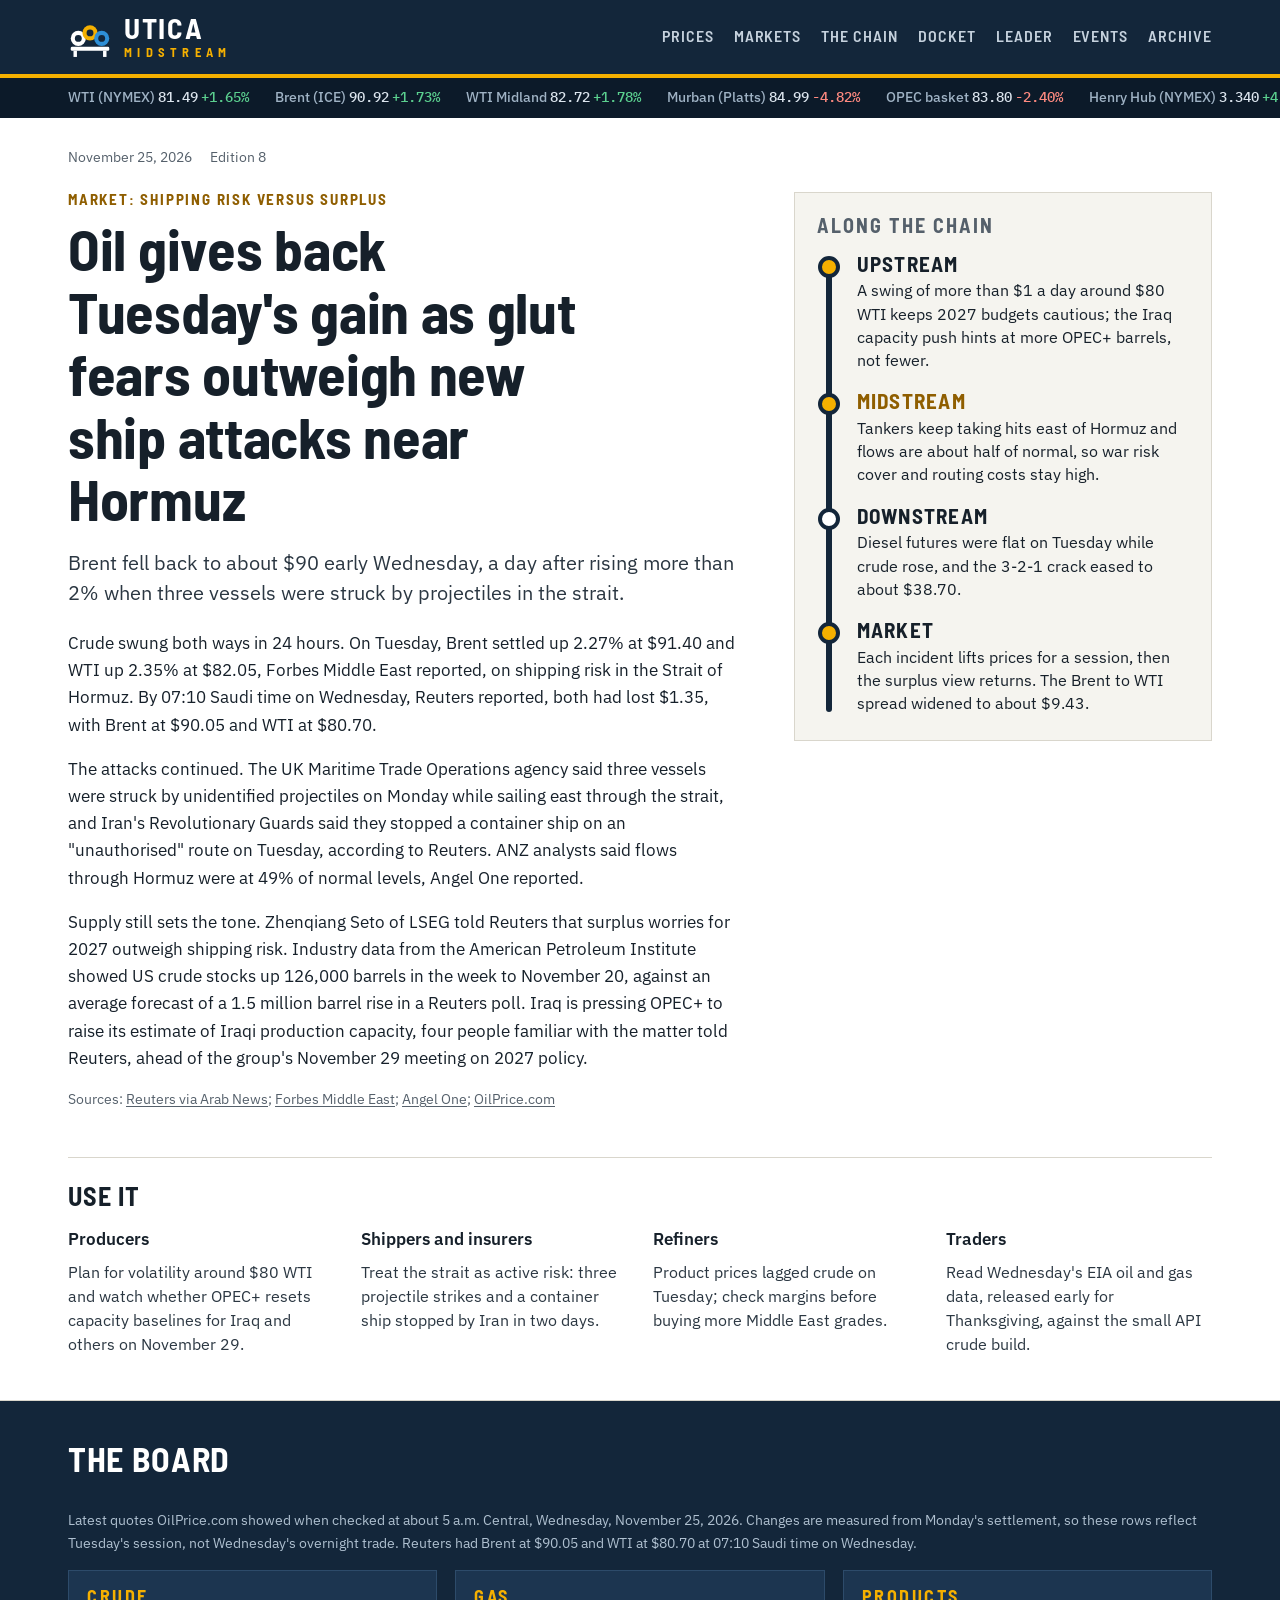
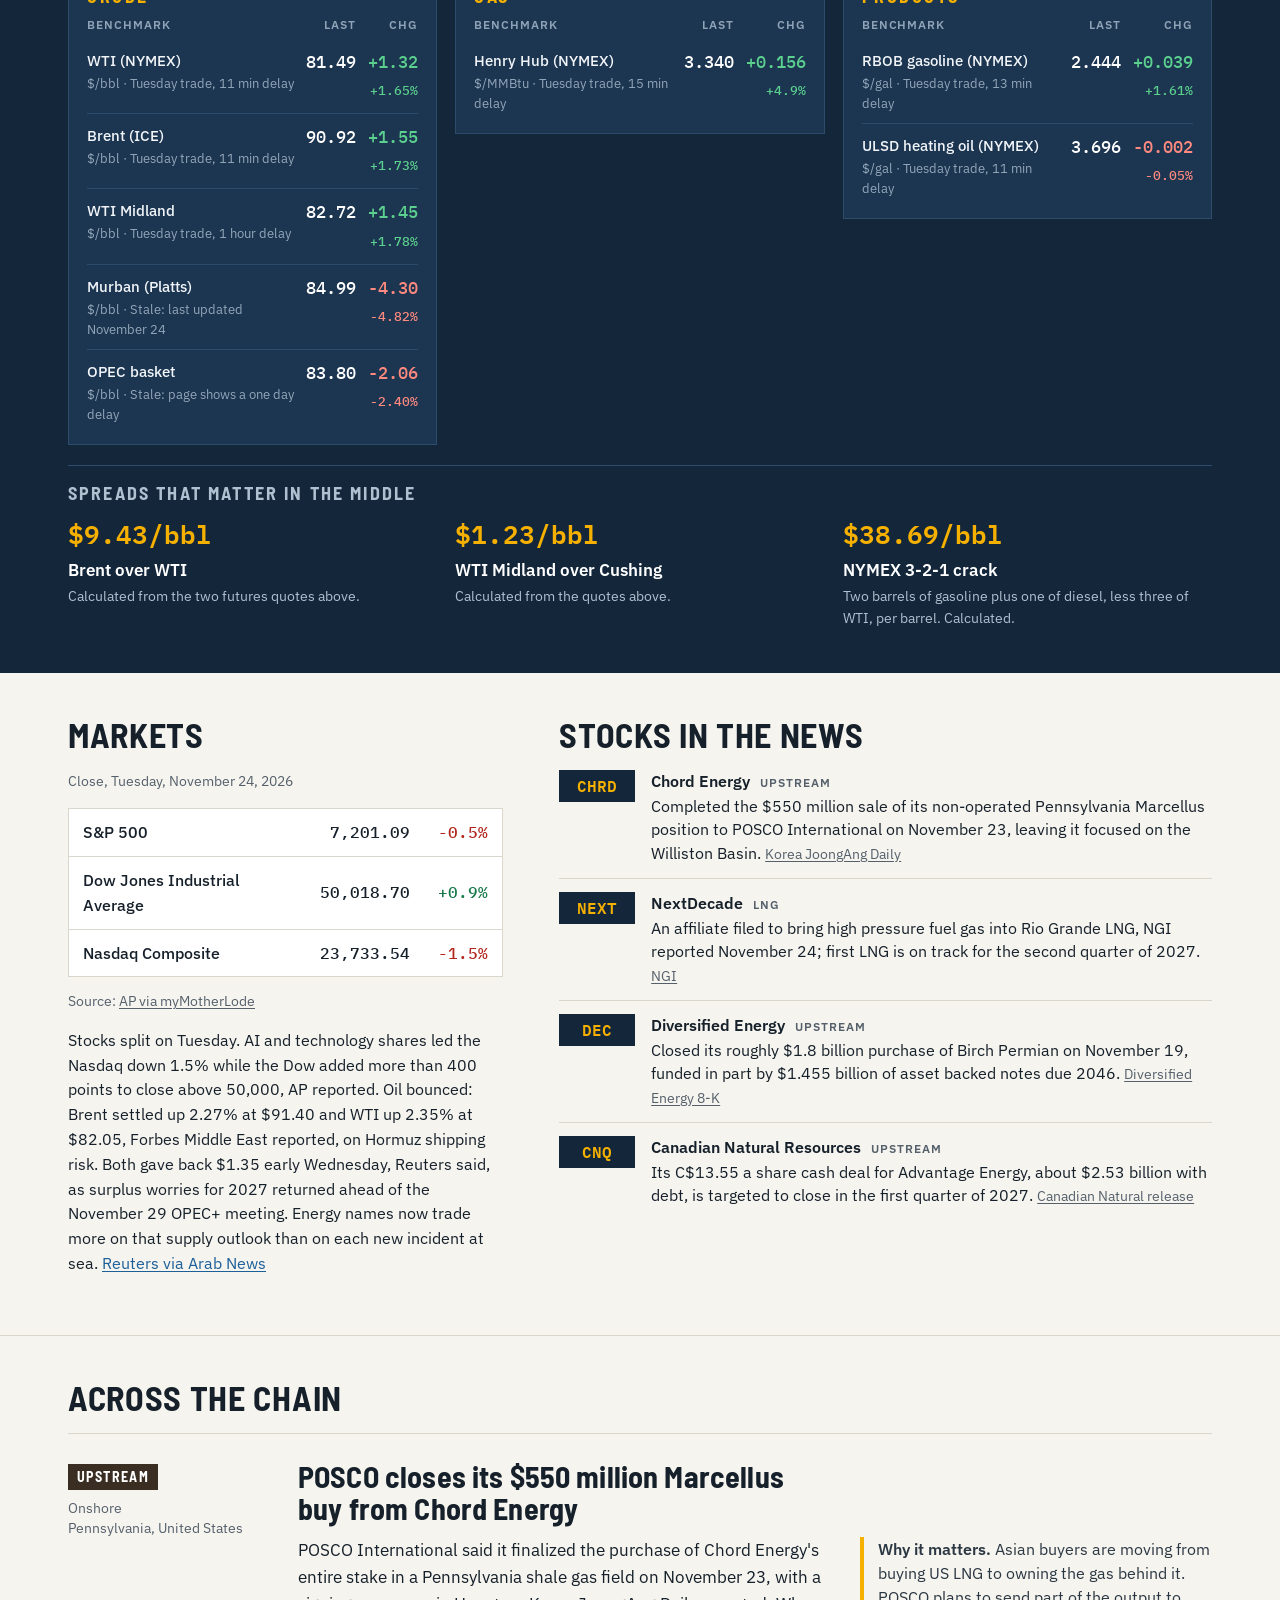
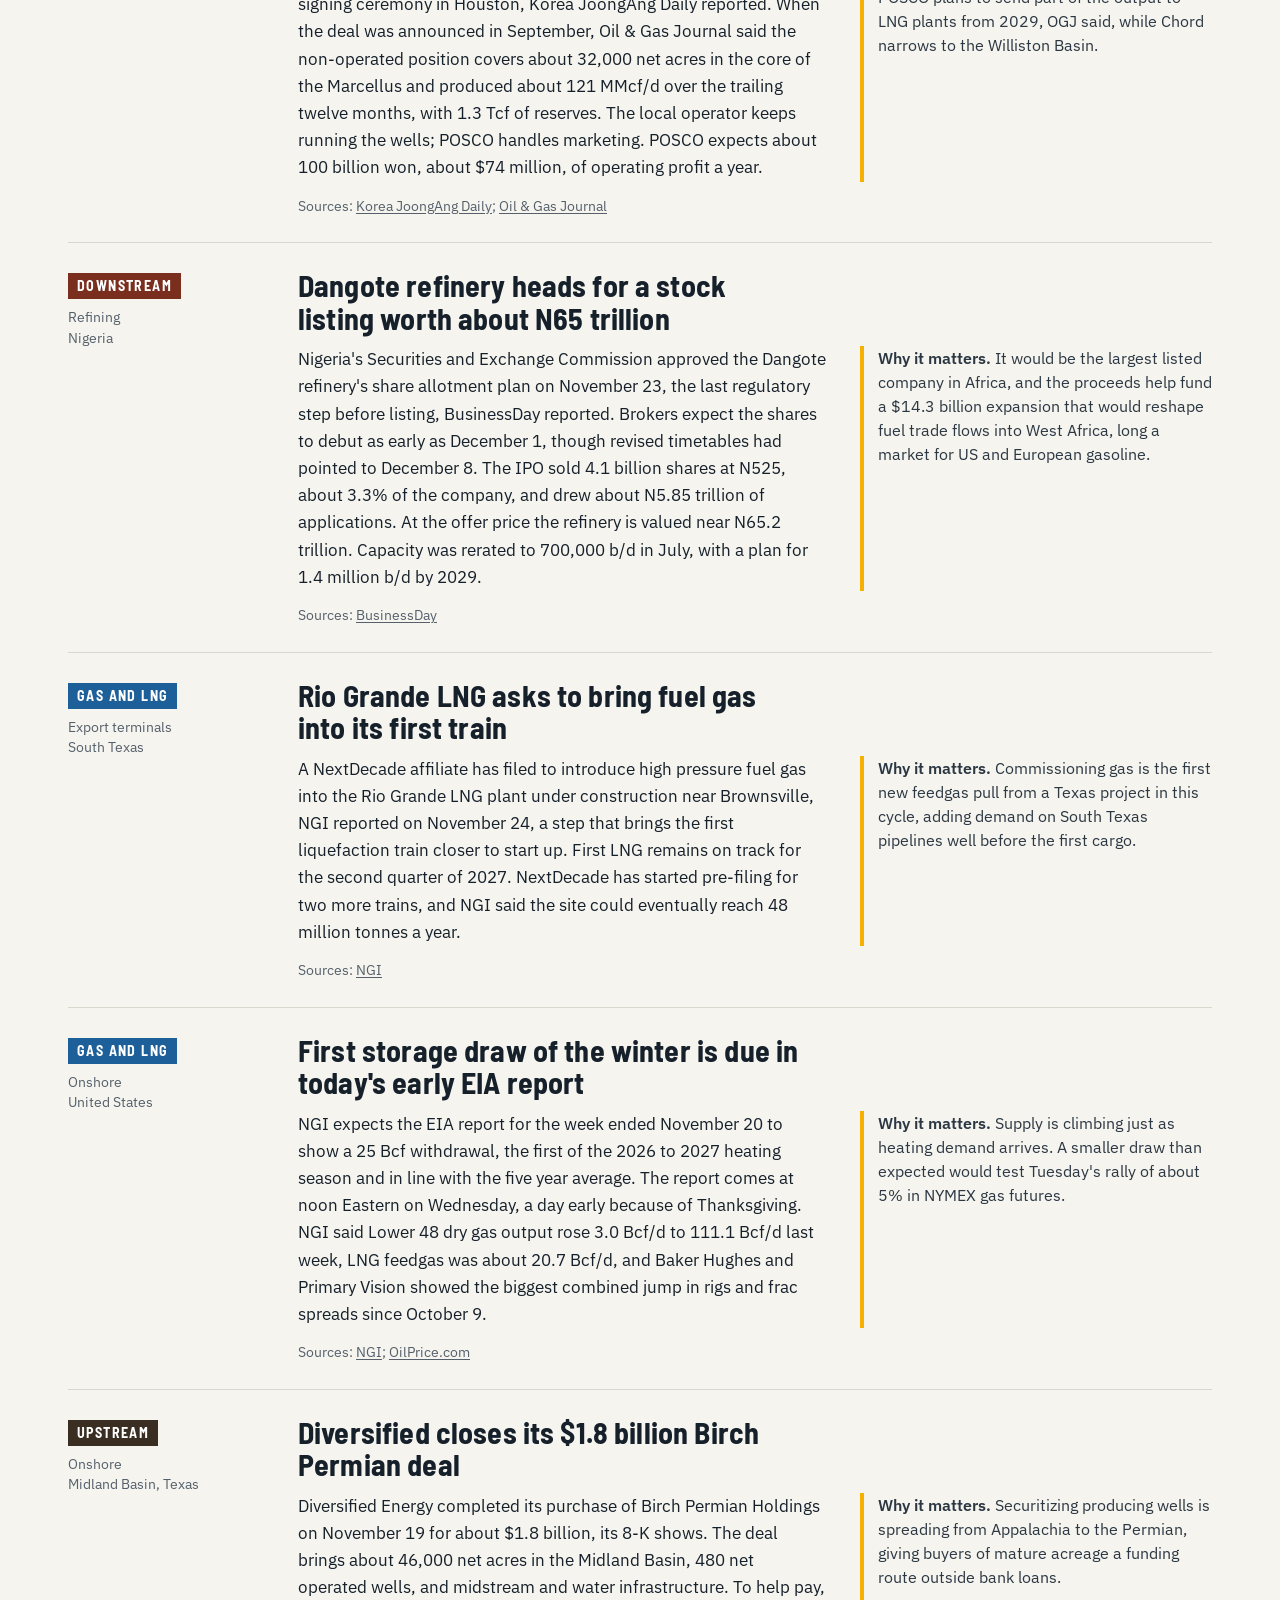
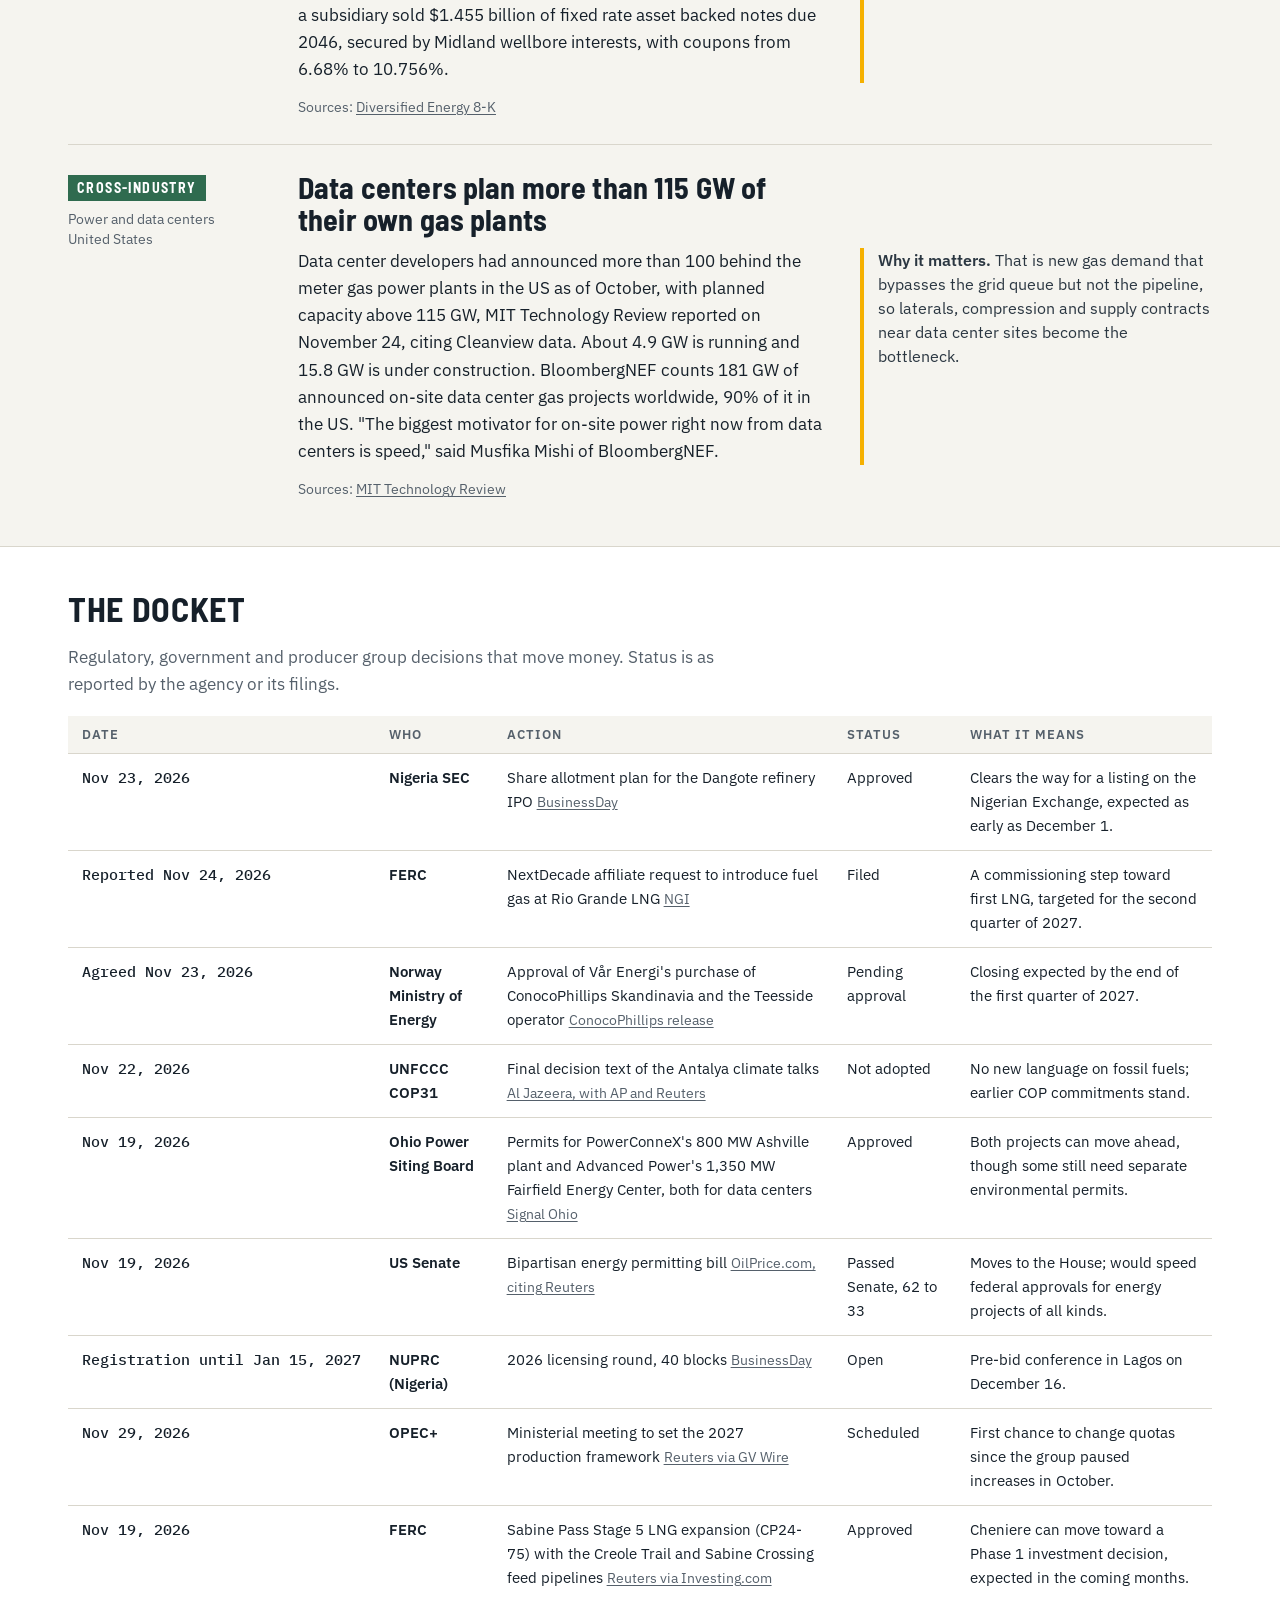
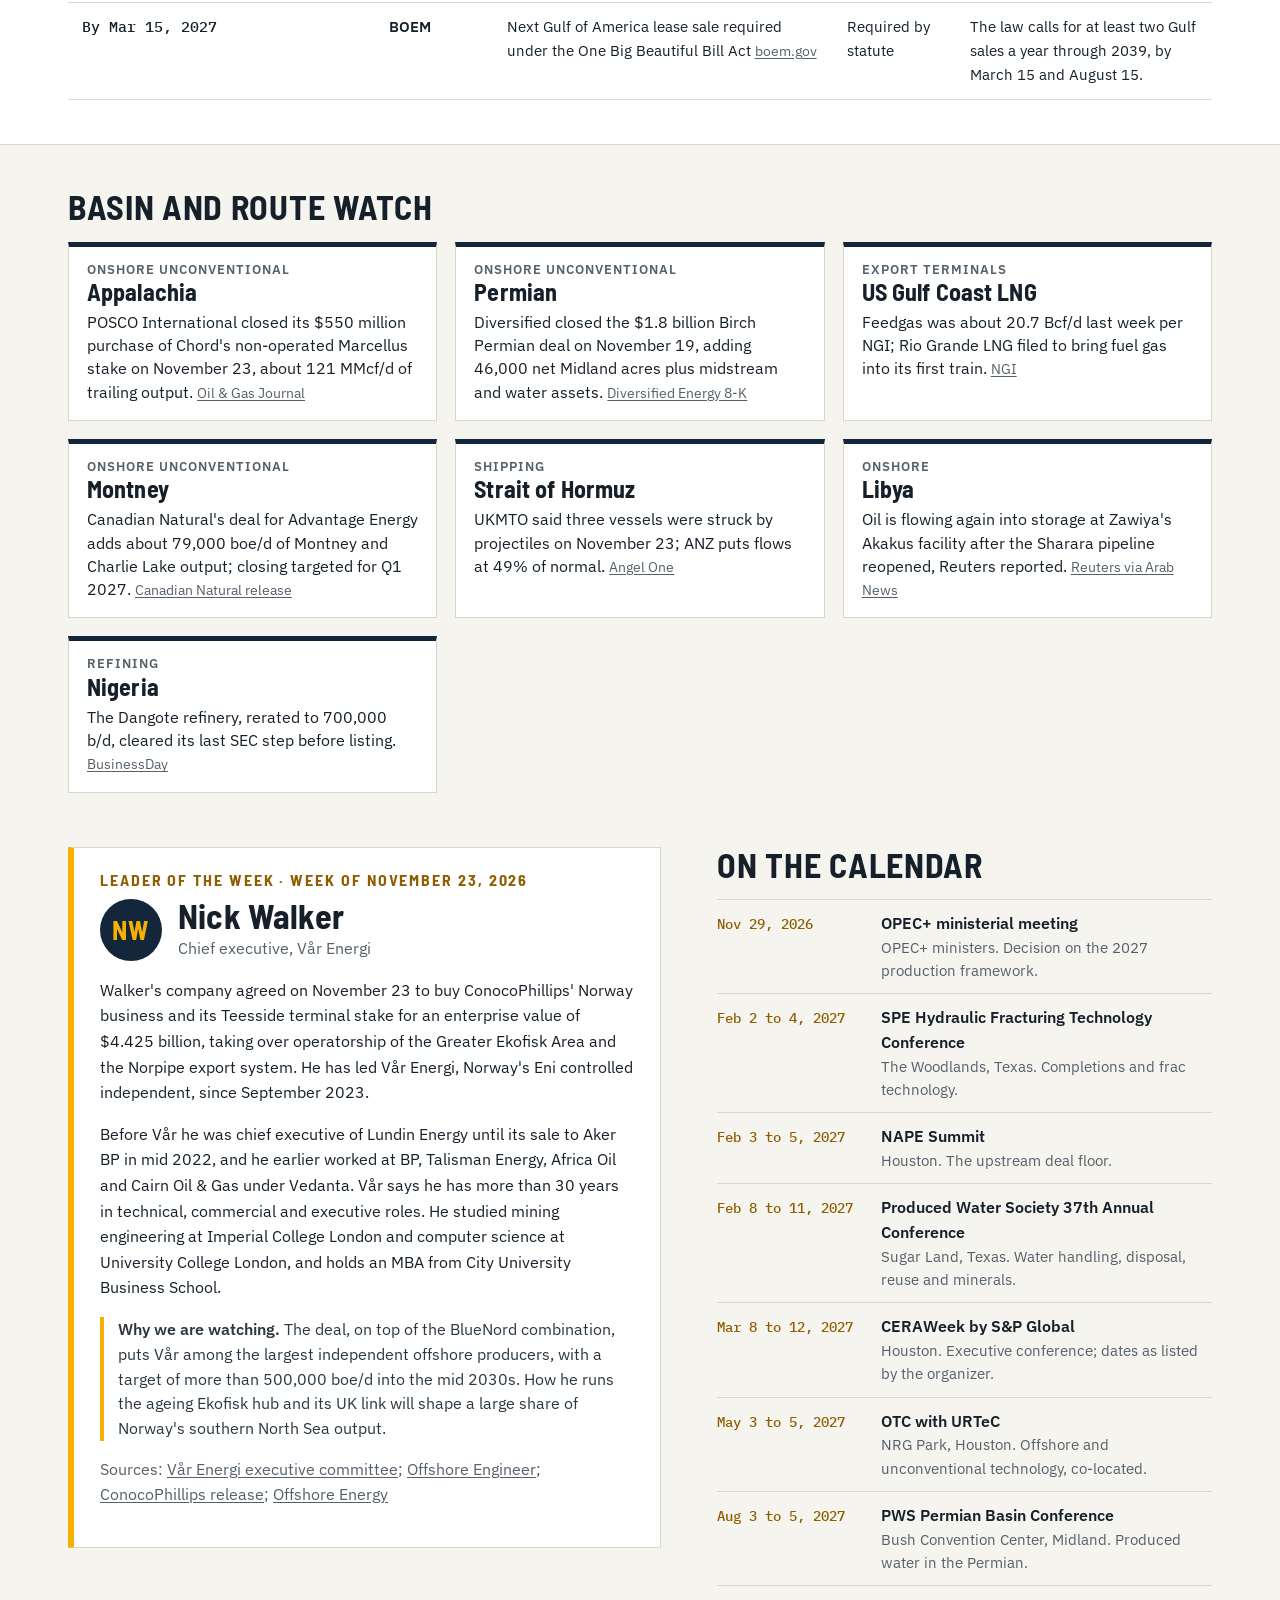
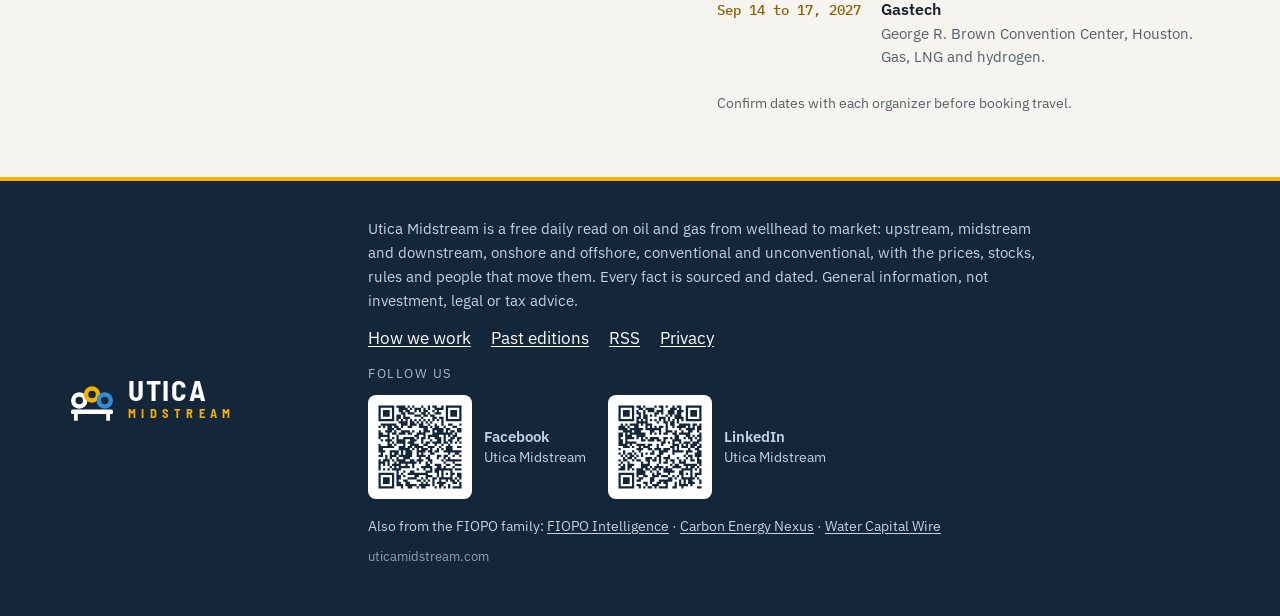
==== commit 284bc42d: "Edition 2026-11-25: oil gives back gain as glut fears outweigh Hormuz attacks Co-Authored-By: Claude" ====
--- a/index.html
+++ b/index.html
@@ -6,7 +6,7 @@
 <meta http-equiv="Content-Security-Policy" content="default-src 'self'; script-src 'self'; style-src 'self' 'unsafe-inline'; img-src 'self' data:; font-src 'self'; connect-src 'self'; object-src 'none'; base-uri 'self'; form-action 'self'; upgrade-insecure-requests">
 <meta name="referrer" content="strict-origin-when-cross-origin">
 <title>Utica Midstream: Daily Oil and Gas News, Prices and Midstream Intelligence</title>
-<meta name="description" content="$79.57. That was WTI early Tuesday, the lowest since late August, after crude lost 4.5% on Monday as Washington signaled more time for Iran diplomacy and inventory data pointed to a surplus.">
+<meta name="description" content="Shipping attacks near Hormuz are moving oil for a day at a time. Brent jumped more than 2% on Tuesday after three vessels were hit, then gave back $1.35 by early Wednesday as surplus worries for 2027 returned.">
 <meta name="robots" content="index, follow, max-image-preview:large">
 <link rel="canonical" href="https://uticamidstream.com/">
 <meta name="google-site-verification" content="088mT8MW7YSvouSN46BnCaNXU6O1GncsoiYr1Zxl6-Y">
@@ -14,23 +14,23 @@
 <meta name="theme-color" content="#13263A">
 <meta property="og:type" content="article">
 <meta property="og:site_name" content="Utica Midstream">
-<meta property="og:title" content="Oil falls to a three month low as the Iran war premium fades and stocks of crude build">
-<meta property="og:description" content="$79.57. That was WTI early Tuesday, the lowest since late August, after crude lost 4.5% on Monday as Washington signaled more time for Iran diplomacy and inventory data pointed to a surplus.">
+<meta property="og:title" content="Oil gives back Tuesday&#39;s gain as glut fears outweigh new ship attacks near Hormuz">
+<meta property="og:description" content="Shipping attacks near Hormuz are moving oil for a day at a time. Brent jumped more than 2% on Tuesday after three vessels were hit, then gave back $1.35 by early Wednesday as surplus worries for 2027 returned.">
 <meta property="og:url" content="https://uticamidstream.com/">
-<meta property="og:image" content="https://uticamidstream.com/social/2026-11-24.png">
+<meta property="og:image" content="https://uticamidstream.com/social/2026-11-25.png">
 <meta property="og:image:width" content="1080"><meta property="og:image:height" content="1350">
-<meta property="article:published_time" content="2026-11-24T04:48:00-06:00">
+<meta property="article:published_time" content="2026-11-25T04:48:00-06:00">
 <meta name="twitter:card" content="summary_large_image">
-<meta name="twitter:title" content="Oil falls to a three month low as the Iran war premium fades and stocks of crude build">
-<meta name="twitter:description" content="$79.57. That was WTI early Tuesday, the lowest since late August, after crude lost 4.5% on Monday as Washington signaled more time for Iran diplomacy and inventory data pointed to a surplus.">
-<meta name="twitter:image" content="https://uticamidstream.com/social/2026-11-24.png">
+<meta name="twitter:title" content="Oil gives back Tuesday&#39;s gain as glut fears outweigh new ship attacks near Hormuz">
+<meta name="twitter:description" content="Shipping attacks near Hormuz are moving oil for a day at a time. Brent jumped more than 2% on Tuesday after three vessels were hit, then gave back $1.35 by early Wednesday as surplus worries for 2027 returned.">
+<meta name="twitter:image" content="https://uticamidstream.com/social/2026-11-25.png">
 <link rel="icon" type="image/svg+xml" href="brand/um-icon.svg">
 <link rel="apple-touch-icon" href="brand/um-icon-180.png">
 <link rel="alternate" type="application/rss+xml" title="Utica Midstream" href="feed.xml">
 <link rel="preload" href="assets/fonts/barlow-semi-condensed-latin-700-normal.woff2" as="font" type="font/woff2" crossorigin>
 <link rel="stylesheet" href="assets/style.css?v=01a7a954">
 
-<script type="application/ld+json">{"@context": "https://schema.org", "@graph": [{"@type": "NewsMediaOrganization", "@id": "https://uticamidstream.com/#org", "name": "Utica Midstream", "url": "https://uticamidstream.com/", "logo": {"@type": "ImageObject", "url": "https://uticamidstream.com/brand/um-icon-512.png", "width": 512, "height": 512}, "description": "A free daily read on oil and gas from wellhead to market: prices, stocks, pipelines, policy, projects and people, with every fact sourced and dated.", "sameAs": ["https://www.facebook.com/profile.php?id=61596931970525", "https://www.linkedin.com/company/uticamidstream/"]}, {"@type": "NewsArticle", "@id": "https://uticamidstream.com/#article", "headline": "Oil falls to a three month low as the Iran war premium fades and stocks of crude build", "description": "$79.57. That was WTI early Tuesday, the lowest since late August, after crude lost 4.5% on Monday as Washington signaled more time for Iran diplomacy and inventory data pointed to a surplus.", "url": "https://uticamidstream.com/", "mainEntityOfPage": "https://uticamidstream.com/", "image": ["https://uticamidstream.com/social/2026-11-24.png"], "datePublished": "2026-11-24T04:48:00-06:00", "dateModified": "2026-11-24T04:48:00-06:00", "inLanguage": "en-US", "isAccessibleForFree": true, "articleSection": ["Market: the war premium fades", "Upstream", "Upstream", "Midstream", "Gas and LNG"], "author": {"@id": "https://uticamidstream.com/#org"}, "publisher": {"@id": "https://uticamidstream.com/#org"}}, {"@type": "Person", "name": "Nick Walker", "jobTitle": "Chief executive, Vår Energi"}, {"@type": "WebSite", "@id": "https://uticamidstream.com/#site", "name": "Utica Midstream", "url": "https://uticamidstream.com/", "publisher": {"@id": "https://uticamidstream.com/#org"}, "inLanguage": "en-US"}]}</script>
+<script type="application/ld+json">{"@context": "https://schema.org", "@graph": [{"@type": "NewsMediaOrganization", "@id": "https://uticamidstream.com/#org", "name": "Utica Midstream", "url": "https://uticamidstream.com/", "logo": {"@type": "ImageObject", "url": "https://uticamidstream.com/brand/um-icon-512.png", "width": 512, "height": 512}, "description": "A free daily read on oil and gas from wellhead to market: prices, stocks, pipelines, policy, projects and people, with every fact sourced and dated.", "sameAs": ["https://www.facebook.com/profile.php?id=61596931970525", "https://www.linkedin.com/company/uticamidstream/"]}, {"@type": "NewsArticle", "@id": "https://uticamidstream.com/#article", "headline": "Oil gives back Tuesday's gain as glut fears outweigh new ship attacks near Hormuz", "description": "Shipping attacks near Hormuz are moving oil for a day at a time. Brent jumped more than 2% on Tuesday after three vessels were hit, then gave back $1.35 by early Wednesday as surplus worries for 2027 returned.", "url": "https://uticamidstream.com/", "mainEntityOfPage": "https://uticamidstream.com/", "image": ["https://uticamidstream.com/social/2026-11-25.png"], "datePublished": "2026-11-25T04:48:00-06:00", "dateModified": "2026-11-25T04:48:00-06:00", "inLanguage": "en-US", "isAccessibleForFree": true, "articleSection": ["Market: shipping risk versus surplus", "Upstream", "Downstream", "Gas and LNG", "Gas and LNG", "Upstream", "Cross-industry"], "author": {"@id": "https://uticamidstream.com/#org"}, "publisher": {"@id": "https://uticamidstream.com/#org"}}, {"@type": "Person", "name": "Nick Walker", "jobTitle": "Chief executive, Vår Energi"}, {"@type": "WebSite", "@id": "https://uticamidstream.com/#site", "name": "Utica Midstream", "url": "https://uticamidstream.com/", "publisher": {"@id": "https://uticamidstream.com/#org"}, "inLanguage": "en-US"}]}</script>
 </head>
 <body>
 <a class="skip" href="#main">Skip to content</a>
@@ -49,52 +49,52 @@
  </div>
 </header>
 <div class="tape" id="prices-tape" aria-label="Price tape">
- <div class="wrap tape-in"><span class="tk"><b>WTI (NYMEX)</b> <span class="num">80.31</span> <span class="num dn">-3.72%</span></span><span class="tk"><b>Brent (ICE)</b> <span class="num">89.38</span> <span class="num dn">-3.45%</span></span><span class="tk"><b>WTI Midland</b> <span class="num">81.40</span> <span class="num dn">-3.66%</span></span><span class="tk"><b>Murban (Platts)</b> <span class="num">89.29</span> <span class="num dn">-1.04%</span></span><span class="tk"><b>OPEC basket</b> <span class="num">85.86</span> <span class="num up">+0.48%</span></span><span class="tk"><b>Henry Hub (NYMEX)</b> <span class="num">3.185</span> <span class="num dn">-6.63%</span></span><span class="tk"><b>RBOB gasoline (NYMEX)</b> <span class="num">2.408</span> <span class="num dn">-3.79%</span></span><span class="tk"><b>ULSD heating oil (NYMEX)</b> <span class="num">3.710</span> <span class="num dn">-5.39%</span></span></div>
+ <div class="wrap tape-in"><span class="tk"><b>WTI (NYMEX)</b> <span class="num">81.49</span> <span class="num up">+1.65%</span></span><span class="tk"><b>Brent (ICE)</b> <span class="num">90.92</span> <span class="num up">+1.73%</span></span><span class="tk"><b>WTI Midland</b> <span class="num">82.72</span> <span class="num up">+1.78%</span></span><span class="tk"><b>Murban (Platts)</b> <span class="num">84.99</span> <span class="num dn">-4.82%</span></span><span class="tk"><b>OPEC basket</b> <span class="num">83.80</span> <span class="num dn">-2.40%</span></span><span class="tk"><b>Henry Hub (NYMEX)</b> <span class="num">3.340</span> <span class="num up">+4.9%</span></span><span class="tk"><b>RBOB gasoline (NYMEX)</b> <span class="num">2.444</span> <span class="num up">+1.61%</span></span><span class="tk"><b>ULSD heating oil (NYMEX)</b> <span class="num">3.696</span> <span class="num dn">-0.05%</span></span></div>
 </div>
 <main id="main">
 <section class="lead">
  <div class="wrap">
-  <p class="dateline">November 24, 2026<span>Edition 7</span></p>
+  <p class="dateline">November 25, 2026<span>Edition 8</span></p>
   <div class="lead-grid">
    <article class="lead-story">
-    <p class="kick">Market: the war premium fades</p>
-    <h1>Oil falls to a three month low as the Iran war premium fades and stocks of crude build</h1>
-    <p class="dek">WTI slipped under $80 early Tuesday after a 4.5% drop on Monday, even as Iran said three more tankers hit mines near Hormuz.</p>
-    <p>Crude fell for a second day. On Monday, WTI for January lost 4.5% to $80.17 and Brent 3.5% to $89.37, according to Bloomberg data cited by GOLDINVEST, after President Trump told Fox News he would give diplomacy with Iran more time. By 0510 GMT on Tuesday, Reuters reported, Brent was down another 66 cents at $88.71 after its lowest close since August 31, and WTI was at $79.57 after touching its lowest since August 26.</p><p>Supply is the other weight. Deutsche Bank said observed global liquids inventories rose 52 million barrels in October, which it said implies oversupply of about 1.7 million barrels a day, Reuters reported. The IEA expects a surplus of about 2 million barrels a day this quarter, GOLDINVEST noted. In Libya, the Sharara pipeline reopened after an armed group closed a valve, the National Oil Corporation&#39;s chair told Reuters on Monday.</p><p>The shipping risk has not gone away. Iran&#39;s Revolutionary Guards navy said three &#34;violating&#34; tankers caught fire after hitting mines in the strait on Monday, according to Press TV, and the Wall Street Journal said the US is investigating whether Iran was behind cyberattacks on as many as 50 tankers. Kpler data show about 9.5 million barrels a day moved through Hormuz in the ten days to November 19, down from 12.2 million in October. &#34;Brent has largely lost any upward impetus in recent days,&#34; said Suvro Sarkar of DBS Bank. OPEC+ ministers meet on November 29.</p>
-    <p class="src">Sources: <a href="https://tribune.com.pk/story/2642028/oil-prices-near-three-month-lows-as-rising-supply-offsets-hormuz-threat" rel="noopener">Reuters via The Express Tribune</a>; <a href="https://goldinvest.de/en/oil-price-slips-below-89-dollars-ahead-of-opec-meeting-as-war-premium-fades" rel="noopener">GOLDINVEST, citing Bloomberg and Kpler</a>; <a href="https://oilprice.com/oil-price-charts/" rel="noopener">OilPrice.com</a></p>
+    <p class="kick">Market: shipping risk versus surplus</p>
+    <h1>Oil gives back Tuesday&#39;s gain as glut fears outweigh new ship attacks near Hormuz</h1>
+    <p class="dek">Brent fell back to about $90 early Wednesday, a day after rising more than 2% when three vessels were struck by projectiles in the strait.</p>
+    <p>Crude swung both ways in 24 hours. On Tuesday, Brent settled up 2.27% at $91.40 and WTI up 2.35% at $82.05, Forbes Middle East reported, on shipping risk in the Strait of Hormuz. By 07:10 Saudi time on Wednesday, Reuters reported, both had lost $1.35, with Brent at $90.05 and WTI at $80.70.</p><p>The attacks continued. The UK Maritime Trade Operations agency said three vessels were struck by unidentified projectiles on Monday while sailing east through the strait, and Iran&#39;s Revolutionary Guards said they stopped a container ship on an &#34;unauthorised&#34; route on Tuesday, according to Reuters. ANZ analysts said flows through Hormuz were at 49% of normal levels, Angel One reported.</p><p>Supply still sets the tone. Zhenqiang Seto of LSEG told Reuters that surplus worries for 2027 outweigh shipping risk. Industry data from the American Petroleum Institute showed US crude stocks up 126,000 barrels in the week to November 20, against an average forecast of a 1.5 million barrel rise in a Reuters poll. Iraq is pressing OPEC+ to raise its estimate of Iraqi production capacity, four people familiar with the matter told Reuters, ahead of the group&#39;s November 29 meeting on 2027 policy.</p>
+    <p class="src">Sources: <a href="https://arabnews.com/energy/oil-slips-over-1-as-supply-glut-prospect-offsets-middle-east-disruption-fears-3013948" rel="noopener">Reuters via Arab News</a>; <a href="https://www.forbesmiddleeast.com/industry/energy/brent-crude-rises-227-to-9140-wti-gains-235-to-8205" rel="noopener">Forbes Middle East</a>; <a href="https://www.angelone.in/news/commodities/crude-oil-prices-fall-today-as-hormuz-attacks-mount-supply-concerns-and-weak-fuel-markets-weigh-november-25-2026" rel="noopener">Angel One</a>; <a href="https://oilprice.com/oil-price-charts/" rel="noopener">OilPrice.com</a></p>
    </article>
    <aside class="flowline" aria-label="How this story moves along the value chain">
     <h2>Along the chain</h2>
     <ol>
      
-     <li class="st st-upstream on"><span class="node" aria-hidden="true"></span><h3>Upstream</h3><p>WTI near $80 trims 2027 cash flow plans and makes hedging the strip less attractive than it was a week ago.</p></li>
-     
-     <li class="st st-midstream on"><span class="node" aria-hidden="true"></span><h3>Midstream</h3><p>Tankers still face mine and cyber risk at Hormuz, so freight and war risk cover east of the strait stay expensive even as crude falls.</p></li>
-     
-     <li class="st st-downstream on"><span class="node" aria-hidden="true"></span><h3>Downstream</h3><p>Cheaper crude helps refiners, but gasoline and diesel futures fell nearly as fast, and the 3-2-1 crack held near $39 a barrel.</p></li>
-     
-     <li class="st st-market on"><span class="node" aria-hidden="true"></span><h3>Market</h3><p>Traders are pricing surplus over disruption. A Brent to WTI spread near $9 and rising inventories point to a looser market into OPEC+.</p></li>
+     <li class="st st-upstream on"><span class="node" aria-hidden="true"></span><h3>Upstream</h3><p>A swing of more than $1 a day around $80 WTI keeps 2027 budgets cautious; the Iraq capacity push hints at more OPEC+ barrels, not fewer.</p></li>
+     
+     <li class="st st-midstream on"><span class="node" aria-hidden="true"></span><h3>Midstream</h3><p>Tankers keep taking hits east of Hormuz and flows are about half of normal, so war risk cover and routing costs stay high.</p></li>
+     
+     <li class="st st-downstream"><span class="node" aria-hidden="true"></span><h3>Downstream</h3><p>Diesel futures were flat on Tuesday while crude rose, and the 3-2-1 crack eased to about $38.70.</p></li>
+     
+     <li class="st st-market on"><span class="node" aria-hidden="true"></span><h3>Market</h3><p>Each incident lifts prices for a session, then the surplus view returns. The Brent to WTI spread widened to about $9.43.</p></li>
      
     </ol>
    </aside>
   </div>
   <div class="use">
    <h2>Use it</h2>
-   <dl><div><dt>Producers</dt><dd>Check 2027 hedges and budgets against WTI near $80 before the November 29 OPEC+ decision.</dd></div><div><dt>Midstream and shippers</dt><dd>Keep war risk and routing plans for Hormuz in place; falling prices do not mean safer water.</dd></div><div><dt>Refiners</dt><dd>Lower crude costs are arriving with lower product prices, so margins are steadier than the headline drop suggests.</dd></div><div><dt>Traders</dt><dd>Watch OPEC+ on November 29 and weekly US inventory data for whether the surplus case holds.</dd></div></dl>
+   <dl><div><dt>Producers</dt><dd>Plan for volatility around $80 WTI and watch whether OPEC+ resets capacity baselines for Iraq and others on November 29.</dd></div><div><dt>Shippers and insurers</dt><dd>Treat the strait as active risk: three projectile strikes and a container ship stopped by Iran in two days.</dd></div><div><dt>Refiners</dt><dd>Product prices lagged crude on Tuesday; check margins before buying more Middle East grades.</dd></div><div><dt>Traders</dt><dd>Read Wednesday&#39;s EIA oil and gas data, released early for Thanksgiving, against the small API crude build.</dd></div></dl>
   </div>
  </div>
 </section>
 
 <section class="board" id="prices" aria-label="Commodity prices">
  <div class="wrap">
-  <div class="board-head"><h2 class="sh">The board</h2><p class="asof">Latest quotes OilPrice.com showed when checked at about 5 a.m. Central, Tuesday, November 24, 2026. The changes are measured from Friday&#39;s settlement, so these rows reflect Monday&#39;s session, not Tuesday&#39;s overnight trade. Reuters had WTI at $79.57 and Brent at $88.71 at 0510 GMT Tuesday.</p></div>
+  <div class="board-head"><h2 class="sh">The board</h2><p class="asof">Latest quotes OilPrice.com showed when checked at about 5 a.m. Central, Wednesday, November 25, 2026. Changes are measured from Monday&#39;s settlement, so these rows reflect Tuesday&#39;s session, not Wednesday&#39;s overnight trade. Reuters had Brent at $90.05 and WTI at $80.70 at 07:10 Saudi time on Wednesday.</p></div>
   <div class="board-grid">
    
    <div class="panel">
     <h3>Crude</h3>
     <table>
      <thead><tr><th scope="col">Benchmark</th><th scope="col" class="r">Last</th><th scope="col" class="r">Chg</th></tr></thead>
-     <tbody><tr><th scope="row"><a href="https://oilprice.com/oil-price-charts/" rel="noopener">WTI (NYMEX)</a><span class="unit">$/bbl · Monday trade, 11 min delay</span></th><td class="r num">80.31</td><td class="r num dn">-3.10<br><span class="pc">-3.72%</span></td></tr><tr><th scope="row"><a href="https://oilprice.com/oil-price-charts/" rel="noopener">Brent (ICE)</a><span class="unit">$/bbl · Monday trade, 11 min delay</span></th><td class="r num">89.38</td><td class="r num dn">-3.19<br><span class="pc">-3.45%</span></td></tr><tr><th scope="row"><a href="https://oilprice.com/oil-price-charts/" rel="noopener">WTI Midland</a><span class="unit">$/bbl · Monday trade, 13 min delay</span></th><td class="r num">81.40</td><td class="r num dn">-3.09<br><span class="pc">-3.66%</span></td></tr><tr><th scope="row"><a href="https://oilprice.com/oil-price-charts/" rel="noopener">Murban (Platts)</a><span class="unit">$/bbl · Stale: last updated November 23</span></th><td class="r num">89.29</td><td class="r num dn">-0.94<br><span class="pc">-1.04%</span></td></tr><tr><th scope="row"><a href="https://oilprice.com/oil-price-charts/" rel="noopener">OPEC basket</a><span class="unit">$/bbl · Stale: page shows a four day delay</span></th><td class="r num">85.86</td><td class="r num up">+0.41<br><span class="pc">+0.48%</span></td></tr></tbody>
+     <tbody><tr><th scope="row"><a href="https://oilprice.com/oil-price-charts/" rel="noopener">WTI (NYMEX)</a><span class="unit">$/bbl · Tuesday trade, 11 min delay</span></th><td class="r num">81.49</td><td class="r num up">+1.32<br><span class="pc">+1.65%</span></td></tr><tr><th scope="row"><a href="https://oilprice.com/oil-price-charts/" rel="noopener">Brent (ICE)</a><span class="unit">$/bbl · Tuesday trade, 11 min delay</span></th><td class="r num">90.92</td><td class="r num up">+1.55<br><span class="pc">+1.73%</span></td></tr><tr><th scope="row"><a href="https://oilprice.com/oil-price-charts/" rel="noopener">WTI Midland</a><span class="unit">$/bbl · Tuesday trade, 1 hour delay</span></th><td class="r num">82.72</td><td class="r num up">+1.45<br><span class="pc">+1.78%</span></td></tr><tr><th scope="row"><a href="https://oilprice.com/oil-price-charts/" rel="noopener">Murban (Platts)</a><span class="unit">$/bbl · Stale: last updated November 24</span></th><td class="r num">84.99</td><td class="r num dn">-4.30<br><span class="pc">-4.82%</span></td></tr><tr><th scope="row"><a href="https://oilprice.com/oil-price-charts/" rel="noopener">OPEC basket</a><span class="unit">$/bbl · Stale: page shows a one day delay</span></th><td class="r num">83.80</td><td class="r num dn">-2.06<br><span class="pc">-2.40%</span></td></tr></tbody>
     </table>
    </div>
    
@@ -102,7 +102,7 @@
     <h3>Gas</h3>
     <table>
      <thead><tr><th scope="col">Benchmark</th><th scope="col" class="r">Last</th><th scope="col" class="r">Chg</th></tr></thead>
-     <tbody><tr><th scope="row"><a href="https://oilprice.com/oil-price-charts/" rel="noopener">Henry Hub (NYMEX)</a><span class="unit">$/MMBtu · Monday trade, 12 min delay</span></th><td class="r num">3.185</td><td class="r num dn">-0.226<br><span class="pc">-6.63%</span></td></tr></tbody>
+     <tbody><tr><th scope="row"><a href="https://oilprice.com/oil-price-charts/" rel="noopener">Henry Hub (NYMEX)</a><span class="unit">$/MMBtu · Tuesday trade, 15 min delay</span></th><td class="r num">3.340</td><td class="r num up">+0.156<br><span class="pc">+4.9%</span></td></tr></tbody>
     </table>
    </div>
    
@@ -110,14 +110,14 @@
     <h3>Products</h3>
     <table>
      <thead><tr><th scope="col">Benchmark</th><th scope="col" class="r">Last</th><th scope="col" class="r">Chg</th></tr></thead>
-     <tbody><tr><th scope="row"><a href="https://oilprice.com/oil-price-charts/" rel="noopener">RBOB gasoline (NYMEX)</a><span class="unit">$/gal · Monday trade, 14 min delay</span></th><td class="r num">2.408</td><td class="r num dn">-0.095<br><span class="pc">-3.79%</span></td></tr><tr><th scope="row"><a href="https://oilprice.com/oil-price-charts/" rel="noopener">ULSD heating oil (NYMEX)</a><span class="unit">$/gal · Monday trade, 12 min delay</span></th><td class="r num">3.710</td><td class="r num dn">-0.211<br><span class="pc">-5.39%</span></td></tr></tbody>
+     <tbody><tr><th scope="row"><a href="https://oilprice.com/oil-price-charts/" rel="noopener">RBOB gasoline (NYMEX)</a><span class="unit">$/gal · Tuesday trade, 13 min delay</span></th><td class="r num">2.444</td><td class="r num up">+0.039<br><span class="pc">+1.61%</span></td></tr><tr><th scope="row"><a href="https://oilprice.com/oil-price-charts/" rel="noopener">ULSD heating oil (NYMEX)</a><span class="unit">$/gal · Tuesday trade, 11 min delay</span></th><td class="r num">3.696</td><td class="r num dn">-0.002<br><span class="pc">-0.05%</span></td></tr></tbody>
     </table>
    </div>
    
   </div>
   <div class="spreads">
    <h3>Spreads that matter in the middle</h3>
-   <ul><li><span class="num">$9.07/bbl</span><b>Brent over WTI</b><span>Calculated from the two futures quotes above.</span></li><li><span class="num">$1.09/bbl</span><b>WTI Midland over Cushing</b><span>Calculated from the quotes above.</span></li><li><span class="num">$39.05/bbl</span><b>NYMEX 3-2-1 crack</b><span>Two barrels of gasoline plus one of diesel, less three of WTI, per barrel. Calculated.</span></li></ul>
+   <ul><li><span class="num">$9.43/bbl</span><b>Brent over WTI</b><span>Calculated from the two futures quotes above.</span></li><li><span class="num">$1.23/bbl</span><b>WTI Midland over Cushing</b><span>Calculated from the quotes above.</span></li><li><span class="num">$38.69/bbl</span><b>NYMEX 3-2-1 crack</b><span>Two barrels of gasoline plus one of diesel, less three of WTI, per barrel. Calculated.</span></li></ul>
   </div>
  </div>
 </section>
@@ -126,16 +126,16 @@
  <div class="wrap mk-grid">
   <div>
    <h2 class="sh">Markets</h2>
-   <p class="asof">Close, Monday, November 23, 2026</p>
+   <p class="asof">Close, Tuesday, November 24, 2026</p>
    <table class="idx">
-    <tbody><tr><th scope="row">S&amp;P 500</th><td class="r num">7,237.17</td><td class="r num up">+4.7%</td></tr><tr><th scope="row">Dow Jones Industrial Average</th><td class="r num">49,595.31</td><td class="r num up">+3.0%</td></tr><tr><th scope="row">Nasdaq Composite</th><td class="r num">24,089.56</td><td class="r num up">+6.5%</td></tr></tbody>
+    <tbody><tr><th scope="row">S&amp;P 500</th><td class="r num">7,201.09</td><td class="r num dn">-0.5%</td></tr><tr><th scope="row">Dow Jones Industrial Average</th><td class="r num">50,018.70</td><td class="r num up">+0.9%</td></tr><tr><th scope="row">Nasdaq Composite</th><td class="r num">23,733.54</td><td class="r num dn">-1.5%</td></tr></tbody>
    </table>
-   <p class="src">Source: <a href="https://mymotherlode.com/news/national/11334721/how-major-us-stock-indexes-fared-monday-11-23-2026.html" rel="noopener">AP via myMotherLode</a></p>
-   <p class="read">Stocks and oil split on Monday. Nvidia led a sharp rally after Jensen Huang&#39;s surprise return as chief executive, AP reported, lifting the S&amp;P 500 4.7% and ending a seven day losing streak. Oil went the other way: WTI for January fell 4.5% to $80.17 and Brent 3.5% to $89.37, Bloomberg data showed, as hedges against a wider Iran conflict were unwound. The rebound in AI names matters for gas through data center power demand; the slide in crude hits producer cash flow heading into the November 29 OPEC+ meeting. <a href="https://goldinvest.de/en/oil-price-slips-below-89-dollars-ahead-of-opec-meeting-as-war-premium-fades" rel="noopener">GOLDINVEST, citing Bloomberg and Kpler</a></p>
+   <p class="src">Source: <a href="https://mymotherlode.com/news/national/11337878/how-major-us-stock-indexes-fared-tuesday-11-24-2026.html" rel="noopener">AP via myMotherLode</a></p>
+   <p class="read">Stocks split on Tuesday. AI and technology shares led the Nasdaq down 1.5% while the Dow added more than 400 points to close above 50,000, AP reported. Oil bounced: Brent settled up 2.27% at $91.40 and WTI up 2.35% at $82.05, Forbes Middle East reported, on Hormuz shipping risk. Both gave back $1.35 early Wednesday, Reuters said, as surplus worries for 2027 returned ahead of the November 29 OPEC+ meeting. Energy names now trade more on that supply outlook than on each new incident at sea. <a href="https://arabnews.com/energy/oil-slips-over-1-as-supply-glut-prospect-offsets-middle-east-disruption-fears-3013948" rel="noopener">Reuters via Arab News</a></p>
   </div>
   <div>
    <h2 class="sh">Stocks in the news</h2>
-   <ul class="stocks"><li><span class="tick">TTE</span><div><p class="sn"><b>TotalEnergies</b> <span class="seg">Upstream and LNG</span></p><p>Agreed November 23 to buy interests in US gas assets from Continental Resources, adding about 150 MMcf/d of net output by 2032; no price disclosed. <a href="https://www.ogj.com/general-interest/companies/news/55420906/totalenergies-acquires-interests-in-us-gas-assets-from-continental-resources" rel="noopener">Oil &amp; Gas Journal</a></p></div></li><li><span class="tick">FANG</span><div><p class="sn"><b>Diamondback Energy</b> <span class="seg">Upstream</span></p><p>Named in Bloomberg&#39;s November 23 report that Permian flaring is heading for a three year low; its CEO expects the company&#39;s gas exposure to grow. <a href="https://seekingalpha.com/news/4675758-permian-gas-flaring-hits-3-yr-low-as-new-pipelines-ease-glut" rel="noopener">Seeking Alpha, citing Bloomberg</a></p></div></li><li><span class="tick">ET</span><div><p class="sn"><b>Energy Transfer</b> <span class="seg">Midstream</span></p><p>Its Hugh Brinson line from Waha toward Dallas and Fort Worth is one of the new outlets cutting Permian flaring; Phase II is due in the first quarter of 2027. <a href="https://constructionreviewonline.com/permian-gas-flaring-falls-to-3-year-low-as-pipelines-open/" rel="noopener">Construction Review Online</a></p></div></li><li><span class="tick">XOM</span><div><p class="sn"><b>ExxonMobil</b> <span class="seg">Integrated</span></p><p>Its tender offers for up to $3 billion of Exxon and Pioneer notes expired November 20, with settlement expected November 24. <a href="https://investor.exxonmobil.com/company-information/press-releases/detail/1215/exxonmobil-cash-tender-offers-to-purchase-certain" rel="noopener">ExxonMobil release</a></p></div></li><li><span class="tick">COP</span><div><p class="sn"><b>ConocoPhillips</b> <span class="seg">Upstream</span></p><p>Agreed November 23 to sell its Norway business and Teesside terminal stake to Vår Energi for about $2.5 billion in net cash. <a href="https://www.conocophillips.com/news-media/story/conocophillips-announces-agreement-to-sell-norway-business-and-teesside-asset-to-var-energi-2/" rel="noopener">ConocoPhillips release</a></p></div></li><li><span class="tick">CVI</span><div><p class="sn"><b>CVR Energy</b> <span class="seg">Downstream</span></p><p>Its $1.25 billion of 9.25% secured notes, raised to help buy two Marathon refineries, are due to close November 25. <a href="https://finviz.com/news/425643/cvr-energy-announces-pricing-of-125-billion-of-9250-senior-secured-notes-due-2032" rel="noopener">CVR Energy release via Business Wire</a></p></div></li><li><span class="tick">NVDA</span><div><p class="sn"><b>Nvidia</b> <span class="seg">Data center demand</span></p><p>Not an energy stock, but it sets the tone for data center power and gas demand. It led Monday&#39;s rally after Jensen Huang returned as CEO, AP said. <a href="https://finance.yahoo.com/markets/world-indices/articles/major-us-stock-indexes-fared-213053319.html" rel="noopener">AP via Yahoo Finance</a></p></div></li></ul>
+   <ul class="stocks"><li><span class="tick">CHRD</span><div><p class="sn"><b>Chord Energy</b> <span class="seg">Upstream</span></p><p>Completed the $550 million sale of its non-operated Pennsylvania Marcellus position to POSCO International on November 23, leaving it focused on the Williston Basin. <a href="https://www.koreajoongangdaily.com/business/posco-completes-550-million-acquisition-of-us-shale-gas-field/12988546" rel="noopener">Korea JoongAng Daily</a></p></div></li><li><span class="tick">NEXT</span><div><p class="sn"><b>NextDecade</b> <span class="seg">LNG</span></p><p>An affiliate filed to bring high pressure fuel gas into Rio Grande LNG, NGI reported November 24; first LNG is on track for the second quarter of 2027. <a href="https://naturalgasintel.com/news/rio-grande-lng-close-to-introducing-natural-gas-to-first-liquefaction-train/" rel="noopener">NGI</a></p></div></li><li><span class="tick">DEC</span><div><p class="sn"><b>Diversified Energy</b> <span class="seg">Upstream</span></p><p>Closed its roughly $1.8 billion purchase of Birch Permian on November 19, funded in part by $1.455 billion of asset backed notes due 2046. <a href="https://www.sec.gov/Archives/edgar/data/0001922446/000114036126045091/ef20085978_8k.htm" rel="noopener">Diversified Energy 8-K</a></p></div></li><li><span class="tick">CNQ</span><div><p class="sn"><b>Canadian Natural Resources</b> <span class="seg">Upstream</span></p><p>Its C$13.55 a share cash deal for Advantage Energy, about $2.53 billion with debt, is targeted to close in the first quarter of 2027. <a href="https://www.sec.gov/Archives/edgar/data/0001017413/000101741326000054/a11162026pradvantageacq.htm" rel="noopener">Canadian Natural release</a></p></div></li></ul>
   </div>
  </div>
 </section>
@@ -145,38 +145,56 @@
   <h2 class="sh">Across the chain</h2>
   
   <article class="brief" id="money">
-   <div class="tags"><p class="seg seg-upstream">Upstream</p><p class="set"><span>Onshore</span><span>United States</span></p></div>
-   <div>
-    <h3>TotalEnergies buys more US gas from Continental Resources</h3>
-    <div class="brief-body"><p>TotalEnergies said on November 23 it agreed to acquire interests in US natural gas assets from Continental Resources, adding about 150 MMcf/d of net production, roughly 26,000 boe/d, by 2032. Neither the price nor the basin was disclosed; Oil &amp; Gas Journal said the assets are tied into existing midstream lines. The deal follows TotalEnergies&#39; 2025 purchase of Anadarko basin interests from Continental and its 2024 Eagle Ford deals with EOG Resources and Lewis Energy. With its operated Barnett position, the company expects net US gas output of about 850 MMcf/d from 2032.</p><p class="why"><b>Why it matters.</b> TotalEnergies was the largest US LNG exporter in 2025 at about 19 million tonnes, Pipeline &amp; Gas Journal reported. Owning more of its own feedgas hedges that export book against Henry Hub swings.</p></div>
-    <p class="src">Sources: <a href="https://www.ogj.com/general-interest/companies/news/55420906/totalenergies-acquires-interests-in-us-gas-assets-from-continental-resources" rel="noopener">Oil &amp; Gas Journal</a>; <a href="https://pgjonline.com/news/2026/november/totalenergies-acquires-more-us-gas-assets-from-continental-resources-adding-150-mmft3d-by-2032" rel="noopener">Pipeline &amp; Gas Journal</a></p>
+   <div class="tags"><p class="seg seg-upstream">Upstream</p><p class="set"><span>Onshore</span><span>Pennsylvania, United States</span></p></div>
+   <div>
+    <h3>POSCO closes its $550 million Marcellus buy from Chord Energy</h3>
+    <div class="brief-body"><p>POSCO International said it finalized the purchase of Chord Energy&#39;s entire stake in a Pennsylvania shale gas field on November 23, with a signing ceremony in Houston, Korea JoongAng Daily reported. When the deal was announced in September, Oil &amp; Gas Journal said the non-operated position covers about 32,000 net acres in the core of the Marcellus and produced about 121 MMcf/d over the trailing twelve months, with 1.3 Tcf of reserves. The local operator keeps running the wells; POSCO handles marketing. POSCO expects about 100 billion won, about $74 million, of operating profit a year.</p><p class="why"><b>Why it matters.</b> Asian buyers are moving from buying US LNG to owning the gas behind it. POSCO plans to send part of the output to LNG plants from 2029, OGJ said, while Chord narrows to the Williston Basin.</p></div>
+    <p class="src">Sources: <a href="https://www.koreajoongangdaily.com/business/posco-completes-550-million-acquisition-of-us-shale-gas-field/12988546" rel="noopener">Korea JoongAng Daily</a>; <a href="https://www.ogj.com/general-interest/companies/news/55405540/posco-international-to-acquire-chords-marcellus-gas-assets-for-550-million" rel="noopener">Oil &amp; Gas Journal</a></p>
    </div>
   </article>
   
   <article class="brief" id="world">
-   <div class="tags"><p class="seg seg-upstream">Upstream</p><p class="set"><span>Offshore</span><span>Egypt, Eastern Mediterranean</span></p></div>
-   <div>
-    <h3>Egypt presses Chevron and Eni to speed up the Nargis gas field</h3>
-    <div class="brief-body"><p>Egypt&#39;s petroleum minister, Karim Badawi, met Chevron and Eni executives on Saturday, November 21, to push for faster development of the offshore Nargis field, Construction Review Online reported. The Nargis-2 well, drilled with the Stena Forth, reached more than 5,000 metres and found up to 35 metres of net gas pay, the ministry said on October 24. Chevron operates the concession with Eni, Mubadala Energy and Egypt&#39;s Tharwa Petroleum. No production date or cost for a third well was given; the companies agreed to hold regular technical meetings.</p><p class="why"><b>Why it matters.</b> Nargis-1, found in December 2022, was put at around 3.5 Tcf of gas in reports at the time, an estimate. A firm plan would add an East Mediterranean supply source for Egypt and its partners.</p></div>
-    <p class="src">Sources: <a href="https://constructionreviewonline.com/nargis-gas-field-development-egypt-presses-chevron-eni" rel="noopener">Construction Review Online</a></p>
+   <div class="tags"><p class="seg seg-downstream">Downstream</p><p class="set"><span>Refining</span><span>Nigeria</span></p></div>
+   <div>
+    <h3>Dangote refinery heads for a stock listing worth about N65 trillion</h3>
+    <div class="brief-body"><p>Nigeria&#39;s Securities and Exchange Commission approved the Dangote refinery&#39;s share allotment plan on November 23, the last regulatory step before listing, BusinessDay reported. Brokers expect the shares to debut as early as December 1, though revised timetables had pointed to December 8. The IPO sold 4.1 billion shares at N525, about 3.3% of the company, and drew about N5.85 trillion of applications. At the offer price the refinery is valued near N65.2 trillion. Capacity was rerated to 700,000 b/d in July, with a plan for 1.4 million b/d by 2029.</p><p class="why"><b>Why it matters.</b> It would be the largest listed company in Africa, and the proceeds help fund a $14.3 billion expansion that would reshape fuel trade flows into West Africa, long a market for US and European gasoline.</p></div>
+    <p class="src">Sources: <a href="https://businessday.ng/markets/article/dangote-refinery-eyes-dec-1-for-historic-n65trn-ngx-listing/" rel="noopener">BusinessDay</a></p>
+   </div>
+  </article>
+  
+  <article class="brief" id="lng">
+   <div class="tags"><p class="seg seg-gas-lng">Gas and LNG</p><p class="set"><span>Export terminals</span><span>South Texas</span></p></div>
+   <div>
+    <h3>Rio Grande LNG asks to bring fuel gas into its first train</h3>
+    <div class="brief-body"><p>A NextDecade affiliate has filed to introduce high pressure fuel gas into the Rio Grande LNG plant under construction near Brownsville, NGI reported on November 24, a step that brings the first liquefaction train closer to start up. First LNG remains on track for the second quarter of 2027. NextDecade has started pre-filing for two more trains, and NGI said the site could eventually reach 48 million tonnes a year.</p><p class="why"><b>Why it matters.</b> Commissioning gas is the first new feedgas pull from a Texas project in this cycle, adding demand on South Texas pipelines well before the first cargo.</p></div>
+    <p class="src">Sources: <a href="https://naturalgasintel.com/news/rio-grande-lng-close-to-introducing-natural-gas-to-first-liquefaction-train/" rel="noopener">NGI</a></p>
+   </div>
+  </article>
+  
+  <article class="brief" id="gas">
+   <div class="tags"><p class="seg seg-gas-lng">Gas and LNG</p><p class="set"><span>Onshore</span><span>United States</span></p></div>
+   <div>
+    <h3>First storage draw of the winter is due in today&#39;s early EIA report</h3>
+    <div class="brief-body"><p>NGI expects the EIA report for the week ended November 20 to show a 25 Bcf withdrawal, the first of the 2026 to 2027 heating season and in line with the five year average. The report comes at noon Eastern on Wednesday, a day early because of Thanksgiving. NGI said Lower 48 dry gas output rose 3.0 Bcf/d to 111.1 Bcf/d last week, LNG feedgas was about 20.7 Bcf/d, and Baker Hughes and Primary Vision showed the biggest combined jump in rigs and frac spreads since October 9.</p><p class="why"><b>Why it matters.</b> Supply is climbing just as heating demand arrives. A smaller draw than expected would test Tuesday&#39;s rally of about 5% in NYMEX gas futures.</p></div>
+    <p class="src">Sources: <a href="https://naturalgasintel.com/news/winter-makes-presence-felt-as-us-natural-gas-storage-shifts-to-withdrawal-mode/" rel="noopener">NGI</a>; <a href="https://oilprice.com/oil-price-charts/" rel="noopener">OilPrice.com</a></p>
    </div>
   </article>
   
   <article class="brief" id="permian">
-   <div class="tags"><p class="seg seg-midstream">Midstream</p><p class="set"><span>Onshore</span><span>Permian basin, Texas and New Mexico</span></p></div>
-   <div>
-    <h3>Permian gas flaring heads for a three year low as new pipes take the gas</h3>
-    <div class="brief-body"><p>Flaring in the Permian is on track for its lowest monthly level in three years as added pipeline capacity moves surplus gas to other Texas markets, Bloomberg reported on November 23. Flaring is averaging about 268 MMcf/d this month, the lowest since November 2023, Construction Review Online said, against close to 500 MMcf/d estimated in mid 2025. Energy Transfer&#39;s 42 inch Hugh Brinson line from Waha toward the Dallas and Fort Worth area entered full service for Phase I on September 1, with Phase II due in the first quarter of 2027.</p><p class="why"><b>Why it matters.</b> Less flaring means more gas sold and fewer days of negative Waha prices, which averaged about minus $2.19 per MMBtu in the first half of 2026.</p></div>
-    <p class="src">Sources: <a href="https://seekingalpha.com/news/4675758-permian-gas-flaring-hits-3-yr-low-as-new-pipelines-ease-glut" rel="noopener">Seeking Alpha, citing Bloomberg</a>; <a href="https://constructionreviewonline.com/permian-gas-flaring-falls-to-3-year-low-as-pipelines-open/" rel="noopener">Construction Review Online</a></p>
-   </div>
-  </article>
-  
-  <article class="brief" id="gas">
-   <div class="tags"><p class="seg seg-gas-lng">Gas and LNG</p><p class="set"><span>Onshore</span><span>US Lower 48</span></p></div>
-   <div>
-    <h3>Henry Hub swings 31 cents as December options expire today</h3>
-    <div class="brief-body"><p>December NYMEX gas settled at $3.411 per MMBtu on Friday, up 4.4%, then fell about 31 cents on Monday morning, Rigzone reported from EBW Analytics. NGI said weekend weather models warmed the early December outlook, while a pre-Thanksgiving cold shot pushed physical prices up across most of the Lower 48, with New England hubs gaining more than $1 and Appalachian hubs back above $2. December options expire on Tuesday and the contract settles on Wednesday.</p><p class="why"><b>Why it matters.</b> EBW&#39;s Eli Rubin expects volatility to continue into expiry and a structurally weak market over the next 30 to 45 days, a signal for producers deciding whether to curtail in Appalachia.</p></div>
-    <p class="src">Sources: <a href="https://www.rigzone.com/news/usa_natural_gas_price_sees_volatile_swing-23-nov-2026-185149-article/" rel="noopener">Rigzone, citing EBW Analytics</a>; <a href="https://naturalgasintel.com/news/holiday-week-cold-shot-sends-northeast-natural-gas-cash-soaring" rel="noopener">Natural Gas Intelligence</a></p>
+   <div class="tags"><p class="seg seg-upstream">Upstream</p><p class="set"><span>Onshore</span><span>Midland Basin, Texas</span></p></div>
+   <div>
+    <h3>Diversified closes its $1.8 billion Birch Permian deal</h3>
+    <div class="brief-body"><p>Diversified Energy completed its purchase of Birch Permian Holdings on November 19 for about $1.8 billion, its 8-K shows. The deal brings about 46,000 net acres in the Midland Basin, 480 net operated wells, and midstream and water infrastructure. To help pay, a subsidiary sold $1.455 billion of fixed rate asset backed notes due 2046, secured by Midland wellbore interests, with coupons from 6.68% to 10.756%.</p><p class="why"><b>Why it matters.</b> Securitizing producing wells is spreading from Appalachia to the Permian, giving buyers of mature acreage a funding route outside bank loans.</p></div>
+    <p class="src">Sources: <a href="https://www.sec.gov/Archives/edgar/data/0001922446/000114036126045091/ef20085978_8k.htm" rel="noopener">Diversified Energy 8-K</a></p>
+   </div>
+  </article>
+  
+  <article class="brief" id="power">
+   <div class="tags"><p class="seg seg-cross-industry">Cross-industry</p><p class="set"><span>Power and data centers</span><span>United States</span></p></div>
+   <div>
+    <h3>Data centers plan more than 115 GW of their own gas plants</h3>
+    <div class="brief-body"><p>Data center developers had announced more than 100 behind the meter gas power plants in the US as of October, with planned capacity above 115 GW, MIT Technology Review reported on November 24, citing Cleanview data. About 4.9 GW is running and 15.8 GW is under construction. BloombergNEF counts 181 GW of announced on-site data center gas projects worldwide, 90% of it in the US. &#34;The biggest motivator for on-site power right now from data centers is speed,&#34; said Musfika Mishi of BloombergNEF.</p><p class="why"><b>Why it matters.</b> That is new gas demand that bypasses the grid queue but not the pipeline, so laterals, compression and supply contracts near data center sites become the bottleneck.</p></div>
+    <p class="src">Sources: <a href="https://www.technologyreview.com/2026/11/24/1149622/data-centers-natural-gas/" rel="noopener">MIT Technology Review</a></p>
    </div>
   </article>
   
@@ -189,7 +207,7 @@
   <p class="intro">Regulatory, government and producer group decisions that move money. Status is as reported by the agency or its filings.</p>
   <div class="dk-wrap"><table>
    <thead><tr><th scope="col">Date</th><th scope="col">Who</th><th scope="col">Action</th><th scope="col">Status</th><th scope="col">What it means</th></tr></thead>
-   <tbody><tr><td class="num nowrap" data-l="Date">Agreed Nov 23, 2026</td><td data-l="Who"><b>Norway Ministry of Energy</b></td><td data-l="Action">Approval of Vår Energi&#39;s purchase of ConocoPhillips Skandinavia and the Teesside operator <a href="https://www.conocophillips.com/news-media/story/conocophillips-announces-agreement-to-sell-norway-business-and-teesside-asset-to-var-energi-2/" rel="noopener">ConocoPhillips release</a></td><td data-l="Status">Pending approval</td><td data-l="What it means">Closing expected by the end of the first quarter of 2027.</td></tr><tr><td class="num nowrap" data-l="Date">Nov 22, 2026</td><td data-l="Who"><b>UNFCCC COP31</b></td><td data-l="Action">Final decision text of the Antalya climate talks <a href="https://www.aljazeera.com/news/2026/11/22/fossil-fuel-impasse-pushes-cop31-climate-talks-into-second-day-of-overtime" rel="noopener">Al Jazeera, with AP and Reuters</a></td><td data-l="Status">Not adopted</td><td data-l="What it means">No new language on fossil fuels; earlier COP commitments stand.</td></tr><tr><td class="num nowrap" data-l="Date">Nov 19, 2026</td><td data-l="Who"><b>Ohio Power Siting Board</b></td><td data-l="Action">Permits for PowerConneX&#39;s 800 MW Ashville plant and Advanced Power&#39;s 1,350 MW Fairfield Energy Center, both for data centers <a href="https://signalohio.org/ohio-approves-two-large-power-plants-exclusively-for-data-centers/" rel="noopener">Signal Ohio</a></td><td data-l="Status">Approved</td><td data-l="What it means">Both projects can move ahead, though some still need separate environmental permits.</td></tr><tr><td class="num nowrap" data-l="Date">Nov 19, 2026</td><td data-l="Who"><b>US Senate</b></td><td data-l="Action">Bipartisan energy permitting bill <a href="https://oilprice.com/Latest-Energy-News/World-News/Senate-Passes-Sweeping-Energy-Permitting-Reform-Bill-in-62-33-Vote.html" rel="noopener">OilPrice.com, citing Reuters</a></td><td data-l="Status">Passed Senate, 62 to 33</td><td data-l="What it means">Moves to the House; would speed federal approvals for energy projects of all kinds.</td></tr><tr><td class="num nowrap" data-l="Date">Registration until Jan 15, 2027</td><td data-l="Who"><b>NUPRC (Nigeria)</b></td><td data-l="Action">2026 licensing round, 40 blocks <a href="https://businessday.ng/energy/article/nuprc-opens-portal-for-2026-oil-bid-round-as-40-blocks-go-on-offer/" rel="noopener">BusinessDay</a></td><td data-l="Status">Open</td><td data-l="What it means">Pre-bid conference in Lagos on December 16.</td></tr><tr><td class="num nowrap" data-l="Date">Nov 29, 2026</td><td data-l="Who"><b>OPEC+</b></td><td data-l="Action">Ministerial meeting to set the 2027 production framework <a href="https://gvwire.com/2026/11/01/opec-keeps-december-oil-output-targets-steady-ahead-of-tougher-call-for-2027/" rel="noopener">Reuters via GV Wire</a></td><td data-l="Status">Scheduled</td><td data-l="What it means">First chance to change quotas since the group paused increases in October.</td></tr><tr><td class="num nowrap" data-l="Date">Nov 19, 2026</td><td data-l="Who"><b>FERC</b></td><td data-l="Action">Sabine Pass Stage 5 LNG expansion (CP24-75) with the Creole Trail and Sabine Crossing feed pipelines <a href="https://investing.com/news/stock-market-news/federal-regulators-approve-chenieres-sabine-pass-expansion-project-5039760" rel="noopener">Reuters via Investing.com</a></td><td data-l="Status">Approved</td><td data-l="What it means">Cheniere can move toward a Phase 1 investment decision, expected in the coming months.</td></tr><tr><td class="num nowrap" data-l="Date">By Mar 15, 2027</td><td data-l="Who"><b>BOEM</b></td><td data-l="Action">Next Gulf of America lease sale required under the One Big Beautiful Bill Act <a href="https://www.boem.gov/oil-gas-energy/leasing/proposed-nos-bbg-3" rel="noopener">boem.gov</a></td><td data-l="Status">Required by statute</td><td data-l="What it means">The law calls for at least two Gulf sales a year through 2039, by March 15 and August 15.</td></tr></tbody>
+   <tbody><tr><td class="num nowrap" data-l="Date">Nov 23, 2026</td><td data-l="Who"><b>Nigeria SEC</b></td><td data-l="Action">Share allotment plan for the Dangote refinery IPO <a href="https://businessday.ng/markets/article/dangote-refinery-eyes-dec-1-for-historic-n65trn-ngx-listing/" rel="noopener">BusinessDay</a></td><td data-l="Status">Approved</td><td data-l="What it means">Clears the way for a listing on the Nigerian Exchange, expected as early as December 1.</td></tr><tr><td class="num nowrap" data-l="Date">Reported Nov 24, 2026</td><td data-l="Who"><b>FERC</b></td><td data-l="Action">NextDecade affiliate request to introduce fuel gas at Rio Grande LNG <a href="https://naturalgasintel.com/news/rio-grande-lng-close-to-introducing-natural-gas-to-first-liquefaction-train/" rel="noopener">NGI</a></td><td data-l="Status">Filed</td><td data-l="What it means">A commissioning step toward first LNG, targeted for the second quarter of 2027.</td></tr><tr><td class="num nowrap" data-l="Date">Agreed Nov 23, 2026</td><td data-l="Who"><b>Norway Ministry of Energy</b></td><td data-l="Action">Approval of Vår Energi&#39;s purchase of ConocoPhillips Skandinavia and the Teesside operator <a href="https://www.conocophillips.com/news-media/story/conocophillips-announces-agreement-to-sell-norway-business-and-teesside-asset-to-var-energi-2/" rel="noopener">ConocoPhillips release</a></td><td data-l="Status">Pending approval</td><td data-l="What it means">Closing expected by the end of the first quarter of 2027.</td></tr><tr><td class="num nowrap" data-l="Date">Nov 22, 2026</td><td data-l="Who"><b>UNFCCC COP31</b></td><td data-l="Action">Final decision text of the Antalya climate talks <a href="https://www.aljazeera.com/news/2026/11/22/fossil-fuel-impasse-pushes-cop31-climate-talks-into-second-day-of-overtime" rel="noopener">Al Jazeera, with AP and Reuters</a></td><td data-l="Status">Not adopted</td><td data-l="What it means">No new language on fossil fuels; earlier COP commitments stand.</td></tr><tr><td class="num nowrap" data-l="Date">Nov 19, 2026</td><td data-l="Who"><b>Ohio Power Siting Board</b></td><td data-l="Action">Permits for PowerConneX&#39;s 800 MW Ashville plant and Advanced Power&#39;s 1,350 MW Fairfield Energy Center, both for data centers <a href="https://signalohio.org/ohio-approves-two-large-power-plants-exclusively-for-data-centers/" rel="noopener">Signal Ohio</a></td><td data-l="Status">Approved</td><td data-l="What it means">Both projects can move ahead, though some still need separate environmental permits.</td></tr><tr><td class="num nowrap" data-l="Date">Nov 19, 2026</td><td data-l="Who"><b>US Senate</b></td><td data-l="Action">Bipartisan energy permitting bill <a href="https://oilprice.com/Latest-Energy-News/World-News/Senate-Passes-Sweeping-Energy-Permitting-Reform-Bill-in-62-33-Vote.html" rel="noopener">OilPrice.com, citing Reuters</a></td><td data-l="Status">Passed Senate, 62 to 33</td><td data-l="What it means">Moves to the House; would speed federal approvals for energy projects of all kinds.</td></tr><tr><td class="num nowrap" data-l="Date">Registration until Jan 15, 2027</td><td data-l="Who"><b>NUPRC (Nigeria)</b></td><td data-l="Action">2026 licensing round, 40 blocks <a href="https://businessday.ng/energy/article/nuprc-opens-portal-for-2026-oil-bid-round-as-40-blocks-go-on-offer/" rel="noopener">BusinessDay</a></td><td data-l="Status">Open</td><td data-l="What it means">Pre-bid conference in Lagos on December 16.</td></tr><tr><td class="num nowrap" data-l="Date">Nov 29, 2026</td><td data-l="Who"><b>OPEC+</b></td><td data-l="Action">Ministerial meeting to set the 2027 production framework <a href="https://gvwire.com/2026/11/01/opec-keeps-december-oil-output-targets-steady-ahead-of-tougher-call-for-2027/" rel="noopener">Reuters via GV Wire</a></td><td data-l="Status">Scheduled</td><td data-l="What it means">First chance to change quotas since the group paused increases in October.</td></tr><tr><td class="num nowrap" data-l="Date">Nov 19, 2026</td><td data-l="Who"><b>FERC</b></td><td data-l="Action">Sabine Pass Stage 5 LNG expansion (CP24-75) with the Creole Trail and Sabine Crossing feed pipelines <a href="https://investing.com/news/stock-market-news/federal-regulators-approve-chenieres-sabine-pass-expansion-project-5039760" rel="noopener">Reuters via Investing.com</a></td><td data-l="Status">Approved</td><td data-l="What it means">Cheniere can move toward a Phase 1 investment decision, expected in the coming months.</td></tr><tr><td class="num nowrap" data-l="Date">By Mar 15, 2027</td><td data-l="Who"><b>BOEM</b></td><td data-l="Action">Next Gulf of America lease sale required under the One Big Beautiful Bill Act <a href="https://www.boem.gov/oil-gas-energy/leasing/proposed-nos-bbg-3" rel="noopener">boem.gov</a></td><td data-l="Status">Required by statute</td><td data-l="What it means">The law calls for at least two Gulf sales a year through 2039, by March 15 and August 15.</td></tr></tbody>
   </table></div>
  </div>
 </section>
@@ -197,7 +215,7 @@
 <section class="basins">
  <div class="wrap">
   <h2 class="sh">Basin and route watch</h2>
-  <div class="bgrid"><div class="bas"><p class="set">Onshore unconventional</p><h3>Permian</h3><p>Flaring is averaging about 268 MMcf/d this month, the lowest since November 2023, as new pipelines move gas to other Texas markets. <a href="https://constructionreviewonline.com/permian-gas-flaring-falls-to-3-year-low-as-pipelines-open/" rel="noopener">Construction Review Online</a></p></div><div class="bas"><p class="set">Export terminals</p><h3>US Gulf Coast LNG</h3><p>Feedgas slipped to about 19.2 Bcf/d on November 17 as Sabine Pass dipped, per LSEG data; Bloomberg put flows at a record 21.8 Bcf/d on November 14. <a href="https://pgjonline.com/news/2026/november/us-lng-feedgas-slips-to-192-bft3d-as-sabine-pass-flows-drop-freeport-stays-constrained" rel="noopener">Pipeline &amp; Gas Journal, citing LSEG</a></p></div><div class="bas"><p class="set">Onshore unconventional</p><h3>Utica and Marcellus</h3><p>Marcellus spot gas fell below $1.50 on Friday and shut in supply, Rigzone said; on Monday a cold shot pushed Appalachian hubs back above $2, per NGI. <a href="https://www.rigzone.com/news/usa_natural_gas_price_sees_volatile_swing-23-nov-2026-185149-article/" rel="noopener">Rigzone, citing EBW Analytics</a></p></div><div class="bas"><p class="set">Onshore unconventional</p><h3>Bakken</h3><p>Enbridge&#39;s 475,000 b/d North Dakota Pipeline was still curtailed as of November 20. CVR priced $1.25 billion of notes to help fund its purchase of the Mandan refinery. <a href="https://www.insurancejournal.com/news/midwest/2026/11/20/893327.htm" rel="noopener">Bloomberg via Insurance Journal</a></p></div><div class="bas"><p class="set">Offshore</p><h3>US Gulf of America</h3><p>Chevron is reported near a $5 billion deal for a majority of Beacon Offshore, with 70 deepwater leases; the next mandatory lease sale is due by March 15, 2027. <a href="https://www.oedigital.com/amp/news/544405-chevron-nears-5b-deal-to-buy-beacon-offshore" rel="noopener">Reuters via Offshore Engineer</a></p></div><div class="bas"><p class="set">Offshore deepwater</p><h3>Guyana</h3><p>Uaru started November 16, lifting installed capacity to 1.1 million b/d; Longtail is the eighth project sanctioned. <a href="https://www.worldoil.com/news/2026/11/16/exxonmobil-starts-uaru-production-lifting-guyana-capacity-to-1-1-mmbpd/" rel="noopener">World Oil</a></p></div><div class="bas"><p class="set">Offshore</p><h3>Norwegian North Sea</h3><p>Vår Energi agreed to buy ConocoPhillips&#39; Norway business, including Greater Ekofisk and Norpipe, for $4.425 billion; closing by end of Q1 2027. <a href="https://www.conocophillips.com/news-media/story/conocophillips-announces-agreement-to-sell-norway-business-and-teesside-asset-to-var-energi-2/" rel="noopener">ConocoPhillips release</a></p></div><div class="bas"><p class="set">Shipping</p><h3>Strait of Hormuz</h3><p>About 9.5 million b/d moved through the strait in the ten days to November 19, down from 12.2 million in October, per Kpler data; Iran said three tankers hit mines on Monday. <a href="https://goldinvest.de/en/oil-price-slips-below-89-dollars-ahead-of-opec-meeting-as-war-premium-fades" rel="noopener">GOLDINVEST, citing Bloomberg and Kpler</a></p></div><div class="bas"><p class="set">Offshore</p><h3>Egypt</h3><p>The petroleum minister pressed Chevron and Eni on November 21 to speed up Nargis, where the second well found up to 35 metres of net gas pay. <a href="https://constructionreviewonline.com/nargis-gas-field-development-egypt-presses-chevron-eni" rel="noopener">Construction Review Online</a></p></div><div class="bas"><p class="set">Onshore</p><h3>Libya</h3><p>The Sharara pipeline reopened after an armed group closed a valve, the National Oil Corporation&#39;s chair told Reuters on November 23. <a href="https://tribune.com.pk/story/2642028/oil-prices-near-three-month-lows-as-rising-supply-offsets-hormuz-threat" rel="noopener">Reuters via The Express Tribune</a></p></div><div class="bas"><p class="set">Exports</p><h3>Russia</h3><p>Ukrainian strikes have cut refinery runs by about 45% since late October, Reuters reports, with 15 of 35 major refineries hit. <a href="https://kyivindependent.com/ukrainian-strikes-cut-russian-oil-refinery-processing-by-45-reuters-reports/" rel="noopener">Kyiv Independent, citing Reuters</a></p></div><div class="bas"><p class="set">Onshore and offshore</p><h3>Nigeria</h3><p>NUPRC opened registration for a 40 block licensing round on November 20; registration runs to January 15, 2027. <a href="https://businessday.ng/energy/article/nuprc-opens-portal-for-2026-oil-bid-round-as-40-blocks-go-on-offer/" rel="noopener">BusinessDay</a></p></div></div>
+  <div class="bgrid"><div class="bas"><p class="set">Onshore unconventional</p><h3>Appalachia</h3><p>POSCO International closed its $550 million purchase of Chord&#39;s non-operated Marcellus stake on November 23, about 121 MMcf/d of trailing output. <a href="https://www.ogj.com/general-interest/companies/news/55405540/posco-international-to-acquire-chords-marcellus-gas-assets-for-550-million" rel="noopener">Oil &amp; Gas Journal</a></p></div><div class="bas"><p class="set">Onshore unconventional</p><h3>Permian</h3><p>Diversified closed the $1.8 billion Birch Permian deal on November 19, adding 46,000 net Midland acres plus midstream and water assets. <a href="https://www.sec.gov/Archives/edgar/data/0001922446/000114036126045091/ef20085978_8k.htm" rel="noopener">Diversified Energy 8-K</a></p></div><div class="bas"><p class="set">Export terminals</p><h3>US Gulf Coast LNG</h3><p>Feedgas was about 20.7 Bcf/d last week per NGI; Rio Grande LNG filed to bring fuel gas into its first train. <a href="https://naturalgasintel.com/news/winter-makes-presence-felt-as-us-natural-gas-storage-shifts-to-withdrawal-mode/" rel="noopener">NGI</a></p></div><div class="bas"><p class="set">Onshore unconventional</p><h3>Montney</h3><p>Canadian Natural&#39;s deal for Advantage Energy adds about 79,000 boe/d of Montney and Charlie Lake output; closing targeted for Q1 2027. <a href="https://www.sec.gov/Archives/edgar/data/0001017413/000101741326000054/a11162026pradvantageacq.htm" rel="noopener">Canadian Natural release</a></p></div><div class="bas"><p class="set">Shipping</p><h3>Strait of Hormuz</h3><p>UKMTO said three vessels were struck by projectiles on November 23; ANZ puts flows at 49% of normal. <a href="https://www.angelone.in/news/commodities/crude-oil-prices-fall-today-as-hormuz-attacks-mount-supply-concerns-and-weak-fuel-markets-weigh-november-25-2026" rel="noopener">Angel One</a></p></div><div class="bas"><p class="set">Onshore</p><h3>Libya</h3><p>Oil is flowing again into storage at Zawiya&#39;s Akakus facility after the Sharara pipeline reopened, Reuters reported. <a href="https://arabnews.com/energy/oil-slips-over-1-as-supply-glut-prospect-offsets-middle-east-disruption-fears-3013948" rel="noopener">Reuters via Arab News</a></p></div><div class="bas"><p class="set">Refining</p><h3>Nigeria</h3><p>The Dangote refinery, rerated to 700,000 b/d, cleared its last SEC step before listing. <a href="https://businessday.ng/markets/article/dangote-refinery-eyes-dec-1-for-historic-n65trn-ngx-listing/" rel="noopener">BusinessDay</a></p></div></div>
  </div>
 </section>
 
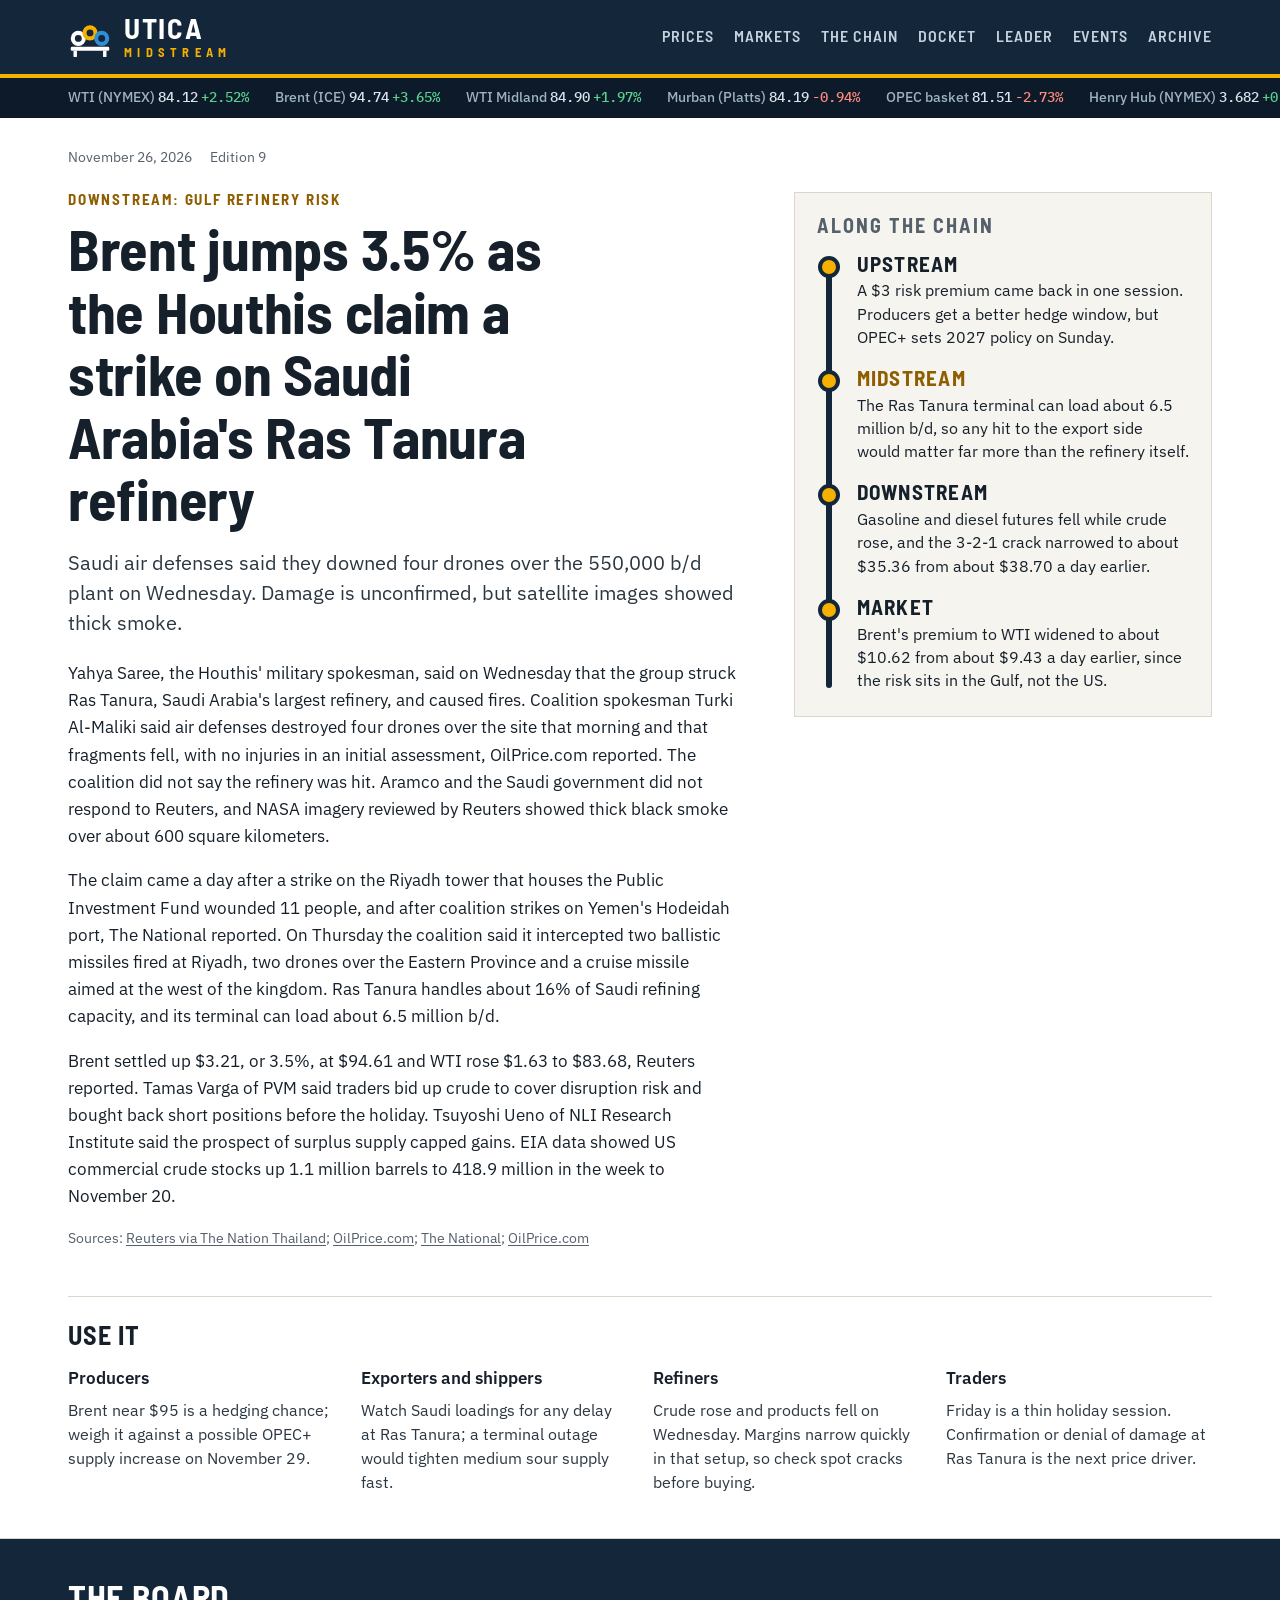
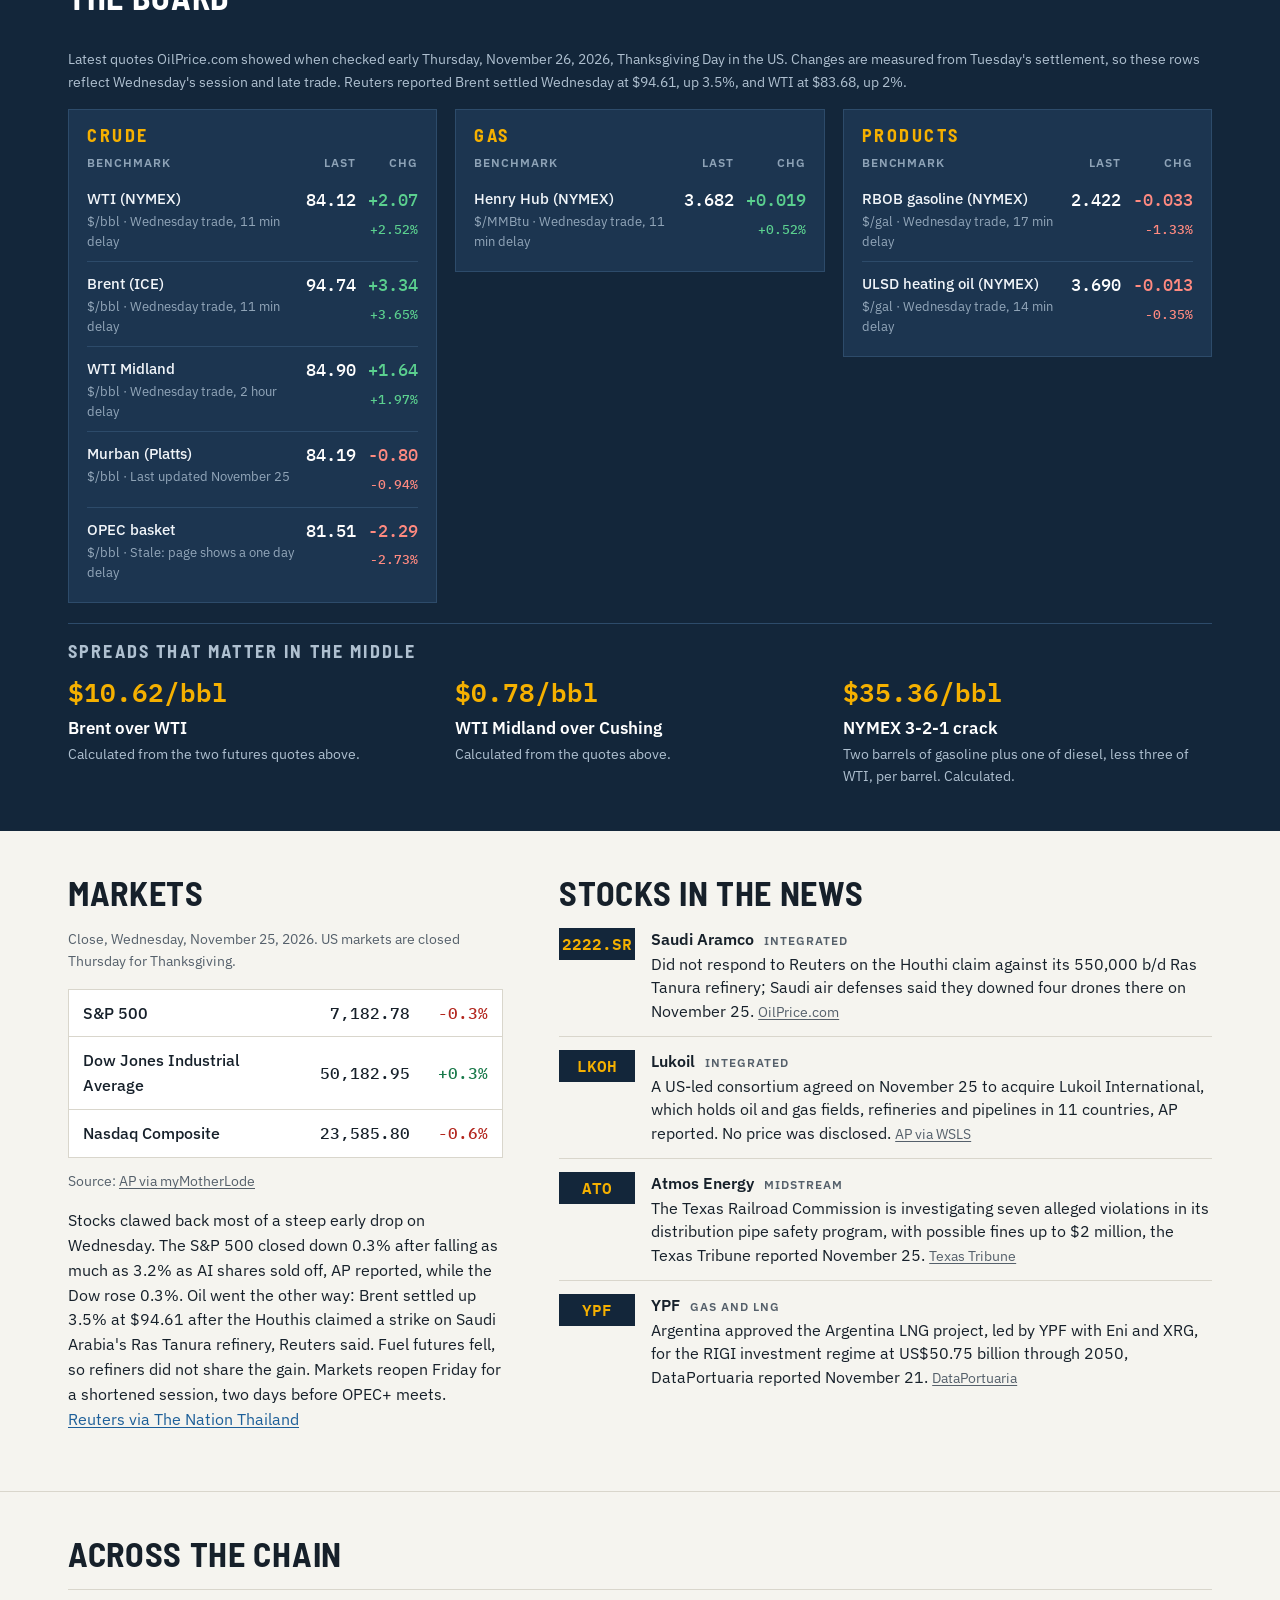
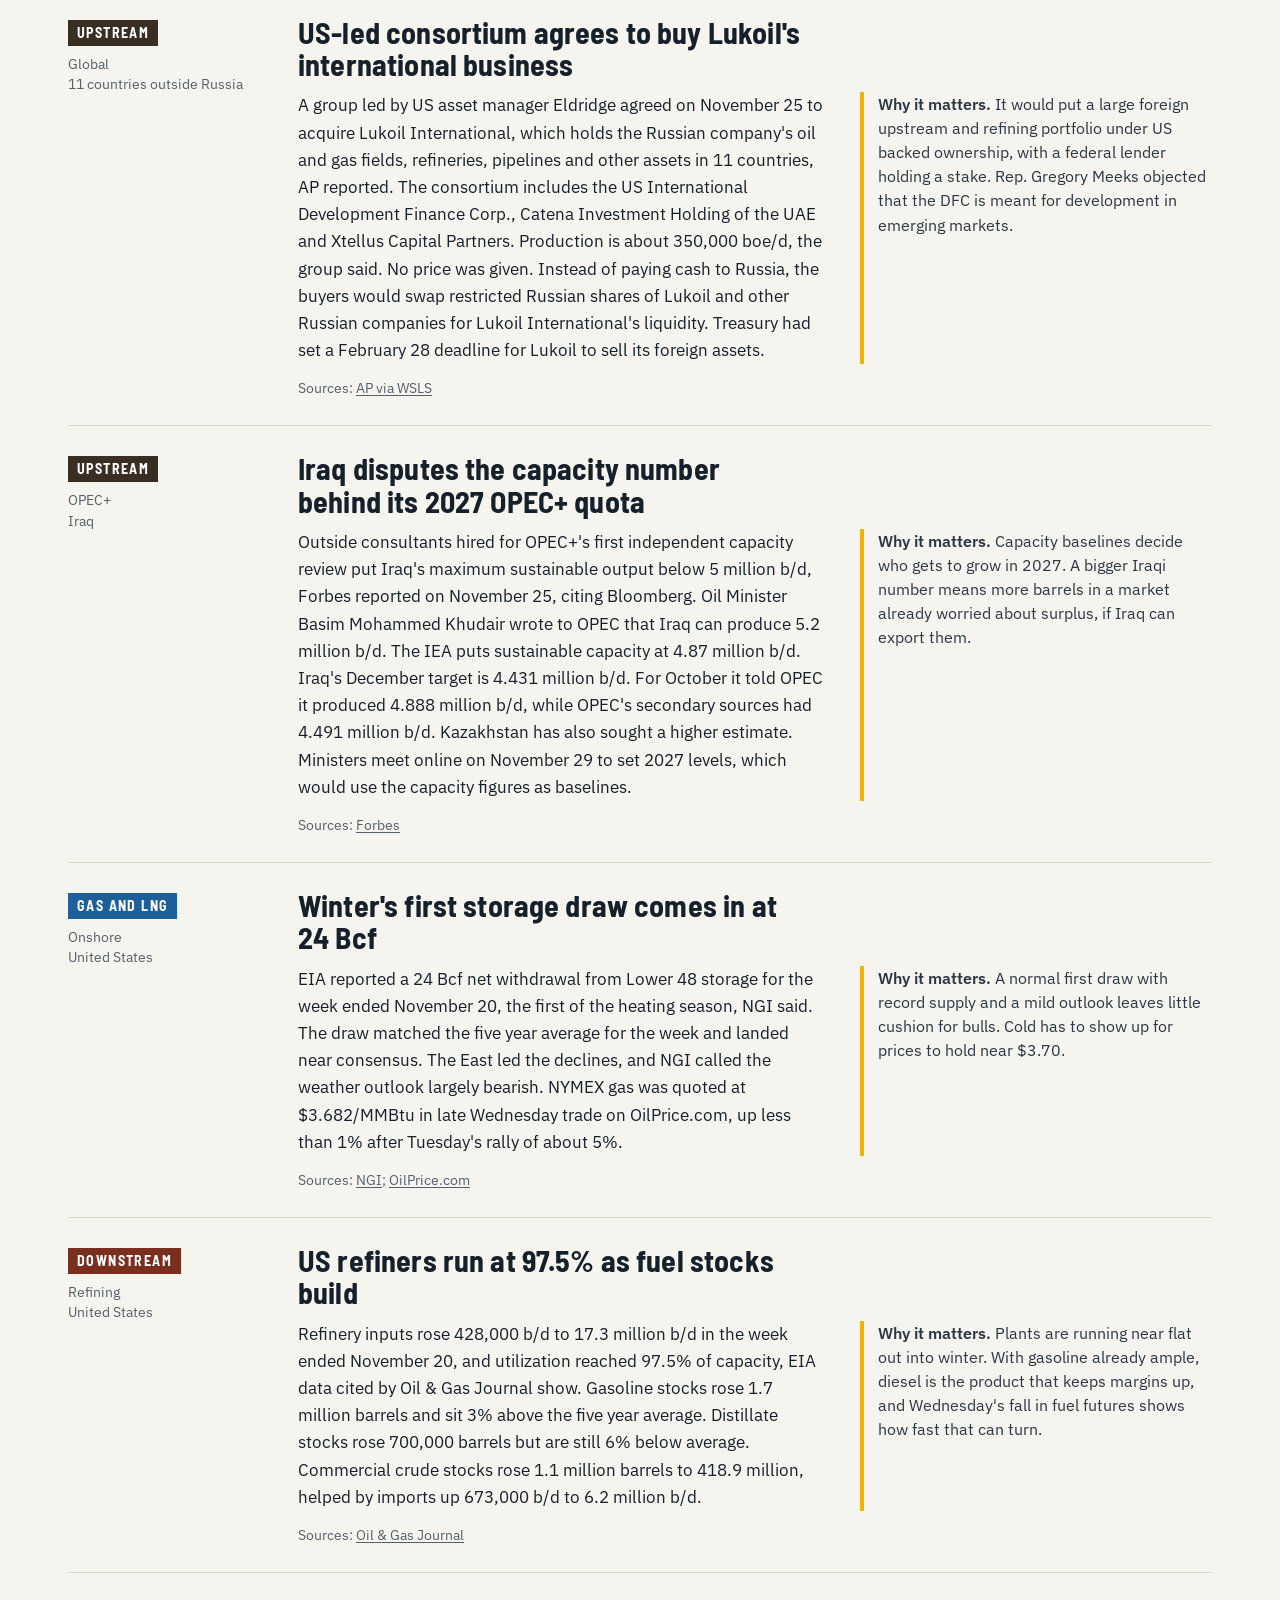
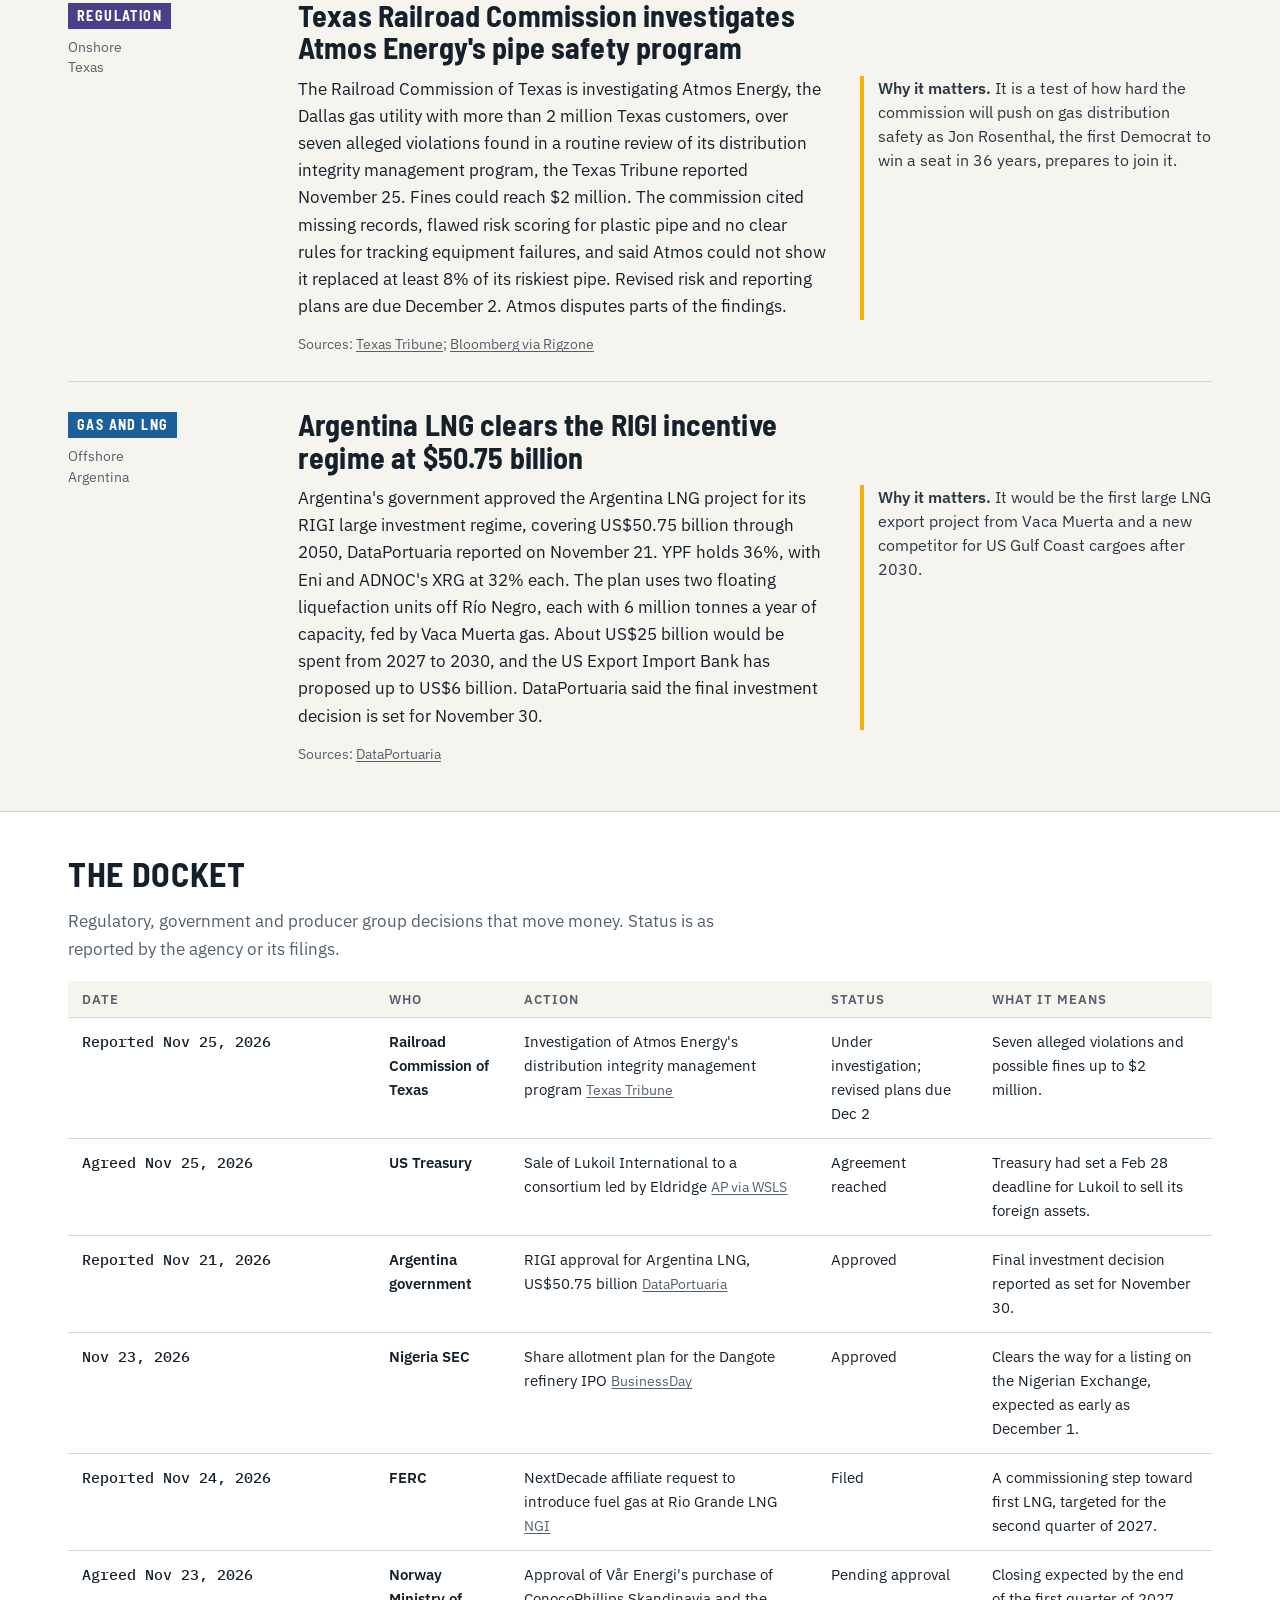
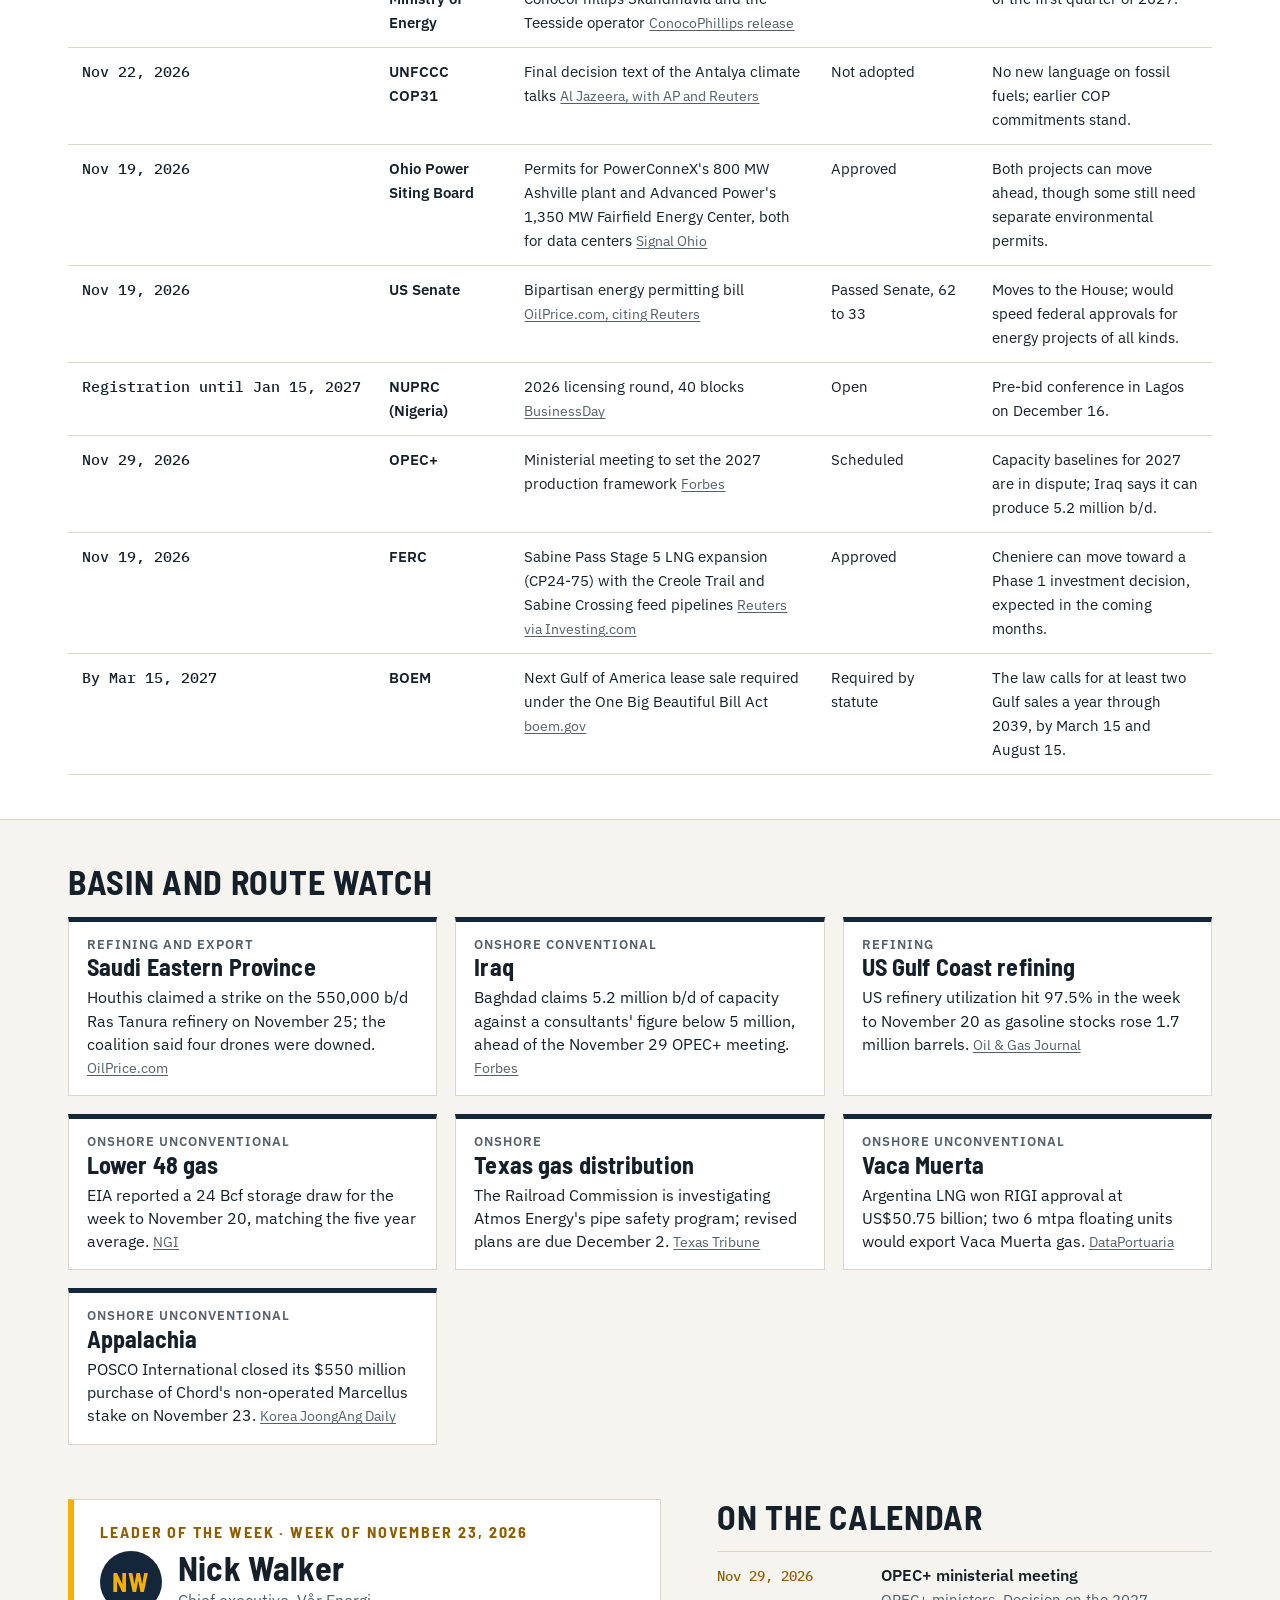
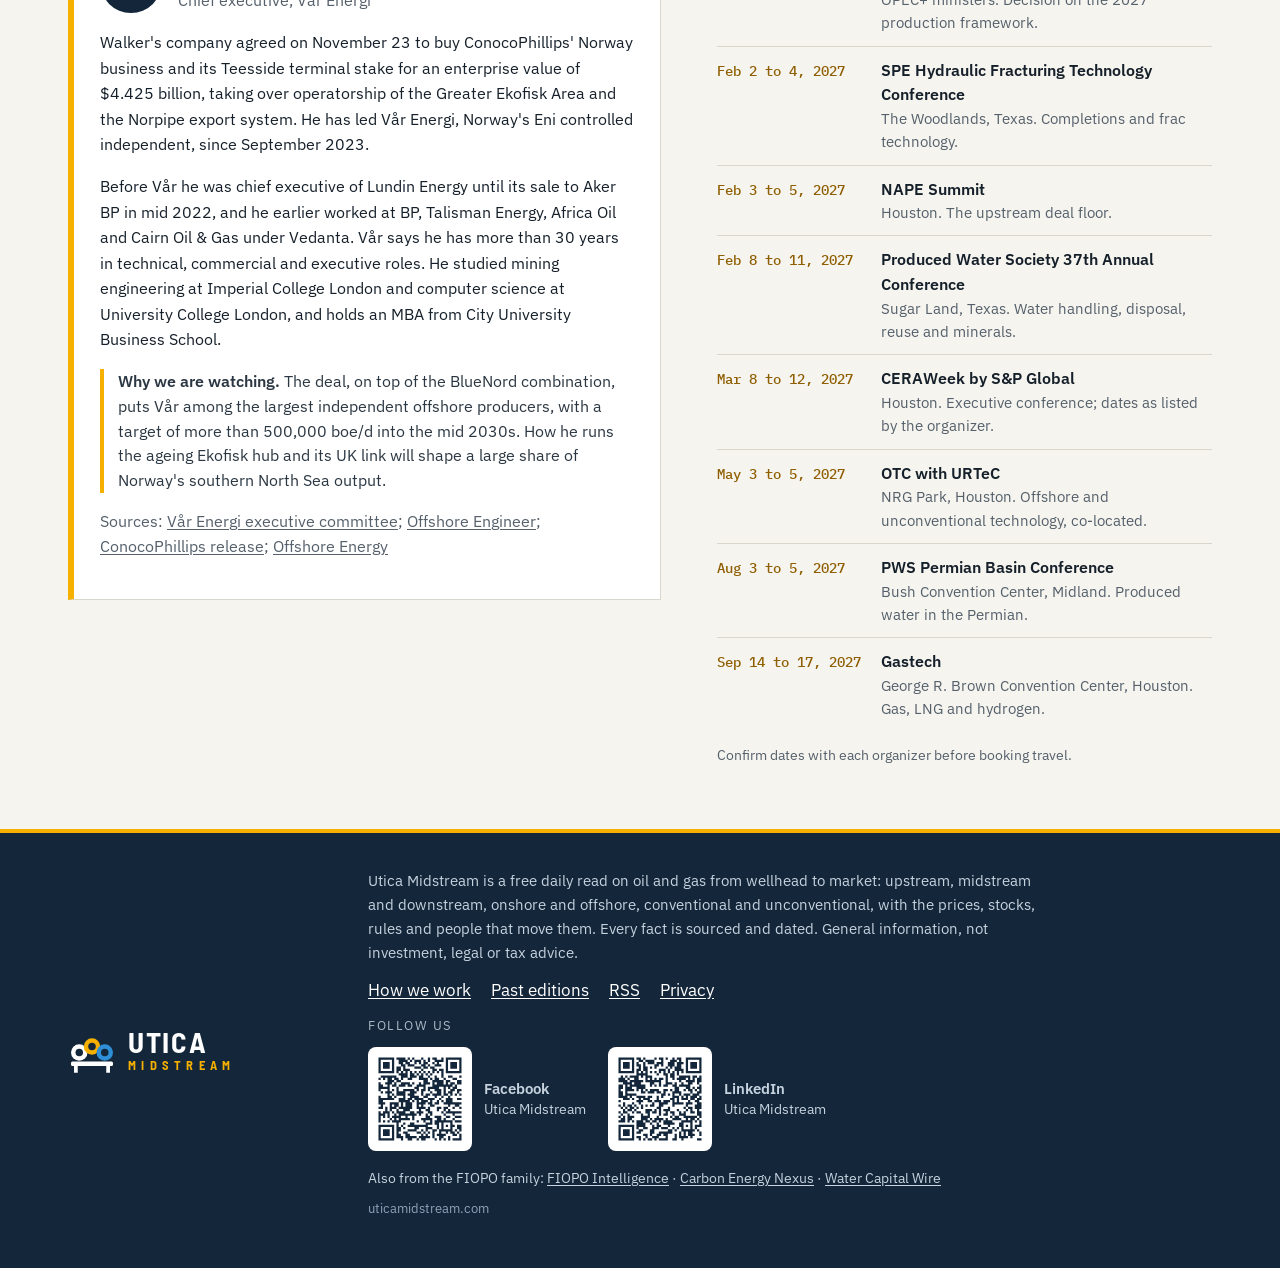
==== commit ba61c885: "Edition 2026-11-26: Brent jumps 3.5% on Houthi claim against Ras Tanura Co-Authored-By: Claude Opus " ====
--- a/index.html
+++ b/index.html
@@ -6,7 +6,7 @@
 <meta http-equiv="Content-Security-Policy" content="default-src 'self'; script-src 'self'; style-src 'self' 'unsafe-inline'; img-src 'self' data:; font-src 'self'; connect-src 'self'; object-src 'none'; base-uri 'self'; form-action 'self'; upgrade-insecure-requests">
 <meta name="referrer" content="strict-origin-when-cross-origin">
 <title>Utica Midstream: Daily Oil and Gas News, Prices and Midstream Intelligence</title>
-<meta name="description" content="Shipping attacks near Hormuz are moving oil for a day at a time. Brent jumped more than 2% on Tuesday after three vessels were hit, then gave back $1.35 by early Wednesday as surplus worries for 2027 returned.">
+<meta name="description" content="Ras Tanura, Saudi Arabia&#39;s largest refinery, is a target again. The Houthis claimed a strike there on Wednesday, Saudi air defenses said they downed four drones, and Brent settled up 3.5% at $94.61.">
 <meta name="robots" content="index, follow, max-image-preview:large">
 <link rel="canonical" href="https://uticamidstream.com/">
 <meta name="google-site-verification" content="088mT8MW7YSvouSN46BnCaNXU6O1GncsoiYr1Zxl6-Y">
@@ -14,23 +14,23 @@
 <meta name="theme-color" content="#13263A">
 <meta property="og:type" content="article">
 <meta property="og:site_name" content="Utica Midstream">
-<meta property="og:title" content="Oil gives back Tuesday&#39;s gain as glut fears outweigh new ship attacks near Hormuz">
-<meta property="og:description" content="Shipping attacks near Hormuz are moving oil for a day at a time. Brent jumped more than 2% on Tuesday after three vessels were hit, then gave back $1.35 by early Wednesday as surplus worries for 2027 returned.">
+<meta property="og:title" content="Brent jumps 3.5% as the Houthis claim a strike on Saudi Arabia&#39;s Ras Tanura refinery">
+<meta property="og:description" content="Ras Tanura, Saudi Arabia&#39;s largest refinery, is a target again. The Houthis claimed a strike there on Wednesday, Saudi air defenses said they downed four drones, and Brent settled up 3.5% at $94.61.">
 <meta property="og:url" content="https://uticamidstream.com/">
-<meta property="og:image" content="https://uticamidstream.com/social/2026-11-25.png">
+<meta property="og:image" content="https://uticamidstream.com/social/2026-11-26.png">
 <meta property="og:image:width" content="1080"><meta property="og:image:height" content="1350">
-<meta property="article:published_time" content="2026-11-25T04:48:00-06:00">
+<meta property="article:published_time" content="2026-11-26T04:48:00-06:00">
 <meta name="twitter:card" content="summary_large_image">
-<meta name="twitter:title" content="Oil gives back Tuesday&#39;s gain as glut fears outweigh new ship attacks near Hormuz">
-<meta name="twitter:description" content="Shipping attacks near Hormuz are moving oil for a day at a time. Brent jumped more than 2% on Tuesday after three vessels were hit, then gave back $1.35 by early Wednesday as surplus worries for 2027 returned.">
-<meta name="twitter:image" content="https://uticamidstream.com/social/2026-11-25.png">
+<meta name="twitter:title" content="Brent jumps 3.5% as the Houthis claim a strike on Saudi Arabia&#39;s Ras Tanura refinery">
+<meta name="twitter:description" content="Ras Tanura, Saudi Arabia&#39;s largest refinery, is a target again. The Houthis claimed a strike there on Wednesday, Saudi air defenses said they downed four drones, and Brent settled up 3.5% at $94.61.">
+<meta name="twitter:image" content="https://uticamidstream.com/social/2026-11-26.png">
 <link rel="icon" type="image/svg+xml" href="brand/um-icon.svg">
 <link rel="apple-touch-icon" href="brand/um-icon-180.png">
 <link rel="alternate" type="application/rss+xml" title="Utica Midstream" href="feed.xml">
 <link rel="preload" href="assets/fonts/barlow-semi-condensed-latin-700-normal.woff2" as="font" type="font/woff2" crossorigin>
 <link rel="stylesheet" href="assets/style.css?v=01a7a954">
 
-<script type="application/ld+json">{"@context": "https://schema.org", "@graph": [{"@type": "NewsMediaOrganization", "@id": "https://uticamidstream.com/#org", "name": "Utica Midstream", "url": "https://uticamidstream.com/", "logo": {"@type": "ImageObject", "url": "https://uticamidstream.com/brand/um-icon-512.png", "width": 512, "height": 512}, "description": "A free daily read on oil and gas from wellhead to market: prices, stocks, pipelines, policy, projects and people, with every fact sourced and dated.", "sameAs": ["https://www.facebook.com/profile.php?id=61596931970525", "https://www.linkedin.com/company/uticamidstream/"]}, {"@type": "NewsArticle", "@id": "https://uticamidstream.com/#article", "headline": "Oil gives back Tuesday's gain as glut fears outweigh new ship attacks near Hormuz", "description": "Shipping attacks near Hormuz are moving oil for a day at a time. Brent jumped more than 2% on Tuesday after three vessels were hit, then gave back $1.35 by early Wednesday as surplus worries for 2027 returned.", "url": "https://uticamidstream.com/", "mainEntityOfPage": "https://uticamidstream.com/", "image": ["https://uticamidstream.com/social/2026-11-25.png"], "datePublished": "2026-11-25T04:48:00-06:00", "dateModified": "2026-11-25T04:48:00-06:00", "inLanguage": "en-US", "isAccessibleForFree": true, "articleSection": ["Market: shipping risk versus surplus", "Upstream", "Downstream", "Gas and LNG", "Gas and LNG", "Upstream", "Cross-industry"], "author": {"@id": "https://uticamidstream.com/#org"}, "publisher": {"@id": "https://uticamidstream.com/#org"}}, {"@type": "Person", "name": "Nick Walker", "jobTitle": "Chief executive, Vår Energi"}, {"@type": "WebSite", "@id": "https://uticamidstream.com/#site", "name": "Utica Midstream", "url": "https://uticamidstream.com/", "publisher": {"@id": "https://uticamidstream.com/#org"}, "inLanguage": "en-US"}]}</script>
+<script type="application/ld+json">{"@context": "https://schema.org", "@graph": [{"@type": "NewsMediaOrganization", "@id": "https://uticamidstream.com/#org", "name": "Utica Midstream", "url": "https://uticamidstream.com/", "logo": {"@type": "ImageObject", "url": "https://uticamidstream.com/brand/um-icon-512.png", "width": 512, "height": 512}, "description": "A free daily read on oil and gas from wellhead to market: prices, stocks, pipelines, policy, projects and people, with every fact sourced and dated.", "sameAs": ["https://www.facebook.com/profile.php?id=61596931970525", "https://www.linkedin.com/company/uticamidstream/"]}, {"@type": "NewsArticle", "@id": "https://uticamidstream.com/#article", "headline": "Brent jumps 3.5% as the Houthis claim a strike on Saudi Arabia's Ras Tanura refinery", "description": "Ras Tanura, Saudi Arabia's largest refinery, is a target again. The Houthis claimed a strike there on Wednesday, Saudi air defenses said they downed four drones, and Brent settled up 3.5% at $94.61.", "url": "https://uticamidstream.com/", "mainEntityOfPage": "https://uticamidstream.com/", "image": ["https://uticamidstream.com/social/2026-11-26.png"], "datePublished": "2026-11-26T04:48:00-06:00", "dateModified": "2026-11-26T04:48:00-06:00", "inLanguage": "en-US", "isAccessibleForFree": true, "articleSection": ["Downstream: Gulf refinery risk", "Upstream", "Upstream", "Gas and LNG", "Downstream", "Regulation", "Gas and LNG"], "author": {"@id": "https://uticamidstream.com/#org"}, "publisher": {"@id": "https://uticamidstream.com/#org"}}, {"@type": "Person", "name": "Nick Walker", "jobTitle": "Chief executive, Vår Energi"}, {"@type": "WebSite", "@id": "https://uticamidstream.com/#site", "name": "Utica Midstream", "url": "https://uticamidstream.com/", "publisher": {"@id": "https://uticamidstream.com/#org"}, "inLanguage": "en-US"}]}</script>
 </head>
 <body>
 <a class="skip" href="#main">Skip to content</a>
@@ -49,52 +49,52 @@
  </div>
 </header>
 <div class="tape" id="prices-tape" aria-label="Price tape">
- <div class="wrap tape-in"><span class="tk"><b>WTI (NYMEX)</b> <span class="num">81.49</span> <span class="num up">+1.65%</span></span><span class="tk"><b>Brent (ICE)</b> <span class="num">90.92</span> <span class="num up">+1.73%</span></span><span class="tk"><b>WTI Midland</b> <span class="num">82.72</span> <span class="num up">+1.78%</span></span><span class="tk"><b>Murban (Platts)</b> <span class="num">84.99</span> <span class="num dn">-4.82%</span></span><span class="tk"><b>OPEC basket</b> <span class="num">83.80</span> <span class="num dn">-2.40%</span></span><span class="tk"><b>Henry Hub (NYMEX)</b> <span class="num">3.340</span> <span class="num up">+4.9%</span></span><span class="tk"><b>RBOB gasoline (NYMEX)</b> <span class="num">2.444</span> <span class="num up">+1.61%</span></span><span class="tk"><b>ULSD heating oil (NYMEX)</b> <span class="num">3.696</span> <span class="num dn">-0.05%</span></span></div>
+ <div class="wrap tape-in"><span class="tk"><b>WTI (NYMEX)</b> <span class="num">84.12</span> <span class="num up">+2.52%</span></span><span class="tk"><b>Brent (ICE)</b> <span class="num">94.74</span> <span class="num up">+3.65%</span></span><span class="tk"><b>WTI Midland</b> <span class="num">84.90</span> <span class="num up">+1.97%</span></span><span class="tk"><b>Murban (Platts)</b> <span class="num">84.19</span> <span class="num dn">-0.94%</span></span><span class="tk"><b>OPEC basket</b> <span class="num">81.51</span> <span class="num dn">-2.73%</span></span><span class="tk"><b>Henry Hub (NYMEX)</b> <span class="num">3.682</span> <span class="num up">+0.52%</span></span><span class="tk"><b>RBOB gasoline (NYMEX)</b> <span class="num">2.422</span> <span class="num dn">-1.33%</span></span><span class="tk"><b>ULSD heating oil (NYMEX)</b> <span class="num">3.690</span> <span class="num dn">-0.35%</span></span></div>
 </div>
 <main id="main">
 <section class="lead">
  <div class="wrap">
-  <p class="dateline">November 25, 2026<span>Edition 8</span></p>
+  <p class="dateline">November 26, 2026<span>Edition 9</span></p>
   <div class="lead-grid">
    <article class="lead-story">
-    <p class="kick">Market: shipping risk versus surplus</p>
-    <h1>Oil gives back Tuesday&#39;s gain as glut fears outweigh new ship attacks near Hormuz</h1>
-    <p class="dek">Brent fell back to about $90 early Wednesday, a day after rising more than 2% when three vessels were struck by projectiles in the strait.</p>
-    <p>Crude swung both ways in 24 hours. On Tuesday, Brent settled up 2.27% at $91.40 and WTI up 2.35% at $82.05, Forbes Middle East reported, on shipping risk in the Strait of Hormuz. By 07:10 Saudi time on Wednesday, Reuters reported, both had lost $1.35, with Brent at $90.05 and WTI at $80.70.</p><p>The attacks continued. The UK Maritime Trade Operations agency said three vessels were struck by unidentified projectiles on Monday while sailing east through the strait, and Iran&#39;s Revolutionary Guards said they stopped a container ship on an &#34;unauthorised&#34; route on Tuesday, according to Reuters. ANZ analysts said flows through Hormuz were at 49% of normal levels, Angel One reported.</p><p>Supply still sets the tone. Zhenqiang Seto of LSEG told Reuters that surplus worries for 2027 outweigh shipping risk. Industry data from the American Petroleum Institute showed US crude stocks up 126,000 barrels in the week to November 20, against an average forecast of a 1.5 million barrel rise in a Reuters poll. Iraq is pressing OPEC+ to raise its estimate of Iraqi production capacity, four people familiar with the matter told Reuters, ahead of the group&#39;s November 29 meeting on 2027 policy.</p>
-    <p class="src">Sources: <a href="https://arabnews.com/energy/oil-slips-over-1-as-supply-glut-prospect-offsets-middle-east-disruption-fears-3013948" rel="noopener">Reuters via Arab News</a>; <a href="https://www.forbesmiddleeast.com/industry/energy/brent-crude-rises-227-to-9140-wti-gains-235-to-8205" rel="noopener">Forbes Middle East</a>; <a href="https://www.angelone.in/news/commodities/crude-oil-prices-fall-today-as-hormuz-attacks-mount-supply-concerns-and-weak-fuel-markets-weigh-november-25-2026" rel="noopener">Angel One</a>; <a href="https://oilprice.com/oil-price-charts/" rel="noopener">OilPrice.com</a></p>
+    <p class="kick">Downstream: Gulf refinery risk</p>
+    <h1>Brent jumps 3.5% as the Houthis claim a strike on Saudi Arabia&#39;s Ras Tanura refinery</h1>
+    <p class="dek">Saudi air defenses said they downed four drones over the 550,000 b/d plant on Wednesday. Damage is unconfirmed, but satellite images showed thick smoke.</p>
+    <p>Yahya Saree, the Houthis&#39; military spokesman, said on Wednesday that the group struck Ras Tanura, Saudi Arabia&#39;s largest refinery, and caused fires. Coalition spokesman Turki Al-Maliki said air defenses destroyed four drones over the site that morning and that fragments fell, with no injuries in an initial assessment, OilPrice.com reported. The coalition did not say the refinery was hit. Aramco and the Saudi government did not respond to Reuters, and NASA imagery reviewed by Reuters showed thick black smoke over about 600 square kilometers.</p><p>The claim came a day after a strike on the Riyadh tower that houses the Public Investment Fund wounded 11 people, and after coalition strikes on Yemen&#39;s Hodeidah port, The National reported. On Thursday the coalition said it intercepted two ballistic missiles fired at Riyadh, two drones over the Eastern Province and a cruise missile aimed at the west of the kingdom. Ras Tanura handles about 16% of Saudi refining capacity, and its terminal can load about 6.5 million b/d.</p><p>Brent settled up $3.21, or 3.5%, at $94.61 and WTI rose $1.63 to $83.68, Reuters reported. Tamas Varga of PVM said traders bid up crude to cover disruption risk and bought back short positions before the holiday. Tsuyoshi Ueno of NLI Research Institute said the prospect of surplus supply capped gains. EIA data showed US commercial crude stocks up 1.1 million barrels to 418.9 million in the week to November 20.</p>
+    <p class="src">Sources: <a href="https://www.nationthailand.com/news/world/40073934" rel="noopener">Reuters via The Nation Thailand</a>; <a href="https://oilprice.com/Latest-Energy-News/World-News/Oil-Jumps-Over-2-as-Saudi-Arabia-Downs-Drones-Over-Ras-Tanura.html" rel="noopener">OilPrice.com</a>; <a href="https://www.thenationalnews.com/news/gulf/2026/11/26/saudi-arabia-intercepts-wave-of-retaliatory-houthi-attacks/" rel="noopener">The National</a>; <a href="https://oilprice.com/oil-price-charts/" rel="noopener">OilPrice.com</a></p>
    </article>
    <aside class="flowline" aria-label="How this story moves along the value chain">
     <h2>Along the chain</h2>
     <ol>
      
-     <li class="st st-upstream on"><span class="node" aria-hidden="true"></span><h3>Upstream</h3><p>A swing of more than $1 a day around $80 WTI keeps 2027 budgets cautious; the Iraq capacity push hints at more OPEC+ barrels, not fewer.</p></li>
-     
-     <li class="st st-midstream on"><span class="node" aria-hidden="true"></span><h3>Midstream</h3><p>Tankers keep taking hits east of Hormuz and flows are about half of normal, so war risk cover and routing costs stay high.</p></li>
-     
-     <li class="st st-downstream"><span class="node" aria-hidden="true"></span><h3>Downstream</h3><p>Diesel futures were flat on Tuesday while crude rose, and the 3-2-1 crack eased to about $38.70.</p></li>
-     
-     <li class="st st-market on"><span class="node" aria-hidden="true"></span><h3>Market</h3><p>Each incident lifts prices for a session, then the surplus view returns. The Brent to WTI spread widened to about $9.43.</p></li>
+     <li class="st st-upstream on"><span class="node" aria-hidden="true"></span><h3>Upstream</h3><p>A $3 risk premium came back in one session. Producers get a better hedge window, but OPEC+ sets 2027 policy on Sunday.</p></li>
+     
+     <li class="st st-midstream on"><span class="node" aria-hidden="true"></span><h3>Midstream</h3><p>The Ras Tanura terminal can load about 6.5 million b/d, so any hit to the export side would matter far more than the refinery itself.</p></li>
+     
+     <li class="st st-downstream on"><span class="node" aria-hidden="true"></span><h3>Downstream</h3><p>Gasoline and diesel futures fell while crude rose, and the 3-2-1 crack narrowed to about $35.36 from about $38.70 a day earlier.</p></li>
+     
+     <li class="st st-market on"><span class="node" aria-hidden="true"></span><h3>Market</h3><p>Brent&#39;s premium to WTI widened to about $10.62 from about $9.43 a day earlier, since the risk sits in the Gulf, not the US.</p></li>
      
     </ol>
    </aside>
   </div>
   <div class="use">
    <h2>Use it</h2>
-   <dl><div><dt>Producers</dt><dd>Plan for volatility around $80 WTI and watch whether OPEC+ resets capacity baselines for Iraq and others on November 29.</dd></div><div><dt>Shippers and insurers</dt><dd>Treat the strait as active risk: three projectile strikes and a container ship stopped by Iran in two days.</dd></div><div><dt>Refiners</dt><dd>Product prices lagged crude on Tuesday; check margins before buying more Middle East grades.</dd></div><div><dt>Traders</dt><dd>Read Wednesday&#39;s EIA oil and gas data, released early for Thanksgiving, against the small API crude build.</dd></div></dl>
+   <dl><div><dt>Producers</dt><dd>Brent near $95 is a hedging chance; weigh it against a possible OPEC+ supply increase on November 29.</dd></div><div><dt>Exporters and shippers</dt><dd>Watch Saudi loadings for any delay at Ras Tanura; a terminal outage would tighten medium sour supply fast.</dd></div><div><dt>Refiners</dt><dd>Crude rose and products fell on Wednesday. Margins narrow quickly in that setup, so check spot cracks before buying.</dd></div><div><dt>Traders</dt><dd>Friday is a thin holiday session. Confirmation or denial of damage at Ras Tanura is the next price driver.</dd></div></dl>
   </div>
  </div>
 </section>
 
 <section class="board" id="prices" aria-label="Commodity prices">
  <div class="wrap">
-  <div class="board-head"><h2 class="sh">The board</h2><p class="asof">Latest quotes OilPrice.com showed when checked at about 5 a.m. Central, Wednesday, November 25, 2026. Changes are measured from Monday&#39;s settlement, so these rows reflect Tuesday&#39;s session, not Wednesday&#39;s overnight trade. Reuters had Brent at $90.05 and WTI at $80.70 at 07:10 Saudi time on Wednesday.</p></div>
+  <div class="board-head"><h2 class="sh">The board</h2><p class="asof">Latest quotes OilPrice.com showed when checked early Thursday, November 26, 2026, Thanksgiving Day in the US. Changes are measured from Tuesday&#39;s settlement, so these rows reflect Wednesday&#39;s session and late trade. Reuters reported Brent settled Wednesday at $94.61, up 3.5%, and WTI at $83.68, up 2%.</p></div>
   <div class="board-grid">
    
    <div class="panel">
     <h3>Crude</h3>
     <table>
      <thead><tr><th scope="col">Benchmark</th><th scope="col" class="r">Last</th><th scope="col" class="r">Chg</th></tr></thead>
-     <tbody><tr><th scope="row"><a href="https://oilprice.com/oil-price-charts/" rel="noopener">WTI (NYMEX)</a><span class="unit">$/bbl · Tuesday trade, 11 min delay</span></th><td class="r num">81.49</td><td class="r num up">+1.32<br><span class="pc">+1.65%</span></td></tr><tr><th scope="row"><a href="https://oilprice.com/oil-price-charts/" rel="noopener">Brent (ICE)</a><span class="unit">$/bbl · Tuesday trade, 11 min delay</span></th><td class="r num">90.92</td><td class="r num up">+1.55<br><span class="pc">+1.73%</span></td></tr><tr><th scope="row"><a href="https://oilprice.com/oil-price-charts/" rel="noopener">WTI Midland</a><span class="unit">$/bbl · Tuesday trade, 1 hour delay</span></th><td class="r num">82.72</td><td class="r num up">+1.45<br><span class="pc">+1.78%</span></td></tr><tr><th scope="row"><a href="https://oilprice.com/oil-price-charts/" rel="noopener">Murban (Platts)</a><span class="unit">$/bbl · Stale: last updated November 24</span></th><td class="r num">84.99</td><td class="r num dn">-4.30<br><span class="pc">-4.82%</span></td></tr><tr><th scope="row"><a href="https://oilprice.com/oil-price-charts/" rel="noopener">OPEC basket</a><span class="unit">$/bbl · Stale: page shows a one day delay</span></th><td class="r num">83.80</td><td class="r num dn">-2.06<br><span class="pc">-2.40%</span></td></tr></tbody>
+     <tbody><tr><th scope="row"><a href="https://oilprice.com/oil-price-charts/" rel="noopener">WTI (NYMEX)</a><span class="unit">$/bbl · Wednesday trade, 11 min delay</span></th><td class="r num">84.12</td><td class="r num up">+2.07<br><span class="pc">+2.52%</span></td></tr><tr><th scope="row"><a href="https://oilprice.com/oil-price-charts/" rel="noopener">Brent (ICE)</a><span class="unit">$/bbl · Wednesday trade, 11 min delay</span></th><td class="r num">94.74</td><td class="r num up">+3.34<br><span class="pc">+3.65%</span></td></tr><tr><th scope="row"><a href="https://oilprice.com/oil-price-charts/" rel="noopener">WTI Midland</a><span class="unit">$/bbl · Wednesday trade, 2 hour delay</span></th><td class="r num">84.90</td><td class="r num up">+1.64<br><span class="pc">+1.97%</span></td></tr><tr><th scope="row"><a href="https://oilprice.com/oil-price-charts/" rel="noopener">Murban (Platts)</a><span class="unit">$/bbl · Last updated November 25</span></th><td class="r num">84.19</td><td class="r num dn">-0.80<br><span class="pc">-0.94%</span></td></tr><tr><th scope="row"><a href="https://oilprice.com/oil-price-charts/" rel="noopener">OPEC basket</a><span class="unit">$/bbl · Stale: page shows a one day delay</span></th><td class="r num">81.51</td><td class="r num dn">-2.29<br><span class="pc">-2.73%</span></td></tr></tbody>
     </table>
    </div>
    
@@ -102,7 +102,7 @@
     <h3>Gas</h3>
     <table>
      <thead><tr><th scope="col">Benchmark</th><th scope="col" class="r">Last</th><th scope="col" class="r">Chg</th></tr></thead>
-     <tbody><tr><th scope="row"><a href="https://oilprice.com/oil-price-charts/" rel="noopener">Henry Hub (NYMEX)</a><span class="unit">$/MMBtu · Tuesday trade, 15 min delay</span></th><td class="r num">3.340</td><td class="r num up">+0.156<br><span class="pc">+4.9%</span></td></tr></tbody>
+     <tbody><tr><th scope="row"><a href="https://oilprice.com/oil-price-charts/" rel="noopener">Henry Hub (NYMEX)</a><span class="unit">$/MMBtu · Wednesday trade, 11 min delay</span></th><td class="r num">3.682</td><td class="r num up">+0.019<br><span class="pc">+0.52%</span></td></tr></tbody>
     </table>
    </div>
    
@@ -110,14 +110,14 @@
     <h3>Products</h3>
     <table>
      <thead><tr><th scope="col">Benchmark</th><th scope="col" class="r">Last</th><th scope="col" class="r">Chg</th></tr></thead>
-     <tbody><tr><th scope="row"><a href="https://oilprice.com/oil-price-charts/" rel="noopener">RBOB gasoline (NYMEX)</a><span class="unit">$/gal · Tuesday trade, 13 min delay</span></th><td class="r num">2.444</td><td class="r num up">+0.039<br><span class="pc">+1.61%</span></td></tr><tr><th scope="row"><a href="https://oilprice.com/oil-price-charts/" rel="noopener">ULSD heating oil (NYMEX)</a><span class="unit">$/gal · Tuesday trade, 11 min delay</span></th><td class="r num">3.696</td><td class="r num dn">-0.002<br><span class="pc">-0.05%</span></td></tr></tbody>
+     <tbody><tr><th scope="row"><a href="https://oilprice.com/oil-price-charts/" rel="noopener">RBOB gasoline (NYMEX)</a><span class="unit">$/gal · Wednesday trade, 17 min delay</span></th><td class="r num">2.422</td><td class="r num dn">-0.033<br><span class="pc">-1.33%</span></td></tr><tr><th scope="row"><a href="https://oilprice.com/oil-price-charts/" rel="noopener">ULSD heating oil (NYMEX)</a><span class="unit">$/gal · Wednesday trade, 14 min delay</span></th><td class="r num">3.690</td><td class="r num dn">-0.013<br><span class="pc">-0.35%</span></td></tr></tbody>
     </table>
    </div>
    
   </div>
   <div class="spreads">
    <h3>Spreads that matter in the middle</h3>
-   <ul><li><span class="num">$9.43/bbl</span><b>Brent over WTI</b><span>Calculated from the two futures quotes above.</span></li><li><span class="num">$1.23/bbl</span><b>WTI Midland over Cushing</b><span>Calculated from the quotes above.</span></li><li><span class="num">$38.69/bbl</span><b>NYMEX 3-2-1 crack</b><span>Two barrels of gasoline plus one of diesel, less three of WTI, per barrel. Calculated.</span></li></ul>
+   <ul><li><span class="num">$10.62/bbl</span><b>Brent over WTI</b><span>Calculated from the two futures quotes above.</span></li><li><span class="num">$0.78/bbl</span><b>WTI Midland over Cushing</b><span>Calculated from the quotes above.</span></li><li><span class="num">$35.36/bbl</span><b>NYMEX 3-2-1 crack</b><span>Two barrels of gasoline plus one of diesel, less three of WTI, per barrel. Calculated.</span></li></ul>
   </div>
  </div>
 </section>
@@ -126,16 +126,16 @@
  <div class="wrap mk-grid">
   <div>
    <h2 class="sh">Markets</h2>
-   <p class="asof">Close, Tuesday, November 24, 2026</p>
+   <p class="asof">Close, Wednesday, November 25, 2026. US markets are closed Thursday for Thanksgiving.</p>
    <table class="idx">
-    <tbody><tr><th scope="row">S&amp;P 500</th><td class="r num">7,201.09</td><td class="r num dn">-0.5%</td></tr><tr><th scope="row">Dow Jones Industrial Average</th><td class="r num">50,018.70</td><td class="r num up">+0.9%</td></tr><tr><th scope="row">Nasdaq Composite</th><td class="r num">23,733.54</td><td class="r num dn">-1.5%</td></tr></tbody>
+    <tbody><tr><th scope="row">S&amp;P 500</th><td class="r num">7,182.78</td><td class="r num dn">-0.3%</td></tr><tr><th scope="row">Dow Jones Industrial Average</th><td class="r num">50,182.95</td><td class="r num up">+0.3%</td></tr><tr><th scope="row">Nasdaq Composite</th><td class="r num">23,585.80</td><td class="r num dn">-0.6%</td></tr></tbody>
    </table>
-   <p class="src">Source: <a href="https://mymotherlode.com/news/national/11337878/how-major-us-stock-indexes-fared-tuesday-11-24-2026.html" rel="noopener">AP via myMotherLode</a></p>
-   <p class="read">Stocks split on Tuesday. AI and technology shares led the Nasdaq down 1.5% while the Dow added more than 400 points to close above 50,000, AP reported. Oil bounced: Brent settled up 2.27% at $91.40 and WTI up 2.35% at $82.05, Forbes Middle East reported, on Hormuz shipping risk. Both gave back $1.35 early Wednesday, Reuters said, as surplus worries for 2027 returned ahead of the November 29 OPEC+ meeting. Energy names now trade more on that supply outlook than on each new incident at sea. <a href="https://arabnews.com/energy/oil-slips-over-1-as-supply-glut-prospect-offsets-middle-east-disruption-fears-3013948" rel="noopener">Reuters via Arab News</a></p>
+   <p class="src">Source: <a href="https://mymotherlode.com/news/national/11340405/how-major-us-stock-indexes-fared-wednesday-11-25-2026.html" rel="noopener">AP via myMotherLode</a></p>
+   <p class="read">Stocks clawed back most of a steep early drop on Wednesday. The S&amp;P 500 closed down 0.3% after falling as much as 3.2% as AI shares sold off, AP reported, while the Dow rose 0.3%. Oil went the other way: Brent settled up 3.5% at $94.61 after the Houthis claimed a strike on Saudi Arabia&#39;s Ras Tanura refinery, Reuters said. Fuel futures fell, so refiners did not share the gain. Markets reopen Friday for a shortened session, two days before OPEC+ meets. <a href="https://www.nationthailand.com/news/world/40073934" rel="noopener">Reuters via The Nation Thailand</a></p>
   </div>
   <div>
    <h2 class="sh">Stocks in the news</h2>
-   <ul class="stocks"><li><span class="tick">CHRD</span><div><p class="sn"><b>Chord Energy</b> <span class="seg">Upstream</span></p><p>Completed the $550 million sale of its non-operated Pennsylvania Marcellus position to POSCO International on November 23, leaving it focused on the Williston Basin. <a href="https://www.koreajoongangdaily.com/business/posco-completes-550-million-acquisition-of-us-shale-gas-field/12988546" rel="noopener">Korea JoongAng Daily</a></p></div></li><li><span class="tick">NEXT</span><div><p class="sn"><b>NextDecade</b> <span class="seg">LNG</span></p><p>An affiliate filed to bring high pressure fuel gas into Rio Grande LNG, NGI reported November 24; first LNG is on track for the second quarter of 2027. <a href="https://naturalgasintel.com/news/rio-grande-lng-close-to-introducing-natural-gas-to-first-liquefaction-train/" rel="noopener">NGI</a></p></div></li><li><span class="tick">DEC</span><div><p class="sn"><b>Diversified Energy</b> <span class="seg">Upstream</span></p><p>Closed its roughly $1.8 billion purchase of Birch Permian on November 19, funded in part by $1.455 billion of asset backed notes due 2046. <a href="https://www.sec.gov/Archives/edgar/data/0001922446/000114036126045091/ef20085978_8k.htm" rel="noopener">Diversified Energy 8-K</a></p></div></li><li><span class="tick">CNQ</span><div><p class="sn"><b>Canadian Natural Resources</b> <span class="seg">Upstream</span></p><p>Its C$13.55 a share cash deal for Advantage Energy, about $2.53 billion with debt, is targeted to close in the first quarter of 2027. <a href="https://www.sec.gov/Archives/edgar/data/0001017413/000101741326000054/a11162026pradvantageacq.htm" rel="noopener">Canadian Natural release</a></p></div></li></ul>
+   <ul class="stocks"><li><span class="tick">2222.SR</span><div><p class="sn"><b>Saudi Aramco</b> <span class="seg">Integrated</span></p><p>Did not respond to Reuters on the Houthi claim against its 550,000 b/d Ras Tanura refinery; Saudi air defenses said they downed four drones there on November 25. <a href="https://oilprice.com/Latest-Energy-News/World-News/Oil-Jumps-Over-2-as-Saudi-Arabia-Downs-Drones-Over-Ras-Tanura.html" rel="noopener">OilPrice.com</a></p></div></li><li><span class="tick">LKOH</span><div><p class="sn"><b>Lukoil</b> <span class="seg">Integrated</span></p><p>A US-led consortium agreed on November 25 to acquire Lukoil International, which holds oil and gas fields, refineries and pipelines in 11 countries, AP reported. No price was disclosed. <a href="https://www.wsls.com/business/2026/11/26/us-led-consortium-agrees-to-acquire-assets-from-russian-oil-company-lukoil/" rel="noopener">AP via WSLS</a></p></div></li><li><span class="tick">ATO</span><div><p class="sn"><b>Atmos Energy</b> <span class="seg">Midstream</span></p><p>The Texas Railroad Commission is investigating seven alleged violations in its distribution pipe safety program, with possible fines up to $2 million, the Texas Tribune reported November 25. <a href="https://www.texastribune.org/2026/11/25/texas-railroad-commission-investigates-atmos-energy/" rel="noopener">Texas Tribune</a></p></div></li><li><span class="tick">YPF</span><div><p class="sn"><b>YPF</b> <span class="seg">Gas and LNG</span></p><p>Argentina approved the Argentina LNG project, led by YPF with Eni and XRG, for the RIGI investment regime at US$50.75 billion through 2050, DataPortuaria reported November 21. <a href="https://dataportuaria.com/en/destacadas/argentina-lng-secures-rigi-approval-for-us-50-75-billion-investment-through-2050-b3b6fc" rel="noopener">DataPortuaria</a></p></div></li></ul>
   </div>
  </div>
 </section>
@@ -145,56 +145,56 @@
   <h2 class="sh">Across the chain</h2>
   
   <article class="brief" id="money">
-   <div class="tags"><p class="seg seg-upstream">Upstream</p><p class="set"><span>Onshore</span><span>Pennsylvania, United States</span></p></div>
-   <div>
-    <h3>POSCO closes its $550 million Marcellus buy from Chord Energy</h3>
-    <div class="brief-body"><p>POSCO International said it finalized the purchase of Chord Energy&#39;s entire stake in a Pennsylvania shale gas field on November 23, with a signing ceremony in Houston, Korea JoongAng Daily reported. When the deal was announced in September, Oil &amp; Gas Journal said the non-operated position covers about 32,000 net acres in the core of the Marcellus and produced about 121 MMcf/d over the trailing twelve months, with 1.3 Tcf of reserves. The local operator keeps running the wells; POSCO handles marketing. POSCO expects about 100 billion won, about $74 million, of operating profit a year.</p><p class="why"><b>Why it matters.</b> Asian buyers are moving from buying US LNG to owning the gas behind it. POSCO plans to send part of the output to LNG plants from 2029, OGJ said, while Chord narrows to the Williston Basin.</p></div>
-    <p class="src">Sources: <a href="https://www.koreajoongangdaily.com/business/posco-completes-550-million-acquisition-of-us-shale-gas-field/12988546" rel="noopener">Korea JoongAng Daily</a>; <a href="https://www.ogj.com/general-interest/companies/news/55405540/posco-international-to-acquire-chords-marcellus-gas-assets-for-550-million" rel="noopener">Oil &amp; Gas Journal</a></p>
+   <div class="tags"><p class="seg seg-upstream">Upstream</p><p class="set"><span>Global</span><span>11 countries outside Russia</span></p></div>
+   <div>
+    <h3>US-led consortium agrees to buy Lukoil&#39;s international business</h3>
+    <div class="brief-body"><p>A group led by US asset manager Eldridge agreed on November 25 to acquire Lukoil International, which holds the Russian company&#39;s oil and gas fields, refineries, pipelines and other assets in 11 countries, AP reported. The consortium includes the US International Development Finance Corp., Catena Investment Holding of the UAE and Xtellus Capital Partners. Production is about 350,000 boe/d, the group said. No price was given. Instead of paying cash to Russia, the buyers would swap restricted Russian shares of Lukoil and other Russian companies for Lukoil International&#39;s liquidity. Treasury had set a February 28 deadline for Lukoil to sell its foreign assets.</p><p class="why"><b>Why it matters.</b> It would put a large foreign upstream and refining portfolio under US backed ownership, with a federal lender holding a stake. Rep. Gregory Meeks objected that the DFC is meant for development in emerging markets.</p></div>
+    <p class="src">Sources: <a href="https://www.wsls.com/business/2026/11/26/us-led-consortium-agrees-to-acquire-assets-from-russian-oil-company-lukoil/" rel="noopener">AP via WSLS</a></p>
    </div>
   </article>
   
   <article class="brief" id="world">
-   <div class="tags"><p class="seg seg-downstream">Downstream</p><p class="set"><span>Refining</span><span>Nigeria</span></p></div>
-   <div>
-    <h3>Dangote refinery heads for a stock listing worth about N65 trillion</h3>
-    <div class="brief-body"><p>Nigeria&#39;s Securities and Exchange Commission approved the Dangote refinery&#39;s share allotment plan on November 23, the last regulatory step before listing, BusinessDay reported. Brokers expect the shares to debut as early as December 1, though revised timetables had pointed to December 8. The IPO sold 4.1 billion shares at N525, about 3.3% of the company, and drew about N5.85 trillion of applications. At the offer price the refinery is valued near N65.2 trillion. Capacity was rerated to 700,000 b/d in July, with a plan for 1.4 million b/d by 2029.</p><p class="why"><b>Why it matters.</b> It would be the largest listed company in Africa, and the proceeds help fund a $14.3 billion expansion that would reshape fuel trade flows into West Africa, long a market for US and European gasoline.</p></div>
-    <p class="src">Sources: <a href="https://businessday.ng/markets/article/dangote-refinery-eyes-dec-1-for-historic-n65trn-ngx-listing/" rel="noopener">BusinessDay</a></p>
-   </div>
-  </article>
-  
-  <article class="brief" id="lng">
-   <div class="tags"><p class="seg seg-gas-lng">Gas and LNG</p><p class="set"><span>Export terminals</span><span>South Texas</span></p></div>
-   <div>
-    <h3>Rio Grande LNG asks to bring fuel gas into its first train</h3>
-    <div class="brief-body"><p>A NextDecade affiliate has filed to introduce high pressure fuel gas into the Rio Grande LNG plant under construction near Brownsville, NGI reported on November 24, a step that brings the first liquefaction train closer to start up. First LNG remains on track for the second quarter of 2027. NextDecade has started pre-filing for two more trains, and NGI said the site could eventually reach 48 million tonnes a year.</p><p class="why"><b>Why it matters.</b> Commissioning gas is the first new feedgas pull from a Texas project in this cycle, adding demand on South Texas pipelines well before the first cargo.</p></div>
-    <p class="src">Sources: <a href="https://naturalgasintel.com/news/rio-grande-lng-close-to-introducing-natural-gas-to-first-liquefaction-train/" rel="noopener">NGI</a></p>
-   </div>
-  </article>
-  
-  <article class="brief" id="gas">
+   <div class="tags"><p class="seg seg-upstream">Upstream</p><p class="set"><span>OPEC+</span><span>Iraq</span></p></div>
+   <div>
+    <h3>Iraq disputes the capacity number behind its 2027 OPEC+ quota</h3>
+    <div class="brief-body"><p>Outside consultants hired for OPEC+&#39;s first independent capacity review put Iraq&#39;s maximum sustainable output below 5 million b/d, Forbes reported on November 25, citing Bloomberg. Oil Minister Basim Mohammed Khudair wrote to OPEC that Iraq can produce 5.2 million b/d. The IEA puts sustainable capacity at 4.87 million b/d. Iraq&#39;s December target is 4.431 million b/d. For October it told OPEC it produced 4.888 million b/d, while OPEC&#39;s secondary sources had 4.491 million b/d. Kazakhstan has also sought a higher estimate. Ministers meet online on November 29 to set 2027 levels, which would use the capacity figures as baselines.</p><p class="why"><b>Why it matters.</b> Capacity baselines decide who gets to grow in 2027. A bigger Iraqi number means more barrels in a market already worried about surplus, if Iraq can export them.</p></div>
+    <p class="src">Sources: <a href="https://www.forbes.com/sites/guneyyildiz/2026/11/25/iraq-disputes-its-opec-capacity-assessment-can-it-use-a-bigger-quota/" rel="noopener">Forbes</a></p>
+   </div>
+  </article>
+  
+  <article class="brief" id="storage">
    <div class="tags"><p class="seg seg-gas-lng">Gas and LNG</p><p class="set"><span>Onshore</span><span>United States</span></p></div>
    <div>
-    <h3>First storage draw of the winter is due in today&#39;s early EIA report</h3>
-    <div class="brief-body"><p>NGI expects the EIA report for the week ended November 20 to show a 25 Bcf withdrawal, the first of the 2026 to 2027 heating season and in line with the five year average. The report comes at noon Eastern on Wednesday, a day early because of Thanksgiving. NGI said Lower 48 dry gas output rose 3.0 Bcf/d to 111.1 Bcf/d last week, LNG feedgas was about 20.7 Bcf/d, and Baker Hughes and Primary Vision showed the biggest combined jump in rigs and frac spreads since October 9.</p><p class="why"><b>Why it matters.</b> Supply is climbing just as heating demand arrives. A smaller draw than expected would test Tuesday&#39;s rally of about 5% in NYMEX gas futures.</p></div>
-    <p class="src">Sources: <a href="https://naturalgasintel.com/news/winter-makes-presence-felt-as-us-natural-gas-storage-shifts-to-withdrawal-mode/" rel="noopener">NGI</a>; <a href="https://oilprice.com/oil-price-charts/" rel="noopener">OilPrice.com</a></p>
-   </div>
-  </article>
-  
-  <article class="brief" id="permian">
-   <div class="tags"><p class="seg seg-upstream">Upstream</p><p class="set"><span>Onshore</span><span>Midland Basin, Texas</span></p></div>
-   <div>
-    <h3>Diversified closes its $1.8 billion Birch Permian deal</h3>
-    <div class="brief-body"><p>Diversified Energy completed its purchase of Birch Permian Holdings on November 19 for about $1.8 billion, its 8-K shows. The deal brings about 46,000 net acres in the Midland Basin, 480 net operated wells, and midstream and water infrastructure. To help pay, a subsidiary sold $1.455 billion of fixed rate asset backed notes due 2046, secured by Midland wellbore interests, with coupons from 6.68% to 10.756%.</p><p class="why"><b>Why it matters.</b> Securitizing producing wells is spreading from Appalachia to the Permian, giving buyers of mature acreage a funding route outside bank loans.</p></div>
-    <p class="src">Sources: <a href="https://www.sec.gov/Archives/edgar/data/0001922446/000114036126045091/ef20085978_8k.htm" rel="noopener">Diversified Energy 8-K</a></p>
-   </div>
-  </article>
-  
-  <article class="brief" id="power">
-   <div class="tags"><p class="seg seg-cross-industry">Cross-industry</p><p class="set"><span>Power and data centers</span><span>United States</span></p></div>
-   <div>
-    <h3>Data centers plan more than 115 GW of their own gas plants</h3>
-    <div class="brief-body"><p>Data center developers had announced more than 100 behind the meter gas power plants in the US as of October, with planned capacity above 115 GW, MIT Technology Review reported on November 24, citing Cleanview data. About 4.9 GW is running and 15.8 GW is under construction. BloombergNEF counts 181 GW of announced on-site data center gas projects worldwide, 90% of it in the US. &#34;The biggest motivator for on-site power right now from data centers is speed,&#34; said Musfika Mishi of BloombergNEF.</p><p class="why"><b>Why it matters.</b> That is new gas demand that bypasses the grid queue but not the pipeline, so laterals, compression and supply contracts near data center sites become the bottleneck.</p></div>
-    <p class="src">Sources: <a href="https://www.technologyreview.com/2026/11/24/1149622/data-centers-natural-gas/" rel="noopener">MIT Technology Review</a></p>
+    <h3>Winter&#39;s first storage draw comes in at 24 Bcf</h3>
+    <div class="brief-body"><p>EIA reported a 24 Bcf net withdrawal from Lower 48 storage for the week ended November 20, the first of the heating season, NGI said. The draw matched the five year average for the week and landed near consensus. The East led the declines, and NGI called the weather outlook largely bearish. NYMEX gas was quoted at $3.682/MMBtu in late Wednesday trade on OilPrice.com, up less than 1% after Tuesday&#39;s rally of about 5%.</p><p class="why"><b>Why it matters.</b> A normal first draw with record supply and a mild outlook leaves little cushion for bulls. Cold has to show up for prices to hold near $3.70.</p></div>
+    <p class="src">Sources: <a href="https://www.naturalgasintel.com/news/natural-gas-market-serves-up-first-storage-withdrawal-of-season-before-thanksgiving-break/" rel="noopener">NGI</a>; <a href="https://oilprice.com/oil-price-charts/" rel="noopener">OilPrice.com</a></p>
+   </div>
+  </article>
+  
+  <article class="brief" id="refining">
+   <div class="tags"><p class="seg seg-downstream">Downstream</p><p class="set"><span>Refining</span><span>United States</span></p></div>
+   <div>
+    <h3>US refiners run at 97.5% as fuel stocks build</h3>
+    <div class="brief-body"><p>Refinery inputs rose 428,000 b/d to 17.3 million b/d in the week ended November 20, and utilization reached 97.5% of capacity, EIA data cited by Oil &amp; Gas Journal show. Gasoline stocks rose 1.7 million barrels and sit 3% above the five year average. Distillate stocks rose 700,000 barrels but are still 6% below average. Commercial crude stocks rose 1.1 million barrels to 418.9 million, helped by imports up 673,000 b/d to 6.2 million b/d.</p><p class="why"><b>Why it matters.</b> Plants are running near flat out into winter. With gasoline already ample, diesel is the product that keeps margins up, and Wednesday&#39;s fall in fuel futures shows how fast that can turn.</p></div>
+    <p class="src">Sources: <a href="https://www.ogj.com/general-interest/economics-markets/news/55421642/eia-us-crude-oil-inventories-up-11-million-bbl" rel="noopener">Oil &amp; Gas Journal</a></p>
+   </div>
+  </article>
+  
+  <article class="brief" id="atmos">
+   <div class="tags"><p class="seg seg-regulation">Regulation</p><p class="set"><span>Onshore</span><span>Texas</span></p></div>
+   <div>
+    <h3>Texas Railroad Commission investigates Atmos Energy&#39;s pipe safety program</h3>
+    <div class="brief-body"><p>The Railroad Commission of Texas is investigating Atmos Energy, the Dallas gas utility with more than 2 million Texas customers, over seven alleged violations found in a routine review of its distribution integrity management program, the Texas Tribune reported November 25. Fines could reach $2 million. The commission cited missing records, flawed risk scoring for plastic pipe and no clear rules for tracking equipment failures, and said Atmos could not show it replaced at least 8% of its riskiest pipe. Revised risk and reporting plans are due December 2. Atmos disputes parts of the findings.</p><p class="why"><b>Why it matters.</b> It is a test of how hard the commission will push on gas distribution safety as Jon Rosenthal, the first Democrat to win a seat in 36 years, prepares to join it.</p></div>
+    <p class="src">Sources: <a href="https://www.texastribune.org/2026/11/25/texas-railroad-commission-investigates-atmos-energy/" rel="noopener">Texas Tribune</a>; <a href="https://www.rigzone.com/news/wire/historic_winner_of_rrc_seat_wants_faster_permits-23-nov-2026-185151-article" rel="noopener">Bloomberg via Rigzone</a></p>
+   </div>
+  </article>
+  
+  <article class="brief" id="argentina">
+   <div class="tags"><p class="seg seg-gas-lng">Gas and LNG</p><p class="set"><span>Offshore</span><span>Argentina</span></p></div>
+   <div>
+    <h3>Argentina LNG clears the RIGI incentive regime at $50.75 billion</h3>
+    <div class="brief-body"><p>Argentina&#39;s government approved the Argentina LNG project for its RIGI large investment regime, covering US$50.75 billion through 2050, DataPortuaria reported on November 21. YPF holds 36%, with Eni and ADNOC&#39;s XRG at 32% each. The plan uses two floating liquefaction units off Río Negro, each with 6 million tonnes a year of capacity, fed by Vaca Muerta gas. About US$25 billion would be spent from 2027 to 2030, and the US Export Import Bank has proposed up to US$6 billion. DataPortuaria said the final investment decision is set for November 30.</p><p class="why"><b>Why it matters.</b> It would be the first large LNG export project from Vaca Muerta and a new competitor for US Gulf Coast cargoes after 2030.</p></div>
+    <p class="src">Sources: <a href="https://dataportuaria.com/en/destacadas/argentina-lng-secures-rigi-approval-for-us-50-75-billion-investment-through-2050-b3b6fc" rel="noopener">DataPortuaria</a></p>
    </div>
   </article>
   
@@ -207,7 +207,7 @@
   <p class="intro">Regulatory, government and producer group decisions that move money. Status is as reported by the agency or its filings.</p>
   <div class="dk-wrap"><table>
    <thead><tr><th scope="col">Date</th><th scope="col">Who</th><th scope="col">Action</th><th scope="col">Status</th><th scope="col">What it means</th></tr></thead>
-   <tbody><tr><td class="num nowrap" data-l="Date">Nov 23, 2026</td><td data-l="Who"><b>Nigeria SEC</b></td><td data-l="Action">Share allotment plan for the Dangote refinery IPO <a href="https://businessday.ng/markets/article/dangote-refinery-eyes-dec-1-for-historic-n65trn-ngx-listing/" rel="noopener">BusinessDay</a></td><td data-l="Status">Approved</td><td data-l="What it means">Clears the way for a listing on the Nigerian Exchange, expected as early as December 1.</td></tr><tr><td class="num nowrap" data-l="Date">Reported Nov 24, 2026</td><td data-l="Who"><b>FERC</b></td><td data-l="Action">NextDecade affiliate request to introduce fuel gas at Rio Grande LNG <a href="https://naturalgasintel.com/news/rio-grande-lng-close-to-introducing-natural-gas-to-first-liquefaction-train/" rel="noopener">NGI</a></td><td data-l="Status">Filed</td><td data-l="What it means">A commissioning step toward first LNG, targeted for the second quarter of 2027.</td></tr><tr><td class="num nowrap" data-l="Date">Agreed Nov 23, 2026</td><td data-l="Who"><b>Norway Ministry of Energy</b></td><td data-l="Action">Approval of Vår Energi&#39;s purchase of ConocoPhillips Skandinavia and the Teesside operator <a href="https://www.conocophillips.com/news-media/story/conocophillips-announces-agreement-to-sell-norway-business-and-teesside-asset-to-var-energi-2/" rel="noopener">ConocoPhillips release</a></td><td data-l="Status">Pending approval</td><td data-l="What it means">Closing expected by the end of the first quarter of 2027.</td></tr><tr><td class="num nowrap" data-l="Date">Nov 22, 2026</td><td data-l="Who"><b>UNFCCC COP31</b></td><td data-l="Action">Final decision text of the Antalya climate talks <a href="https://www.aljazeera.com/news/2026/11/22/fossil-fuel-impasse-pushes-cop31-climate-talks-into-second-day-of-overtime" rel="noopener">Al Jazeera, with AP and Reuters</a></td><td data-l="Status">Not adopted</td><td data-l="What it means">No new language on fossil fuels; earlier COP commitments stand.</td></tr><tr><td class="num nowrap" data-l="Date">Nov 19, 2026</td><td data-l="Who"><b>Ohio Power Siting Board</b></td><td data-l="Action">Permits for PowerConneX&#39;s 800 MW Ashville plant and Advanced Power&#39;s 1,350 MW Fairfield Energy Center, both for data centers <a href="https://signalohio.org/ohio-approves-two-large-power-plants-exclusively-for-data-centers/" rel="noopener">Signal Ohio</a></td><td data-l="Status">Approved</td><td data-l="What it means">Both projects can move ahead, though some still need separate environmental permits.</td></tr><tr><td class="num nowrap" data-l="Date">Nov 19, 2026</td><td data-l="Who"><b>US Senate</b></td><td data-l="Action">Bipartisan energy permitting bill <a href="https://oilprice.com/Latest-Energy-News/World-News/Senate-Passes-Sweeping-Energy-Permitting-Reform-Bill-in-62-33-Vote.html" rel="noopener">OilPrice.com, citing Reuters</a></td><td data-l="Status">Passed Senate, 62 to 33</td><td data-l="What it means">Moves to the House; would speed federal approvals for energy projects of all kinds.</td></tr><tr><td class="num nowrap" data-l="Date">Registration until Jan 15, 2027</td><td data-l="Who"><b>NUPRC (Nigeria)</b></td><td data-l="Action">2026 licensing round, 40 blocks <a href="https://businessday.ng/energy/article/nuprc-opens-portal-for-2026-oil-bid-round-as-40-blocks-go-on-offer/" rel="noopener">BusinessDay</a></td><td data-l="Status">Open</td><td data-l="What it means">Pre-bid conference in Lagos on December 16.</td></tr><tr><td class="num nowrap" data-l="Date">Nov 29, 2026</td><td data-l="Who"><b>OPEC+</b></td><td data-l="Action">Ministerial meeting to set the 2027 production framework <a href="https://gvwire.com/2026/11/01/opec-keeps-december-oil-output-targets-steady-ahead-of-tougher-call-for-2027/" rel="noopener">Reuters via GV Wire</a></td><td data-l="Status">Scheduled</td><td data-l="What it means">First chance to change quotas since the group paused increases in October.</td></tr><tr><td class="num nowrap" data-l="Date">Nov 19, 2026</td><td data-l="Who"><b>FERC</b></td><td data-l="Action">Sabine Pass Stage 5 LNG expansion (CP24-75) with the Creole Trail and Sabine Crossing feed pipelines <a href="https://investing.com/news/stock-market-news/federal-regulators-approve-chenieres-sabine-pass-expansion-project-5039760" rel="noopener">Reuters via Investing.com</a></td><td data-l="Status">Approved</td><td data-l="What it means">Cheniere can move toward a Phase 1 investment decision, expected in the coming months.</td></tr><tr><td class="num nowrap" data-l="Date">By Mar 15, 2027</td><td data-l="Who"><b>BOEM</b></td><td data-l="Action">Next Gulf of America lease sale required under the One Big Beautiful Bill Act <a href="https://www.boem.gov/oil-gas-energy/leasing/proposed-nos-bbg-3" rel="noopener">boem.gov</a></td><td data-l="Status">Required by statute</td><td data-l="What it means">The law calls for at least two Gulf sales a year through 2039, by March 15 and August 15.</td></tr></tbody>
+   <tbody><tr><td class="num nowrap" data-l="Date">Reported Nov 25, 2026</td><td data-l="Who"><b>Railroad Commission of Texas</b></td><td data-l="Action">Investigation of Atmos Energy&#39;s distribution integrity management program <a href="https://www.texastribune.org/2026/11/25/texas-railroad-commission-investigates-atmos-energy/" rel="noopener">Texas Tribune</a></td><td data-l="Status">Under investigation; revised plans due Dec 2</td><td data-l="What it means">Seven alleged violations and possible fines up to $2 million.</td></tr><tr><td class="num nowrap" data-l="Date">Agreed Nov 25, 2026</td><td data-l="Who"><b>US Treasury</b></td><td data-l="Action">Sale of Lukoil International to a consortium led by Eldridge <a href="https://www.wsls.com/business/2026/11/26/us-led-consortium-agrees-to-acquire-assets-from-russian-oil-company-lukoil/" rel="noopener">AP via WSLS</a></td><td data-l="Status">Agreement reached</td><td data-l="What it means">Treasury had set a Feb 28 deadline for Lukoil to sell its foreign assets.</td></tr><tr><td class="num nowrap" data-l="Date">Reported Nov 21, 2026</td><td data-l="Who"><b>Argentina government</b></td><td data-l="Action">RIGI approval for Argentina LNG, US$50.75 billion <a href="https://dataportuaria.com/en/destacadas/argentina-lng-secures-rigi-approval-for-us-50-75-billion-investment-through-2050-b3b6fc" rel="noopener">DataPortuaria</a></td><td data-l="Status">Approved</td><td data-l="What it means">Final investment decision reported as set for November 30.</td></tr><tr><td class="num nowrap" data-l="Date">Nov 23, 2026</td><td data-l="Who"><b>Nigeria SEC</b></td><td data-l="Action">Share allotment plan for the Dangote refinery IPO <a href="https://businessday.ng/markets/article/dangote-refinery-eyes-dec-1-for-historic-n65trn-ngx-listing/" rel="noopener">BusinessDay</a></td><td data-l="Status">Approved</td><td data-l="What it means">Clears the way for a listing on the Nigerian Exchange, expected as early as December 1.</td></tr><tr><td class="num nowrap" data-l="Date">Reported Nov 24, 2026</td><td data-l="Who"><b>FERC</b></td><td data-l="Action">NextDecade affiliate request to introduce fuel gas at Rio Grande LNG <a href="https://naturalgasintel.com/news/rio-grande-lng-close-to-introducing-natural-gas-to-first-liquefaction-train/" rel="noopener">NGI</a></td><td data-l="Status">Filed</td><td data-l="What it means">A commissioning step toward first LNG, targeted for the second quarter of 2027.</td></tr><tr><td class="num nowrap" data-l="Date">Agreed Nov 23, 2026</td><td data-l="Who"><b>Norway Ministry of Energy</b></td><td data-l="Action">Approval of Vår Energi&#39;s purchase of ConocoPhillips Skandinavia and the Teesside operator <a href="https://www.conocophillips.com/news-media/story/conocophillips-announces-agreement-to-sell-norway-business-and-teesside-asset-to-var-energi-2/" rel="noopener">ConocoPhillips release</a></td><td data-l="Status">Pending approval</td><td data-l="What it means">Closing expected by the end of the first quarter of 2027.</td></tr><tr><td class="num nowrap" data-l="Date">Nov 22, 2026</td><td data-l="Who"><b>UNFCCC COP31</b></td><td data-l="Action">Final decision text of the Antalya climate talks <a href="https://www.aljazeera.com/news/2026/11/22/fossil-fuel-impasse-pushes-cop31-climate-talks-into-second-day-of-overtime" rel="noopener">Al Jazeera, with AP and Reuters</a></td><td data-l="Status">Not adopted</td><td data-l="What it means">No new language on fossil fuels; earlier COP commitments stand.</td></tr><tr><td class="num nowrap" data-l="Date">Nov 19, 2026</td><td data-l="Who"><b>Ohio Power Siting Board</b></td><td data-l="Action">Permits for PowerConneX&#39;s 800 MW Ashville plant and Advanced Power&#39;s 1,350 MW Fairfield Energy Center, both for data centers <a href="https://signalohio.org/ohio-approves-two-large-power-plants-exclusively-for-data-centers/" rel="noopener">Signal Ohio</a></td><td data-l="Status">Approved</td><td data-l="What it means">Both projects can move ahead, though some still need separate environmental permits.</td></tr><tr><td class="num nowrap" data-l="Date">Nov 19, 2026</td><td data-l="Who"><b>US Senate</b></td><td data-l="Action">Bipartisan energy permitting bill <a href="https://oilprice.com/Latest-Energy-News/World-News/Senate-Passes-Sweeping-Energy-Permitting-Reform-Bill-in-62-33-Vote.html" rel="noopener">OilPrice.com, citing Reuters</a></td><td data-l="Status">Passed Senate, 62 to 33</td><td data-l="What it means">Moves to the House; would speed federal approvals for energy projects of all kinds.</td></tr><tr><td class="num nowrap" data-l="Date">Registration until Jan 15, 2027</td><td data-l="Who"><b>NUPRC (Nigeria)</b></td><td data-l="Action">2026 licensing round, 40 blocks <a href="https://businessday.ng/energy/article/nuprc-opens-portal-for-2026-oil-bid-round-as-40-blocks-go-on-offer/" rel="noopener">BusinessDay</a></td><td data-l="Status">Open</td><td data-l="What it means">Pre-bid conference in Lagos on December 16.</td></tr><tr><td class="num nowrap" data-l="Date">Nov 29, 2026</td><td data-l="Who"><b>OPEC+</b></td><td data-l="Action">Ministerial meeting to set the 2027 production framework <a href="https://www.forbes.com/sites/guneyyildiz/2026/11/25/iraq-disputes-its-opec-capacity-assessment-can-it-use-a-bigger-quota/" rel="noopener">Forbes</a></td><td data-l="Status">Scheduled</td><td data-l="What it means">Capacity baselines for 2027 are in dispute; Iraq says it can produce 5.2 million b/d.</td></tr><tr><td class="num nowrap" data-l="Date">Nov 19, 2026</td><td data-l="Who"><b>FERC</b></td><td data-l="Action">Sabine Pass Stage 5 LNG expansion (CP24-75) with the Creole Trail and Sabine Crossing feed pipelines <a href="https://investing.com/news/stock-market-news/federal-regulators-approve-chenieres-sabine-pass-expansion-project-5039760" rel="noopener">Reuters via Investing.com</a></td><td data-l="Status">Approved</td><td data-l="What it means">Cheniere can move toward a Phase 1 investment decision, expected in the coming months.</td></tr><tr><td class="num nowrap" data-l="Date">By Mar 15, 2027</td><td data-l="Who"><b>BOEM</b></td><td data-l="Action">Next Gulf of America lease sale required under the One Big Beautiful Bill Act <a href="https://www.boem.gov/oil-gas-energy/leasing/proposed-nos-bbg-3" rel="noopener">boem.gov</a></td><td data-l="Status">Required by statute</td><td data-l="What it means">The law calls for at least two Gulf sales a year through 2039, by March 15 and August 15.</td></tr></tbody>
   </table></div>
  </div>
 </section>
@@ -215,7 +215,7 @@
 <section class="basins">
  <div class="wrap">
   <h2 class="sh">Basin and route watch</h2>
-  <div class="bgrid"><div class="bas"><p class="set">Onshore unconventional</p><h3>Appalachia</h3><p>POSCO International closed its $550 million purchase of Chord&#39;s non-operated Marcellus stake on November 23, about 121 MMcf/d of trailing output. <a href="https://www.ogj.com/general-interest/companies/news/55405540/posco-international-to-acquire-chords-marcellus-gas-assets-for-550-million" rel="noopener">Oil &amp; Gas Journal</a></p></div><div class="bas"><p class="set">Onshore unconventional</p><h3>Permian</h3><p>Diversified closed the $1.8 billion Birch Permian deal on November 19, adding 46,000 net Midland acres plus midstream and water assets. <a href="https://www.sec.gov/Archives/edgar/data/0001922446/000114036126045091/ef20085978_8k.htm" rel="noopener">Diversified Energy 8-K</a></p></div><div class="bas"><p class="set">Export terminals</p><h3>US Gulf Coast LNG</h3><p>Feedgas was about 20.7 Bcf/d last week per NGI; Rio Grande LNG filed to bring fuel gas into its first train. <a href="https://naturalgasintel.com/news/winter-makes-presence-felt-as-us-natural-gas-storage-shifts-to-withdrawal-mode/" rel="noopener">NGI</a></p></div><div class="bas"><p class="set">Onshore unconventional</p><h3>Montney</h3><p>Canadian Natural&#39;s deal for Advantage Energy adds about 79,000 boe/d of Montney and Charlie Lake output; closing targeted for Q1 2027. <a href="https://www.sec.gov/Archives/edgar/data/0001017413/000101741326000054/a11162026pradvantageacq.htm" rel="noopener">Canadian Natural release</a></p></div><div class="bas"><p class="set">Shipping</p><h3>Strait of Hormuz</h3><p>UKMTO said three vessels were struck by projectiles on November 23; ANZ puts flows at 49% of normal. <a href="https://www.angelone.in/news/commodities/crude-oil-prices-fall-today-as-hormuz-attacks-mount-supply-concerns-and-weak-fuel-markets-weigh-november-25-2026" rel="noopener">Angel One</a></p></div><div class="bas"><p class="set">Onshore</p><h3>Libya</h3><p>Oil is flowing again into storage at Zawiya&#39;s Akakus facility after the Sharara pipeline reopened, Reuters reported. <a href="https://arabnews.com/energy/oil-slips-over-1-as-supply-glut-prospect-offsets-middle-east-disruption-fears-3013948" rel="noopener">Reuters via Arab News</a></p></div><div class="bas"><p class="set">Refining</p><h3>Nigeria</h3><p>The Dangote refinery, rerated to 700,000 b/d, cleared its last SEC step before listing. <a href="https://businessday.ng/markets/article/dangote-refinery-eyes-dec-1-for-historic-n65trn-ngx-listing/" rel="noopener">BusinessDay</a></p></div></div>
+  <div class="bgrid"><div class="bas"><p class="set">Refining and export</p><h3>Saudi Eastern Province</h3><p>Houthis claimed a strike on the 550,000 b/d Ras Tanura refinery on November 25; the coalition said four drones were downed. <a href="https://oilprice.com/Latest-Energy-News/World-News/Oil-Jumps-Over-2-as-Saudi-Arabia-Downs-Drones-Over-Ras-Tanura.html" rel="noopener">OilPrice.com</a></p></div><div class="bas"><p class="set">Onshore conventional</p><h3>Iraq</h3><p>Baghdad claims 5.2 million b/d of capacity against a consultants&#39; figure below 5 million, ahead of the November 29 OPEC+ meeting. <a href="https://www.forbes.com/sites/guneyyildiz/2026/11/25/iraq-disputes-its-opec-capacity-assessment-can-it-use-a-bigger-quota/" rel="noopener">Forbes</a></p></div><div class="bas"><p class="set">Refining</p><h3>US Gulf Coast refining</h3><p>US refinery utilization hit 97.5% in the week to November 20 as gasoline stocks rose 1.7 million barrels. <a href="https://www.ogj.com/general-interest/economics-markets/news/55421642/eia-us-crude-oil-inventories-up-11-million-bbl" rel="noopener">Oil &amp; Gas Journal</a></p></div><div class="bas"><p class="set">Onshore unconventional</p><h3>Lower 48 gas</h3><p>EIA reported a 24 Bcf storage draw for the week to November 20, matching the five year average. <a href="https://www.naturalgasintel.com/news/natural-gas-market-serves-up-first-storage-withdrawal-of-season-before-thanksgiving-break/" rel="noopener">NGI</a></p></div><div class="bas"><p class="set">Onshore</p><h3>Texas gas distribution</h3><p>The Railroad Commission is investigating Atmos Energy&#39;s pipe safety program; revised plans are due December 2. <a href="https://www.texastribune.org/2026/11/25/texas-railroad-commission-investigates-atmos-energy/" rel="noopener">Texas Tribune</a></p></div><div class="bas"><p class="set">Onshore unconventional</p><h3>Vaca Muerta</h3><p>Argentina LNG won RIGI approval at US$50.75 billion; two 6 mtpa floating units would export Vaca Muerta gas. <a href="https://dataportuaria.com/en/destacadas/argentina-lng-secures-rigi-approval-for-us-50-75-billion-investment-through-2050-b3b6fc" rel="noopener">DataPortuaria</a></p></div><div class="bas"><p class="set">Onshore unconventional</p><h3>Appalachia</h3><p>POSCO International closed its $550 million purchase of Chord&#39;s non-operated Marcellus stake on November 23. <a href="https://www.koreajoongangdaily.com/business/posco-completes-550-million-acquisition-of-us-shale-gas-field/12988546" rel="noopener">Korea JoongAng Daily</a></p></div></div>
  </div>
 </section>
 
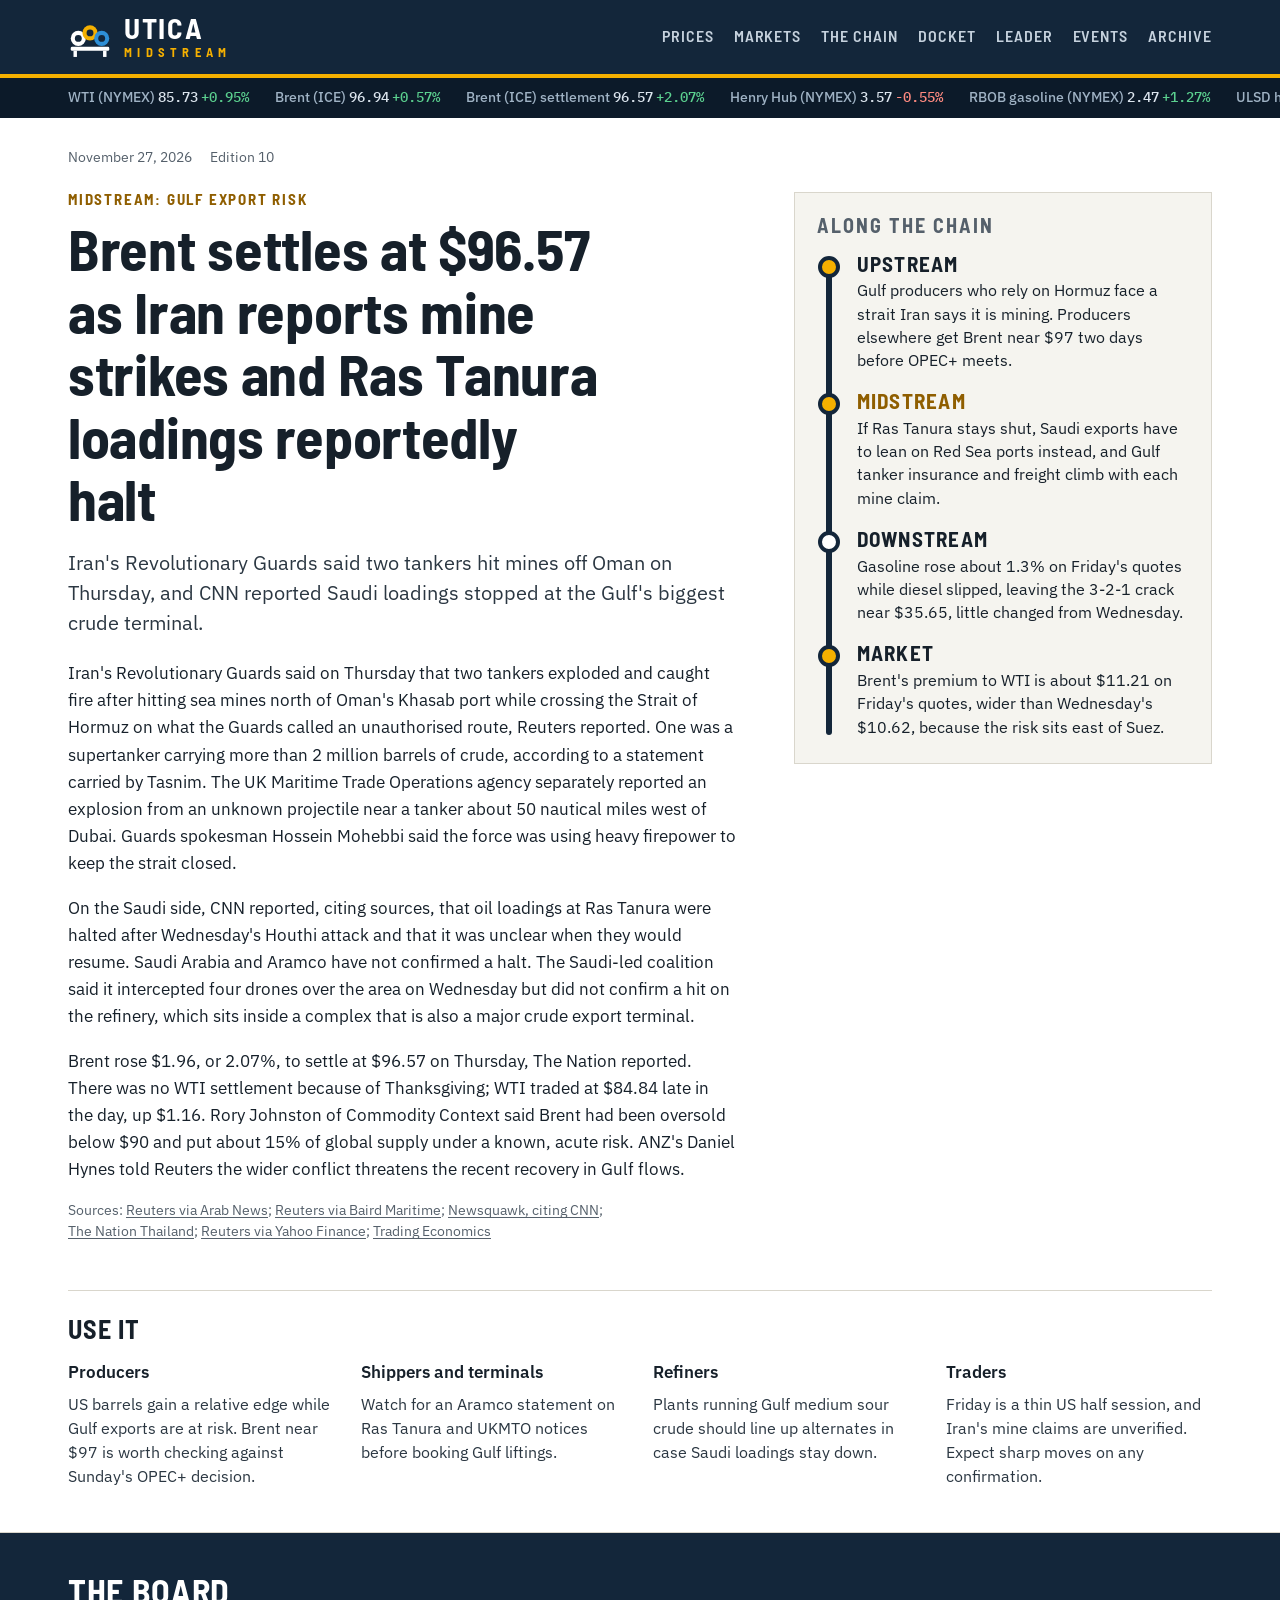
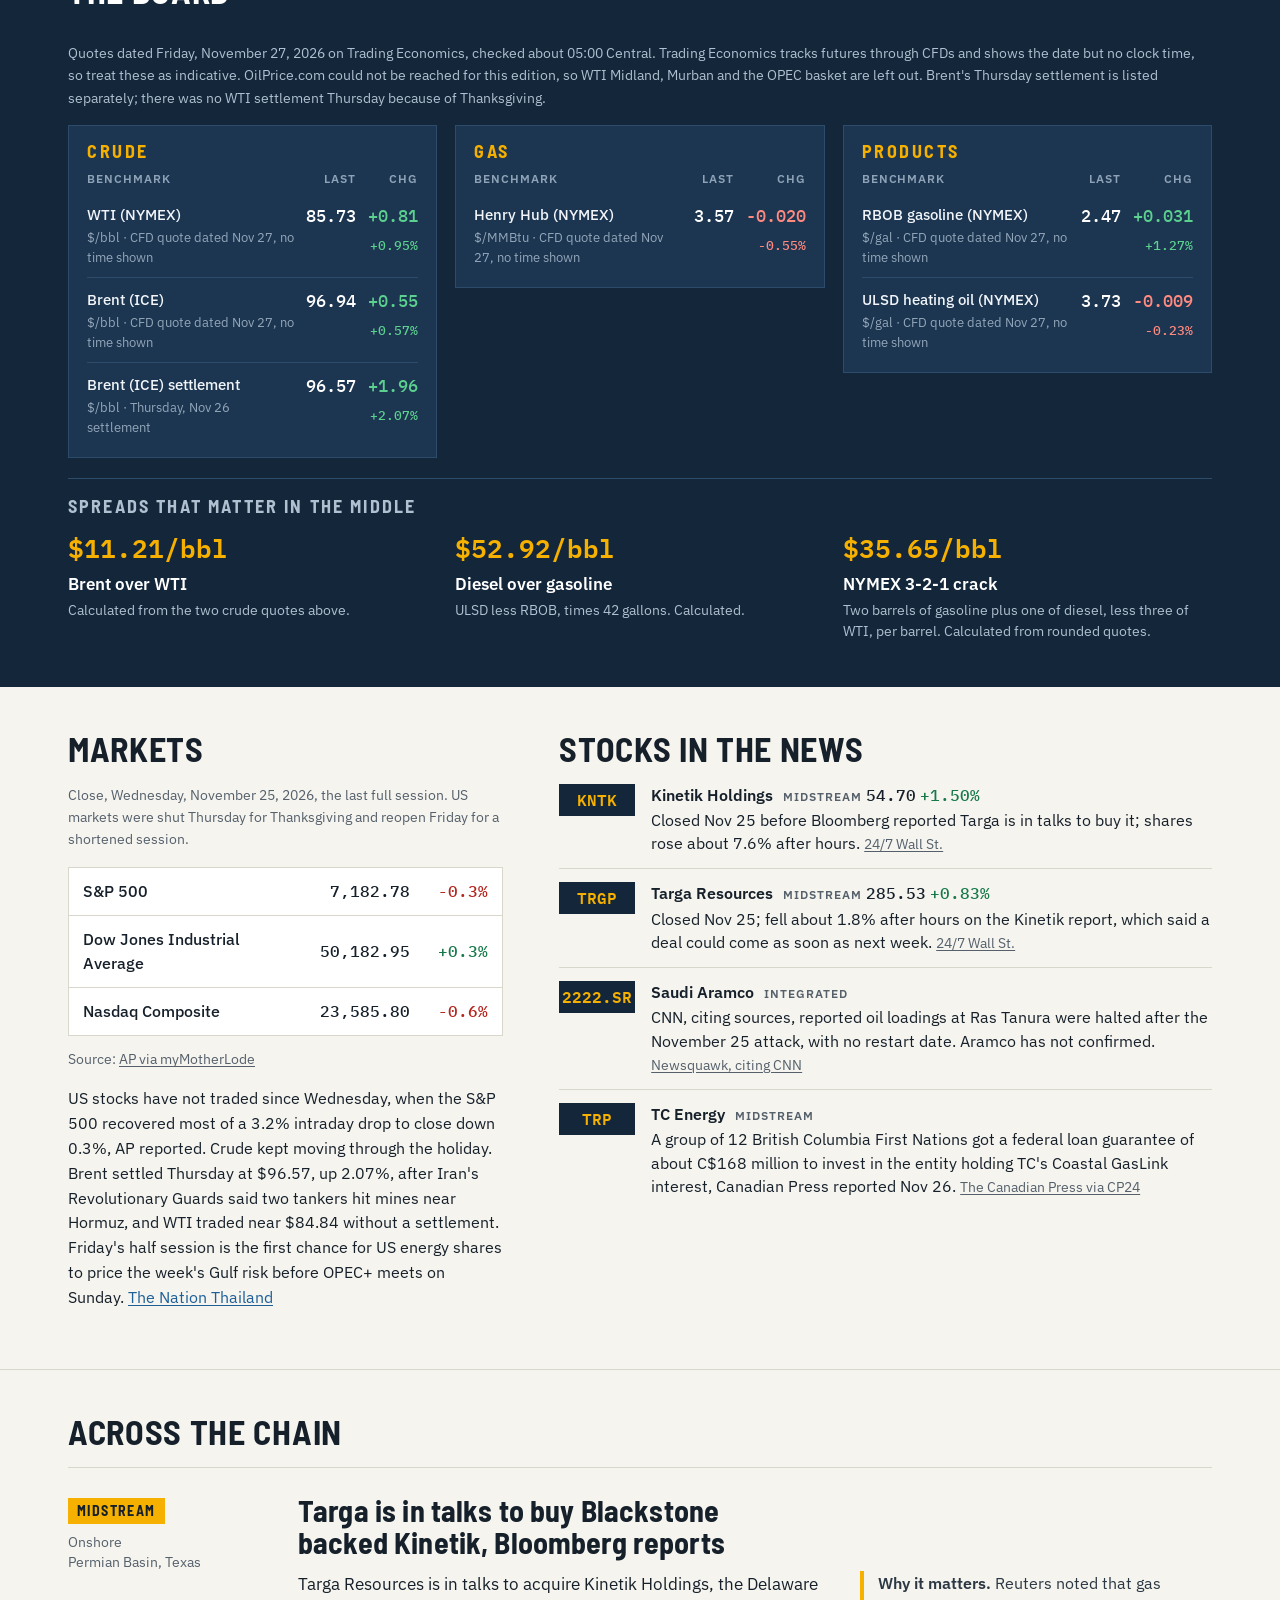
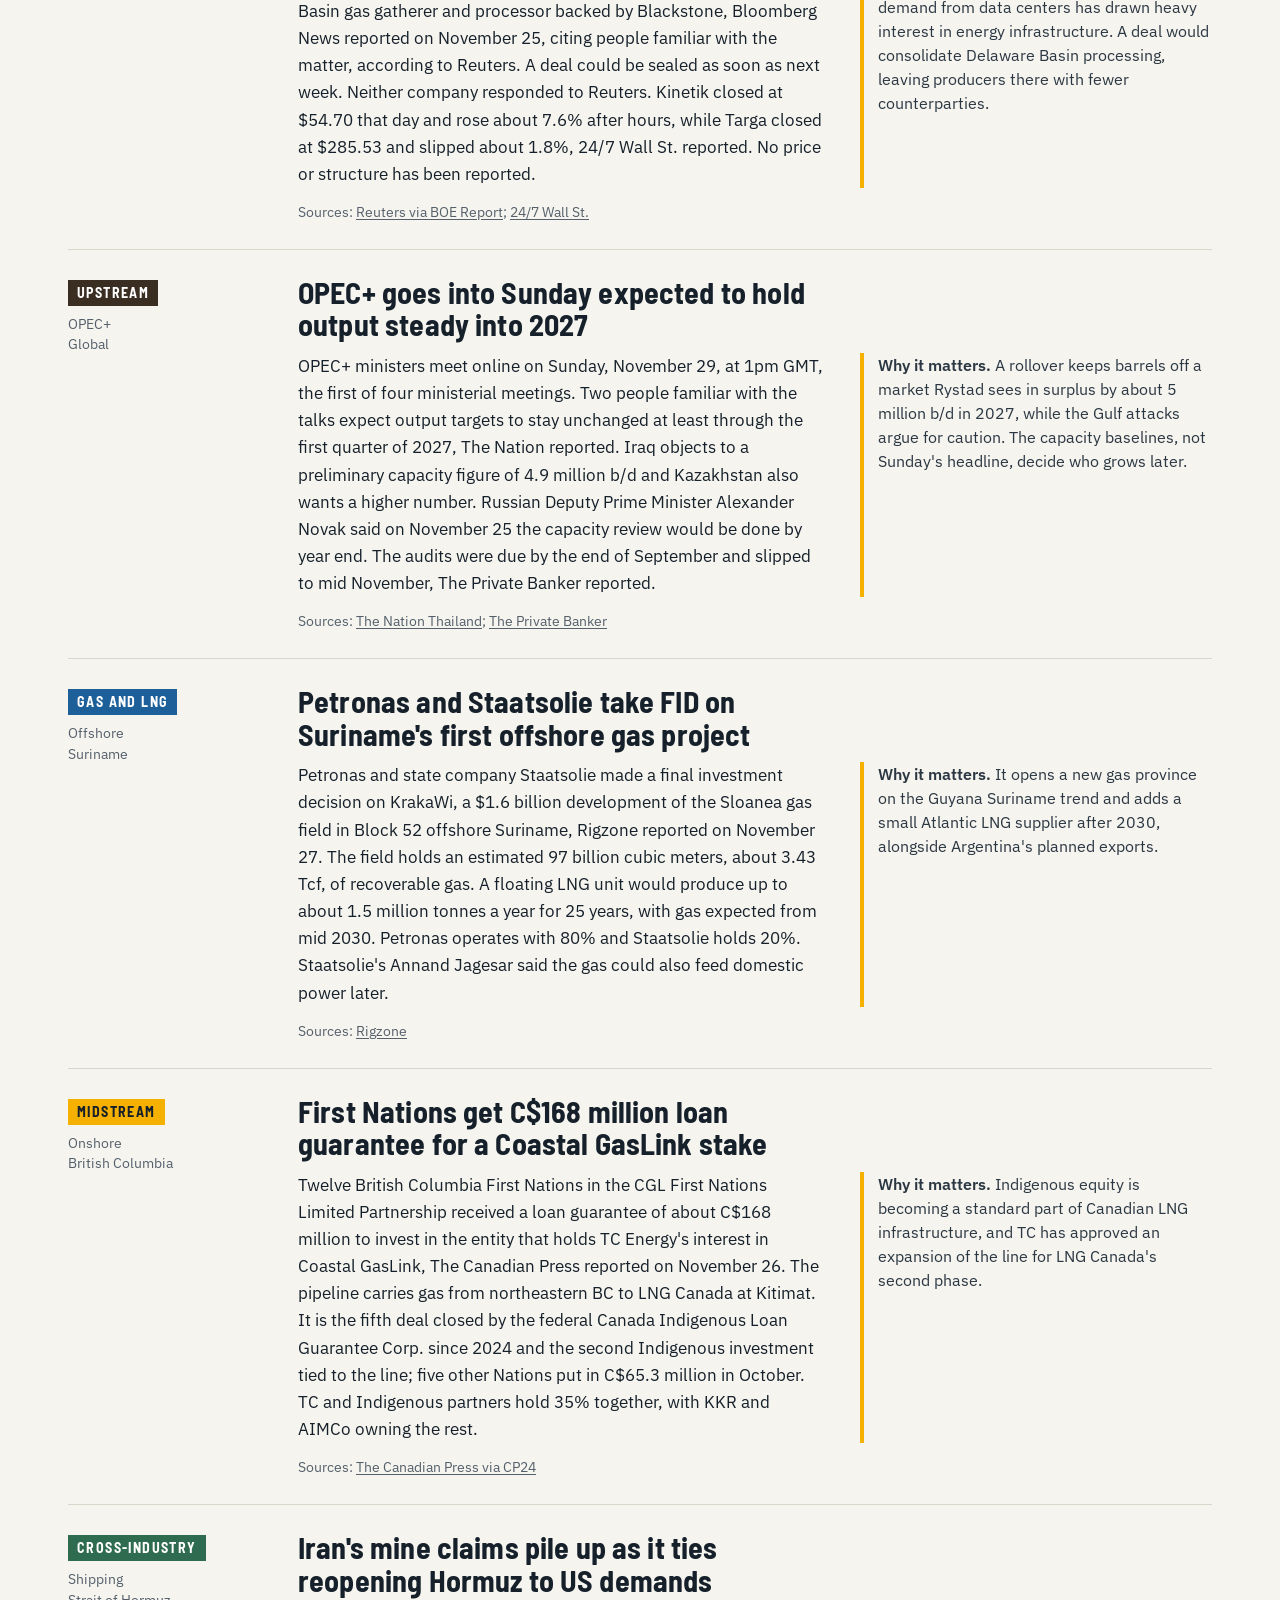
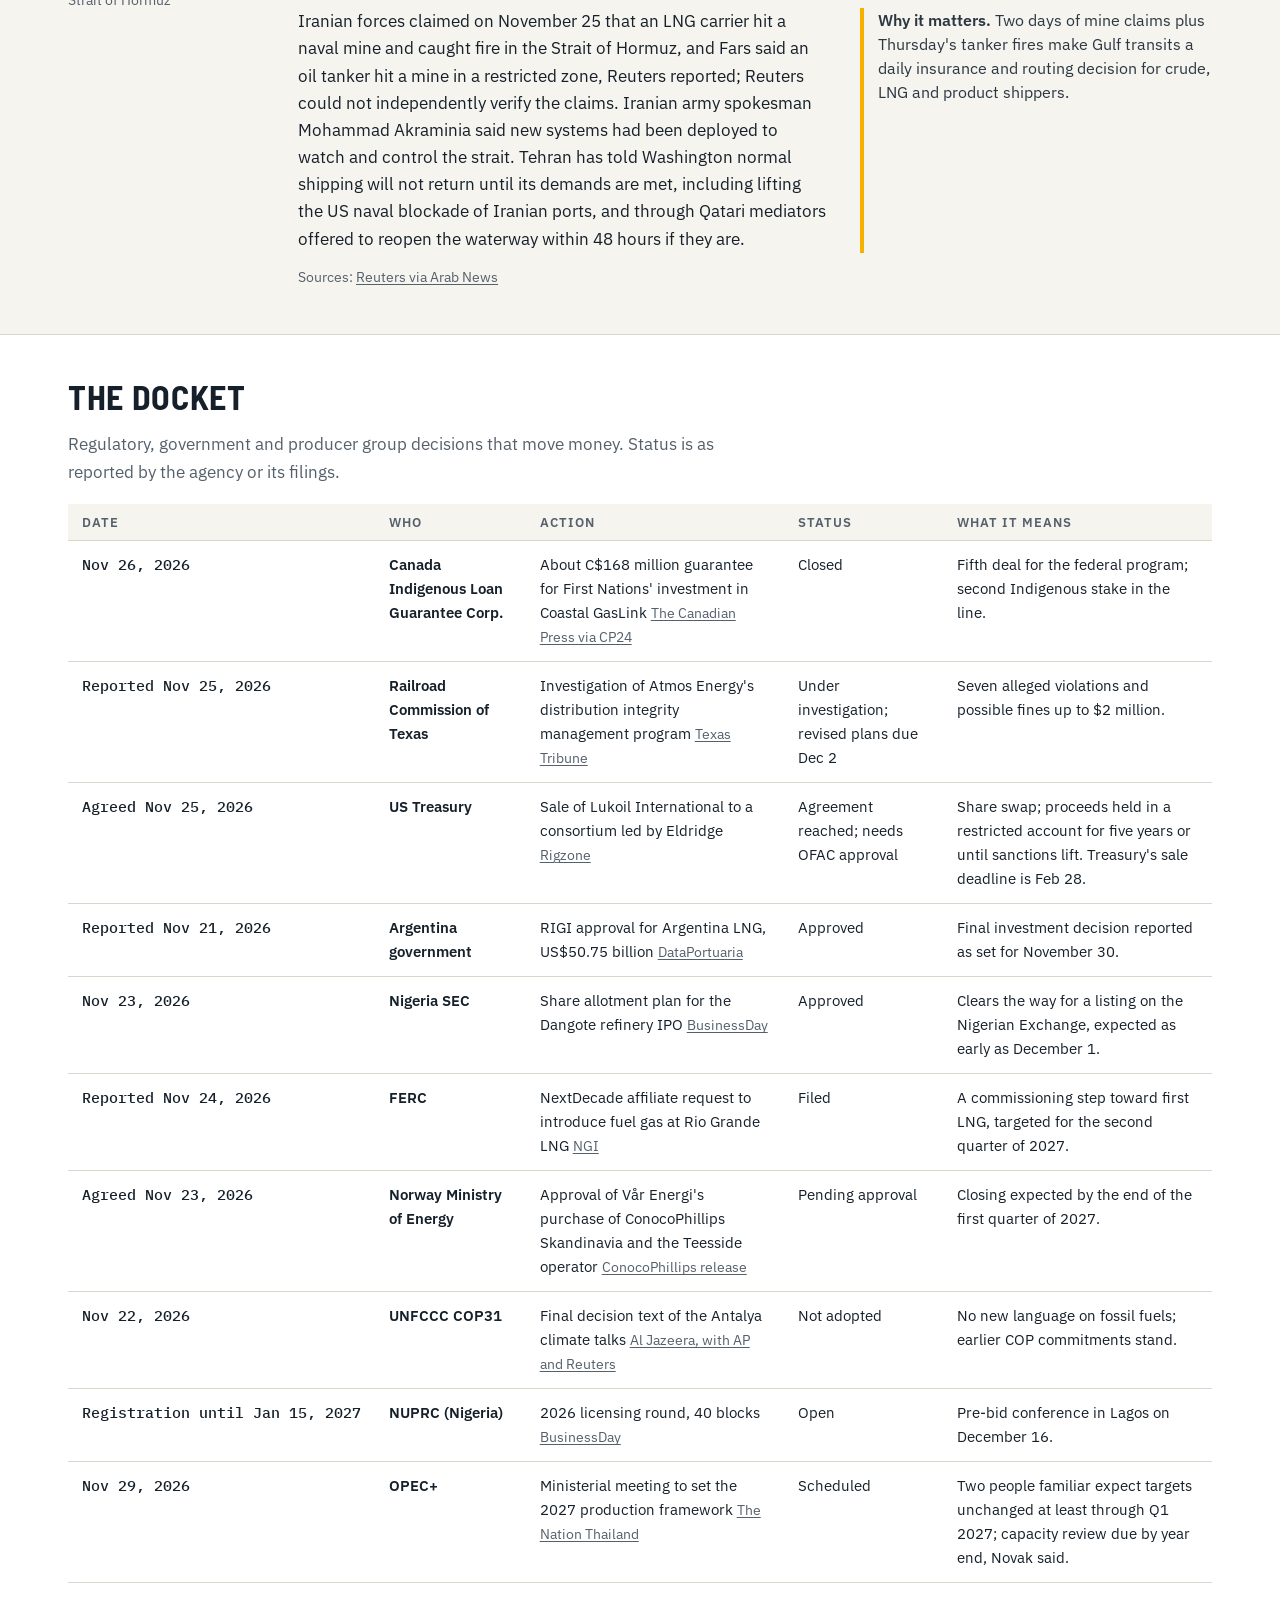
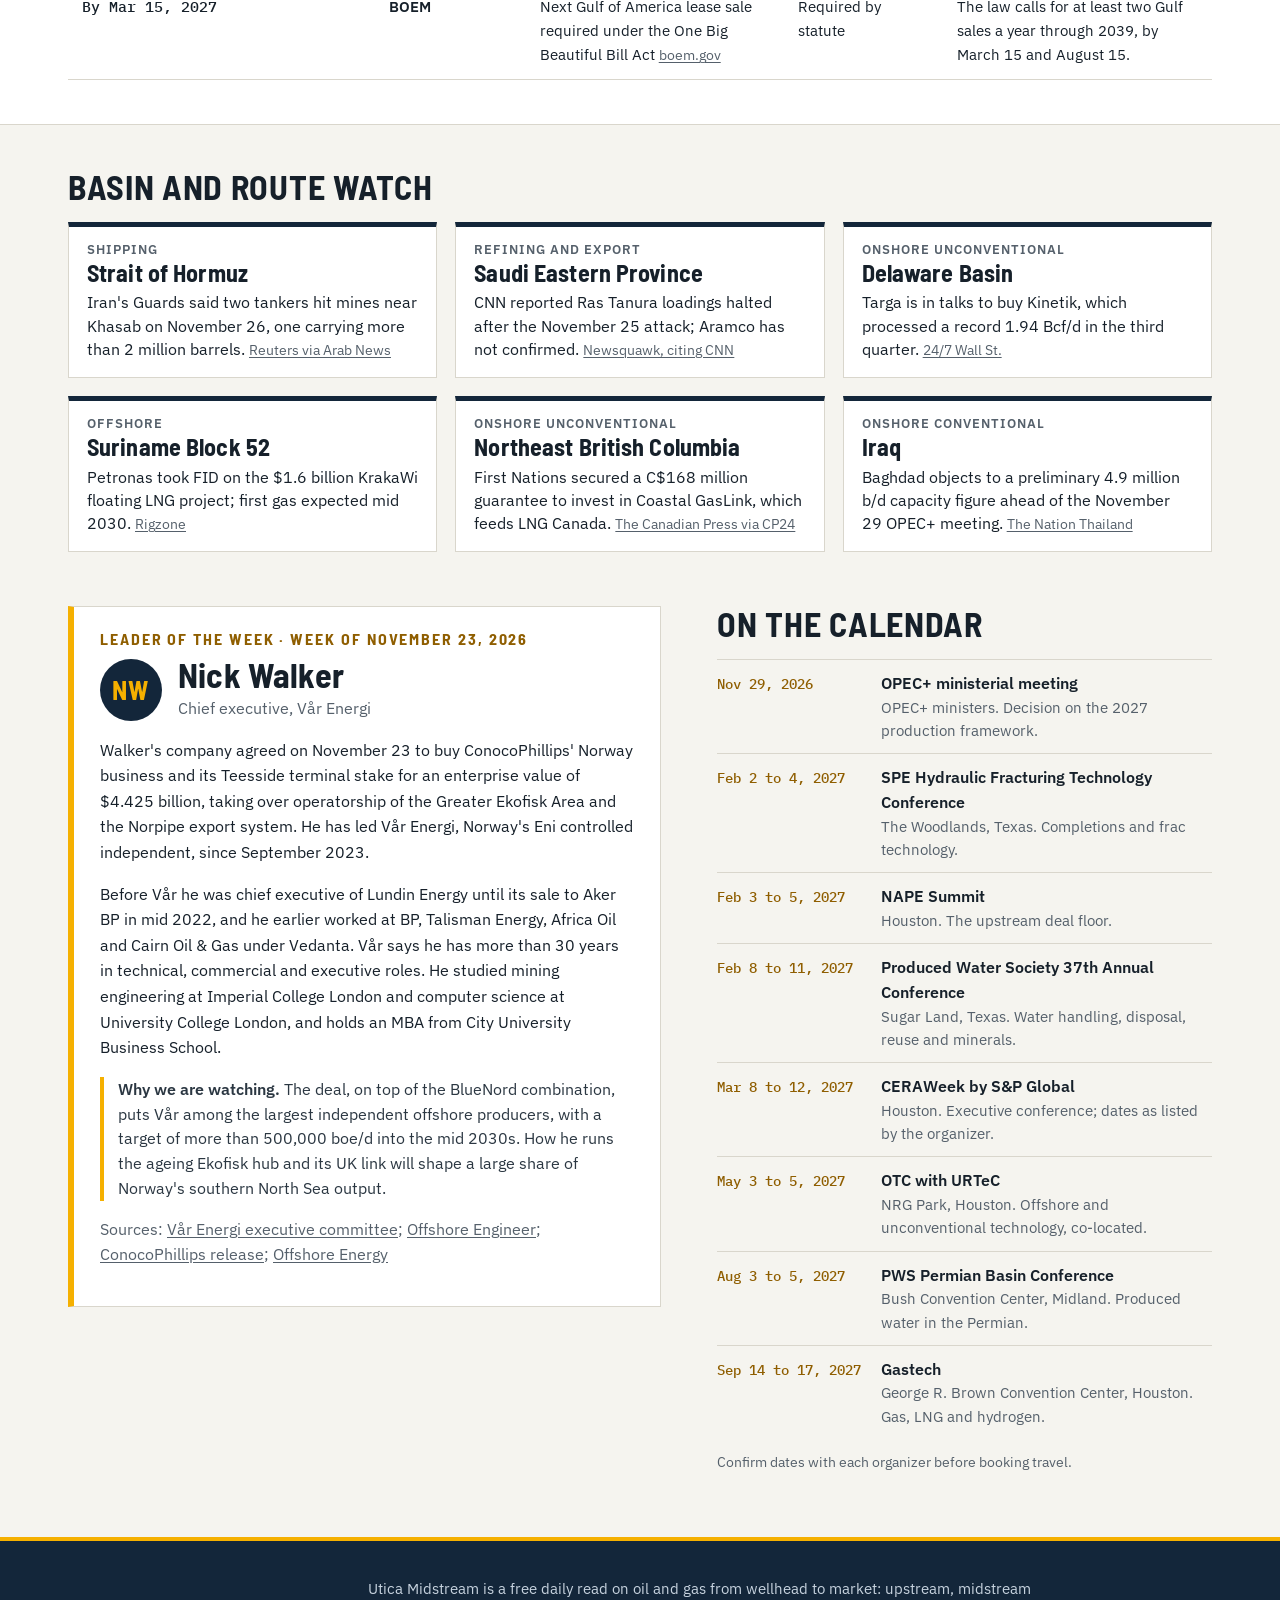
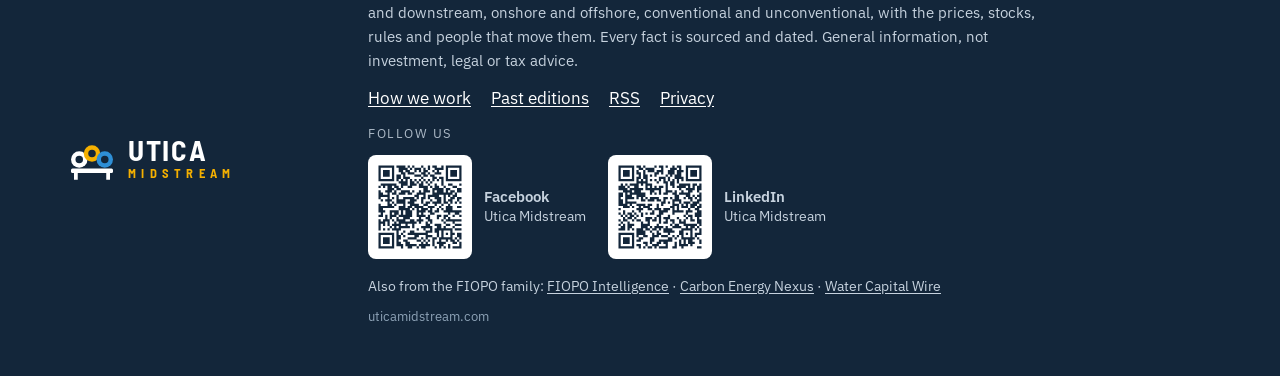
==== commit 14f035ac: "Edition 2026-11-27: Brent settles at $96.57 on Hormuz mine claims and Ras Tanura halt report Co-Auth" ====
--- a/index.html
+++ b/index.html
@@ -6,7 +6,7 @@
 <meta http-equiv="Content-Security-Policy" content="default-src 'self'; script-src 'self'; style-src 'self' 'unsafe-inline'; img-src 'self' data:; font-src 'self'; connect-src 'self'; object-src 'none'; base-uri 'self'; form-action 'self'; upgrade-insecure-requests">
 <meta name="referrer" content="strict-origin-when-cross-origin">
 <title>Utica Midstream: Daily Oil and Gas News, Prices and Midstream Intelligence</title>
-<meta name="description" content="Ras Tanura, Saudi Arabia&#39;s largest refinery, is a target again. The Houthis claimed a strike there on Wednesday, Saudi air defenses said they downed four drones, and Brent settled up 3.5% at $94.61.">
+<meta name="description" content="What happens to US crude when the Gulf&#39;s export doors start closing? Brent settled up 2% at $96.57 on Thanksgiving after Iran&#39;s Guards said two tankers hit mines near Hormuz and CNN reported Saudi loadings stopped at Ras Tanura.">
 <meta name="robots" content="index, follow, max-image-preview:large">
 <link rel="canonical" href="https://uticamidstream.com/">
 <meta name="google-site-verification" content="088mT8MW7YSvouSN46BnCaNXU6O1GncsoiYr1Zxl6-Y">
@@ -14,23 +14,23 @@
 <meta name="theme-color" content="#13263A">
 <meta property="og:type" content="article">
 <meta property="og:site_name" content="Utica Midstream">
-<meta property="og:title" content="Brent jumps 3.5% as the Houthis claim a strike on Saudi Arabia&#39;s Ras Tanura refinery">
-<meta property="og:description" content="Ras Tanura, Saudi Arabia&#39;s largest refinery, is a target again. The Houthis claimed a strike there on Wednesday, Saudi air defenses said they downed four drones, and Brent settled up 3.5% at $94.61.">
+<meta property="og:title" content="Brent settles at $96.57 as Iran reports mine strikes and Ras Tanura loadings reportedly halt">
+<meta property="og:description" content="What happens to US crude when the Gulf&#39;s export doors start closing? Brent settled up 2% at $96.57 on Thanksgiving after Iran&#39;s Guards said two tankers hit mines near Hormuz and CNN reported Saudi loadings stopped at Ras Tanura.">
 <meta property="og:url" content="https://uticamidstream.com/">
-<meta property="og:image" content="https://uticamidstream.com/social/2026-11-26.png">
+<meta property="og:image" content="https://uticamidstream.com/social/2026-11-27.png">
 <meta property="og:image:width" content="1080"><meta property="og:image:height" content="1350">
-<meta property="article:published_time" content="2026-11-26T04:48:00-06:00">
+<meta property="article:published_time" content="2026-11-27T04:48:00-06:00">
 <meta name="twitter:card" content="summary_large_image">
-<meta name="twitter:title" content="Brent jumps 3.5% as the Houthis claim a strike on Saudi Arabia&#39;s Ras Tanura refinery">
-<meta name="twitter:description" content="Ras Tanura, Saudi Arabia&#39;s largest refinery, is a target again. The Houthis claimed a strike there on Wednesday, Saudi air defenses said they downed four drones, and Brent settled up 3.5% at $94.61.">
-<meta name="twitter:image" content="https://uticamidstream.com/social/2026-11-26.png">
+<meta name="twitter:title" content="Brent settles at $96.57 as Iran reports mine strikes and Ras Tanura loadings reportedly halt">
+<meta name="twitter:description" content="What happens to US crude when the Gulf&#39;s export doors start closing? Brent settled up 2% at $96.57 on Thanksgiving after Iran&#39;s Guards said two tankers hit mines near Hormuz and CNN reported Saudi loadings stopped at Ras Tanura.">
+<meta name="twitter:image" content="https://uticamidstream.com/social/2026-11-27.png">
 <link rel="icon" type="image/svg+xml" href="brand/um-icon.svg">
 <link rel="apple-touch-icon" href="brand/um-icon-180.png">
 <link rel="alternate" type="application/rss+xml" title="Utica Midstream" href="feed.xml">
 <link rel="preload" href="assets/fonts/barlow-semi-condensed-latin-700-normal.woff2" as="font" type="font/woff2" crossorigin>
 <link rel="stylesheet" href="assets/style.css?v=01a7a954">
 
-<script type="application/ld+json">{"@context": "https://schema.org", "@graph": [{"@type": "NewsMediaOrganization", "@id": "https://uticamidstream.com/#org", "name": "Utica Midstream", "url": "https://uticamidstream.com/", "logo": {"@type": "ImageObject", "url": "https://uticamidstream.com/brand/um-icon-512.png", "width": 512, "height": 512}, "description": "A free daily read on oil and gas from wellhead to market: prices, stocks, pipelines, policy, projects and people, with every fact sourced and dated.", "sameAs": ["https://www.facebook.com/profile.php?id=61596931970525", "https://www.linkedin.com/company/uticamidstream/"]}, {"@type": "NewsArticle", "@id": "https://uticamidstream.com/#article", "headline": "Brent jumps 3.5% as the Houthis claim a strike on Saudi Arabia's Ras Tanura refinery", "description": "Ras Tanura, Saudi Arabia's largest refinery, is a target again. The Houthis claimed a strike there on Wednesday, Saudi air defenses said they downed four drones, and Brent settled up 3.5% at $94.61.", "url": "https://uticamidstream.com/", "mainEntityOfPage": "https://uticamidstream.com/", "image": ["https://uticamidstream.com/social/2026-11-26.png"], "datePublished": "2026-11-26T04:48:00-06:00", "dateModified": "2026-11-26T04:48:00-06:00", "inLanguage": "en-US", "isAccessibleForFree": true, "articleSection": ["Downstream: Gulf refinery risk", "Upstream", "Upstream", "Gas and LNG", "Downstream", "Regulation", "Gas and LNG"], "author": {"@id": "https://uticamidstream.com/#org"}, "publisher": {"@id": "https://uticamidstream.com/#org"}}, {"@type": "Person", "name": "Nick Walker", "jobTitle": "Chief executive, Vår Energi"}, {"@type": "WebSite", "@id": "https://uticamidstream.com/#site", "name": "Utica Midstream", "url": "https://uticamidstream.com/", "publisher": {"@id": "https://uticamidstream.com/#org"}, "inLanguage": "en-US"}]}</script>
+<script type="application/ld+json">{"@context": "https://schema.org", "@graph": [{"@type": "NewsMediaOrganization", "@id": "https://uticamidstream.com/#org", "name": "Utica Midstream", "url": "https://uticamidstream.com/", "logo": {"@type": "ImageObject", "url": "https://uticamidstream.com/brand/um-icon-512.png", "width": 512, "height": 512}, "description": "A free daily read on oil and gas from wellhead to market: prices, stocks, pipelines, policy, projects and people, with every fact sourced and dated.", "sameAs": ["https://www.facebook.com/profile.php?id=61596931970525", "https://www.linkedin.com/company/uticamidstream/"]}, {"@type": "NewsArticle", "@id": "https://uticamidstream.com/#article", "headline": "Brent settles at $96.57 as Iran reports mine strikes and Ras Tanura loadings reportedly halt", "description": "What happens to US crude when the Gulf's export doors start closing? Brent settled up 2% at $96.57 on Thanksgiving after Iran's Guards said two tankers hit mines near Hormuz and CNN reported Saudi loadings stopped at Ras Tanura.", "url": "https://uticamidstream.com/", "mainEntityOfPage": "https://uticamidstream.com/", "image": ["https://uticamidstream.com/social/2026-11-27.png"], "datePublished": "2026-11-27T04:48:00-06:00", "dateModified": "2026-11-27T04:48:00-06:00", "inLanguage": "en-US", "isAccessibleForFree": true, "articleSection": ["Midstream: Gulf export risk", "Midstream", "Upstream", "Gas and LNG", "Midstream", "Cross-industry"], "author": {"@id": "https://uticamidstream.com/#org"}, "publisher": {"@id": "https://uticamidstream.com/#org"}}, {"@type": "Person", "name": "Nick Walker", "jobTitle": "Chief executive, Vår Energi"}, {"@type": "WebSite", "@id": "https://uticamidstream.com/#site", "name": "Utica Midstream", "url": "https://uticamidstream.com/", "publisher": {"@id": "https://uticamidstream.com/#org"}, "inLanguage": "en-US"}]}</script>
 </head>
 <body>
 <a class="skip" href="#main">Skip to content</a>
@@ -49,52 +49,52 @@
  </div>
 </header>
 <div class="tape" id="prices-tape" aria-label="Price tape">
- <div class="wrap tape-in"><span class="tk"><b>WTI (NYMEX)</b> <span class="num">84.12</span> <span class="num up">+2.52%</span></span><span class="tk"><b>Brent (ICE)</b> <span class="num">94.74</span> <span class="num up">+3.65%</span></span><span class="tk"><b>WTI Midland</b> <span class="num">84.90</span> <span class="num up">+1.97%</span></span><span class="tk"><b>Murban (Platts)</b> <span class="num">84.19</span> <span class="num dn">-0.94%</span></span><span class="tk"><b>OPEC basket</b> <span class="num">81.51</span> <span class="num dn">-2.73%</span></span><span class="tk"><b>Henry Hub (NYMEX)</b> <span class="num">3.682</span> <span class="num up">+0.52%</span></span><span class="tk"><b>RBOB gasoline (NYMEX)</b> <span class="num">2.422</span> <span class="num dn">-1.33%</span></span><span class="tk"><b>ULSD heating oil (NYMEX)</b> <span class="num">3.690</span> <span class="num dn">-0.35%</span></span></div>
+ <div class="wrap tape-in"><span class="tk"><b>WTI (NYMEX)</b> <span class="num">85.73</span> <span class="num up">+0.95%</span></span><span class="tk"><b>Brent (ICE)</b> <span class="num">96.94</span> <span class="num up">+0.57%</span></span><span class="tk"><b>Brent (ICE) settlement</b> <span class="num">96.57</span> <span class="num up">+2.07%</span></span><span class="tk"><b>Henry Hub (NYMEX)</b> <span class="num">3.57</span> <span class="num dn">-0.55%</span></span><span class="tk"><b>RBOB gasoline (NYMEX)</b> <span class="num">2.47</span> <span class="num up">+1.27%</span></span><span class="tk"><b>ULSD heating oil (NYMEX)</b> <span class="num">3.73</span> <span class="num dn">-0.23%</span></span></div>
 </div>
 <main id="main">
 <section class="lead">
  <div class="wrap">
-  <p class="dateline">November 26, 2026<span>Edition 9</span></p>
+  <p class="dateline">November 27, 2026<span>Edition 10</span></p>
   <div class="lead-grid">
    <article class="lead-story">
-    <p class="kick">Downstream: Gulf refinery risk</p>
-    <h1>Brent jumps 3.5% as the Houthis claim a strike on Saudi Arabia&#39;s Ras Tanura refinery</h1>
-    <p class="dek">Saudi air defenses said they downed four drones over the 550,000 b/d plant on Wednesday. Damage is unconfirmed, but satellite images showed thick smoke.</p>
-    <p>Yahya Saree, the Houthis&#39; military spokesman, said on Wednesday that the group struck Ras Tanura, Saudi Arabia&#39;s largest refinery, and caused fires. Coalition spokesman Turki Al-Maliki said air defenses destroyed four drones over the site that morning and that fragments fell, with no injuries in an initial assessment, OilPrice.com reported. The coalition did not say the refinery was hit. Aramco and the Saudi government did not respond to Reuters, and NASA imagery reviewed by Reuters showed thick black smoke over about 600 square kilometers.</p><p>The claim came a day after a strike on the Riyadh tower that houses the Public Investment Fund wounded 11 people, and after coalition strikes on Yemen&#39;s Hodeidah port, The National reported. On Thursday the coalition said it intercepted two ballistic missiles fired at Riyadh, two drones over the Eastern Province and a cruise missile aimed at the west of the kingdom. Ras Tanura handles about 16% of Saudi refining capacity, and its terminal can load about 6.5 million b/d.</p><p>Brent settled up $3.21, or 3.5%, at $94.61 and WTI rose $1.63 to $83.68, Reuters reported. Tamas Varga of PVM said traders bid up crude to cover disruption risk and bought back short positions before the holiday. Tsuyoshi Ueno of NLI Research Institute said the prospect of surplus supply capped gains. EIA data showed US commercial crude stocks up 1.1 million barrels to 418.9 million in the week to November 20.</p>
-    <p class="src">Sources: <a href="https://www.nationthailand.com/news/world/40073934" rel="noopener">Reuters via The Nation Thailand</a>; <a href="https://oilprice.com/Latest-Energy-News/World-News/Oil-Jumps-Over-2-as-Saudi-Arabia-Downs-Drones-Over-Ras-Tanura.html" rel="noopener">OilPrice.com</a>; <a href="https://www.thenationalnews.com/news/gulf/2026/11/26/saudi-arabia-intercepts-wave-of-retaliatory-houthi-attacks/" rel="noopener">The National</a>; <a href="https://oilprice.com/oil-price-charts/" rel="noopener">OilPrice.com</a></p>
+    <p class="kick">Midstream: Gulf export risk</p>
+    <h1>Brent settles at $96.57 as Iran reports mine strikes and Ras Tanura loadings reportedly halt</h1>
+    <p class="dek">Iran&#39;s Revolutionary Guards said two tankers hit mines off Oman on Thursday, and CNN reported Saudi loadings stopped at the Gulf&#39;s biggest crude terminal.</p>
+    <p>Iran&#39;s Revolutionary Guards said on Thursday that two tankers exploded and caught fire after hitting sea mines north of Oman&#39;s Khasab port while crossing the Strait of Hormuz on what the Guards called an unauthorised route, Reuters reported. One was a supertanker carrying more than 2 million barrels of crude, according to a statement carried by Tasnim. The UK Maritime Trade Operations agency separately reported an explosion from an unknown projectile near a tanker about 50 nautical miles west of Dubai. Guards spokesman Hossein Mohebbi said the force was using heavy firepower to keep the strait closed.</p><p>On the Saudi side, CNN reported, citing sources, that oil loadings at Ras Tanura were halted after Wednesday&#39;s Houthi attack and that it was unclear when they would resume. Saudi Arabia and Aramco have not confirmed a halt. The Saudi-led coalition said it intercepted four drones over the area on Wednesday but did not confirm a hit on the refinery, which sits inside a complex that is also a major crude export terminal.</p><p>Brent rose $1.96, or 2.07%, to settle at $96.57 on Thursday, The Nation reported. There was no WTI settlement because of Thanksgiving; WTI traded at $84.84 late in the day, up $1.16. Rory Johnston of Commodity Context said Brent had been oversold below $90 and put about 15% of global supply under a known, acute risk. ANZ&#39;s Daniel Hynes told Reuters the wider conflict threatens the recent recovery in Gulf flows.</p>
+    <p class="src">Sources: <a href="https://www.arabnews.com/middle-east/irans-revolutionary-guards-say-two-oil-tankers-hit-sea-mines-near-omans-khasab-3014111" rel="noopener">Reuters via Arab News</a>; <a href="https://www.bairdmaritime.com/security/incidents/acts-of-war/iran-says-two-tankers-exploded-after-hitting-sea-mines-near-oman" rel="noopener">Reuters via Baird Maritime</a>; <a href="https://www.newsquawk.com/headlines/oil-loadings-have-reportedly-been-halted-at-saudi-arabias-ras-tanura-facility-following-a-recent-attack-cnn-reports-citing-sources" rel="noopener">Newsquawk, citing CNN</a>; <a href="https://www.nationthailand.com/news/world/40073981" rel="noopener">The Nation Thailand</a>; <a href="https://finance.yahoo.com/energy/articles/oil-rises-supply-concerns-iran-030849858.html" rel="noopener">Reuters via Yahoo Finance</a>; <a href="https://tradingeconomics.com/commodity/crude-oil" rel="noopener">Trading Economics</a></p>
    </article>
    <aside class="flowline" aria-label="How this story moves along the value chain">
     <h2>Along the chain</h2>
     <ol>
      
-     <li class="st st-upstream on"><span class="node" aria-hidden="true"></span><h3>Upstream</h3><p>A $3 risk premium came back in one session. Producers get a better hedge window, but OPEC+ sets 2027 policy on Sunday.</p></li>
-     
-     <li class="st st-midstream on"><span class="node" aria-hidden="true"></span><h3>Midstream</h3><p>The Ras Tanura terminal can load about 6.5 million b/d, so any hit to the export side would matter far more than the refinery itself.</p></li>
-     
-     <li class="st st-downstream on"><span class="node" aria-hidden="true"></span><h3>Downstream</h3><p>Gasoline and diesel futures fell while crude rose, and the 3-2-1 crack narrowed to about $35.36 from about $38.70 a day earlier.</p></li>
-     
-     <li class="st st-market on"><span class="node" aria-hidden="true"></span><h3>Market</h3><p>Brent&#39;s premium to WTI widened to about $10.62 from about $9.43 a day earlier, since the risk sits in the Gulf, not the US.</p></li>
+     <li class="st st-upstream on"><span class="node" aria-hidden="true"></span><h3>Upstream</h3><p>Gulf producers who rely on Hormuz face a strait Iran says it is mining. Producers elsewhere get Brent near $97 two days before OPEC+ meets.</p></li>
+     
+     <li class="st st-midstream on"><span class="node" aria-hidden="true"></span><h3>Midstream</h3><p>If Ras Tanura stays shut, Saudi exports have to lean on Red Sea ports instead, and Gulf tanker insurance and freight climb with each mine claim.</p></li>
+     
+     <li class="st st-downstream"><span class="node" aria-hidden="true"></span><h3>Downstream</h3><p>Gasoline rose about 1.3% on Friday&#39;s quotes while diesel slipped, leaving the 3-2-1 crack near $35.65, little changed from Wednesday.</p></li>
+     
+     <li class="st st-market on"><span class="node" aria-hidden="true"></span><h3>Market</h3><p>Brent&#39;s premium to WTI is about $11.21 on Friday&#39;s quotes, wider than Wednesday&#39;s $10.62, because the risk sits east of Suez.</p></li>
      
     </ol>
    </aside>
   </div>
   <div class="use">
    <h2>Use it</h2>
-   <dl><div><dt>Producers</dt><dd>Brent near $95 is a hedging chance; weigh it against a possible OPEC+ supply increase on November 29.</dd></div><div><dt>Exporters and shippers</dt><dd>Watch Saudi loadings for any delay at Ras Tanura; a terminal outage would tighten medium sour supply fast.</dd></div><div><dt>Refiners</dt><dd>Crude rose and products fell on Wednesday. Margins narrow quickly in that setup, so check spot cracks before buying.</dd></div><div><dt>Traders</dt><dd>Friday is a thin holiday session. Confirmation or denial of damage at Ras Tanura is the next price driver.</dd></div></dl>
+   <dl><div><dt>Producers</dt><dd>US barrels gain a relative edge while Gulf exports are at risk. Brent near $97 is worth checking against Sunday&#39;s OPEC+ decision.</dd></div><div><dt>Shippers and terminals</dt><dd>Watch for an Aramco statement on Ras Tanura and UKMTO notices before booking Gulf liftings.</dd></div><div><dt>Refiners</dt><dd>Plants running Gulf medium sour crude should line up alternates in case Saudi loadings stay down.</dd></div><div><dt>Traders</dt><dd>Friday is a thin US half session, and Iran&#39;s mine claims are unverified. Expect sharp moves on any confirmation.</dd></div></dl>
   </div>
  </div>
 </section>
 
 <section class="board" id="prices" aria-label="Commodity prices">
  <div class="wrap">
-  <div class="board-head"><h2 class="sh">The board</h2><p class="asof">Latest quotes OilPrice.com showed when checked early Thursday, November 26, 2026, Thanksgiving Day in the US. Changes are measured from Tuesday&#39;s settlement, so these rows reflect Wednesday&#39;s session and late trade. Reuters reported Brent settled Wednesday at $94.61, up 3.5%, and WTI at $83.68, up 2%.</p></div>
+  <div class="board-head"><h2 class="sh">The board</h2><p class="asof">Quotes dated Friday, November 27, 2026 on Trading Economics, checked about 05:00 Central. Trading Economics tracks futures through CFDs and shows the date but no clock time, so treat these as indicative. OilPrice.com could not be reached for this edition, so WTI Midland, Murban and the OPEC basket are left out. Brent&#39;s Thursday settlement is listed separately; there was no WTI settlement Thursday because of Thanksgiving.</p></div>
   <div class="board-grid">
    
    <div class="panel">
     <h3>Crude</h3>
     <table>
      <thead><tr><th scope="col">Benchmark</th><th scope="col" class="r">Last</th><th scope="col" class="r">Chg</th></tr></thead>
-     <tbody><tr><th scope="row"><a href="https://oilprice.com/oil-price-charts/" rel="noopener">WTI (NYMEX)</a><span class="unit">$/bbl · Wednesday trade, 11 min delay</span></th><td class="r num">84.12</td><td class="r num up">+2.07<br><span class="pc">+2.52%</span></td></tr><tr><th scope="row"><a href="https://oilprice.com/oil-price-charts/" rel="noopener">Brent (ICE)</a><span class="unit">$/bbl · Wednesday trade, 11 min delay</span></th><td class="r num">94.74</td><td class="r num up">+3.34<br><span class="pc">+3.65%</span></td></tr><tr><th scope="row"><a href="https://oilprice.com/oil-price-charts/" rel="noopener">WTI Midland</a><span class="unit">$/bbl · Wednesday trade, 2 hour delay</span></th><td class="r num">84.90</td><td class="r num up">+1.64<br><span class="pc">+1.97%</span></td></tr><tr><th scope="row"><a href="https://oilprice.com/oil-price-charts/" rel="noopener">Murban (Platts)</a><span class="unit">$/bbl · Last updated November 25</span></th><td class="r num">84.19</td><td class="r num dn">-0.80<br><span class="pc">-0.94%</span></td></tr><tr><th scope="row"><a href="https://oilprice.com/oil-price-charts/" rel="noopener">OPEC basket</a><span class="unit">$/bbl · Stale: page shows a one day delay</span></th><td class="r num">81.51</td><td class="r num dn">-2.29<br><span class="pc">-2.73%</span></td></tr></tbody>
+     <tbody><tr><th scope="row"><a href="https://tradingeconomics.com/commodity/crude-oil" rel="noopener">WTI (NYMEX)</a><span class="unit">$/bbl · CFD quote dated Nov 27, no time shown</span></th><td class="r num">85.73</td><td class="r num up">+0.81<br><span class="pc">+0.95%</span></td></tr><tr><th scope="row"><a href="https://tradingeconomics.com/commodity/crude-oil" rel="noopener">Brent (ICE)</a><span class="unit">$/bbl · CFD quote dated Nov 27, no time shown</span></th><td class="r num">96.94</td><td class="r num up">+0.55<br><span class="pc">+0.57%</span></td></tr><tr><th scope="row"><a href="https://www.nationthailand.com/news/world/40073981" rel="noopener">Brent (ICE) settlement</a><span class="unit">$/bbl · Thursday, Nov 26 settlement</span></th><td class="r num">96.57</td><td class="r num up">+1.96<br><span class="pc">+2.07%</span></td></tr></tbody>
     </table>
    </div>
    
@@ -102,7 +102,7 @@
     <h3>Gas</h3>
     <table>
      <thead><tr><th scope="col">Benchmark</th><th scope="col" class="r">Last</th><th scope="col" class="r">Chg</th></tr></thead>
-     <tbody><tr><th scope="row"><a href="https://oilprice.com/oil-price-charts/" rel="noopener">Henry Hub (NYMEX)</a><span class="unit">$/MMBtu · Wednesday trade, 11 min delay</span></th><td class="r num">3.682</td><td class="r num up">+0.019<br><span class="pc">+0.52%</span></td></tr></tbody>
+     <tbody><tr><th scope="row"><a href="https://tradingeconomics.com/commodity/crude-oil" rel="noopener">Henry Hub (NYMEX)</a><span class="unit">$/MMBtu · CFD quote dated Nov 27, no time shown</span></th><td class="r num">3.57</td><td class="r num dn">-0.020<br><span class="pc">-0.55%</span></td></tr></tbody>
     </table>
    </div>
    
@@ -110,14 +110,14 @@
     <h3>Products</h3>
     <table>
      <thead><tr><th scope="col">Benchmark</th><th scope="col" class="r">Last</th><th scope="col" class="r">Chg</th></tr></thead>
-     <tbody><tr><th scope="row"><a href="https://oilprice.com/oil-price-charts/" rel="noopener">RBOB gasoline (NYMEX)</a><span class="unit">$/gal · Wednesday trade, 17 min delay</span></th><td class="r num">2.422</td><td class="r num dn">-0.033<br><span class="pc">-1.33%</span></td></tr><tr><th scope="row"><a href="https://oilprice.com/oil-price-charts/" rel="noopener">ULSD heating oil (NYMEX)</a><span class="unit">$/gal · Wednesday trade, 14 min delay</span></th><td class="r num">3.690</td><td class="r num dn">-0.013<br><span class="pc">-0.35%</span></td></tr></tbody>
+     <tbody><tr><th scope="row"><a href="https://tradingeconomics.com/commodity/crude-oil" rel="noopener">RBOB gasoline (NYMEX)</a><span class="unit">$/gal · CFD quote dated Nov 27, no time shown</span></th><td class="r num">2.47</td><td class="r num up">+0.031<br><span class="pc">+1.27%</span></td></tr><tr><th scope="row"><a href="https://tradingeconomics.com/commodity/crude-oil" rel="noopener">ULSD heating oil (NYMEX)</a><span class="unit">$/gal · CFD quote dated Nov 27, no time shown</span></th><td class="r num">3.73</td><td class="r num dn">-0.009<br><span class="pc">-0.23%</span></td></tr></tbody>
     </table>
    </div>
    
   </div>
   <div class="spreads">
    <h3>Spreads that matter in the middle</h3>
-   <ul><li><span class="num">$10.62/bbl</span><b>Brent over WTI</b><span>Calculated from the two futures quotes above.</span></li><li><span class="num">$0.78/bbl</span><b>WTI Midland over Cushing</b><span>Calculated from the quotes above.</span></li><li><span class="num">$35.36/bbl</span><b>NYMEX 3-2-1 crack</b><span>Two barrels of gasoline plus one of diesel, less three of WTI, per barrel. Calculated.</span></li></ul>
+   <ul><li><span class="num">$11.21/bbl</span><b>Brent over WTI</b><span>Calculated from the two crude quotes above.</span></li><li><span class="num">$52.92/bbl</span><b>Diesel over gasoline</b><span>ULSD less RBOB, times 42 gallons. Calculated.</span></li><li><span class="num">$35.65/bbl</span><b>NYMEX 3-2-1 crack</b><span>Two barrels of gasoline plus one of diesel, less three of WTI, per barrel. Calculated from rounded quotes.</span></li></ul>
   </div>
  </div>
 </section>
@@ -126,16 +126,16 @@
  <div class="wrap mk-grid">
   <div>
    <h2 class="sh">Markets</h2>
-   <p class="asof">Close, Wednesday, November 25, 2026. US markets are closed Thursday for Thanksgiving.</p>
+   <p class="asof">Close, Wednesday, November 25, 2026, the last full session. US markets were shut Thursday for Thanksgiving and reopen Friday for a shortened session.</p>
    <table class="idx">
     <tbody><tr><th scope="row">S&amp;P 500</th><td class="r num">7,182.78</td><td class="r num dn">-0.3%</td></tr><tr><th scope="row">Dow Jones Industrial Average</th><td class="r num">50,182.95</td><td class="r num up">+0.3%</td></tr><tr><th scope="row">Nasdaq Composite</th><td class="r num">23,585.80</td><td class="r num dn">-0.6%</td></tr></tbody>
    </table>
    <p class="src">Source: <a href="https://mymotherlode.com/news/national/11340405/how-major-us-stock-indexes-fared-wednesday-11-25-2026.html" rel="noopener">AP via myMotherLode</a></p>
-   <p class="read">Stocks clawed back most of a steep early drop on Wednesday. The S&amp;P 500 closed down 0.3% after falling as much as 3.2% as AI shares sold off, AP reported, while the Dow rose 0.3%. Oil went the other way: Brent settled up 3.5% at $94.61 after the Houthis claimed a strike on Saudi Arabia&#39;s Ras Tanura refinery, Reuters said. Fuel futures fell, so refiners did not share the gain. Markets reopen Friday for a shortened session, two days before OPEC+ meets. <a href="https://www.nationthailand.com/news/world/40073934" rel="noopener">Reuters via The Nation Thailand</a></p>
+   <p class="read">US stocks have not traded since Wednesday, when the S&amp;P 500 recovered most of a 3.2% intraday drop to close down 0.3%, AP reported. Crude kept moving through the holiday. Brent settled Thursday at $96.57, up 2.07%, after Iran&#39;s Revolutionary Guards said two tankers hit mines near Hormuz, and WTI traded near $84.84 without a settlement. Friday&#39;s half session is the first chance for US energy shares to price the week&#39;s Gulf risk before OPEC+ meets on Sunday. <a href="https://www.nationthailand.com/news/world/40073981" rel="noopener">The Nation Thailand</a></p>
   </div>
   <div>
    <h2 class="sh">Stocks in the news</h2>
-   <ul class="stocks"><li><span class="tick">2222.SR</span><div><p class="sn"><b>Saudi Aramco</b> <span class="seg">Integrated</span></p><p>Did not respond to Reuters on the Houthi claim against its 550,000 b/d Ras Tanura refinery; Saudi air defenses said they downed four drones there on November 25. <a href="https://oilprice.com/Latest-Energy-News/World-News/Oil-Jumps-Over-2-as-Saudi-Arabia-Downs-Drones-Over-Ras-Tanura.html" rel="noopener">OilPrice.com</a></p></div></li><li><span class="tick">LKOH</span><div><p class="sn"><b>Lukoil</b> <span class="seg">Integrated</span></p><p>A US-led consortium agreed on November 25 to acquire Lukoil International, which holds oil and gas fields, refineries and pipelines in 11 countries, AP reported. No price was disclosed. <a href="https://www.wsls.com/business/2026/11/26/us-led-consortium-agrees-to-acquire-assets-from-russian-oil-company-lukoil/" rel="noopener">AP via WSLS</a></p></div></li><li><span class="tick">ATO</span><div><p class="sn"><b>Atmos Energy</b> <span class="seg">Midstream</span></p><p>The Texas Railroad Commission is investigating seven alleged violations in its distribution pipe safety program, with possible fines up to $2 million, the Texas Tribune reported November 25. <a href="https://www.texastribune.org/2026/11/25/texas-railroad-commission-investigates-atmos-energy/" rel="noopener">Texas Tribune</a></p></div></li><li><span class="tick">YPF</span><div><p class="sn"><b>YPF</b> <span class="seg">Gas and LNG</span></p><p>Argentina approved the Argentina LNG project, led by YPF with Eni and XRG, for the RIGI investment regime at US$50.75 billion through 2050, DataPortuaria reported November 21. <a href="https://dataportuaria.com/en/destacadas/argentina-lng-secures-rigi-approval-for-us-50-75-billion-investment-through-2050-b3b6fc" rel="noopener">DataPortuaria</a></p></div></li></ul>
+   <ul class="stocks"><li><span class="tick">KNTK</span><div><p class="sn"><b>Kinetik Holdings</b> <span class="seg">Midstream</span> <span class="num">54.70</span> <span class="num up">+1.50%</span></p><p>Closed Nov 25 before Bloomberg reported Targa is in talks to buy it; shares rose about 7.6% after hours. <a href="https://247wallst.com/investing/2026/11/26/targa-resources-is-reportedly-eyeing-kinetik-as-data-centers-drive-gas-demand/" rel="noopener">24/7 Wall St.</a></p></div></li><li><span class="tick">TRGP</span><div><p class="sn"><b>Targa Resources</b> <span class="seg">Midstream</span> <span class="num">285.53</span> <span class="num up">+0.83%</span></p><p>Closed Nov 25; fell about 1.8% after hours on the Kinetik report, which said a deal could come as soon as next week. <a href="https://247wallst.com/investing/2026/11/26/targa-resources-is-reportedly-eyeing-kinetik-as-data-centers-drive-gas-demand/" rel="noopener">24/7 Wall St.</a></p></div></li><li><span class="tick">2222.SR</span><div><p class="sn"><b>Saudi Aramco</b> <span class="seg">Integrated</span></p><p>CNN, citing sources, reported oil loadings at Ras Tanura were halted after the November 25 attack, with no restart date. Aramco has not confirmed. <a href="https://www.newsquawk.com/headlines/oil-loadings-have-reportedly-been-halted-at-saudi-arabias-ras-tanura-facility-following-a-recent-attack-cnn-reports-citing-sources" rel="noopener">Newsquawk, citing CNN</a></p></div></li><li><span class="tick">TRP</span><div><p class="sn"><b>TC Energy</b> <span class="seg">Midstream</span></p><p>A group of 12 British Columbia First Nations got a federal loan guarantee of about C$168 million to invest in the entity holding TC&#39;s Coastal GasLink interest, Canadian Press reported Nov 26. <a href="https://www.cp24.com/news/canada/2026/11/26/168m-loan-guarantee-provided-for-first-nations-investment-in-lng-pipeline/" rel="noopener">The Canadian Press via CP24</a></p></div></li></ul>
   </div>
  </div>
 </section>
@@ -145,56 +145,47 @@
   <h2 class="sh">Across the chain</h2>
   
   <article class="brief" id="money">
-   <div class="tags"><p class="seg seg-upstream">Upstream</p><p class="set"><span>Global</span><span>11 countries outside Russia</span></p></div>
-   <div>
-    <h3>US-led consortium agrees to buy Lukoil&#39;s international business</h3>
-    <div class="brief-body"><p>A group led by US asset manager Eldridge agreed on November 25 to acquire Lukoil International, which holds the Russian company&#39;s oil and gas fields, refineries, pipelines and other assets in 11 countries, AP reported. The consortium includes the US International Development Finance Corp., Catena Investment Holding of the UAE and Xtellus Capital Partners. Production is about 350,000 boe/d, the group said. No price was given. Instead of paying cash to Russia, the buyers would swap restricted Russian shares of Lukoil and other Russian companies for Lukoil International&#39;s liquidity. Treasury had set a February 28 deadline for Lukoil to sell its foreign assets.</p><p class="why"><b>Why it matters.</b> It would put a large foreign upstream and refining portfolio under US backed ownership, with a federal lender holding a stake. Rep. Gregory Meeks objected that the DFC is meant for development in emerging markets.</p></div>
-    <p class="src">Sources: <a href="https://www.wsls.com/business/2026/11/26/us-led-consortium-agrees-to-acquire-assets-from-russian-oil-company-lukoil/" rel="noopener">AP via WSLS</a></p>
+   <div class="tags"><p class="seg seg-midstream">Midstream</p><p class="set"><span>Onshore</span><span>Permian Basin, Texas</span></p></div>
+   <div>
+    <h3>Targa is in talks to buy Blackstone backed Kinetik, Bloomberg reports</h3>
+    <div class="brief-body"><p>Targa Resources is in talks to acquire Kinetik Holdings, the Delaware Basin gas gatherer and processor backed by Blackstone, Bloomberg News reported on November 25, citing people familiar with the matter, according to Reuters. A deal could be sealed as soon as next week. Neither company responded to Reuters. Kinetik closed at $54.70 that day and rose about 7.6% after hours, while Targa closed at $285.53 and slipped about 1.8%, 24/7 Wall St. reported. No price or structure has been reported.</p><p class="why"><b>Why it matters.</b> Reuters noted that gas demand from data centers has drawn heavy interest in energy infrastructure. A deal would consolidate Delaware Basin processing, leaving producers there with fewer counterparties.</p></div>
+    <p class="src">Sources: <a href="https://boereport.com/2026/11/25/targa-resources-in-talks-to-acquire-kinetik-bloomberg-news-reports/" rel="noopener">Reuters via BOE Report</a>; <a href="https://247wallst.com/investing/2026/11/26/targa-resources-is-reportedly-eyeing-kinetik-as-data-centers-drive-gas-demand/" rel="noopener">24/7 Wall St.</a></p>
    </div>
   </article>
   
   <article class="brief" id="world">
-   <div class="tags"><p class="seg seg-upstream">Upstream</p><p class="set"><span>OPEC+</span><span>Iraq</span></p></div>
-   <div>
-    <h3>Iraq disputes the capacity number behind its 2027 OPEC+ quota</h3>
-    <div class="brief-body"><p>Outside consultants hired for OPEC+&#39;s first independent capacity review put Iraq&#39;s maximum sustainable output below 5 million b/d, Forbes reported on November 25, citing Bloomberg. Oil Minister Basim Mohammed Khudair wrote to OPEC that Iraq can produce 5.2 million b/d. The IEA puts sustainable capacity at 4.87 million b/d. Iraq&#39;s December target is 4.431 million b/d. For October it told OPEC it produced 4.888 million b/d, while OPEC&#39;s secondary sources had 4.491 million b/d. Kazakhstan has also sought a higher estimate. Ministers meet online on November 29 to set 2027 levels, which would use the capacity figures as baselines.</p><p class="why"><b>Why it matters.</b> Capacity baselines decide who gets to grow in 2027. A bigger Iraqi number means more barrels in a market already worried about surplus, if Iraq can export them.</p></div>
-    <p class="src">Sources: <a href="https://www.forbes.com/sites/guneyyildiz/2026/11/25/iraq-disputes-its-opec-capacity-assessment-can-it-use-a-bigger-quota/" rel="noopener">Forbes</a></p>
-   </div>
-  </article>
-  
-  <article class="brief" id="storage">
-   <div class="tags"><p class="seg seg-gas-lng">Gas and LNG</p><p class="set"><span>Onshore</span><span>United States</span></p></div>
-   <div>
-    <h3>Winter&#39;s first storage draw comes in at 24 Bcf</h3>
-    <div class="brief-body"><p>EIA reported a 24 Bcf net withdrawal from Lower 48 storage for the week ended November 20, the first of the heating season, NGI said. The draw matched the five year average for the week and landed near consensus. The East led the declines, and NGI called the weather outlook largely bearish. NYMEX gas was quoted at $3.682/MMBtu in late Wednesday trade on OilPrice.com, up less than 1% after Tuesday&#39;s rally of about 5%.</p><p class="why"><b>Why it matters.</b> A normal first draw with record supply and a mild outlook leaves little cushion for bulls. Cold has to show up for prices to hold near $3.70.</p></div>
-    <p class="src">Sources: <a href="https://www.naturalgasintel.com/news/natural-gas-market-serves-up-first-storage-withdrawal-of-season-before-thanksgiving-break/" rel="noopener">NGI</a>; <a href="https://oilprice.com/oil-price-charts/" rel="noopener">OilPrice.com</a></p>
-   </div>
-  </article>
-  
-  <article class="brief" id="refining">
-   <div class="tags"><p class="seg seg-downstream">Downstream</p><p class="set"><span>Refining</span><span>United States</span></p></div>
-   <div>
-    <h3>US refiners run at 97.5% as fuel stocks build</h3>
-    <div class="brief-body"><p>Refinery inputs rose 428,000 b/d to 17.3 million b/d in the week ended November 20, and utilization reached 97.5% of capacity, EIA data cited by Oil &amp; Gas Journal show. Gasoline stocks rose 1.7 million barrels and sit 3% above the five year average. Distillate stocks rose 700,000 barrels but are still 6% below average. Commercial crude stocks rose 1.1 million barrels to 418.9 million, helped by imports up 673,000 b/d to 6.2 million b/d.</p><p class="why"><b>Why it matters.</b> Plants are running near flat out into winter. With gasoline already ample, diesel is the product that keeps margins up, and Wednesday&#39;s fall in fuel futures shows how fast that can turn.</p></div>
-    <p class="src">Sources: <a href="https://www.ogj.com/general-interest/economics-markets/news/55421642/eia-us-crude-oil-inventories-up-11-million-bbl" rel="noopener">Oil &amp; Gas Journal</a></p>
-   </div>
-  </article>
-  
-  <article class="brief" id="atmos">
-   <div class="tags"><p class="seg seg-regulation">Regulation</p><p class="set"><span>Onshore</span><span>Texas</span></p></div>
-   <div>
-    <h3>Texas Railroad Commission investigates Atmos Energy&#39;s pipe safety program</h3>
-    <div class="brief-body"><p>The Railroad Commission of Texas is investigating Atmos Energy, the Dallas gas utility with more than 2 million Texas customers, over seven alleged violations found in a routine review of its distribution integrity management program, the Texas Tribune reported November 25. Fines could reach $2 million. The commission cited missing records, flawed risk scoring for plastic pipe and no clear rules for tracking equipment failures, and said Atmos could not show it replaced at least 8% of its riskiest pipe. Revised risk and reporting plans are due December 2. Atmos disputes parts of the findings.</p><p class="why"><b>Why it matters.</b> It is a test of how hard the commission will push on gas distribution safety as Jon Rosenthal, the first Democrat to win a seat in 36 years, prepares to join it.</p></div>
-    <p class="src">Sources: <a href="https://www.texastribune.org/2026/11/25/texas-railroad-commission-investigates-atmos-energy/" rel="noopener">Texas Tribune</a>; <a href="https://www.rigzone.com/news/wire/historic_winner_of_rrc_seat_wants_faster_permits-23-nov-2026-185151-article" rel="noopener">Bloomberg via Rigzone</a></p>
-   </div>
-  </article>
-  
-  <article class="brief" id="argentina">
-   <div class="tags"><p class="seg seg-gas-lng">Gas and LNG</p><p class="set"><span>Offshore</span><span>Argentina</span></p></div>
-   <div>
-    <h3>Argentina LNG clears the RIGI incentive regime at $50.75 billion</h3>
-    <div class="brief-body"><p>Argentina&#39;s government approved the Argentina LNG project for its RIGI large investment regime, covering US$50.75 billion through 2050, DataPortuaria reported on November 21. YPF holds 36%, with Eni and ADNOC&#39;s XRG at 32% each. The plan uses two floating liquefaction units off Río Negro, each with 6 million tonnes a year of capacity, fed by Vaca Muerta gas. About US$25 billion would be spent from 2027 to 2030, and the US Export Import Bank has proposed up to US$6 billion. DataPortuaria said the final investment decision is set for November 30.</p><p class="why"><b>Why it matters.</b> It would be the first large LNG export project from Vaca Muerta and a new competitor for US Gulf Coast cargoes after 2030.</p></div>
-    <p class="src">Sources: <a href="https://dataportuaria.com/en/destacadas/argentina-lng-secures-rigi-approval-for-us-50-75-billion-investment-through-2050-b3b6fc" rel="noopener">DataPortuaria</a></p>
+   <div class="tags"><p class="seg seg-upstream">Upstream</p><p class="set"><span>OPEC+</span><span>Global</span></p></div>
+   <div>
+    <h3>OPEC+ goes into Sunday expected to hold output steady into 2027</h3>
+    <div class="brief-body"><p>OPEC+ ministers meet online on Sunday, November 29, at 1pm GMT, the first of four ministerial meetings. Two people familiar with the talks expect output targets to stay unchanged at least through the first quarter of 2027, The Nation reported. Iraq objects to a preliminary capacity figure of 4.9 million b/d and Kazakhstan also wants a higher number. Russian Deputy Prime Minister Alexander Novak said on November 25 the capacity review would be done by year end. The audits were due by the end of September and slipped to mid November, The Private Banker reported.</p><p class="why"><b>Why it matters.</b> A rollover keeps barrels off a market Rystad sees in surplus by about 5 million b/d in 2027, while the Gulf attacks argue for caution. The capacity baselines, not Sunday&#39;s headline, decide who grows later.</p></div>
+    <p class="src">Sources: <a href="https://www.nationthailand.com/news/world/40073981" rel="noopener">The Nation Thailand</a>; <a href="https://leprivatebanker.com/2026/11/27/opec-heads-into-sunday-meeting-to-set-2027-quotas-with-its-capacity-audit-weeks-late-and-output-held-flat/" rel="noopener">The Private Banker</a></p>
+   </div>
+  </article>
+  
+  <article class="brief" id="suriname">
+   <div class="tags"><p class="seg seg-gas-lng">Gas and LNG</p><p class="set"><span>Offshore</span><span>Suriname</span></p></div>
+   <div>
+    <h3>Petronas and Staatsolie take FID on Suriname&#39;s first offshore gas project</h3>
+    <div class="brief-body"><p>Petronas and state company Staatsolie made a final investment decision on KrakaWi, a $1.6 billion development of the Sloanea gas field in Block 52 offshore Suriname, Rigzone reported on November 27. The field holds an estimated 97 billion cubic meters, about 3.43 Tcf, of recoverable gas. A floating LNG unit would produce up to about 1.5 million tonnes a year for 25 years, with gas expected from mid 2030. Petronas operates with 80% and Staatsolie holds 20%. Staatsolie&#39;s Annand Jagesar said the gas could also feed domestic power later.</p><p class="why"><b>Why it matters.</b> It opens a new gas province on the Guyana Suriname trend and adds a small Atlantic LNG supplier after 2030, alongside Argentina&#39;s planned exports.</p></div>
+    <p class="src">Sources: <a href="https://rigzone.com/news/petronas_greenlights_surinames_1st_offshore_gas_project-27-nov-2026-185181-article" rel="noopener">Rigzone</a></p>
+   </div>
+  </article>
+  
+  <article class="brief" id="cgl">
+   <div class="tags"><p class="seg seg-midstream">Midstream</p><p class="set"><span>Onshore</span><span>British Columbia</span></p></div>
+   <div>
+    <h3>First Nations get C$168 million loan guarantee for a Coastal GasLink stake</h3>
+    <div class="brief-body"><p>Twelve British Columbia First Nations in the CGL First Nations Limited Partnership received a loan guarantee of about C$168 million to invest in the entity that holds TC Energy&#39;s interest in Coastal GasLink, The Canadian Press reported on November 26. The pipeline carries gas from northeastern BC to LNG Canada at Kitimat. It is the fifth deal closed by the federal Canada Indigenous Loan Guarantee Corp. since 2024 and the second Indigenous investment tied to the line; five other Nations put in C$65.3 million in October. TC and Indigenous partners hold 35% together, with KKR and AIMCo owning the rest.</p><p class="why"><b>Why it matters.</b> Indigenous equity is becoming a standard part of Canadian LNG infrastructure, and TC has approved an expansion of the line for LNG Canada&#39;s second phase.</p></div>
+    <p class="src">Sources: <a href="https://www.cp24.com/news/canada/2026/11/26/168m-loan-guarantee-provided-for-first-nations-investment-in-lng-pipeline/" rel="noopener">The Canadian Press via CP24</a></p>
+   </div>
+  </article>
+  
+  <article class="brief" id="hormuz">
+   <div class="tags"><p class="seg seg-cross-industry">Cross-industry</p><p class="set"><span>Shipping</span><span>Strait of Hormuz</span></p></div>
+   <div>
+    <h3>Iran&#39;s mine claims pile up as it ties reopening Hormuz to US demands</h3>
+    <div class="brief-body"><p>Iranian forces claimed on November 25 that an LNG carrier hit a naval mine and caught fire in the Strait of Hormuz, and Fars said an oil tanker hit a mine in a restricted zone, Reuters reported; Reuters could not independently verify the claims. Iranian army spokesman Mohammad Akraminia said new systems had been deployed to watch and control the strait. Tehran has told Washington normal shipping will not return until its demands are met, including lifting the US naval blockade of Iranian ports, and through Qatari mediators offered to reopen the waterway within 48 hours if they are.</p><p class="why"><b>Why it matters.</b> Two days of mine claims plus Thursday&#39;s tanker fires make Gulf transits a daily insurance and routing decision for crude, LNG and product shippers.</p></div>
+    <p class="src">Sources: <a href="https://www.arabnews.com/middle-east/iran-claims-lng-tanker-ablaze-in-hormuz-after-hitting-mine-3013942" rel="noopener">Reuters via Arab News</a></p>
    </div>
   </article>
   
@@ -207,7 +198,7 @@
   <p class="intro">Regulatory, government and producer group decisions that move money. Status is as reported by the agency or its filings.</p>
   <div class="dk-wrap"><table>
    <thead><tr><th scope="col">Date</th><th scope="col">Who</th><th scope="col">Action</th><th scope="col">Status</th><th scope="col">What it means</th></tr></thead>
-   <tbody><tr><td class="num nowrap" data-l="Date">Reported Nov 25, 2026</td><td data-l="Who"><b>Railroad Commission of Texas</b></td><td data-l="Action">Investigation of Atmos Energy&#39;s distribution integrity management program <a href="https://www.texastribune.org/2026/11/25/texas-railroad-commission-investigates-atmos-energy/" rel="noopener">Texas Tribune</a></td><td data-l="Status">Under investigation; revised plans due Dec 2</td><td data-l="What it means">Seven alleged violations and possible fines up to $2 million.</td></tr><tr><td class="num nowrap" data-l="Date">Agreed Nov 25, 2026</td><td data-l="Who"><b>US Treasury</b></td><td data-l="Action">Sale of Lukoil International to a consortium led by Eldridge <a href="https://www.wsls.com/business/2026/11/26/us-led-consortium-agrees-to-acquire-assets-from-russian-oil-company-lukoil/" rel="noopener">AP via WSLS</a></td><td data-l="Status">Agreement reached</td><td data-l="What it means">Treasury had set a Feb 28 deadline for Lukoil to sell its foreign assets.</td></tr><tr><td class="num nowrap" data-l="Date">Reported Nov 21, 2026</td><td data-l="Who"><b>Argentina government</b></td><td data-l="Action">RIGI approval for Argentina LNG, US$50.75 billion <a href="https://dataportuaria.com/en/destacadas/argentina-lng-secures-rigi-approval-for-us-50-75-billion-investment-through-2050-b3b6fc" rel="noopener">DataPortuaria</a></td><td data-l="Status">Approved</td><td data-l="What it means">Final investment decision reported as set for November 30.</td></tr><tr><td class="num nowrap" data-l="Date">Nov 23, 2026</td><td data-l="Who"><b>Nigeria SEC</b></td><td data-l="Action">Share allotment plan for the Dangote refinery IPO <a href="https://businessday.ng/markets/article/dangote-refinery-eyes-dec-1-for-historic-n65trn-ngx-listing/" rel="noopener">BusinessDay</a></td><td data-l="Status">Approved</td><td data-l="What it means">Clears the way for a listing on the Nigerian Exchange, expected as early as December 1.</td></tr><tr><td class="num nowrap" data-l="Date">Reported Nov 24, 2026</td><td data-l="Who"><b>FERC</b></td><td data-l="Action">NextDecade affiliate request to introduce fuel gas at Rio Grande LNG <a href="https://naturalgasintel.com/news/rio-grande-lng-close-to-introducing-natural-gas-to-first-liquefaction-train/" rel="noopener">NGI</a></td><td data-l="Status">Filed</td><td data-l="What it means">A commissioning step toward first LNG, targeted for the second quarter of 2027.</td></tr><tr><td class="num nowrap" data-l="Date">Agreed Nov 23, 2026</td><td data-l="Who"><b>Norway Ministry of Energy</b></td><td data-l="Action">Approval of Vår Energi&#39;s purchase of ConocoPhillips Skandinavia and the Teesside operator <a href="https://www.conocophillips.com/news-media/story/conocophillips-announces-agreement-to-sell-norway-business-and-teesside-asset-to-var-energi-2/" rel="noopener">ConocoPhillips release</a></td><td data-l="Status">Pending approval</td><td data-l="What it means">Closing expected by the end of the first quarter of 2027.</td></tr><tr><td class="num nowrap" data-l="Date">Nov 22, 2026</td><td data-l="Who"><b>UNFCCC COP31</b></td><td data-l="Action">Final decision text of the Antalya climate talks <a href="https://www.aljazeera.com/news/2026/11/22/fossil-fuel-impasse-pushes-cop31-climate-talks-into-second-day-of-overtime" rel="noopener">Al Jazeera, with AP and Reuters</a></td><td data-l="Status">Not adopted</td><td data-l="What it means">No new language on fossil fuels; earlier COP commitments stand.</td></tr><tr><td class="num nowrap" data-l="Date">Nov 19, 2026</td><td data-l="Who"><b>Ohio Power Siting Board</b></td><td data-l="Action">Permits for PowerConneX&#39;s 800 MW Ashville plant and Advanced Power&#39;s 1,350 MW Fairfield Energy Center, both for data centers <a href="https://signalohio.org/ohio-approves-two-large-power-plants-exclusively-for-data-centers/" rel="noopener">Signal Ohio</a></td><td data-l="Status">Approved</td><td data-l="What it means">Both projects can move ahead, though some still need separate environmental permits.</td></tr><tr><td class="num nowrap" data-l="Date">Nov 19, 2026</td><td data-l="Who"><b>US Senate</b></td><td data-l="Action">Bipartisan energy permitting bill <a href="https://oilprice.com/Latest-Energy-News/World-News/Senate-Passes-Sweeping-Energy-Permitting-Reform-Bill-in-62-33-Vote.html" rel="noopener">OilPrice.com, citing Reuters</a></td><td data-l="Status">Passed Senate, 62 to 33</td><td data-l="What it means">Moves to the House; would speed federal approvals for energy projects of all kinds.</td></tr><tr><td class="num nowrap" data-l="Date">Registration until Jan 15, 2027</td><td data-l="Who"><b>NUPRC (Nigeria)</b></td><td data-l="Action">2026 licensing round, 40 blocks <a href="https://businessday.ng/energy/article/nuprc-opens-portal-for-2026-oil-bid-round-as-40-blocks-go-on-offer/" rel="noopener">BusinessDay</a></td><td data-l="Status">Open</td><td data-l="What it means">Pre-bid conference in Lagos on December 16.</td></tr><tr><td class="num nowrap" data-l="Date">Nov 29, 2026</td><td data-l="Who"><b>OPEC+</b></td><td data-l="Action">Ministerial meeting to set the 2027 production framework <a href="https://www.forbes.com/sites/guneyyildiz/2026/11/25/iraq-disputes-its-opec-capacity-assessment-can-it-use-a-bigger-quota/" rel="noopener">Forbes</a></td><td data-l="Status">Scheduled</td><td data-l="What it means">Capacity baselines for 2027 are in dispute; Iraq says it can produce 5.2 million b/d.</td></tr><tr><td class="num nowrap" data-l="Date">Nov 19, 2026</td><td data-l="Who"><b>FERC</b></td><td data-l="Action">Sabine Pass Stage 5 LNG expansion (CP24-75) with the Creole Trail and Sabine Crossing feed pipelines <a href="https://investing.com/news/stock-market-news/federal-regulators-approve-chenieres-sabine-pass-expansion-project-5039760" rel="noopener">Reuters via Investing.com</a></td><td data-l="Status">Approved</td><td data-l="What it means">Cheniere can move toward a Phase 1 investment decision, expected in the coming months.</td></tr><tr><td class="num nowrap" data-l="Date">By Mar 15, 2027</td><td data-l="Who"><b>BOEM</b></td><td data-l="Action">Next Gulf of America lease sale required under the One Big Beautiful Bill Act <a href="https://www.boem.gov/oil-gas-energy/leasing/proposed-nos-bbg-3" rel="noopener">boem.gov</a></td><td data-l="Status">Required by statute</td><td data-l="What it means">The law calls for at least two Gulf sales a year through 2039, by March 15 and August 15.</td></tr></tbody>
+   <tbody><tr><td class="num nowrap" data-l="Date">Nov 26, 2026</td><td data-l="Who"><b>Canada Indigenous Loan Guarantee Corp.</b></td><td data-l="Action">About C$168 million guarantee for First Nations&#39; investment in Coastal GasLink <a href="https://www.cp24.com/news/canada/2026/11/26/168m-loan-guarantee-provided-for-first-nations-investment-in-lng-pipeline/" rel="noopener">The Canadian Press via CP24</a></td><td data-l="Status">Closed</td><td data-l="What it means">Fifth deal for the federal program; second Indigenous stake in the line.</td></tr><tr><td class="num nowrap" data-l="Date">Reported Nov 25, 2026</td><td data-l="Who"><b>Railroad Commission of Texas</b></td><td data-l="Action">Investigation of Atmos Energy&#39;s distribution integrity management program <a href="https://www.texastribune.org/2026/11/25/texas-railroad-commission-investigates-atmos-energy/" rel="noopener">Texas Tribune</a></td><td data-l="Status">Under investigation; revised plans due Dec 2</td><td data-l="What it means">Seven alleged violations and possible fines up to $2 million.</td></tr><tr><td class="num nowrap" data-l="Date">Agreed Nov 25, 2026</td><td data-l="Who"><b>US Treasury</b></td><td data-l="Action">Sale of Lukoil International to a consortium led by Eldridge <a href="https://www.rigzone.com/news/eldridge_consortium_pens_deal_to_acquire_lukoil_international-26-nov-2026-185176-article/" rel="noopener">Rigzone</a></td><td data-l="Status">Agreement reached; needs OFAC approval</td><td data-l="What it means">Share swap; proceeds held in a restricted account for five years or until sanctions lift. Treasury&#39;s sale deadline is Feb 28.</td></tr><tr><td class="num nowrap" data-l="Date">Reported Nov 21, 2026</td><td data-l="Who"><b>Argentina government</b></td><td data-l="Action">RIGI approval for Argentina LNG, US$50.75 billion <a href="https://dataportuaria.com/en/destacadas/argentina-lng-secures-rigi-approval-for-us-50-75-billion-investment-through-2050-b3b6fc" rel="noopener">DataPortuaria</a></td><td data-l="Status">Approved</td><td data-l="What it means">Final investment decision reported as set for November 30.</td></tr><tr><td class="num nowrap" data-l="Date">Nov 23, 2026</td><td data-l="Who"><b>Nigeria SEC</b></td><td data-l="Action">Share allotment plan for the Dangote refinery IPO <a href="https://businessday.ng/markets/article/dangote-refinery-eyes-dec-1-for-historic-n65trn-ngx-listing/" rel="noopener">BusinessDay</a></td><td data-l="Status">Approved</td><td data-l="What it means">Clears the way for a listing on the Nigerian Exchange, expected as early as December 1.</td></tr><tr><td class="num nowrap" data-l="Date">Reported Nov 24, 2026</td><td data-l="Who"><b>FERC</b></td><td data-l="Action">NextDecade affiliate request to introduce fuel gas at Rio Grande LNG <a href="https://naturalgasintel.com/news/rio-grande-lng-close-to-introducing-natural-gas-to-first-liquefaction-train/" rel="noopener">NGI</a></td><td data-l="Status">Filed</td><td data-l="What it means">A commissioning step toward first LNG, targeted for the second quarter of 2027.</td></tr><tr><td class="num nowrap" data-l="Date">Agreed Nov 23, 2026</td><td data-l="Who"><b>Norway Ministry of Energy</b></td><td data-l="Action">Approval of Vår Energi&#39;s purchase of ConocoPhillips Skandinavia and the Teesside operator <a href="https://www.conocophillips.com/news-media/story/conocophillips-announces-agreement-to-sell-norway-business-and-teesside-asset-to-var-energi-2/" rel="noopener">ConocoPhillips release</a></td><td data-l="Status">Pending approval</td><td data-l="What it means">Closing expected by the end of the first quarter of 2027.</td></tr><tr><td class="num nowrap" data-l="Date">Nov 22, 2026</td><td data-l="Who"><b>UNFCCC COP31</b></td><td data-l="Action">Final decision text of the Antalya climate talks <a href="https://www.aljazeera.com/news/2026/11/22/fossil-fuel-impasse-pushes-cop31-climate-talks-into-second-day-of-overtime" rel="noopener">Al Jazeera, with AP and Reuters</a></td><td data-l="Status">Not adopted</td><td data-l="What it means">No new language on fossil fuels; earlier COP commitments stand.</td></tr><tr><td class="num nowrap" data-l="Date">Registration until Jan 15, 2027</td><td data-l="Who"><b>NUPRC (Nigeria)</b></td><td data-l="Action">2026 licensing round, 40 blocks <a href="https://businessday.ng/energy/article/nuprc-opens-portal-for-2026-oil-bid-round-as-40-blocks-go-on-offer/" rel="noopener">BusinessDay</a></td><td data-l="Status">Open</td><td data-l="What it means">Pre-bid conference in Lagos on December 16.</td></tr><tr><td class="num nowrap" data-l="Date">Nov 29, 2026</td><td data-l="Who"><b>OPEC+</b></td><td data-l="Action">Ministerial meeting to set the 2027 production framework <a href="https://www.nationthailand.com/news/world/40073981" rel="noopener">The Nation Thailand</a></td><td data-l="Status">Scheduled</td><td data-l="What it means">Two people familiar expect targets unchanged at least through Q1 2027; capacity review due by year end, Novak said.</td></tr><tr><td class="num nowrap" data-l="Date">By Mar 15, 2027</td><td data-l="Who"><b>BOEM</b></td><td data-l="Action">Next Gulf of America lease sale required under the One Big Beautiful Bill Act <a href="https://www.boem.gov/oil-gas-energy/leasing/proposed-nos-bbg-3" rel="noopener">boem.gov</a></td><td data-l="Status">Required by statute</td><td data-l="What it means">The law calls for at least two Gulf sales a year through 2039, by March 15 and August 15.</td></tr></tbody>
   </table></div>
  </div>
 </section>
@@ -215,7 +206,7 @@
 <section class="basins">
  <div class="wrap">
   <h2 class="sh">Basin and route watch</h2>
-  <div class="bgrid"><div class="bas"><p class="set">Refining and export</p><h3>Saudi Eastern Province</h3><p>Houthis claimed a strike on the 550,000 b/d Ras Tanura refinery on November 25; the coalition said four drones were downed. <a href="https://oilprice.com/Latest-Energy-News/World-News/Oil-Jumps-Over-2-as-Saudi-Arabia-Downs-Drones-Over-Ras-Tanura.html" rel="noopener">OilPrice.com</a></p></div><div class="bas"><p class="set">Onshore conventional</p><h3>Iraq</h3><p>Baghdad claims 5.2 million b/d of capacity against a consultants&#39; figure below 5 million, ahead of the November 29 OPEC+ meeting. <a href="https://www.forbes.com/sites/guneyyildiz/2026/11/25/iraq-disputes-its-opec-capacity-assessment-can-it-use-a-bigger-quota/" rel="noopener">Forbes</a></p></div><div class="bas"><p class="set">Refining</p><h3>US Gulf Coast refining</h3><p>US refinery utilization hit 97.5% in the week to November 20 as gasoline stocks rose 1.7 million barrels. <a href="https://www.ogj.com/general-interest/economics-markets/news/55421642/eia-us-crude-oil-inventories-up-11-million-bbl" rel="noopener">Oil &amp; Gas Journal</a></p></div><div class="bas"><p class="set">Onshore unconventional</p><h3>Lower 48 gas</h3><p>EIA reported a 24 Bcf storage draw for the week to November 20, matching the five year average. <a href="https://www.naturalgasintel.com/news/natural-gas-market-serves-up-first-storage-withdrawal-of-season-before-thanksgiving-break/" rel="noopener">NGI</a></p></div><div class="bas"><p class="set">Onshore</p><h3>Texas gas distribution</h3><p>The Railroad Commission is investigating Atmos Energy&#39;s pipe safety program; revised plans are due December 2. <a href="https://www.texastribune.org/2026/11/25/texas-railroad-commission-investigates-atmos-energy/" rel="noopener">Texas Tribune</a></p></div><div class="bas"><p class="set">Onshore unconventional</p><h3>Vaca Muerta</h3><p>Argentina LNG won RIGI approval at US$50.75 billion; two 6 mtpa floating units would export Vaca Muerta gas. <a href="https://dataportuaria.com/en/destacadas/argentina-lng-secures-rigi-approval-for-us-50-75-billion-investment-through-2050-b3b6fc" rel="noopener">DataPortuaria</a></p></div><div class="bas"><p class="set">Onshore unconventional</p><h3>Appalachia</h3><p>POSCO International closed its $550 million purchase of Chord&#39;s non-operated Marcellus stake on November 23. <a href="https://www.koreajoongangdaily.com/business/posco-completes-550-million-acquisition-of-us-shale-gas-field/12988546" rel="noopener">Korea JoongAng Daily</a></p></div></div>
+  <div class="bgrid"><div class="bas"><p class="set">Shipping</p><h3>Strait of Hormuz</h3><p>Iran&#39;s Guards said two tankers hit mines near Khasab on November 26, one carrying more than 2 million barrels. <a href="https://www.arabnews.com/middle-east/irans-revolutionary-guards-say-two-oil-tankers-hit-sea-mines-near-omans-khasab-3014111" rel="noopener">Reuters via Arab News</a></p></div><div class="bas"><p class="set">Refining and export</p><h3>Saudi Eastern Province</h3><p>CNN reported Ras Tanura loadings halted after the November 25 attack; Aramco has not confirmed. <a href="https://www.newsquawk.com/headlines/oil-loadings-have-reportedly-been-halted-at-saudi-arabias-ras-tanura-facility-following-a-recent-attack-cnn-reports-citing-sources" rel="noopener">Newsquawk, citing CNN</a></p></div><div class="bas"><p class="set">Onshore unconventional</p><h3>Delaware Basin</h3><p>Targa is in talks to buy Kinetik, which processed a record 1.94 Bcf/d in the third quarter. <a href="https://247wallst.com/investing/2026/11/26/targa-resources-is-reportedly-eyeing-kinetik-as-data-centers-drive-gas-demand/" rel="noopener">24/7 Wall St.</a></p></div><div class="bas"><p class="set">Offshore</p><h3>Suriname Block 52</h3><p>Petronas took FID on the $1.6 billion KrakaWi floating LNG project; first gas expected mid 2030. <a href="https://rigzone.com/news/petronas_greenlights_surinames_1st_offshore_gas_project-27-nov-2026-185181-article" rel="noopener">Rigzone</a></p></div><div class="bas"><p class="set">Onshore unconventional</p><h3>Northeast British Columbia</h3><p>First Nations secured a C$168 million guarantee to invest in Coastal GasLink, which feeds LNG Canada. <a href="https://www.cp24.com/news/canada/2026/11/26/168m-loan-guarantee-provided-for-first-nations-investment-in-lng-pipeline/" rel="noopener">The Canadian Press via CP24</a></p></div><div class="bas"><p class="set">Onshore conventional</p><h3>Iraq</h3><p>Baghdad objects to a preliminary 4.9 million b/d capacity figure ahead of the November 29 OPEC+ meeting. <a href="https://www.nationthailand.com/news/world/40073981" rel="noopener">The Nation Thailand</a></p></div></div>
  </div>
 </section>
 
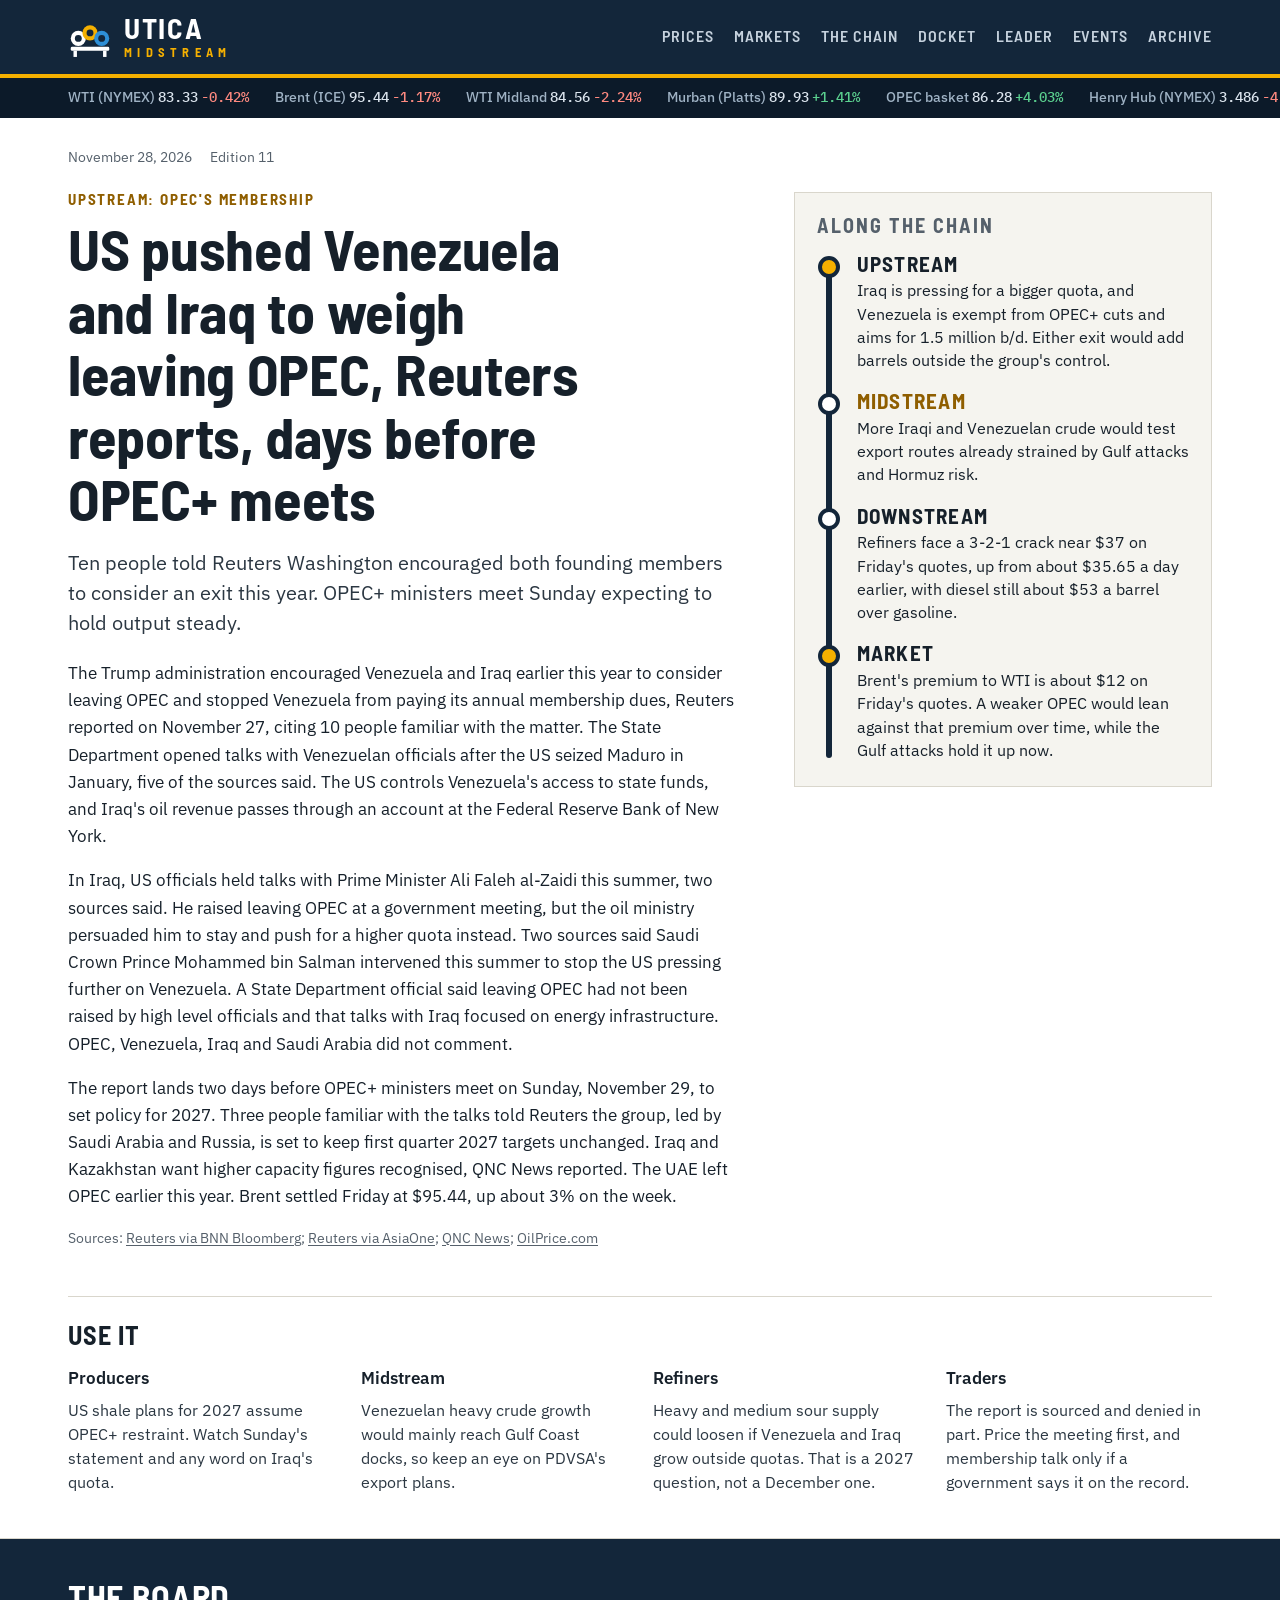
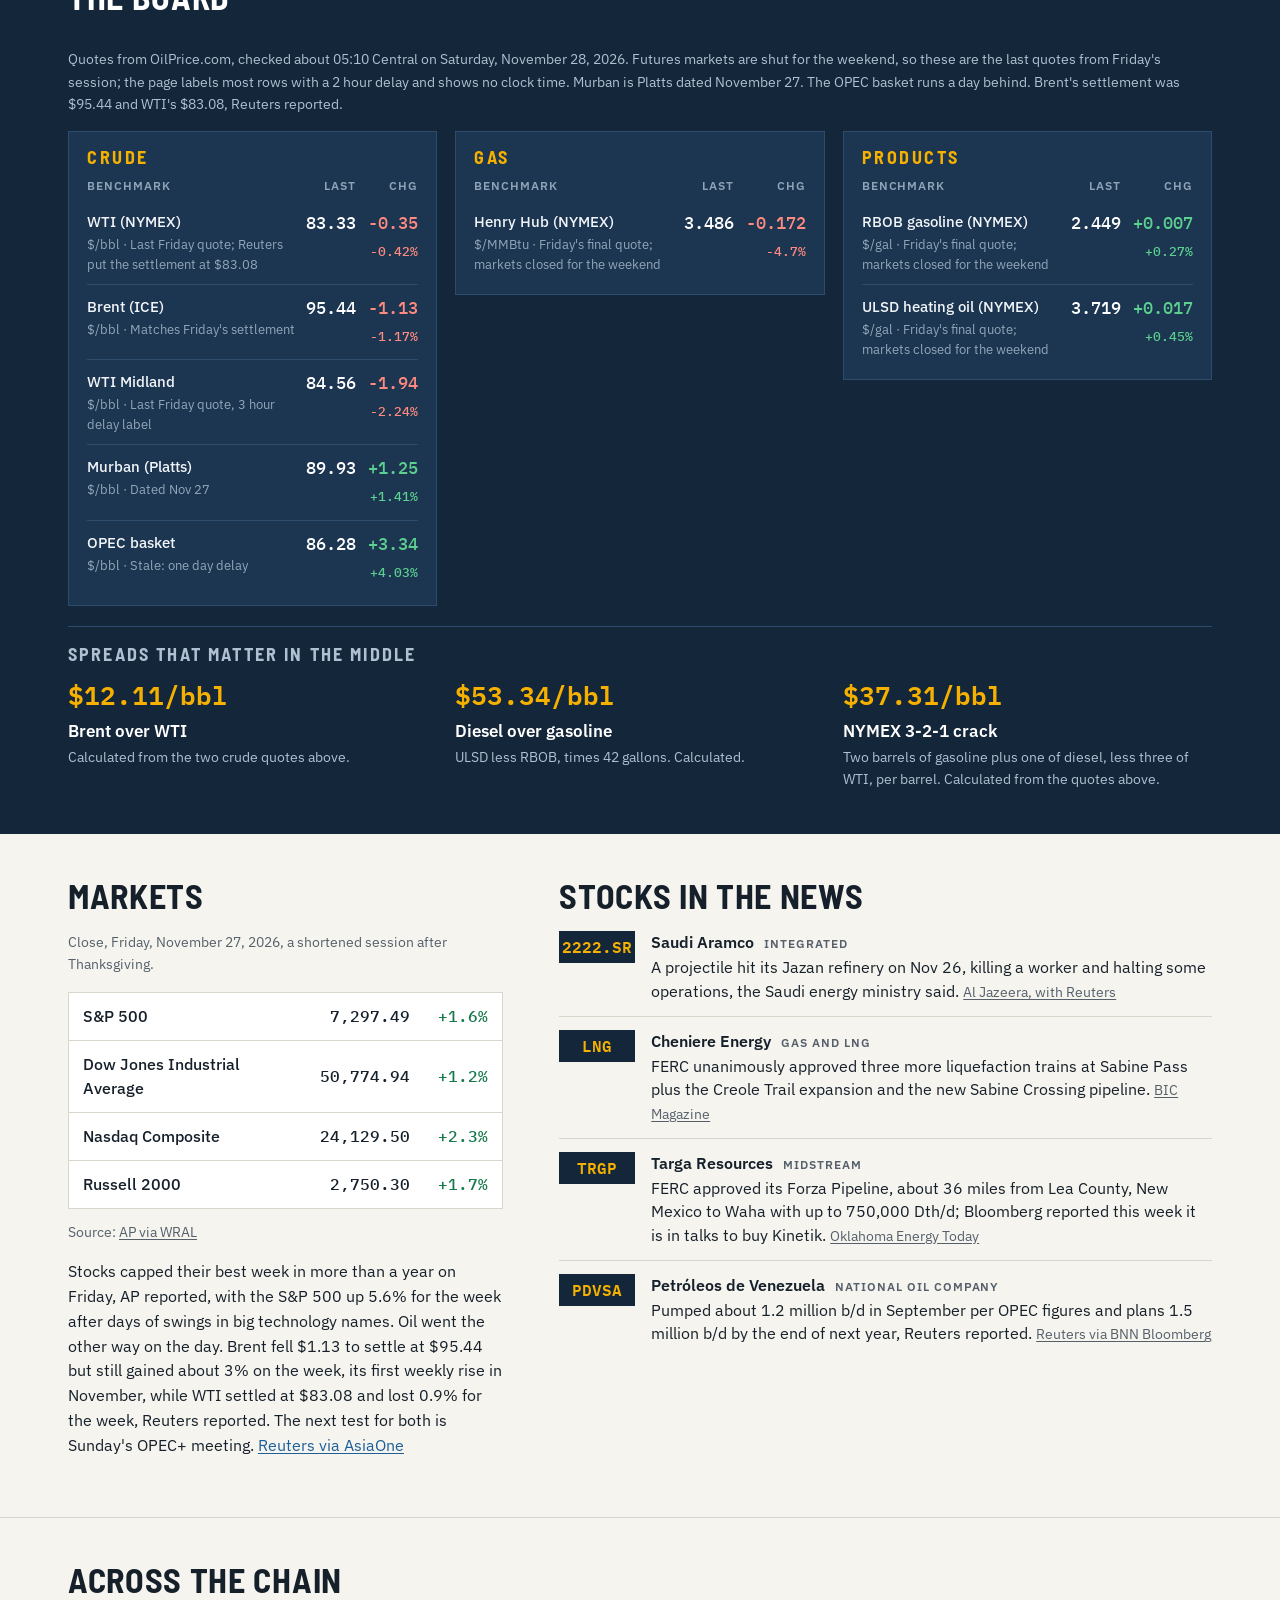
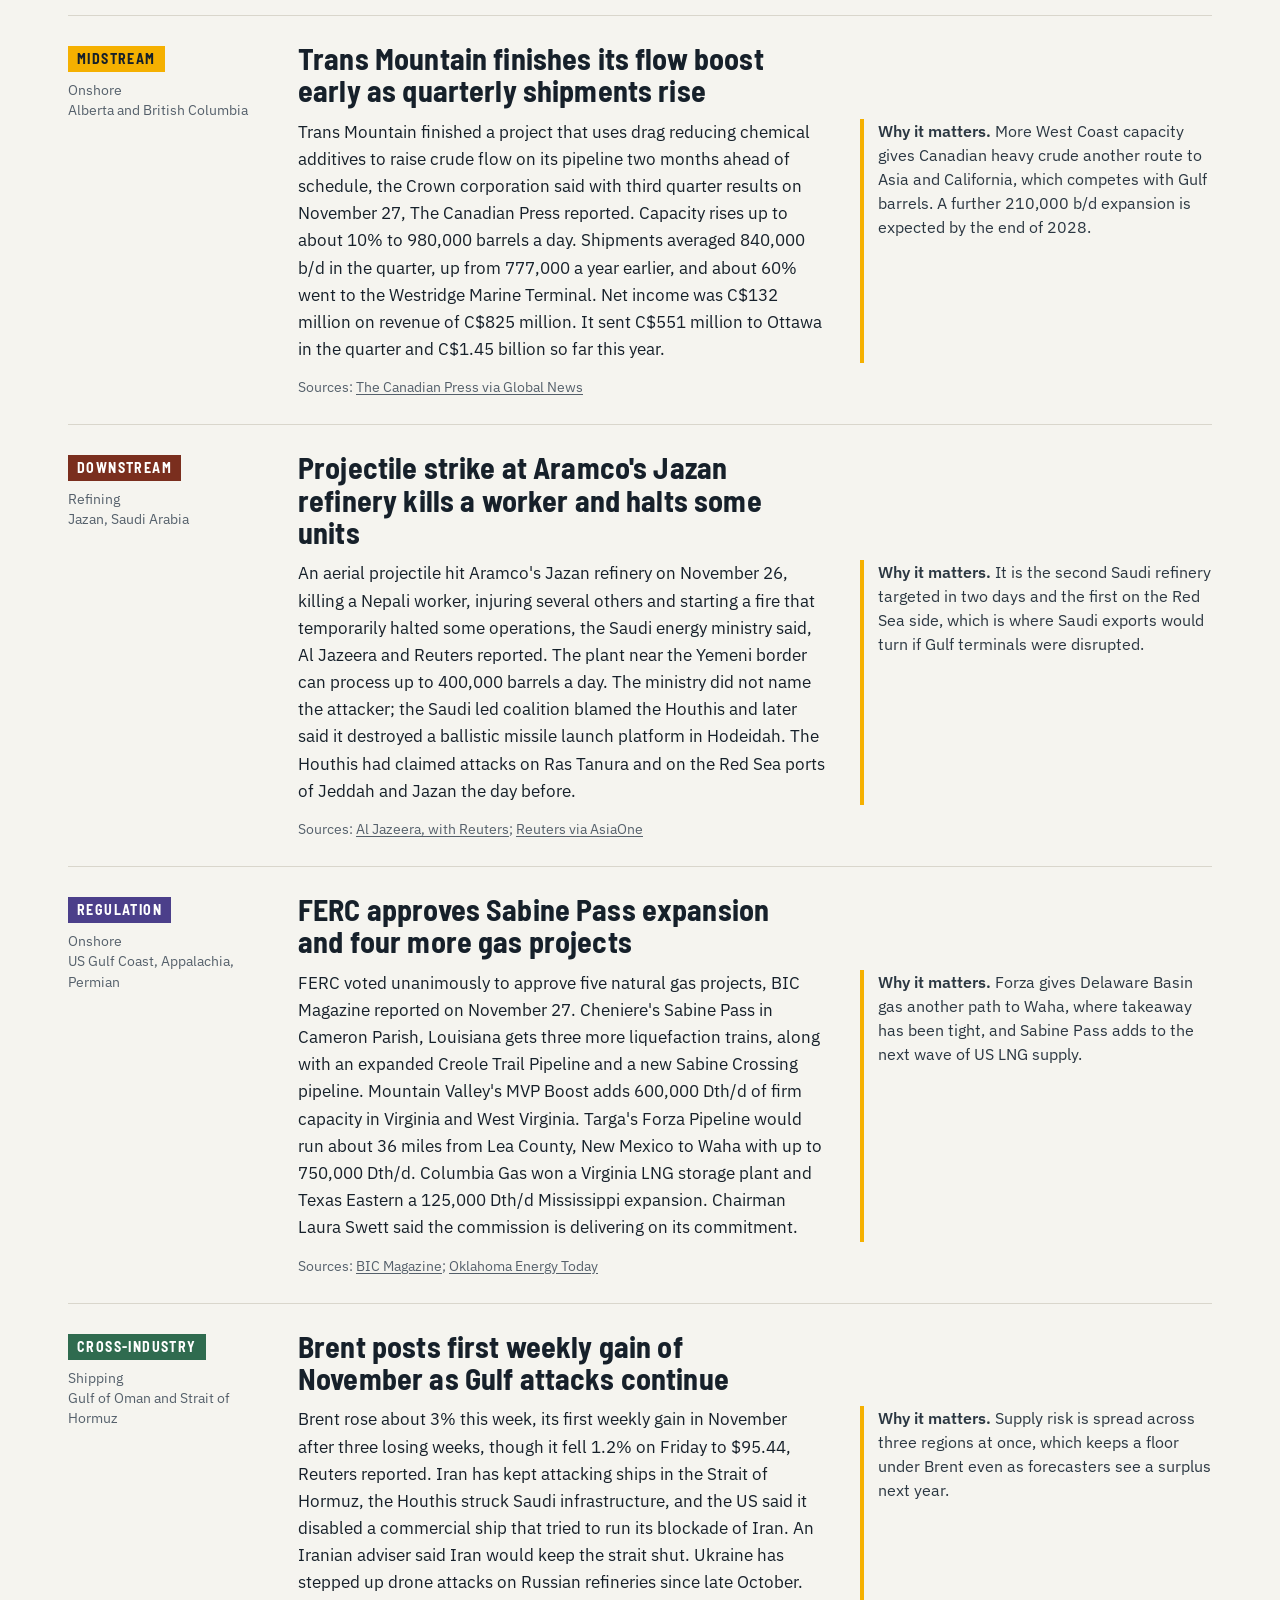
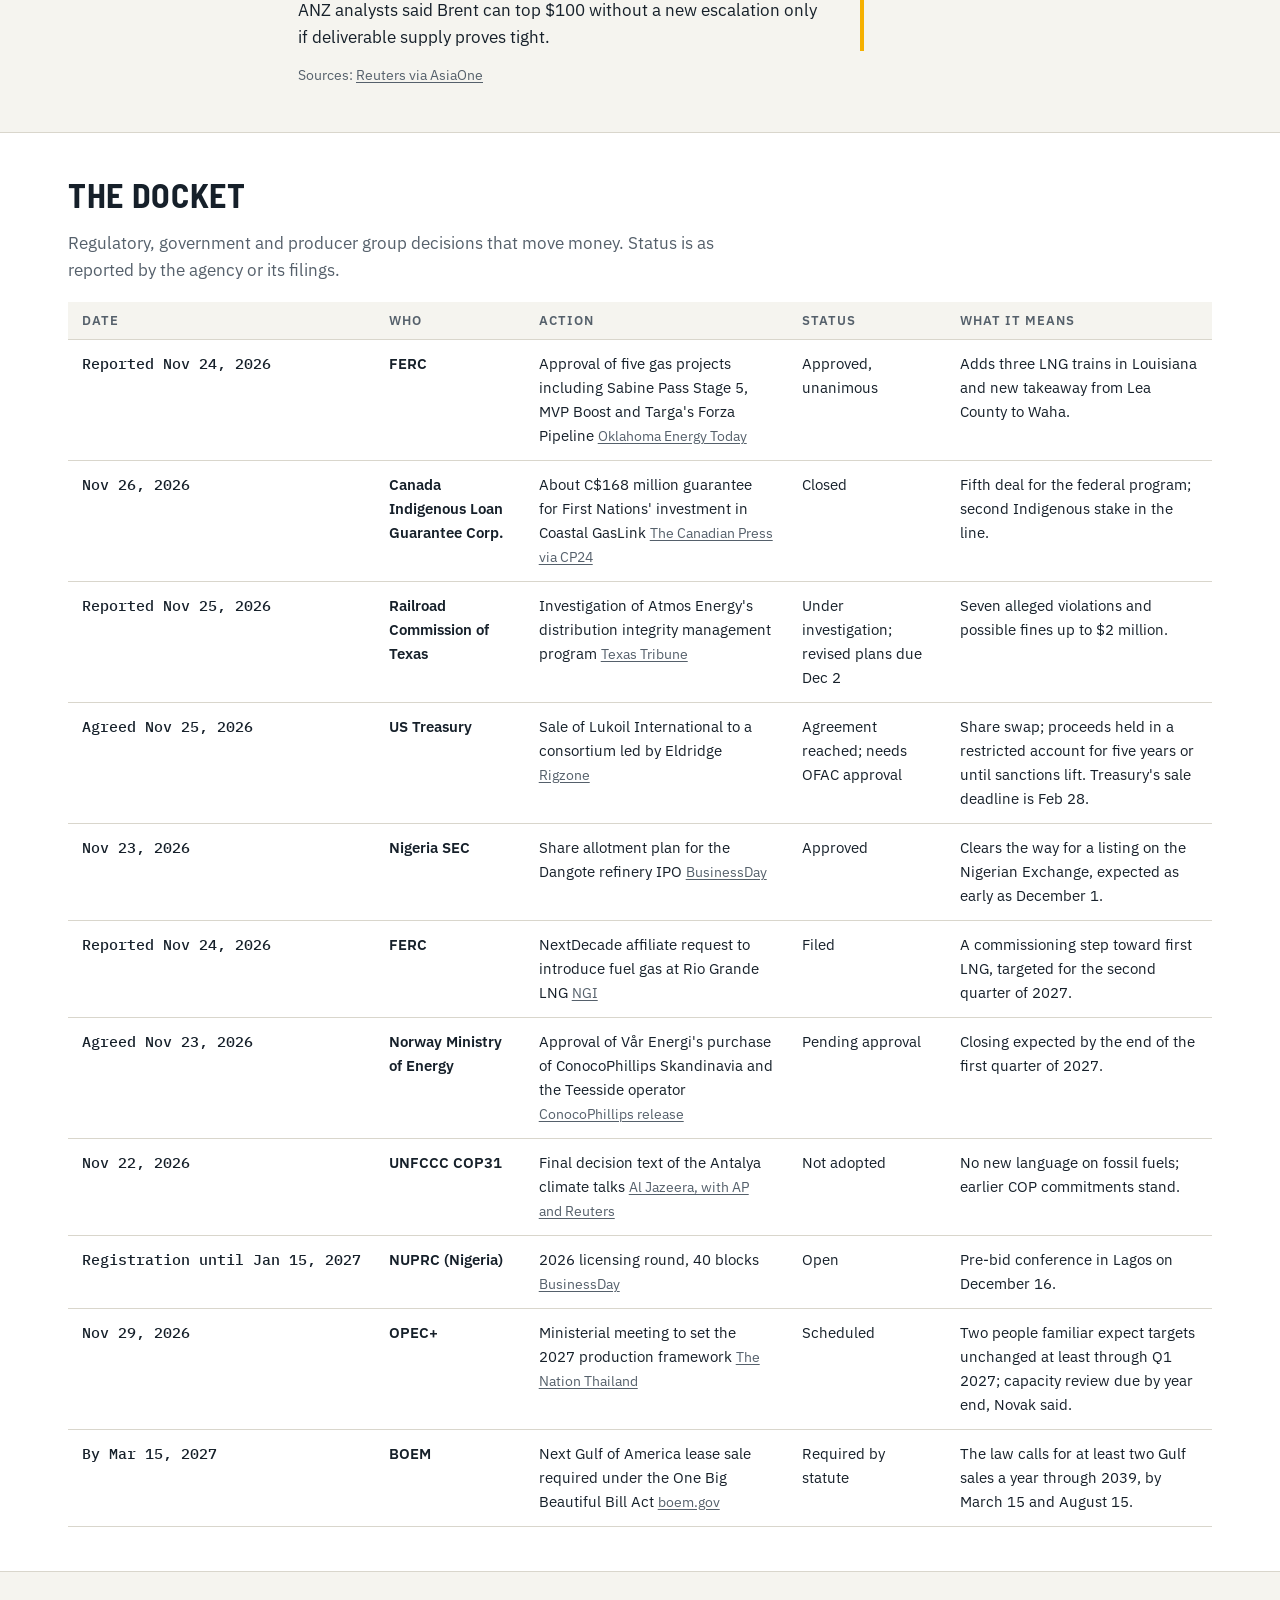
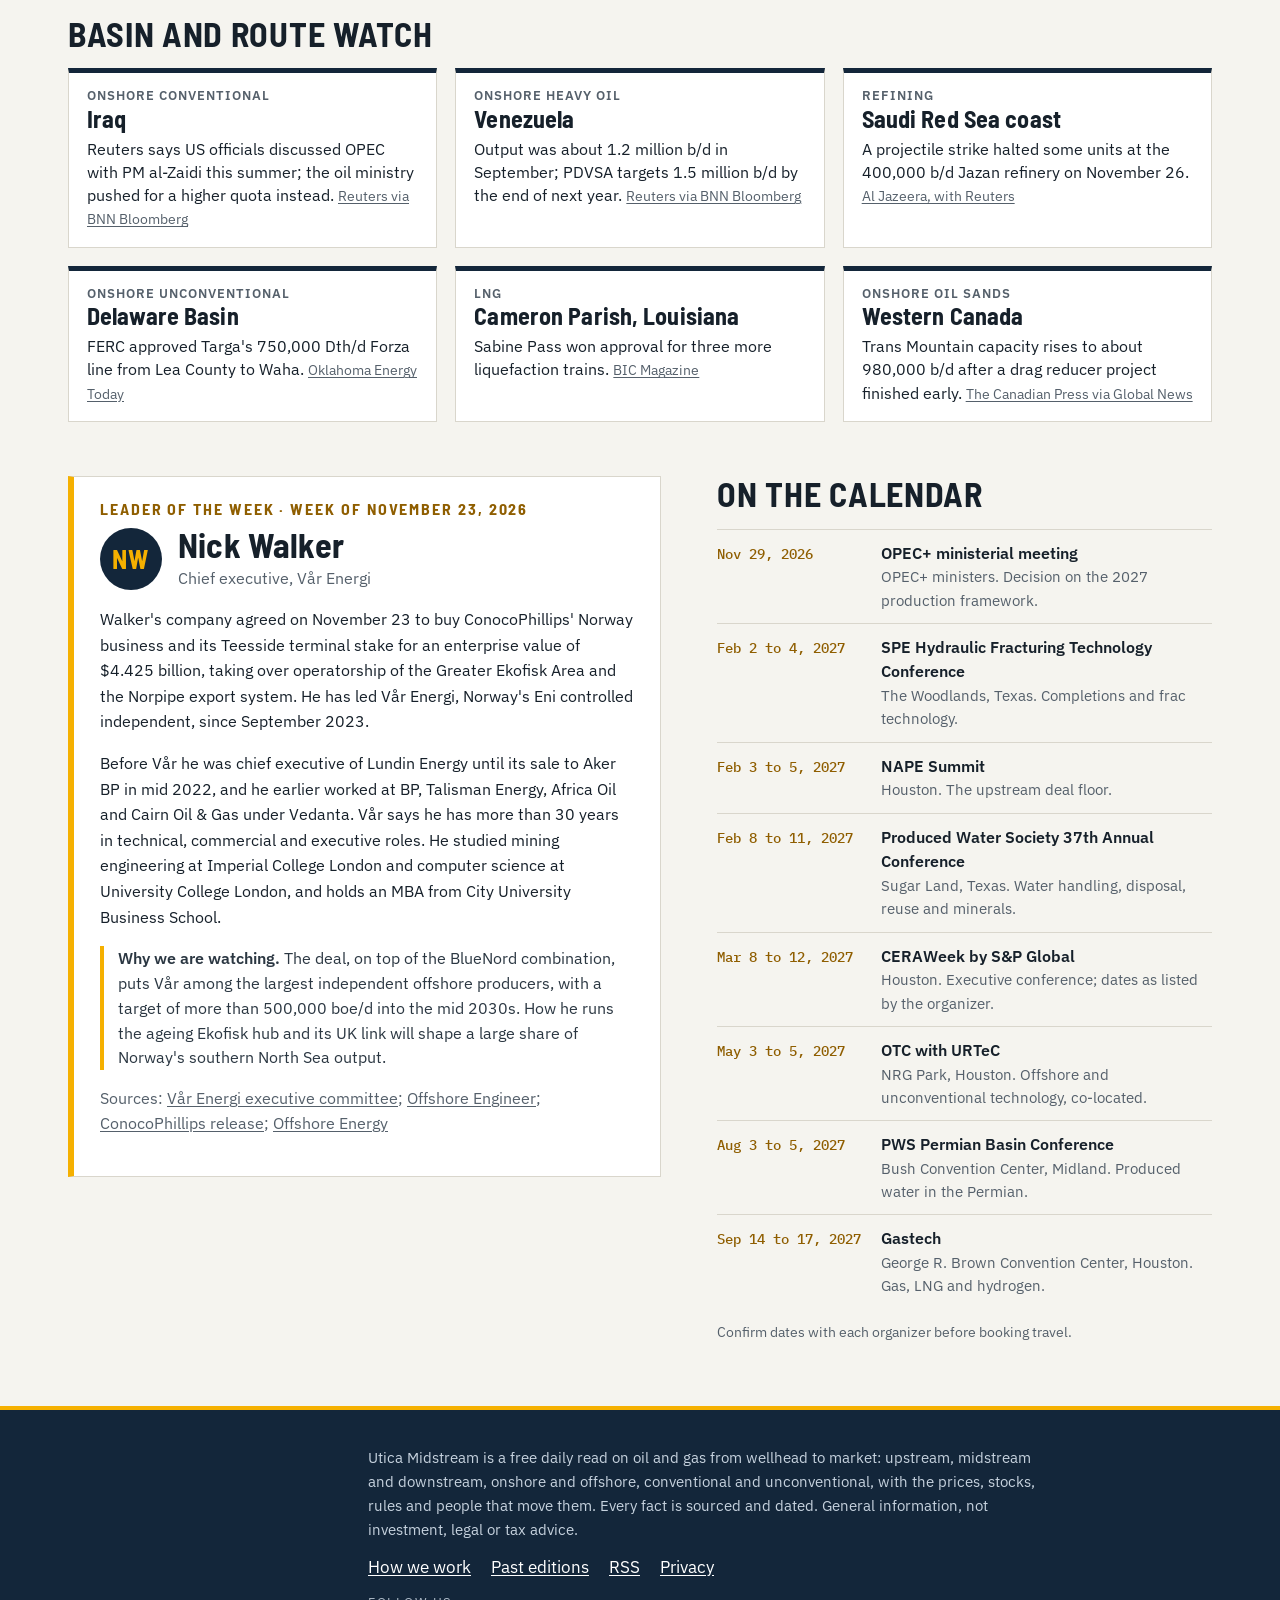
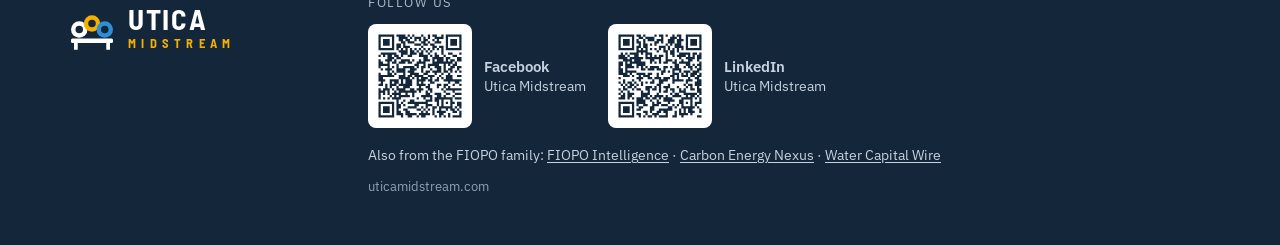
==== commit 3f233c37: "Edition 2026-11-28: US pushed Venezuela and Iraq to weigh leaving OPEC, Reuters reports Co-Authored-" ====
--- a/index.html
+++ b/index.html
@@ -6,7 +6,7 @@
 <meta http-equiv="Content-Security-Policy" content="default-src 'self'; script-src 'self'; style-src 'self' 'unsafe-inline'; img-src 'self' data:; font-src 'self'; connect-src 'self'; object-src 'none'; base-uri 'self'; form-action 'self'; upgrade-insecure-requests">
 <meta name="referrer" content="strict-origin-when-cross-origin">
 <title>Utica Midstream: Daily Oil and Gas News, Prices and Midstream Intelligence</title>
-<meta name="description" content="What happens to US crude when the Gulf&#39;s export doors start closing? Brent settled up 2% at $96.57 on Thanksgiving after Iran&#39;s Guards said two tankers hit mines near Hormuz and CNN reported Saudi loadings stopped at Ras Tanura.">
+<meta name="description" content="Washington has been nudging two of OPEC&#39;s founders toward the door. Reuters, citing 10 people, reports the US encouraged Venezuela and Iraq this year to consider leaving the group and blocked Venezuela&#39;s dues.">
 <meta name="robots" content="index, follow, max-image-preview:large">
 <link rel="canonical" href="https://uticamidstream.com/">
 <meta name="google-site-verification" content="088mT8MW7YSvouSN46BnCaNXU6O1GncsoiYr1Zxl6-Y">
@@ -14,23 +14,23 @@
 <meta name="theme-color" content="#13263A">
 <meta property="og:type" content="article">
 <meta property="og:site_name" content="Utica Midstream">
-<meta property="og:title" content="Brent settles at $96.57 as Iran reports mine strikes and Ras Tanura loadings reportedly halt">
-<meta property="og:description" content="What happens to US crude when the Gulf&#39;s export doors start closing? Brent settled up 2% at $96.57 on Thanksgiving after Iran&#39;s Guards said two tankers hit mines near Hormuz and CNN reported Saudi loadings stopped at Ras Tanura.">
+<meta property="og:title" content="US pushed Venezuela and Iraq to weigh leaving OPEC, Reuters reports, days before OPEC+ meets">
+<meta property="og:description" content="Washington has been nudging two of OPEC&#39;s founders toward the door. Reuters, citing 10 people, reports the US encouraged Venezuela and Iraq this year to consider leaving the group and blocked Venezuela&#39;s dues.">
 <meta property="og:url" content="https://uticamidstream.com/">
-<meta property="og:image" content="https://uticamidstream.com/social/2026-11-27.png">
+<meta property="og:image" content="https://uticamidstream.com/social/2026-11-28.png">
 <meta property="og:image:width" content="1080"><meta property="og:image:height" content="1350">
-<meta property="article:published_time" content="2026-11-27T04:48:00-06:00">
+<meta property="article:published_time" content="2026-11-28T04:48:00-06:00">
 <meta name="twitter:card" content="summary_large_image">
-<meta name="twitter:title" content="Brent settles at $96.57 as Iran reports mine strikes and Ras Tanura loadings reportedly halt">
-<meta name="twitter:description" content="What happens to US crude when the Gulf&#39;s export doors start closing? Brent settled up 2% at $96.57 on Thanksgiving after Iran&#39;s Guards said two tankers hit mines near Hormuz and CNN reported Saudi loadings stopped at Ras Tanura.">
-<meta name="twitter:image" content="https://uticamidstream.com/social/2026-11-27.png">
+<meta name="twitter:title" content="US pushed Venezuela and Iraq to weigh leaving OPEC, Reuters reports, days before OPEC+ meets">
+<meta name="twitter:description" content="Washington has been nudging two of OPEC&#39;s founders toward the door. Reuters, citing 10 people, reports the US encouraged Venezuela and Iraq this year to consider leaving the group and blocked Venezuela&#39;s dues.">
+<meta name="twitter:image" content="https://uticamidstream.com/social/2026-11-28.png">
 <link rel="icon" type="image/svg+xml" href="brand/um-icon.svg">
 <link rel="apple-touch-icon" href="brand/um-icon-180.png">
 <link rel="alternate" type="application/rss+xml" title="Utica Midstream" href="feed.xml">
 <link rel="preload" href="assets/fonts/barlow-semi-condensed-latin-700-normal.woff2" as="font" type="font/woff2" crossorigin>
 <link rel="stylesheet" href="assets/style.css?v=01a7a954">
 
-<script type="application/ld+json">{"@context": "https://schema.org", "@graph": [{"@type": "NewsMediaOrganization", "@id": "https://uticamidstream.com/#org", "name": "Utica Midstream", "url": "https://uticamidstream.com/", "logo": {"@type": "ImageObject", "url": "https://uticamidstream.com/brand/um-icon-512.png", "width": 512, "height": 512}, "description": "A free daily read on oil and gas from wellhead to market: prices, stocks, pipelines, policy, projects and people, with every fact sourced and dated.", "sameAs": ["https://www.facebook.com/profile.php?id=61596931970525", "https://www.linkedin.com/company/uticamidstream/"]}, {"@type": "NewsArticle", "@id": "https://uticamidstream.com/#article", "headline": "Brent settles at $96.57 as Iran reports mine strikes and Ras Tanura loadings reportedly halt", "description": "What happens to US crude when the Gulf's export doors start closing? Brent settled up 2% at $96.57 on Thanksgiving after Iran's Guards said two tankers hit mines near Hormuz and CNN reported Saudi loadings stopped at Ras Tanura.", "url": "https://uticamidstream.com/", "mainEntityOfPage": "https://uticamidstream.com/", "image": ["https://uticamidstream.com/social/2026-11-27.png"], "datePublished": "2026-11-27T04:48:00-06:00", "dateModified": "2026-11-27T04:48:00-06:00", "inLanguage": "en-US", "isAccessibleForFree": true, "articleSection": ["Midstream: Gulf export risk", "Midstream", "Upstream", "Gas and LNG", "Midstream", "Cross-industry"], "author": {"@id": "https://uticamidstream.com/#org"}, "publisher": {"@id": "https://uticamidstream.com/#org"}}, {"@type": "Person", "name": "Nick Walker", "jobTitle": "Chief executive, Vår Energi"}, {"@type": "WebSite", "@id": "https://uticamidstream.com/#site", "name": "Utica Midstream", "url": "https://uticamidstream.com/", "publisher": {"@id": "https://uticamidstream.com/#org"}, "inLanguage": "en-US"}]}</script>
+<script type="application/ld+json">{"@context": "https://schema.org", "@graph": [{"@type": "NewsMediaOrganization", "@id": "https://uticamidstream.com/#org", "name": "Utica Midstream", "url": "https://uticamidstream.com/", "logo": {"@type": "ImageObject", "url": "https://uticamidstream.com/brand/um-icon-512.png", "width": 512, "height": 512}, "description": "A free daily read on oil and gas from wellhead to market: prices, stocks, pipelines, policy, projects and people, with every fact sourced and dated.", "sameAs": ["https://www.facebook.com/profile.php?id=61596931970525", "https://www.linkedin.com/company/uticamidstream/"]}, {"@type": "NewsArticle", "@id": "https://uticamidstream.com/#article", "headline": "US pushed Venezuela and Iraq to weigh leaving OPEC, Reuters reports, days before OPEC+ meets", "description": "Washington has been nudging two of OPEC's founders toward the door. Reuters, citing 10 people, reports the US encouraged Venezuela and Iraq this year to consider leaving the group and blocked Venezuela's dues.", "url": "https://uticamidstream.com/", "mainEntityOfPage": "https://uticamidstream.com/", "image": ["https://uticamidstream.com/social/2026-11-28.png"], "datePublished": "2026-11-28T04:48:00-06:00", "dateModified": "2026-11-28T04:48:00-06:00", "inLanguage": "en-US", "isAccessibleForFree": true, "articleSection": ["Upstream: OPEC's membership", "Midstream", "Downstream", "Regulation", "Cross-industry"], "author": {"@id": "https://uticamidstream.com/#org"}, "publisher": {"@id": "https://uticamidstream.com/#org"}}, {"@type": "Person", "name": "Nick Walker", "jobTitle": "Chief executive, Vår Energi"}, {"@type": "WebSite", "@id": "https://uticamidstream.com/#site", "name": "Utica Midstream", "url": "https://uticamidstream.com/", "publisher": {"@id": "https://uticamidstream.com/#org"}, "inLanguage": "en-US"}]}</script>
 </head>
 <body>
 <a class="skip" href="#main">Skip to content</a>
@@ -49,52 +49,52 @@
  </div>
 </header>
 <div class="tape" id="prices-tape" aria-label="Price tape">
- <div class="wrap tape-in"><span class="tk"><b>WTI (NYMEX)</b> <span class="num">85.73</span> <span class="num up">+0.95%</span></span><span class="tk"><b>Brent (ICE)</b> <span class="num">96.94</span> <span class="num up">+0.57%</span></span><span class="tk"><b>Brent (ICE) settlement</b> <span class="num">96.57</span> <span class="num up">+2.07%</span></span><span class="tk"><b>Henry Hub (NYMEX)</b> <span class="num">3.57</span> <span class="num dn">-0.55%</span></span><span class="tk"><b>RBOB gasoline (NYMEX)</b> <span class="num">2.47</span> <span class="num up">+1.27%</span></span><span class="tk"><b>ULSD heating oil (NYMEX)</b> <span class="num">3.73</span> <span class="num dn">-0.23%</span></span></div>
+ <div class="wrap tape-in"><span class="tk"><b>WTI (NYMEX)</b> <span class="num">83.33</span> <span class="num dn">-0.42%</span></span><span class="tk"><b>Brent (ICE)</b> <span class="num">95.44</span> <span class="num dn">-1.17%</span></span><span class="tk"><b>WTI Midland</b> <span class="num">84.56</span> <span class="num dn">-2.24%</span></span><span class="tk"><b>Murban (Platts)</b> <span class="num">89.93</span> <span class="num up">+1.41%</span></span><span class="tk"><b>OPEC basket</b> <span class="num">86.28</span> <span class="num up">+4.03%</span></span><span class="tk"><b>Henry Hub (NYMEX)</b> <span class="num">3.486</span> <span class="num dn">-4.7%</span></span><span class="tk"><b>RBOB gasoline (NYMEX)</b> <span class="num">2.449</span> <span class="num up">+0.27%</span></span><span class="tk"><b>ULSD heating oil (NYMEX)</b> <span class="num">3.719</span> <span class="num up">+0.45%</span></span></div>
 </div>
 <main id="main">
 <section class="lead">
  <div class="wrap">
-  <p class="dateline">November 27, 2026<span>Edition 10</span></p>
+  <p class="dateline">November 28, 2026<span>Edition 11</span></p>
   <div class="lead-grid">
    <article class="lead-story">
-    <p class="kick">Midstream: Gulf export risk</p>
-    <h1>Brent settles at $96.57 as Iran reports mine strikes and Ras Tanura loadings reportedly halt</h1>
-    <p class="dek">Iran&#39;s Revolutionary Guards said two tankers hit mines off Oman on Thursday, and CNN reported Saudi loadings stopped at the Gulf&#39;s biggest crude terminal.</p>
-    <p>Iran&#39;s Revolutionary Guards said on Thursday that two tankers exploded and caught fire after hitting sea mines north of Oman&#39;s Khasab port while crossing the Strait of Hormuz on what the Guards called an unauthorised route, Reuters reported. One was a supertanker carrying more than 2 million barrels of crude, according to a statement carried by Tasnim. The UK Maritime Trade Operations agency separately reported an explosion from an unknown projectile near a tanker about 50 nautical miles west of Dubai. Guards spokesman Hossein Mohebbi said the force was using heavy firepower to keep the strait closed.</p><p>On the Saudi side, CNN reported, citing sources, that oil loadings at Ras Tanura were halted after Wednesday&#39;s Houthi attack and that it was unclear when they would resume. Saudi Arabia and Aramco have not confirmed a halt. The Saudi-led coalition said it intercepted four drones over the area on Wednesday but did not confirm a hit on the refinery, which sits inside a complex that is also a major crude export terminal.</p><p>Brent rose $1.96, or 2.07%, to settle at $96.57 on Thursday, The Nation reported. There was no WTI settlement because of Thanksgiving; WTI traded at $84.84 late in the day, up $1.16. Rory Johnston of Commodity Context said Brent had been oversold below $90 and put about 15% of global supply under a known, acute risk. ANZ&#39;s Daniel Hynes told Reuters the wider conflict threatens the recent recovery in Gulf flows.</p>
-    <p class="src">Sources: <a href="https://www.arabnews.com/middle-east/irans-revolutionary-guards-say-two-oil-tankers-hit-sea-mines-near-omans-khasab-3014111" rel="noopener">Reuters via Arab News</a>; <a href="https://www.bairdmaritime.com/security/incidents/acts-of-war/iran-says-two-tankers-exploded-after-hitting-sea-mines-near-oman" rel="noopener">Reuters via Baird Maritime</a>; <a href="https://www.newsquawk.com/headlines/oil-loadings-have-reportedly-been-halted-at-saudi-arabias-ras-tanura-facility-following-a-recent-attack-cnn-reports-citing-sources" rel="noopener">Newsquawk, citing CNN</a>; <a href="https://www.nationthailand.com/news/world/40073981" rel="noopener">The Nation Thailand</a>; <a href="https://finance.yahoo.com/energy/articles/oil-rises-supply-concerns-iran-030849858.html" rel="noopener">Reuters via Yahoo Finance</a>; <a href="https://tradingeconomics.com/commodity/crude-oil" rel="noopener">Trading Economics</a></p>
+    <p class="kick">Upstream: OPEC&#39;s membership</p>
+    <h1>US pushed Venezuela and Iraq to weigh leaving OPEC, Reuters reports, days before OPEC+ meets</h1>
+    <p class="dek">Ten people told Reuters Washington encouraged both founding members to consider an exit this year. OPEC+ ministers meet Sunday expecting to hold output steady.</p>
+    <p>The Trump administration encouraged Venezuela and Iraq earlier this year to consider leaving OPEC and stopped Venezuela from paying its annual membership dues, Reuters reported on November 27, citing 10 people familiar with the matter. The State Department opened talks with Venezuelan officials after the US seized Maduro in January, five of the sources said. The US controls Venezuela&#39;s access to state funds, and Iraq&#39;s oil revenue passes through an account at the Federal Reserve Bank of New York.</p><p>In Iraq, US officials held talks with Prime Minister Ali Faleh al-Zaidi this summer, two sources said. He raised leaving OPEC at a government meeting, but the oil ministry persuaded him to stay and push for a higher quota instead. Two sources said Saudi Crown Prince Mohammed bin Salman intervened this summer to stop the US pressing further on Venezuela. A State Department official said leaving OPEC had not been raised by high level officials and that talks with Iraq focused on energy infrastructure. OPEC, Venezuela, Iraq and Saudi Arabia did not comment.</p><p>The report lands two days before OPEC+ ministers meet on Sunday, November 29, to set policy for 2027. Three people familiar with the talks told Reuters the group, led by Saudi Arabia and Russia, is set to keep first quarter 2027 targets unchanged. Iraq and Kazakhstan want higher capacity figures recognised, QNC News reported. The UAE left OPEC earlier this year. Brent settled Friday at $95.44, up about 3% on the week.</p>
+    <p class="src">Sources: <a href="https://www.bnnbloomberg.ca/business/international/2026/11/27/us-pushed-venezuela-iraq-to-consider-leaving-opec-sources-say-reuters-exclusive/" rel="noopener">Reuters via BNN Bloomberg</a>; <a href="https://www.asiaone.com/money/oil-notches-first-weekly-gain-november-supply-fears" rel="noopener">Reuters via AsiaOne</a>; <a href="https://qncnews.com/2026/11/26/opec-plus-set-to-roll-over-oil-output-targets-at-sunday-meeting-sources-say/" rel="noopener">QNC News</a>; <a href="https://oilprice.com/oil-price-charts/" rel="noopener">OilPrice.com</a></p>
    </article>
    <aside class="flowline" aria-label="How this story moves along the value chain">
     <h2>Along the chain</h2>
     <ol>
      
-     <li class="st st-upstream on"><span class="node" aria-hidden="true"></span><h3>Upstream</h3><p>Gulf producers who rely on Hormuz face a strait Iran says it is mining. Producers elsewhere get Brent near $97 two days before OPEC+ meets.</p></li>
-     
-     <li class="st st-midstream on"><span class="node" aria-hidden="true"></span><h3>Midstream</h3><p>If Ras Tanura stays shut, Saudi exports have to lean on Red Sea ports instead, and Gulf tanker insurance and freight climb with each mine claim.</p></li>
-     
-     <li class="st st-downstream"><span class="node" aria-hidden="true"></span><h3>Downstream</h3><p>Gasoline rose about 1.3% on Friday&#39;s quotes while diesel slipped, leaving the 3-2-1 crack near $35.65, little changed from Wednesday.</p></li>
-     
-     <li class="st st-market on"><span class="node" aria-hidden="true"></span><h3>Market</h3><p>Brent&#39;s premium to WTI is about $11.21 on Friday&#39;s quotes, wider than Wednesday&#39;s $10.62, because the risk sits east of Suez.</p></li>
+     <li class="st st-upstream on"><span class="node" aria-hidden="true"></span><h3>Upstream</h3><p>Iraq is pressing for a bigger quota, and Venezuela is exempt from OPEC+ cuts and aims for 1.5 million b/d. Either exit would add barrels outside the group&#39;s control.</p></li>
+     
+     <li class="st st-midstream"><span class="node" aria-hidden="true"></span><h3>Midstream</h3><p>More Iraqi and Venezuelan crude would test export routes already strained by Gulf attacks and Hormuz risk.</p></li>
+     
+     <li class="st st-downstream"><span class="node" aria-hidden="true"></span><h3>Downstream</h3><p>Refiners face a 3-2-1 crack near $37 on Friday&#39;s quotes, up from about $35.65 a day earlier, with diesel still about $53 a barrel over gasoline.</p></li>
+     
+     <li class="st st-market on"><span class="node" aria-hidden="true"></span><h3>Market</h3><p>Brent&#39;s premium to WTI is about $12 on Friday&#39;s quotes. A weaker OPEC would lean against that premium over time, while the Gulf attacks hold it up now.</p></li>
      
     </ol>
    </aside>
   </div>
   <div class="use">
    <h2>Use it</h2>
-   <dl><div><dt>Producers</dt><dd>US barrels gain a relative edge while Gulf exports are at risk. Brent near $97 is worth checking against Sunday&#39;s OPEC+ decision.</dd></div><div><dt>Shippers and terminals</dt><dd>Watch for an Aramco statement on Ras Tanura and UKMTO notices before booking Gulf liftings.</dd></div><div><dt>Refiners</dt><dd>Plants running Gulf medium sour crude should line up alternates in case Saudi loadings stay down.</dd></div><div><dt>Traders</dt><dd>Friday is a thin US half session, and Iran&#39;s mine claims are unverified. Expect sharp moves on any confirmation.</dd></div></dl>
+   <dl><div><dt>Producers</dt><dd>US shale plans for 2027 assume OPEC+ restraint. Watch Sunday&#39;s statement and any word on Iraq&#39;s quota.</dd></div><div><dt>Midstream</dt><dd>Venezuelan heavy crude growth would mainly reach Gulf Coast docks, so keep an eye on PDVSA&#39;s export plans.</dd></div><div><dt>Refiners</dt><dd>Heavy and medium sour supply could loosen if Venezuela and Iraq grow outside quotas. That is a 2027 question, not a December one.</dd></div><div><dt>Traders</dt><dd>The report is sourced and denied in part. Price the meeting first, and membership talk only if a government says it on the record.</dd></div></dl>
   </div>
  </div>
 </section>
 
 <section class="board" id="prices" aria-label="Commodity prices">
  <div class="wrap">
-  <div class="board-head"><h2 class="sh">The board</h2><p class="asof">Quotes dated Friday, November 27, 2026 on Trading Economics, checked about 05:00 Central. Trading Economics tracks futures through CFDs and shows the date but no clock time, so treat these as indicative. OilPrice.com could not be reached for this edition, so WTI Midland, Murban and the OPEC basket are left out. Brent&#39;s Thursday settlement is listed separately; there was no WTI settlement Thursday because of Thanksgiving.</p></div>
+  <div class="board-head"><h2 class="sh">The board</h2><p class="asof">Quotes from OilPrice.com, checked about 05:10 Central on Saturday, November 28, 2026. Futures markets are shut for the weekend, so these are the last quotes from Friday&#39;s session; the page labels most rows with a 2 hour delay and shows no clock time. Murban is Platts dated November 27. The OPEC basket runs a day behind. Brent&#39;s settlement was $95.44 and WTI&#39;s $83.08, Reuters reported.</p></div>
   <div class="board-grid">
    
    <div class="panel">
     <h3>Crude</h3>
     <table>
      <thead><tr><th scope="col">Benchmark</th><th scope="col" class="r">Last</th><th scope="col" class="r">Chg</th></tr></thead>
-     <tbody><tr><th scope="row"><a href="https://tradingeconomics.com/commodity/crude-oil" rel="noopener">WTI (NYMEX)</a><span class="unit">$/bbl · CFD quote dated Nov 27, no time shown</span></th><td class="r num">85.73</td><td class="r num up">+0.81<br><span class="pc">+0.95%</span></td></tr><tr><th scope="row"><a href="https://tradingeconomics.com/commodity/crude-oil" rel="noopener">Brent (ICE)</a><span class="unit">$/bbl · CFD quote dated Nov 27, no time shown</span></th><td class="r num">96.94</td><td class="r num up">+0.55<br><span class="pc">+0.57%</span></td></tr><tr><th scope="row"><a href="https://www.nationthailand.com/news/world/40073981" rel="noopener">Brent (ICE) settlement</a><span class="unit">$/bbl · Thursday, Nov 26 settlement</span></th><td class="r num">96.57</td><td class="r num up">+1.96<br><span class="pc">+2.07%</span></td></tr></tbody>
+     <tbody><tr><th scope="row"><a href="https://oilprice.com/oil-price-charts/" rel="noopener">WTI (NYMEX)</a><span class="unit">$/bbl · Last Friday quote; Reuters put the settlement at $83.08</span></th><td class="r num">83.33</td><td class="r num dn">-0.35<br><span class="pc">-0.42%</span></td></tr><tr><th scope="row"><a href="https://oilprice.com/oil-price-charts/" rel="noopener">Brent (ICE)</a><span class="unit">$/bbl · Matches Friday&#39;s settlement</span></th><td class="r num">95.44</td><td class="r num dn">-1.13<br><span class="pc">-1.17%</span></td></tr><tr><th scope="row"><a href="https://oilprice.com/oil-price-charts/" rel="noopener">WTI Midland</a><span class="unit">$/bbl · Last Friday quote, 3 hour delay label</span></th><td class="r num">84.56</td><td class="r num dn">-1.94<br><span class="pc">-2.24%</span></td></tr><tr><th scope="row"><a href="https://oilprice.com/oil-price-charts/" rel="noopener">Murban (Platts)</a><span class="unit">$/bbl · Dated Nov 27</span></th><td class="r num">89.93</td><td class="r num up">+1.25<br><span class="pc">+1.41%</span></td></tr><tr><th scope="row"><a href="https://oilprice.com/oil-price-charts/" rel="noopener">OPEC basket</a><span class="unit">$/bbl · Stale: one day delay</span></th><td class="r num">86.28</td><td class="r num up">+3.34<br><span class="pc">+4.03%</span></td></tr></tbody>
     </table>
    </div>
    
@@ -102,7 +102,7 @@
     <h3>Gas</h3>
     <table>
      <thead><tr><th scope="col">Benchmark</th><th scope="col" class="r">Last</th><th scope="col" class="r">Chg</th></tr></thead>
-     <tbody><tr><th scope="row"><a href="https://tradingeconomics.com/commodity/crude-oil" rel="noopener">Henry Hub (NYMEX)</a><span class="unit">$/MMBtu · CFD quote dated Nov 27, no time shown</span></th><td class="r num">3.57</td><td class="r num dn">-0.020<br><span class="pc">-0.55%</span></td></tr></tbody>
+     <tbody><tr><th scope="row"><a href="https://oilprice.com/oil-price-charts/" rel="noopener">Henry Hub (NYMEX)</a><span class="unit">$/MMBtu · Friday&#39;s final quote; markets closed for the weekend</span></th><td class="r num">3.486</td><td class="r num dn">-0.172<br><span class="pc">-4.7%</span></td></tr></tbody>
     </table>
    </div>
    
@@ -110,14 +110,14 @@
     <h3>Products</h3>
     <table>
      <thead><tr><th scope="col">Benchmark</th><th scope="col" class="r">Last</th><th scope="col" class="r">Chg</th></tr></thead>
-     <tbody><tr><th scope="row"><a href="https://tradingeconomics.com/commodity/crude-oil" rel="noopener">RBOB gasoline (NYMEX)</a><span class="unit">$/gal · CFD quote dated Nov 27, no time shown</span></th><td class="r num">2.47</td><td class="r num up">+0.031<br><span class="pc">+1.27%</span></td></tr><tr><th scope="row"><a href="https://tradingeconomics.com/commodity/crude-oil" rel="noopener">ULSD heating oil (NYMEX)</a><span class="unit">$/gal · CFD quote dated Nov 27, no time shown</span></th><td class="r num">3.73</td><td class="r num dn">-0.009<br><span class="pc">-0.23%</span></td></tr></tbody>
+     <tbody><tr><th scope="row"><a href="https://oilprice.com/oil-price-charts/" rel="noopener">RBOB gasoline (NYMEX)</a><span class="unit">$/gal · Friday&#39;s final quote; markets closed for the weekend</span></th><td class="r num">2.449</td><td class="r num up">+0.007<br><span class="pc">+0.27%</span></td></tr><tr><th scope="row"><a href="https://oilprice.com/oil-price-charts/" rel="noopener">ULSD heating oil (NYMEX)</a><span class="unit">$/gal · Friday&#39;s final quote; markets closed for the weekend</span></th><td class="r num">3.719</td><td class="r num up">+0.017<br><span class="pc">+0.45%</span></td></tr></tbody>
     </table>
    </div>
    
   </div>
   <div class="spreads">
    <h3>Spreads that matter in the middle</h3>
-   <ul><li><span class="num">$11.21/bbl</span><b>Brent over WTI</b><span>Calculated from the two crude quotes above.</span></li><li><span class="num">$52.92/bbl</span><b>Diesel over gasoline</b><span>ULSD less RBOB, times 42 gallons. Calculated.</span></li><li><span class="num">$35.65/bbl</span><b>NYMEX 3-2-1 crack</b><span>Two barrels of gasoline plus one of diesel, less three of WTI, per barrel. Calculated from rounded quotes.</span></li></ul>
+   <ul><li><span class="num">$12.11/bbl</span><b>Brent over WTI</b><span>Calculated from the two crude quotes above.</span></li><li><span class="num">$53.34/bbl</span><b>Diesel over gasoline</b><span>ULSD less RBOB, times 42 gallons. Calculated.</span></li><li><span class="num">$37.31/bbl</span><b>NYMEX 3-2-1 crack</b><span>Two barrels of gasoline plus one of diesel, less three of WTI, per barrel. Calculated from the quotes above.</span></li></ul>
   </div>
  </div>
 </section>
@@ -126,16 +126,16 @@
  <div class="wrap mk-grid">
   <div>
    <h2 class="sh">Markets</h2>
-   <p class="asof">Close, Wednesday, November 25, 2026, the last full session. US markets were shut Thursday for Thanksgiving and reopen Friday for a shortened session.</p>
+   <p class="asof">Close, Friday, November 27, 2026, a shortened session after Thanksgiving.</p>
    <table class="idx">
-    <tbody><tr><th scope="row">S&amp;P 500</th><td class="r num">7,182.78</td><td class="r num dn">-0.3%</td></tr><tr><th scope="row">Dow Jones Industrial Average</th><td class="r num">50,182.95</td><td class="r num up">+0.3%</td></tr><tr><th scope="row">Nasdaq Composite</th><td class="r num">23,585.80</td><td class="r num dn">-0.6%</td></tr></tbody>
+    <tbody><tr><th scope="row">S&amp;P 500</th><td class="r num">7,297.49</td><td class="r num up">+1.6%</td></tr><tr><th scope="row">Dow Jones Industrial Average</th><td class="r num">50,774.94</td><td class="r num up">+1.2%</td></tr><tr><th scope="row">Nasdaq Composite</th><td class="r num">24,129.50</td><td class="r num up">+2.3%</td></tr><tr><th scope="row">Russell 2000</th><td class="r num">2,750.30</td><td class="r num up">+1.7%</td></tr></tbody>
    </table>
-   <p class="src">Source: <a href="https://mymotherlode.com/news/national/11340405/how-major-us-stock-indexes-fared-wednesday-11-25-2026.html" rel="noopener">AP via myMotherLode</a></p>
-   <p class="read">US stocks have not traded since Wednesday, when the S&amp;P 500 recovered most of a 3.2% intraday drop to close down 0.3%, AP reported. Crude kept moving through the holiday. Brent settled Thursday at $96.57, up 2.07%, after Iran&#39;s Revolutionary Guards said two tankers hit mines near Hormuz, and WTI traded near $84.84 without a settlement. Friday&#39;s half session is the first chance for US energy shares to price the week&#39;s Gulf risk before OPEC+ meets on Sunday. <a href="https://www.nationthailand.com/news/world/40073981" rel="noopener">The Nation Thailand</a></p>
+   <p class="src">Source: <a href="https://www.wral.com/news/ap/04dab-how-major-us-stock-indexes-fared-friday-11-27-2026/" rel="noopener">AP via WRAL</a></p>
+   <p class="read">Stocks capped their best week in more than a year on Friday, AP reported, with the S&amp;P 500 up 5.6% for the week after days of swings in big technology names. Oil went the other way on the day. Brent fell $1.13 to settle at $95.44 but still gained about 3% on the week, its first weekly rise in November, while WTI settled at $83.08 and lost 0.9% for the week, Reuters reported. The next test for both is Sunday&#39;s OPEC+ meeting. <a href="https://www.asiaone.com/money/oil-notches-first-weekly-gain-november-supply-fears" rel="noopener">Reuters via AsiaOne</a></p>
   </div>
   <div>
    <h2 class="sh">Stocks in the news</h2>
-   <ul class="stocks"><li><span class="tick">KNTK</span><div><p class="sn"><b>Kinetik Holdings</b> <span class="seg">Midstream</span> <span class="num">54.70</span> <span class="num up">+1.50%</span></p><p>Closed Nov 25 before Bloomberg reported Targa is in talks to buy it; shares rose about 7.6% after hours. <a href="https://247wallst.com/investing/2026/11/26/targa-resources-is-reportedly-eyeing-kinetik-as-data-centers-drive-gas-demand/" rel="noopener">24/7 Wall St.</a></p></div></li><li><span class="tick">TRGP</span><div><p class="sn"><b>Targa Resources</b> <span class="seg">Midstream</span> <span class="num">285.53</span> <span class="num up">+0.83%</span></p><p>Closed Nov 25; fell about 1.8% after hours on the Kinetik report, which said a deal could come as soon as next week. <a href="https://247wallst.com/investing/2026/11/26/targa-resources-is-reportedly-eyeing-kinetik-as-data-centers-drive-gas-demand/" rel="noopener">24/7 Wall St.</a></p></div></li><li><span class="tick">2222.SR</span><div><p class="sn"><b>Saudi Aramco</b> <span class="seg">Integrated</span></p><p>CNN, citing sources, reported oil loadings at Ras Tanura were halted after the November 25 attack, with no restart date. Aramco has not confirmed. <a href="https://www.newsquawk.com/headlines/oil-loadings-have-reportedly-been-halted-at-saudi-arabias-ras-tanura-facility-following-a-recent-attack-cnn-reports-citing-sources" rel="noopener">Newsquawk, citing CNN</a></p></div></li><li><span class="tick">TRP</span><div><p class="sn"><b>TC Energy</b> <span class="seg">Midstream</span></p><p>A group of 12 British Columbia First Nations got a federal loan guarantee of about C$168 million to invest in the entity holding TC&#39;s Coastal GasLink interest, Canadian Press reported Nov 26. <a href="https://www.cp24.com/news/canada/2026/11/26/168m-loan-guarantee-provided-for-first-nations-investment-in-lng-pipeline/" rel="noopener">The Canadian Press via CP24</a></p></div></li></ul>
+   <ul class="stocks"><li><span class="tick">2222.SR</span><div><p class="sn"><b>Saudi Aramco</b> <span class="seg">Integrated</span></p><p>A projectile hit its Jazan refinery on Nov 26, killing a worker and halting some operations, the Saudi energy ministry said. <a href="https://www.aljazeera.com/news/2026/11/26/attack-on-saudi-aramcos-jazan-refinery-kills-worker-disrupts-operations" rel="noopener">Al Jazeera, with Reuters</a></p></div></li><li><span class="tick">LNG</span><div><p class="sn"><b>Cheniere Energy</b> <span class="seg">Gas and LNG</span></p><p>FERC unanimously approved three more liquefaction trains at Sabine Pass plus the Creole Trail expansion and the new Sabine Crossing pipeline. <a href="https://www.bicmagazine.com/industry/natgas-lng/ferc-approves-sabine-pass-lng-expansion-four-other-natural-gas-projects/" rel="noopener">BIC Magazine</a></p></div></li><li><span class="tick">TRGP</span><div><p class="sn"><b>Targa Resources</b> <span class="seg">Midstream</span></p><p>FERC approved its Forza Pipeline, about 36 miles from Lea County, New Mexico to Waha with up to 750,000 Dth/d; Bloomberg reported this week it is in talks to buy Kinetik. <a href="https://okenergytoday.com/2026/11/gas-pipeline-projects-win-ferc-approval/" rel="noopener">Oklahoma Energy Today</a></p></div></li><li><span class="tick">PDVSA</span><div><p class="sn"><b>Petróleos de Venezuela</b> <span class="seg">National oil company</span></p><p>Pumped about 1.2 million b/d in September per OPEC figures and plans 1.5 million b/d by the end of next year, Reuters reported. <a href="https://www.bnnbloomberg.ca/business/international/2026/11/27/us-pushed-venezuela-iraq-to-consider-leaving-opec-sources-say-reuters-exclusive/" rel="noopener">Reuters via BNN Bloomberg</a></p></div></li></ul>
   </div>
  </div>
 </section>
@@ -145,47 +145,38 @@
   <h2 class="sh">Across the chain</h2>
   
   <article class="brief" id="money">
-   <div class="tags"><p class="seg seg-midstream">Midstream</p><p class="set"><span>Onshore</span><span>Permian Basin, Texas</span></p></div>
-   <div>
-    <h3>Targa is in talks to buy Blackstone backed Kinetik, Bloomberg reports</h3>
-    <div class="brief-body"><p>Targa Resources is in talks to acquire Kinetik Holdings, the Delaware Basin gas gatherer and processor backed by Blackstone, Bloomberg News reported on November 25, citing people familiar with the matter, according to Reuters. A deal could be sealed as soon as next week. Neither company responded to Reuters. Kinetik closed at $54.70 that day and rose about 7.6% after hours, while Targa closed at $285.53 and slipped about 1.8%, 24/7 Wall St. reported. No price or structure has been reported.</p><p class="why"><b>Why it matters.</b> Reuters noted that gas demand from data centers has drawn heavy interest in energy infrastructure. A deal would consolidate Delaware Basin processing, leaving producers there with fewer counterparties.</p></div>
-    <p class="src">Sources: <a href="https://boereport.com/2026/11/25/targa-resources-in-talks-to-acquire-kinetik-bloomberg-news-reports/" rel="noopener">Reuters via BOE Report</a>; <a href="https://247wallst.com/investing/2026/11/26/targa-resources-is-reportedly-eyeing-kinetik-as-data-centers-drive-gas-demand/" rel="noopener">24/7 Wall St.</a></p>
+   <div class="tags"><p class="seg seg-midstream">Midstream</p><p class="set"><span>Onshore</span><span>Alberta and British Columbia</span></p></div>
+   <div>
+    <h3>Trans Mountain finishes its flow boost early as quarterly shipments rise</h3>
+    <div class="brief-body"><p>Trans Mountain finished a project that uses drag reducing chemical additives to raise crude flow on its pipeline two months ahead of schedule, the Crown corporation said with third quarter results on November 27, The Canadian Press reported. Capacity rises up to about 10% to 980,000 barrels a day. Shipments averaged 840,000 b/d in the quarter, up from 777,000 a year earlier, and about 60% went to the Westridge Marine Terminal. Net income was C$132 million on revenue of C$825 million. It sent C$551 million to Ottawa in the quarter and C$1.45 billion so far this year.</p><p class="why"><b>Why it matters.</b> More West Coast capacity gives Canadian heavy crude another route to Asia and California, which competes with Gulf barrels. A further 210,000 b/d expansion is expected by the end of 2028.</p></div>
+    <p class="src">Sources: <a href="https://globalnews.ca/news/12169033/trans-mountain-pipeline-flow-increase" rel="noopener">The Canadian Press via Global News</a></p>
    </div>
   </article>
   
   <article class="brief" id="world">
-   <div class="tags"><p class="seg seg-upstream">Upstream</p><p class="set"><span>OPEC+</span><span>Global</span></p></div>
-   <div>
-    <h3>OPEC+ goes into Sunday expected to hold output steady into 2027</h3>
-    <div class="brief-body"><p>OPEC+ ministers meet online on Sunday, November 29, at 1pm GMT, the first of four ministerial meetings. Two people familiar with the talks expect output targets to stay unchanged at least through the first quarter of 2027, The Nation reported. Iraq objects to a preliminary capacity figure of 4.9 million b/d and Kazakhstan also wants a higher number. Russian Deputy Prime Minister Alexander Novak said on November 25 the capacity review would be done by year end. The audits were due by the end of September and slipped to mid November, The Private Banker reported.</p><p class="why"><b>Why it matters.</b> A rollover keeps barrels off a market Rystad sees in surplus by about 5 million b/d in 2027, while the Gulf attacks argue for caution. The capacity baselines, not Sunday&#39;s headline, decide who grows later.</p></div>
-    <p class="src">Sources: <a href="https://www.nationthailand.com/news/world/40073981" rel="noopener">The Nation Thailand</a>; <a href="https://leprivatebanker.com/2026/11/27/opec-heads-into-sunday-meeting-to-set-2027-quotas-with-its-capacity-audit-weeks-late-and-output-held-flat/" rel="noopener">The Private Banker</a></p>
-   </div>
-  </article>
-  
-  <article class="brief" id="suriname">
-   <div class="tags"><p class="seg seg-gas-lng">Gas and LNG</p><p class="set"><span>Offshore</span><span>Suriname</span></p></div>
-   <div>
-    <h3>Petronas and Staatsolie take FID on Suriname&#39;s first offshore gas project</h3>
-    <div class="brief-body"><p>Petronas and state company Staatsolie made a final investment decision on KrakaWi, a $1.6 billion development of the Sloanea gas field in Block 52 offshore Suriname, Rigzone reported on November 27. The field holds an estimated 97 billion cubic meters, about 3.43 Tcf, of recoverable gas. A floating LNG unit would produce up to about 1.5 million tonnes a year for 25 years, with gas expected from mid 2030. Petronas operates with 80% and Staatsolie holds 20%. Staatsolie&#39;s Annand Jagesar said the gas could also feed domestic power later.</p><p class="why"><b>Why it matters.</b> It opens a new gas province on the Guyana Suriname trend and adds a small Atlantic LNG supplier after 2030, alongside Argentina&#39;s planned exports.</p></div>
-    <p class="src">Sources: <a href="https://rigzone.com/news/petronas_greenlights_surinames_1st_offshore_gas_project-27-nov-2026-185181-article" rel="noopener">Rigzone</a></p>
-   </div>
-  </article>
-  
-  <article class="brief" id="cgl">
-   <div class="tags"><p class="seg seg-midstream">Midstream</p><p class="set"><span>Onshore</span><span>British Columbia</span></p></div>
-   <div>
-    <h3>First Nations get C$168 million loan guarantee for a Coastal GasLink stake</h3>
-    <div class="brief-body"><p>Twelve British Columbia First Nations in the CGL First Nations Limited Partnership received a loan guarantee of about C$168 million to invest in the entity that holds TC Energy&#39;s interest in Coastal GasLink, The Canadian Press reported on November 26. The pipeline carries gas from northeastern BC to LNG Canada at Kitimat. It is the fifth deal closed by the federal Canada Indigenous Loan Guarantee Corp. since 2024 and the second Indigenous investment tied to the line; five other Nations put in C$65.3 million in October. TC and Indigenous partners hold 35% together, with KKR and AIMCo owning the rest.</p><p class="why"><b>Why it matters.</b> Indigenous equity is becoming a standard part of Canadian LNG infrastructure, and TC has approved an expansion of the line for LNG Canada&#39;s second phase.</p></div>
-    <p class="src">Sources: <a href="https://www.cp24.com/news/canada/2026/11/26/168m-loan-guarantee-provided-for-first-nations-investment-in-lng-pipeline/" rel="noopener">The Canadian Press via CP24</a></p>
-   </div>
-  </article>
-  
-  <article class="brief" id="hormuz">
-   <div class="tags"><p class="seg seg-cross-industry">Cross-industry</p><p class="set"><span>Shipping</span><span>Strait of Hormuz</span></p></div>
-   <div>
-    <h3>Iran&#39;s mine claims pile up as it ties reopening Hormuz to US demands</h3>
-    <div class="brief-body"><p>Iranian forces claimed on November 25 that an LNG carrier hit a naval mine and caught fire in the Strait of Hormuz, and Fars said an oil tanker hit a mine in a restricted zone, Reuters reported; Reuters could not independently verify the claims. Iranian army spokesman Mohammad Akraminia said new systems had been deployed to watch and control the strait. Tehran has told Washington normal shipping will not return until its demands are met, including lifting the US naval blockade of Iranian ports, and through Qatari mediators offered to reopen the waterway within 48 hours if they are.</p><p class="why"><b>Why it matters.</b> Two days of mine claims plus Thursday&#39;s tanker fires make Gulf transits a daily insurance and routing decision for crude, LNG and product shippers.</p></div>
-    <p class="src">Sources: <a href="https://www.arabnews.com/middle-east/iran-claims-lng-tanker-ablaze-in-hormuz-after-hitting-mine-3013942" rel="noopener">Reuters via Arab News</a></p>
+   <div class="tags"><p class="seg seg-downstream">Downstream</p><p class="set"><span>Refining</span><span>Jazan, Saudi Arabia</span></p></div>
+   <div>
+    <h3>Projectile strike at Aramco&#39;s Jazan refinery kills a worker and halts some units</h3>
+    <div class="brief-body"><p>An aerial projectile hit Aramco&#39;s Jazan refinery on November 26, killing a Nepali worker, injuring several others and starting a fire that temporarily halted some operations, the Saudi energy ministry said, Al Jazeera and Reuters reported. The plant near the Yemeni border can process up to 400,000 barrels a day. The ministry did not name the attacker; the Saudi led coalition blamed the Houthis and later said it destroyed a ballistic missile launch platform in Hodeidah. The Houthis had claimed attacks on Ras Tanura and on the Red Sea ports of Jeddah and Jazan the day before.</p><p class="why"><b>Why it matters.</b> It is the second Saudi refinery targeted in two days and the first on the Red Sea side, which is where Saudi exports would turn if Gulf terminals were disrupted.</p></div>
+    <p class="src">Sources: <a href="https://www.aljazeera.com/news/2026/11/26/attack-on-saudi-aramcos-jazan-refinery-kills-worker-disrupts-operations" rel="noopener">Al Jazeera, with Reuters</a>; <a href="https://www.asiaone.com/money/oil-notches-first-weekly-gain-november-supply-fears" rel="noopener">Reuters via AsiaOne</a></p>
+   </div>
+  </article>
+  
+  <article class="brief" id="ferc">
+   <div class="tags"><p class="seg seg-regulation">Regulation</p><p class="set"><span>Onshore</span><span>US Gulf Coast, Appalachia, Permian</span></p></div>
+   <div>
+    <h3>FERC approves Sabine Pass expansion and four more gas projects</h3>
+    <div class="brief-body"><p>FERC voted unanimously to approve five natural gas projects, BIC Magazine reported on November 27. Cheniere&#39;s Sabine Pass in Cameron Parish, Louisiana gets three more liquefaction trains, along with an expanded Creole Trail Pipeline and a new Sabine Crossing pipeline. Mountain Valley&#39;s MVP Boost adds 600,000 Dth/d of firm capacity in Virginia and West Virginia. Targa&#39;s Forza Pipeline would run about 36 miles from Lea County, New Mexico to Waha with up to 750,000 Dth/d. Columbia Gas won a Virginia LNG storage plant and Texas Eastern a 125,000 Dth/d Mississippi expansion. Chairman Laura Swett said the commission is delivering on its commitment.</p><p class="why"><b>Why it matters.</b> Forza gives Delaware Basin gas another path to Waha, where takeaway has been tight, and Sabine Pass adds to the next wave of US LNG supply.</p></div>
+    <p class="src">Sources: <a href="https://www.bicmagazine.com/industry/natgas-lng/ferc-approves-sabine-pass-lng-expansion-four-other-natural-gas-projects/" rel="noopener">BIC Magazine</a>; <a href="https://okenergytoday.com/2026/11/gas-pipeline-projects-win-ferc-approval/" rel="noopener">Oklahoma Energy Today</a></p>
+   </div>
+  </article>
+  
+  <article class="brief" id="weekly">
+   <div class="tags"><p class="seg seg-cross-industry">Cross-industry</p><p class="set"><span>Shipping</span><span>Gulf of Oman and Strait of Hormuz</span></p></div>
+   <div>
+    <h3>Brent posts first weekly gain of November as Gulf attacks continue</h3>
+    <div class="brief-body"><p>Brent rose about 3% this week, its first weekly gain in November after three losing weeks, though it fell 1.2% on Friday to $95.44, Reuters reported. Iran has kept attacking ships in the Strait of Hormuz, the Houthis struck Saudi infrastructure, and the US said it disabled a commercial ship that tried to run its blockade of Iran. An Iranian adviser said Iran would keep the strait shut. Ukraine has stepped up drone attacks on Russian refineries since late October. ANZ analysts said Brent can top $100 without a new escalation only if deliverable supply proves tight.</p><p class="why"><b>Why it matters.</b> Supply risk is spread across three regions at once, which keeps a floor under Brent even as forecasters see a surplus next year.</p></div>
+    <p class="src">Sources: <a href="https://www.asiaone.com/money/oil-notches-first-weekly-gain-november-supply-fears" rel="noopener">Reuters via AsiaOne</a></p>
    </div>
   </article>
   
@@ -198,7 +189,7 @@
   <p class="intro">Regulatory, government and producer group decisions that move money. Status is as reported by the agency or its filings.</p>
   <div class="dk-wrap"><table>
    <thead><tr><th scope="col">Date</th><th scope="col">Who</th><th scope="col">Action</th><th scope="col">Status</th><th scope="col">What it means</th></tr></thead>
-   <tbody><tr><td class="num nowrap" data-l="Date">Nov 26, 2026</td><td data-l="Who"><b>Canada Indigenous Loan Guarantee Corp.</b></td><td data-l="Action">About C$168 million guarantee for First Nations&#39; investment in Coastal GasLink <a href="https://www.cp24.com/news/canada/2026/11/26/168m-loan-guarantee-provided-for-first-nations-investment-in-lng-pipeline/" rel="noopener">The Canadian Press via CP24</a></td><td data-l="Status">Closed</td><td data-l="What it means">Fifth deal for the federal program; second Indigenous stake in the line.</td></tr><tr><td class="num nowrap" data-l="Date">Reported Nov 25, 2026</td><td data-l="Who"><b>Railroad Commission of Texas</b></td><td data-l="Action">Investigation of Atmos Energy&#39;s distribution integrity management program <a href="https://www.texastribune.org/2026/11/25/texas-railroad-commission-investigates-atmos-energy/" rel="noopener">Texas Tribune</a></td><td data-l="Status">Under investigation; revised plans due Dec 2</td><td data-l="What it means">Seven alleged violations and possible fines up to $2 million.</td></tr><tr><td class="num nowrap" data-l="Date">Agreed Nov 25, 2026</td><td data-l="Who"><b>US Treasury</b></td><td data-l="Action">Sale of Lukoil International to a consortium led by Eldridge <a href="https://www.rigzone.com/news/eldridge_consortium_pens_deal_to_acquire_lukoil_international-26-nov-2026-185176-article/" rel="noopener">Rigzone</a></td><td data-l="Status">Agreement reached; needs OFAC approval</td><td data-l="What it means">Share swap; proceeds held in a restricted account for five years or until sanctions lift. Treasury&#39;s sale deadline is Feb 28.</td></tr><tr><td class="num nowrap" data-l="Date">Reported Nov 21, 2026</td><td data-l="Who"><b>Argentina government</b></td><td data-l="Action">RIGI approval for Argentina LNG, US$50.75 billion <a href="https://dataportuaria.com/en/destacadas/argentina-lng-secures-rigi-approval-for-us-50-75-billion-investment-through-2050-b3b6fc" rel="noopener">DataPortuaria</a></td><td data-l="Status">Approved</td><td data-l="What it means">Final investment decision reported as set for November 30.</td></tr><tr><td class="num nowrap" data-l="Date">Nov 23, 2026</td><td data-l="Who"><b>Nigeria SEC</b></td><td data-l="Action">Share allotment plan for the Dangote refinery IPO <a href="https://businessday.ng/markets/article/dangote-refinery-eyes-dec-1-for-historic-n65trn-ngx-listing/" rel="noopener">BusinessDay</a></td><td data-l="Status">Approved</td><td data-l="What it means">Clears the way for a listing on the Nigerian Exchange, expected as early as December 1.</td></tr><tr><td class="num nowrap" data-l="Date">Reported Nov 24, 2026</td><td data-l="Who"><b>FERC</b></td><td data-l="Action">NextDecade affiliate request to introduce fuel gas at Rio Grande LNG <a href="https://naturalgasintel.com/news/rio-grande-lng-close-to-introducing-natural-gas-to-first-liquefaction-train/" rel="noopener">NGI</a></td><td data-l="Status">Filed</td><td data-l="What it means">A commissioning step toward first LNG, targeted for the second quarter of 2027.</td></tr><tr><td class="num nowrap" data-l="Date">Agreed Nov 23, 2026</td><td data-l="Who"><b>Norway Ministry of Energy</b></td><td data-l="Action">Approval of Vår Energi&#39;s purchase of ConocoPhillips Skandinavia and the Teesside operator <a href="https://www.conocophillips.com/news-media/story/conocophillips-announces-agreement-to-sell-norway-business-and-teesside-asset-to-var-energi-2/" rel="noopener">ConocoPhillips release</a></td><td data-l="Status">Pending approval</td><td data-l="What it means">Closing expected by the end of the first quarter of 2027.</td></tr><tr><td class="num nowrap" data-l="Date">Nov 22, 2026</td><td data-l="Who"><b>UNFCCC COP31</b></td><td data-l="Action">Final decision text of the Antalya climate talks <a href="https://www.aljazeera.com/news/2026/11/22/fossil-fuel-impasse-pushes-cop31-climate-talks-into-second-day-of-overtime" rel="noopener">Al Jazeera, with AP and Reuters</a></td><td data-l="Status">Not adopted</td><td data-l="What it means">No new language on fossil fuels; earlier COP commitments stand.</td></tr><tr><td class="num nowrap" data-l="Date">Registration until Jan 15, 2027</td><td data-l="Who"><b>NUPRC (Nigeria)</b></td><td data-l="Action">2026 licensing round, 40 blocks <a href="https://businessday.ng/energy/article/nuprc-opens-portal-for-2026-oil-bid-round-as-40-blocks-go-on-offer/" rel="noopener">BusinessDay</a></td><td data-l="Status">Open</td><td data-l="What it means">Pre-bid conference in Lagos on December 16.</td></tr><tr><td class="num nowrap" data-l="Date">Nov 29, 2026</td><td data-l="Who"><b>OPEC+</b></td><td data-l="Action">Ministerial meeting to set the 2027 production framework <a href="https://www.nationthailand.com/news/world/40073981" rel="noopener">The Nation Thailand</a></td><td data-l="Status">Scheduled</td><td data-l="What it means">Two people familiar expect targets unchanged at least through Q1 2027; capacity review due by year end, Novak said.</td></tr><tr><td class="num nowrap" data-l="Date">By Mar 15, 2027</td><td data-l="Who"><b>BOEM</b></td><td data-l="Action">Next Gulf of America lease sale required under the One Big Beautiful Bill Act <a href="https://www.boem.gov/oil-gas-energy/leasing/proposed-nos-bbg-3" rel="noopener">boem.gov</a></td><td data-l="Status">Required by statute</td><td data-l="What it means">The law calls for at least two Gulf sales a year through 2039, by March 15 and August 15.</td></tr></tbody>
+   <tbody><tr><td class="num nowrap" data-l="Date">Reported Nov 24, 2026</td><td data-l="Who"><b>FERC</b></td><td data-l="Action">Approval of five gas projects including Sabine Pass Stage 5, MVP Boost and Targa&#39;s Forza Pipeline <a href="https://okenergytoday.com/2026/11/gas-pipeline-projects-win-ferc-approval/" rel="noopener">Oklahoma Energy Today</a></td><td data-l="Status">Approved, unanimous</td><td data-l="What it means">Adds three LNG trains in Louisiana and new takeaway from Lea County to Waha.</td></tr><tr><td class="num nowrap" data-l="Date">Nov 26, 2026</td><td data-l="Who"><b>Canada Indigenous Loan Guarantee Corp.</b></td><td data-l="Action">About C$168 million guarantee for First Nations&#39; investment in Coastal GasLink <a href="https://www.cp24.com/news/canada/2026/11/26/168m-loan-guarantee-provided-for-first-nations-investment-in-lng-pipeline/" rel="noopener">The Canadian Press via CP24</a></td><td data-l="Status">Closed</td><td data-l="What it means">Fifth deal for the federal program; second Indigenous stake in the line.</td></tr><tr><td class="num nowrap" data-l="Date">Reported Nov 25, 2026</td><td data-l="Who"><b>Railroad Commission of Texas</b></td><td data-l="Action">Investigation of Atmos Energy&#39;s distribution integrity management program <a href="https://www.texastribune.org/2026/11/25/texas-railroad-commission-investigates-atmos-energy/" rel="noopener">Texas Tribune</a></td><td data-l="Status">Under investigation; revised plans due Dec 2</td><td data-l="What it means">Seven alleged violations and possible fines up to $2 million.</td></tr><tr><td class="num nowrap" data-l="Date">Agreed Nov 25, 2026</td><td data-l="Who"><b>US Treasury</b></td><td data-l="Action">Sale of Lukoil International to a consortium led by Eldridge <a href="https://www.rigzone.com/news/eldridge_consortium_pens_deal_to_acquire_lukoil_international-26-nov-2026-185176-article/" rel="noopener">Rigzone</a></td><td data-l="Status">Agreement reached; needs OFAC approval</td><td data-l="What it means">Share swap; proceeds held in a restricted account for five years or until sanctions lift. Treasury&#39;s sale deadline is Feb 28.</td></tr><tr><td class="num nowrap" data-l="Date">Nov 23, 2026</td><td data-l="Who"><b>Nigeria SEC</b></td><td data-l="Action">Share allotment plan for the Dangote refinery IPO <a href="https://businessday.ng/markets/article/dangote-refinery-eyes-dec-1-for-historic-n65trn-ngx-listing/" rel="noopener">BusinessDay</a></td><td data-l="Status">Approved</td><td data-l="What it means">Clears the way for a listing on the Nigerian Exchange, expected as early as December 1.</td></tr><tr><td class="num nowrap" data-l="Date">Reported Nov 24, 2026</td><td data-l="Who"><b>FERC</b></td><td data-l="Action">NextDecade affiliate request to introduce fuel gas at Rio Grande LNG <a href="https://naturalgasintel.com/news/rio-grande-lng-close-to-introducing-natural-gas-to-first-liquefaction-train/" rel="noopener">NGI</a></td><td data-l="Status">Filed</td><td data-l="What it means">A commissioning step toward first LNG, targeted for the second quarter of 2027.</td></tr><tr><td class="num nowrap" data-l="Date">Agreed Nov 23, 2026</td><td data-l="Who"><b>Norway Ministry of Energy</b></td><td data-l="Action">Approval of Vår Energi&#39;s purchase of ConocoPhillips Skandinavia and the Teesside operator <a href="https://www.conocophillips.com/news-media/story/conocophillips-announces-agreement-to-sell-norway-business-and-teesside-asset-to-var-energi-2/" rel="noopener">ConocoPhillips release</a></td><td data-l="Status">Pending approval</td><td data-l="What it means">Closing expected by the end of the first quarter of 2027.</td></tr><tr><td class="num nowrap" data-l="Date">Nov 22, 2026</td><td data-l="Who"><b>UNFCCC COP31</b></td><td data-l="Action">Final decision text of the Antalya climate talks <a href="https://www.aljazeera.com/news/2026/11/22/fossil-fuel-impasse-pushes-cop31-climate-talks-into-second-day-of-overtime" rel="noopener">Al Jazeera, with AP and Reuters</a></td><td data-l="Status">Not adopted</td><td data-l="What it means">No new language on fossil fuels; earlier COP commitments stand.</td></tr><tr><td class="num nowrap" data-l="Date">Registration until Jan 15, 2027</td><td data-l="Who"><b>NUPRC (Nigeria)</b></td><td data-l="Action">2026 licensing round, 40 blocks <a href="https://businessday.ng/energy/article/nuprc-opens-portal-for-2026-oil-bid-round-as-40-blocks-go-on-offer/" rel="noopener">BusinessDay</a></td><td data-l="Status">Open</td><td data-l="What it means">Pre-bid conference in Lagos on December 16.</td></tr><tr><td class="num nowrap" data-l="Date">Nov 29, 2026</td><td data-l="Who"><b>OPEC+</b></td><td data-l="Action">Ministerial meeting to set the 2027 production framework <a href="https://www.nationthailand.com/news/world/40073981" rel="noopener">The Nation Thailand</a></td><td data-l="Status">Scheduled</td><td data-l="What it means">Two people familiar expect targets unchanged at least through Q1 2027; capacity review due by year end, Novak said.</td></tr><tr><td class="num nowrap" data-l="Date">By Mar 15, 2027</td><td data-l="Who"><b>BOEM</b></td><td data-l="Action">Next Gulf of America lease sale required under the One Big Beautiful Bill Act <a href="https://www.boem.gov/oil-gas-energy/leasing/proposed-nos-bbg-3" rel="noopener">boem.gov</a></td><td data-l="Status">Required by statute</td><td data-l="What it means">The law calls for at least two Gulf sales a year through 2039, by March 15 and August 15.</td></tr></tbody>
   </table></div>
  </div>
 </section>
@@ -206,7 +197,7 @@
 <section class="basins">
  <div class="wrap">
   <h2 class="sh">Basin and route watch</h2>
-  <div class="bgrid"><div class="bas"><p class="set">Shipping</p><h3>Strait of Hormuz</h3><p>Iran&#39;s Guards said two tankers hit mines near Khasab on November 26, one carrying more than 2 million barrels. <a href="https://www.arabnews.com/middle-east/irans-revolutionary-guards-say-two-oil-tankers-hit-sea-mines-near-omans-khasab-3014111" rel="noopener">Reuters via Arab News</a></p></div><div class="bas"><p class="set">Refining and export</p><h3>Saudi Eastern Province</h3><p>CNN reported Ras Tanura loadings halted after the November 25 attack; Aramco has not confirmed. <a href="https://www.newsquawk.com/headlines/oil-loadings-have-reportedly-been-halted-at-saudi-arabias-ras-tanura-facility-following-a-recent-attack-cnn-reports-citing-sources" rel="noopener">Newsquawk, citing CNN</a></p></div><div class="bas"><p class="set">Onshore unconventional</p><h3>Delaware Basin</h3><p>Targa is in talks to buy Kinetik, which processed a record 1.94 Bcf/d in the third quarter. <a href="https://247wallst.com/investing/2026/11/26/targa-resources-is-reportedly-eyeing-kinetik-as-data-centers-drive-gas-demand/" rel="noopener">24/7 Wall St.</a></p></div><div class="bas"><p class="set">Offshore</p><h3>Suriname Block 52</h3><p>Petronas took FID on the $1.6 billion KrakaWi floating LNG project; first gas expected mid 2030. <a href="https://rigzone.com/news/petronas_greenlights_surinames_1st_offshore_gas_project-27-nov-2026-185181-article" rel="noopener">Rigzone</a></p></div><div class="bas"><p class="set">Onshore unconventional</p><h3>Northeast British Columbia</h3><p>First Nations secured a C$168 million guarantee to invest in Coastal GasLink, which feeds LNG Canada. <a href="https://www.cp24.com/news/canada/2026/11/26/168m-loan-guarantee-provided-for-first-nations-investment-in-lng-pipeline/" rel="noopener">The Canadian Press via CP24</a></p></div><div class="bas"><p class="set">Onshore conventional</p><h3>Iraq</h3><p>Baghdad objects to a preliminary 4.9 million b/d capacity figure ahead of the November 29 OPEC+ meeting. <a href="https://www.nationthailand.com/news/world/40073981" rel="noopener">The Nation Thailand</a></p></div></div>
+  <div class="bgrid"><div class="bas"><p class="set">Onshore conventional</p><h3>Iraq</h3><p>Reuters says US officials discussed OPEC with PM al-Zaidi this summer; the oil ministry pushed for a higher quota instead. <a href="https://www.bnnbloomberg.ca/business/international/2026/11/27/us-pushed-venezuela-iraq-to-consider-leaving-opec-sources-say-reuters-exclusive/" rel="noopener">Reuters via BNN Bloomberg</a></p></div><div class="bas"><p class="set">Onshore heavy oil</p><h3>Venezuela</h3><p>Output was about 1.2 million b/d in September; PDVSA targets 1.5 million b/d by the end of next year. <a href="https://www.bnnbloomberg.ca/business/international/2026/11/27/us-pushed-venezuela-iraq-to-consider-leaving-opec-sources-say-reuters-exclusive/" rel="noopener">Reuters via BNN Bloomberg</a></p></div><div class="bas"><p class="set">Refining</p><h3>Saudi Red Sea coast</h3><p>A projectile strike halted some units at the 400,000 b/d Jazan refinery on November 26. <a href="https://www.aljazeera.com/news/2026/11/26/attack-on-saudi-aramcos-jazan-refinery-kills-worker-disrupts-operations" rel="noopener">Al Jazeera, with Reuters</a></p></div><div class="bas"><p class="set">Onshore unconventional</p><h3>Delaware Basin</h3><p>FERC approved Targa&#39;s 750,000 Dth/d Forza line from Lea County to Waha. <a href="https://okenergytoday.com/2026/11/gas-pipeline-projects-win-ferc-approval/" rel="noopener">Oklahoma Energy Today</a></p></div><div class="bas"><p class="set">LNG</p><h3>Cameron Parish, Louisiana</h3><p>Sabine Pass won approval for three more liquefaction trains. <a href="https://www.bicmagazine.com/industry/natgas-lng/ferc-approves-sabine-pass-lng-expansion-four-other-natural-gas-projects/" rel="noopener">BIC Magazine</a></p></div><div class="bas"><p class="set">Onshore oil sands</p><h3>Western Canada</h3><p>Trans Mountain capacity rises to about 980,000 b/d after a drag reducer project finished early. <a href="https://globalnews.ca/news/12169033/trans-mountain-pipeline-flow-increase" rel="noopener">The Canadian Press via Global News</a></p></div></div>
  </div>
 </section>
 
